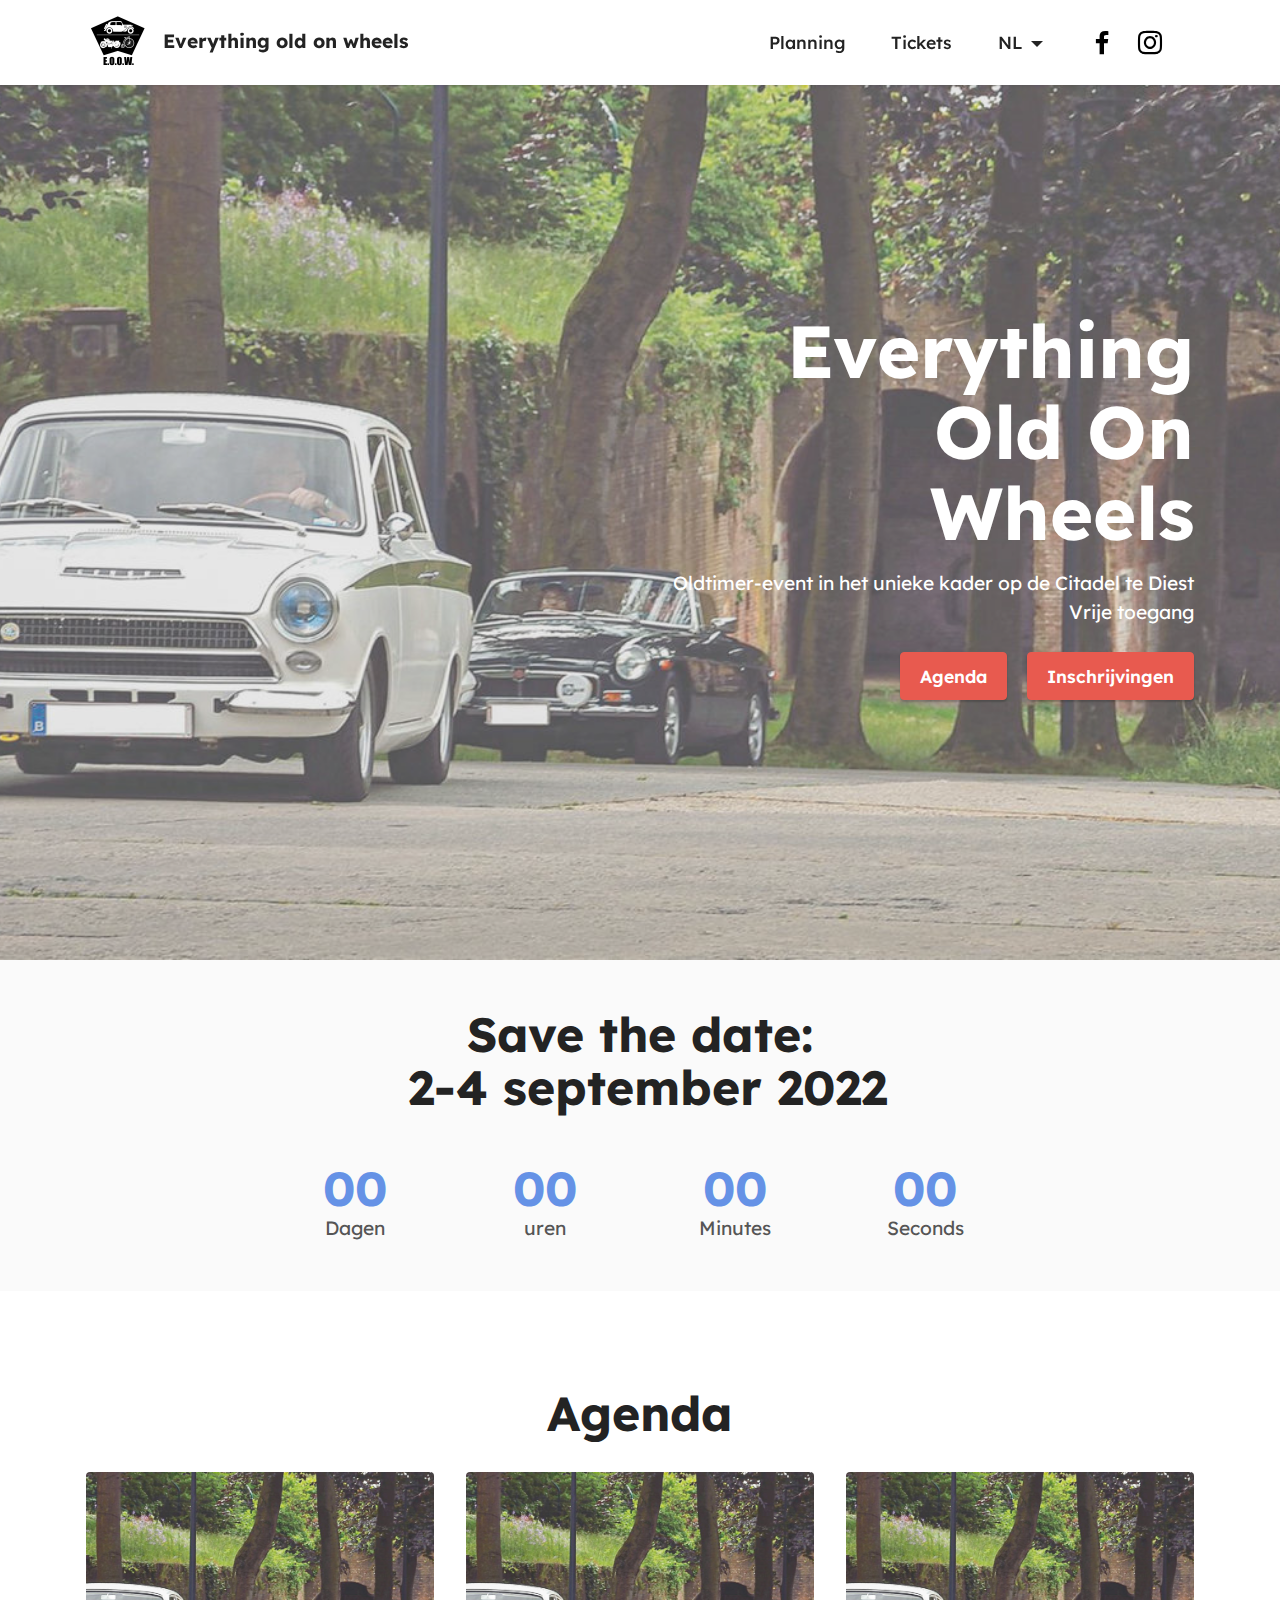
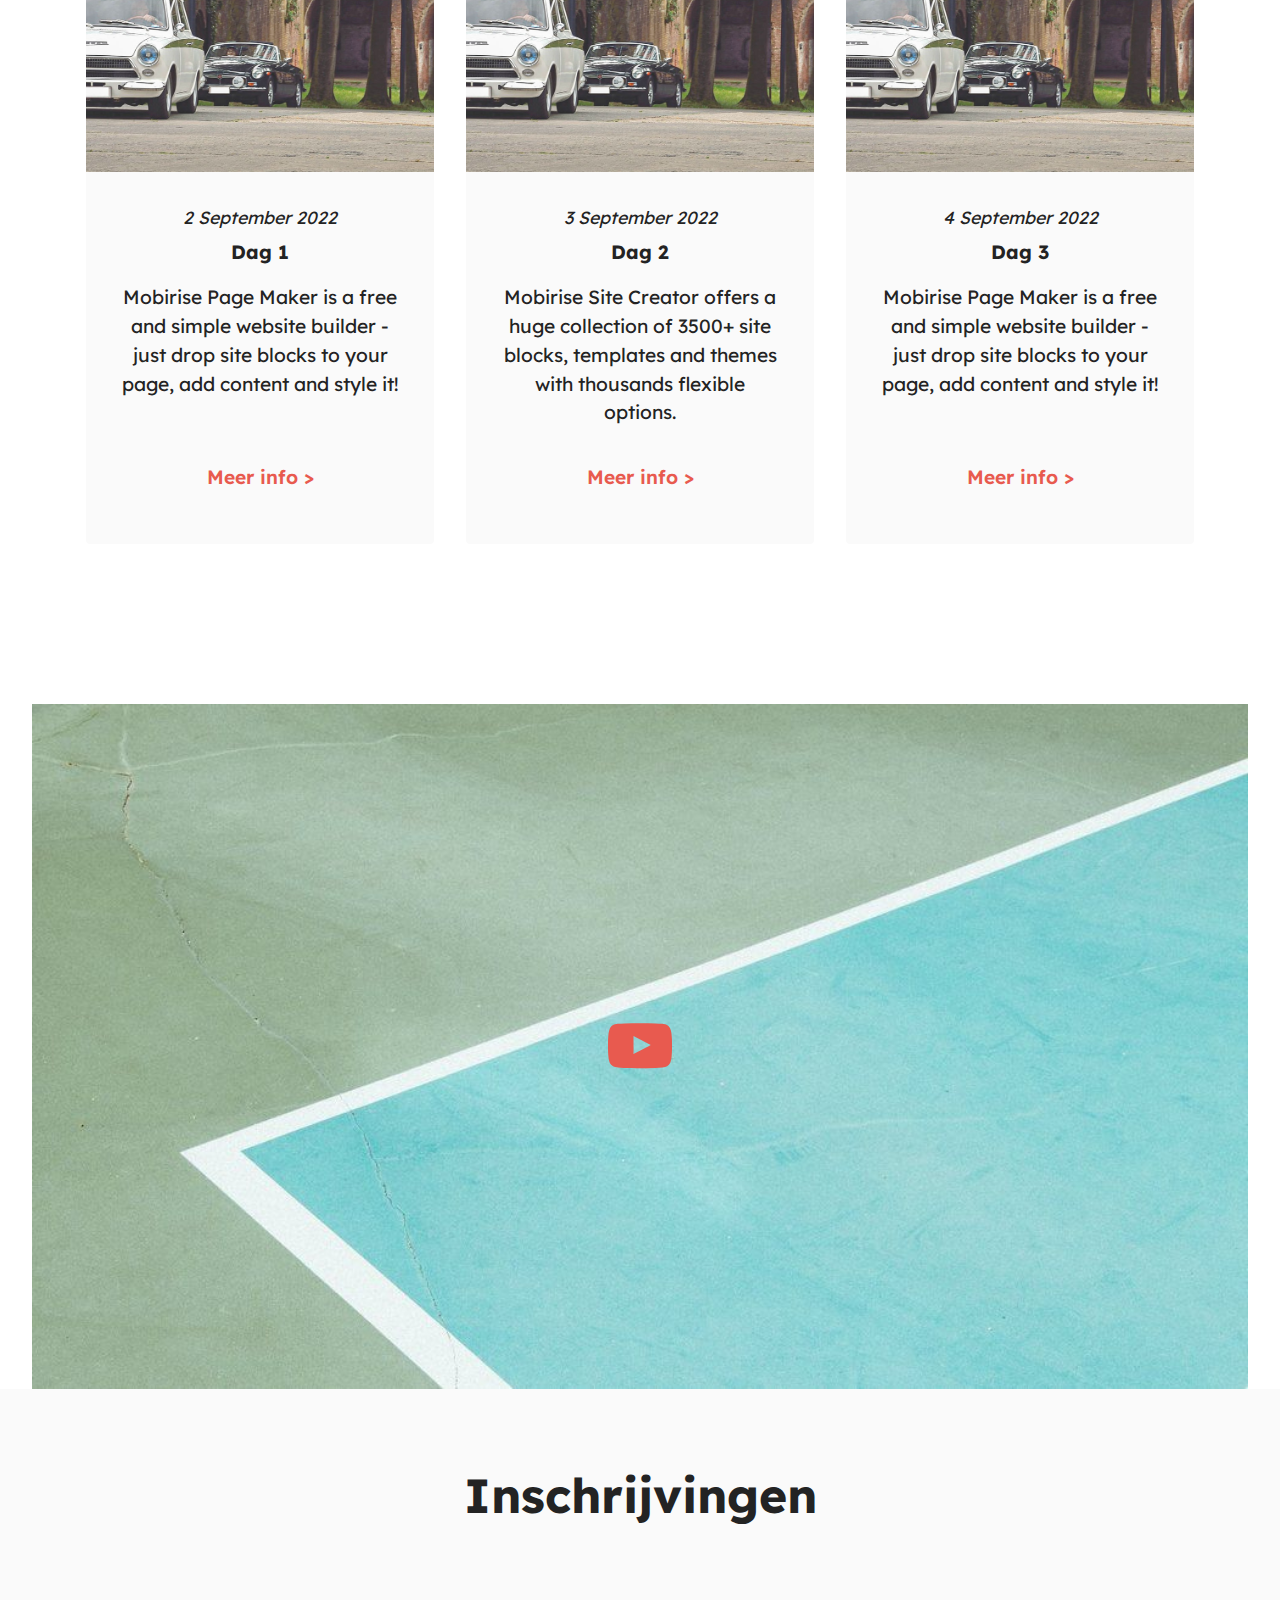
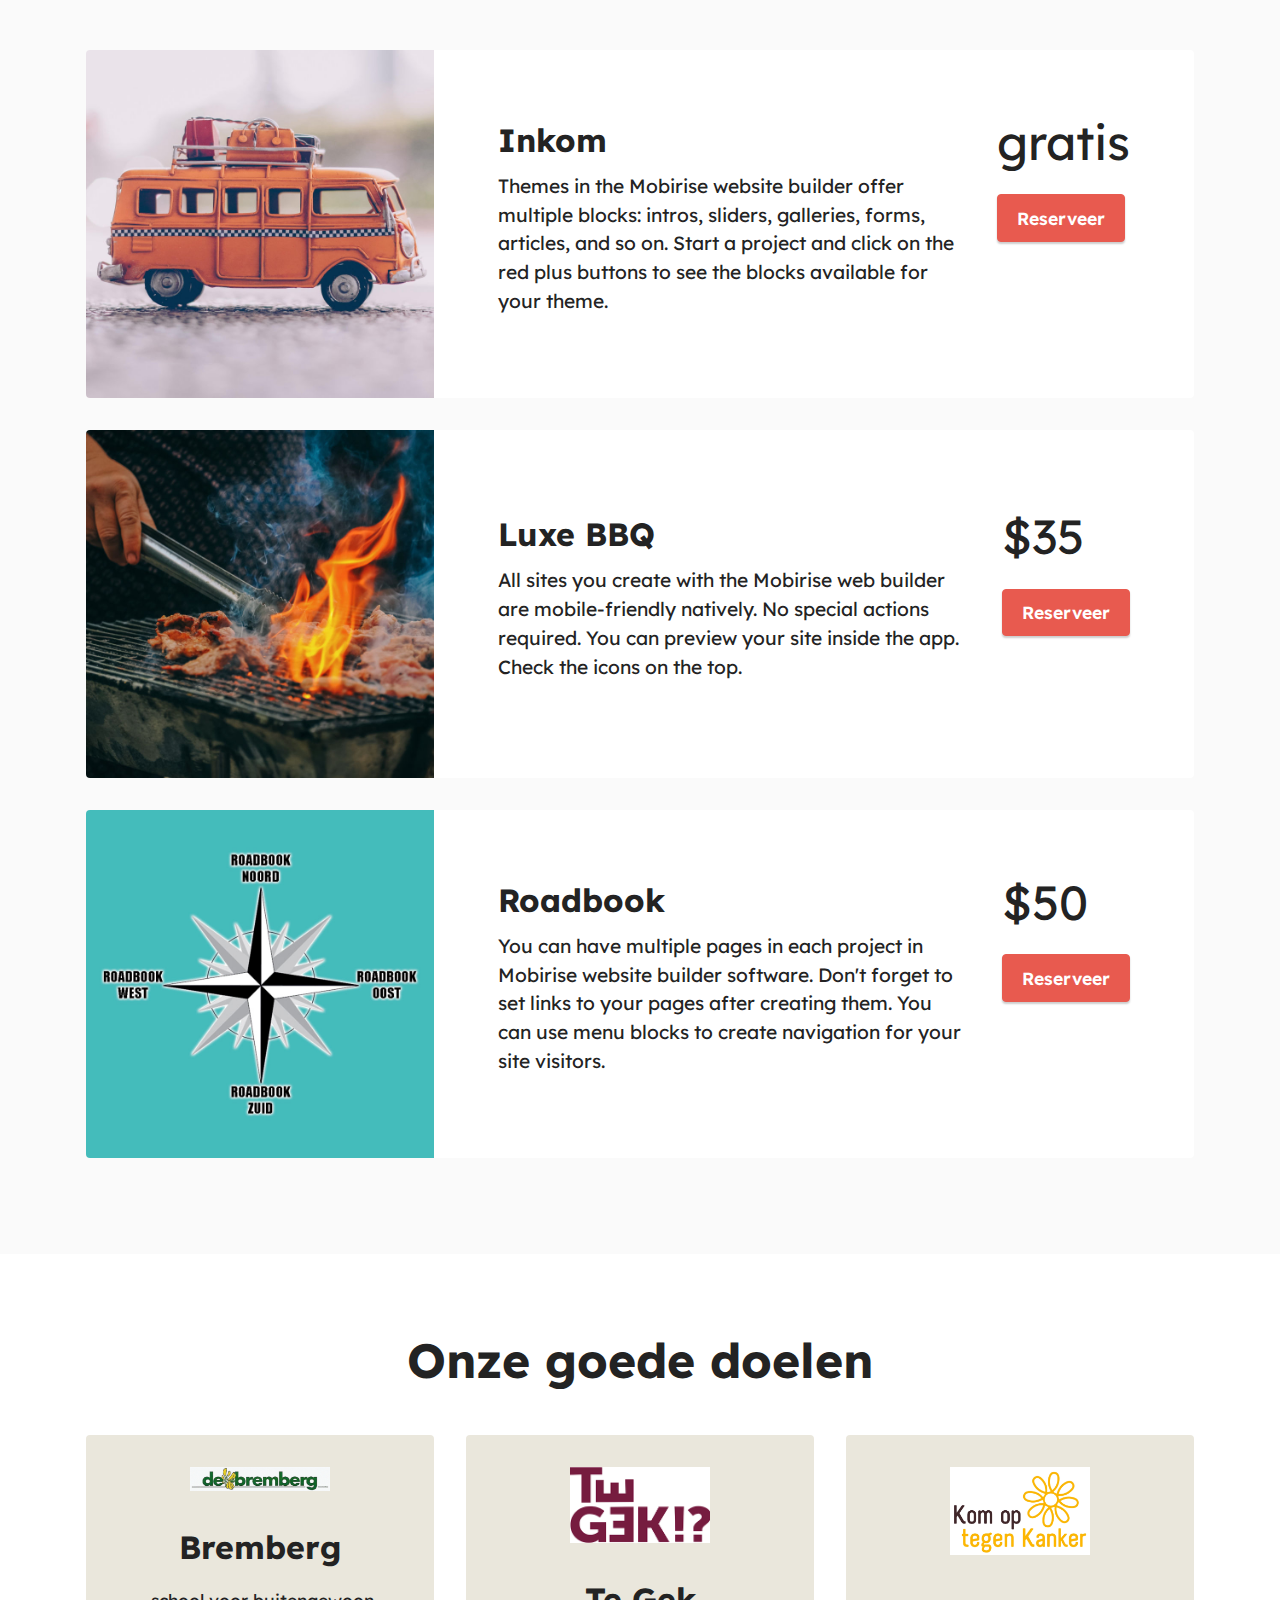
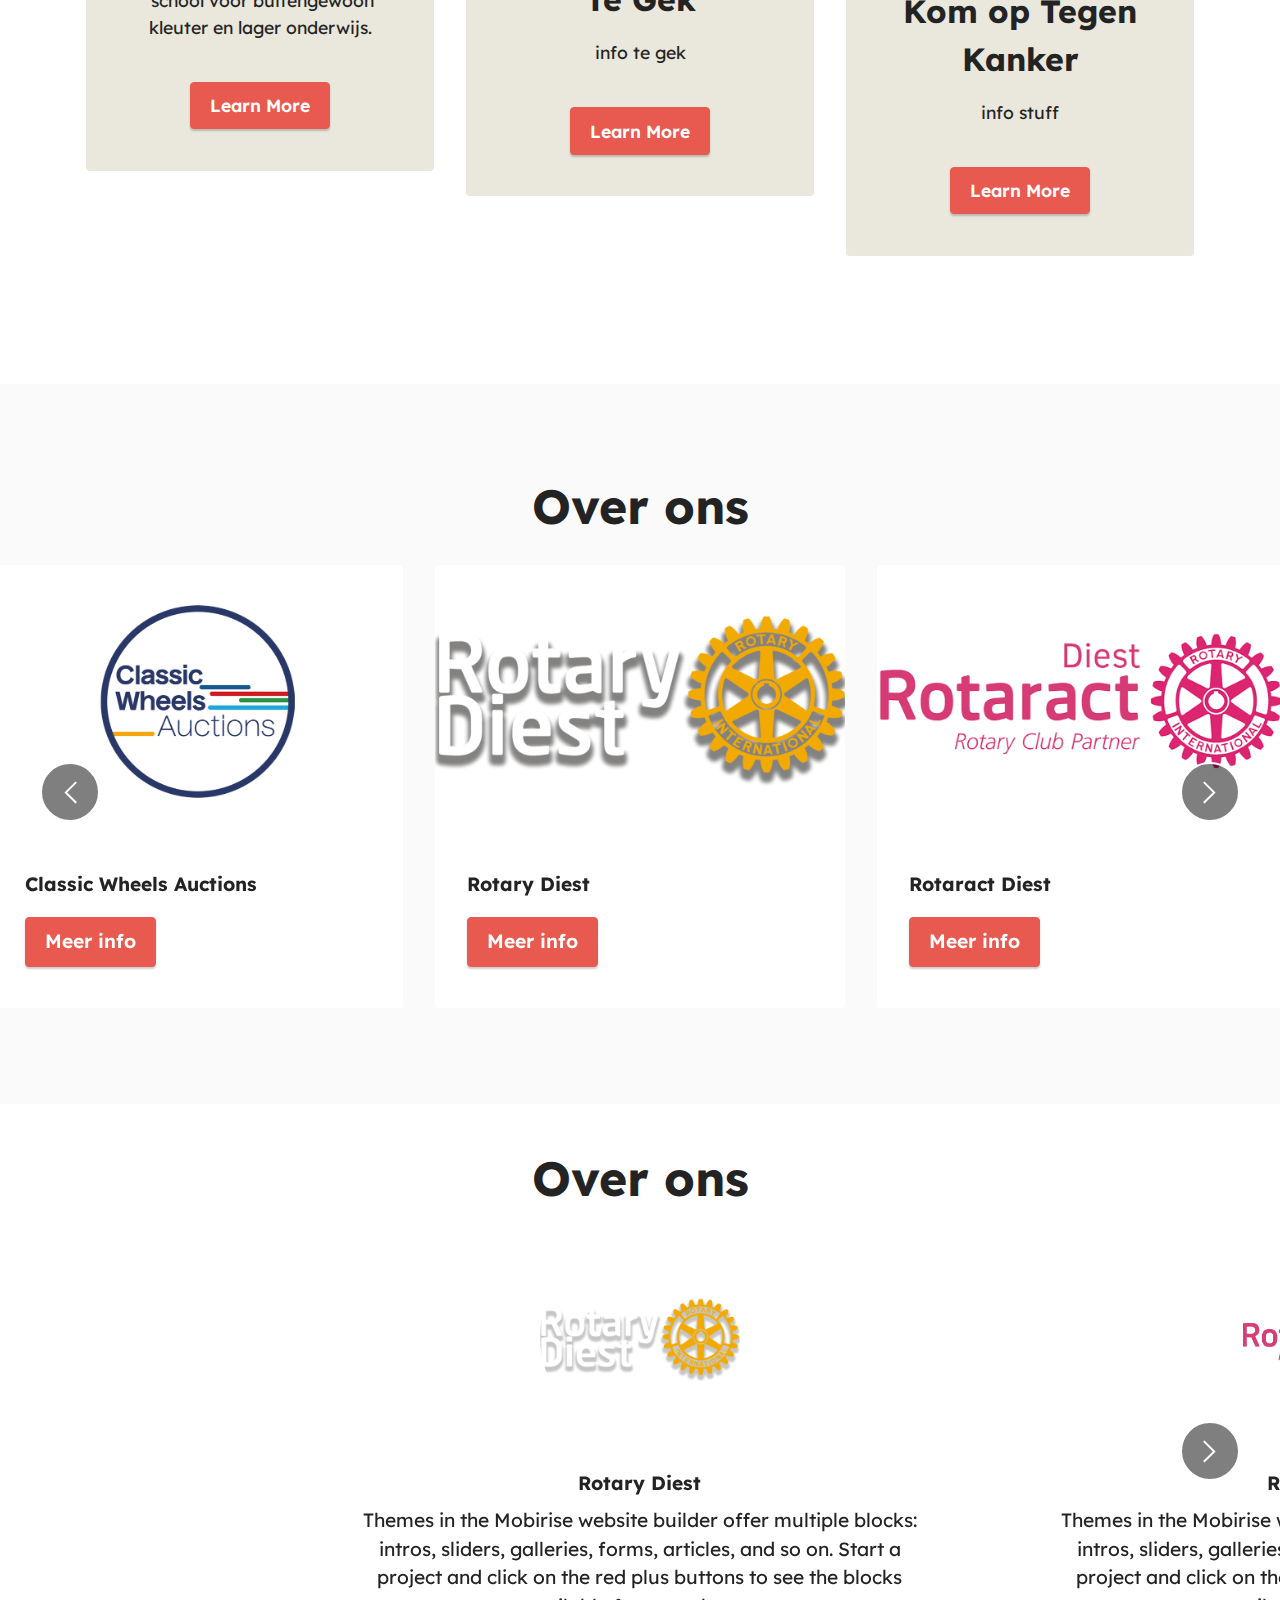
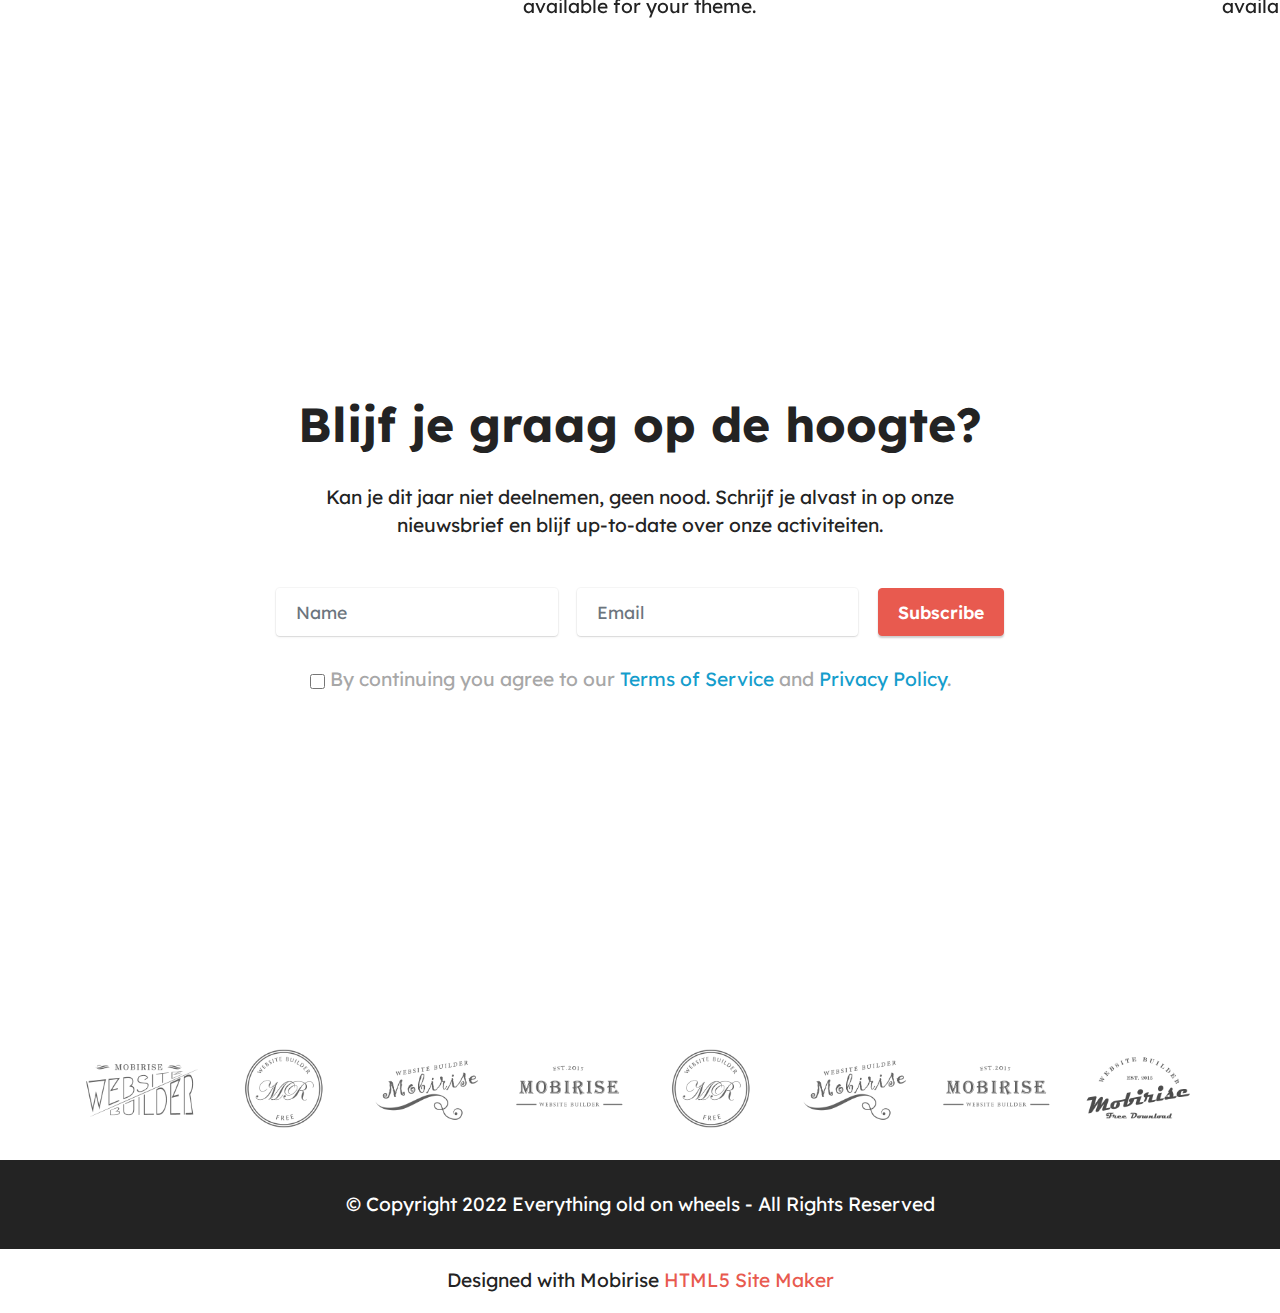
==== index.html @ 738f6250 "edit 2.4" ====
<!DOCTYPE html>
<html  >
<head>
  
  <meta charset="UTF-8">
  <meta http-equiv="X-UA-Compatible" content="IE=edge">
  
  <meta name="twitter:card" content="summary_large_image"/>
  <meta name="twitter:image:src" content="assets/images/index-meta.png">
  <meta property="og:image" content="assets/images/index-meta.png">
  <meta name="twitter:title" content="Everything Old On Wheels">
  <meta name="viewport" content="width=device-width, initial-scale=1, minimum-scale=1">
  <link rel="shortcut icon" href="assets/images/197035262-317223840046917-2234385253904379001-n-128x128.png" type="image/x-icon">
  <meta name="description" content="Oldtimer-event in het unieke kader op de Citadel te Diest.">
  
  
  <title>Everything Old On Wheels</title>
  <link rel="stylesheet" href="assets/web/assets/mobirise-icons2/mobirise2.css">
  <link rel="stylesheet" href="assets/bootstrap/css/bootstrap.min.css">
  <link rel="stylesheet" href="assets/bootstrap/css/bootstrap-grid.min.css">
  <link rel="stylesheet" href="assets/bootstrap/css/bootstrap-reboot.min.css">
  <link rel="stylesheet" href="assets/parallax/jarallax.css">
  <link rel="stylesheet" href="assets/web/assets/gdpr-plugin/gdpr-styles.css">
  <link rel="stylesheet" href="assets/dropdown/css/style.css">
  <link rel="stylesheet" href="assets/socicon/css/styles.css">
  <link rel="stylesheet" href="assets/theme/css/style.css">
  <link rel="preload" href="https://fonts.googleapis.com/css?family=Lexend:100,200,300,400,500,600,700,800,900&display=swap" as="style" onload="this.onload=null;this.rel='stylesheet'">
  <noscript><link rel="stylesheet" href="https://fonts.googleapis.com/css?family=Lexend:100,200,300,400,500,600,700,800,900&display=swap"></noscript>
  <link rel="preload" as="style" href="assets/mobirise/css/mbr-additional.css"><link rel="stylesheet" href="assets/mobirise/css/mbr-additional.css" type="text/css">
  
  
  
  
</head>
<body>
  
  <section data-bs-version="5.1" class="menu menu2 cid-sFF0ciwnEL" once="menu" id="menu2-0">
    
    <nav class="navbar navbar-dropdown navbar-fixed-top navbar-expand-lg">
        <div class="container">
            <div class="navbar-brand">
                <span class="navbar-logo">
                    <a href="index.html">
                        <img src="assets/images/197035262-317223840046917-2234385253904379001-n-128x128.png" alt="EOOW" style="height: 4rem;">
                    </a>
                </span>
                <span class="navbar-caption-wrap"><a class="navbar-caption text-black display-7" href="index.html#top">Everything old on wheels<br></a></span>
            </div>
            <button class="navbar-toggler" type="button" data-toggle="collapse" data-bs-toggle="collapse" data-target="#navbarSupportedContent" data-bs-target="#navbarSupportedContent" aria-controls="navbarNavAltMarkup" aria-expanded="false" aria-label="Toggle navigation">
                <div class="hamburger">
                    <span></span>
                    <span></span>
                    <span></span>
                    <span></span>
                </div>
            </button>
            <div class="collapse navbar-collapse" id="navbarSupportedContent">
                <ul class="navbar-nav nav-dropdown nav-right" data-app-modern-menu="true"><li class="nav-item"><a class="nav-link link text-black text-primary display-4" href="index.html#content3-o">Planning</a></li>
                    <li class="nav-item"><a class="nav-link link text-black text-primary display-4" href="index.html#features9-d">Tickets</a>
                    </li><li class="nav-item dropdown"><a class="nav-link link text-black text-primary dropdown-toggle display-4" href="index.html#video5-0" data-toggle="dropdown-submenu" data-bs-toggle="dropdown" data-bs-auto-close="outside" aria-expanded="false">NL</a><div class="dropdown-menu" aria-labelledby="dropdown-639"><a class="text-black text-primary dropdown-item display-4" href="index.html#top">NL</a><a class="text-black text-primary dropdown-item display-4" href="https://google.be">FR</a><a class="text-black text-primary dropdown-item display-4" href="https://google.be">ENG<br></a></div></li></ul>
                <div class="icons-menu">
                    <a class="iconfont-wrapper" href="https://www.facebook.com/Everythingoldonwheels-111850587250911" target="_blank">
                        <span class="p-2 mbr-iconfont socicon-facebook socicon"></span>
                    </a>
                    <a class="iconfont-wrapper" href="https://instagram.com" target="_blank">
                        <span class="p-2 mbr-iconfont socicon-instagram socicon"></span>
                    </a>
                    
                    
                </div>
                
            </div>
        </div>
    </nav>
</section>

<section data-bs-version="5.1" class="header7 cid-t4BcTaVP1w mbr-fullscreen" id="header7-c">

    

    <div class="mbr-overlay" style="opacity: 0.3; background-color: rgb(187, 187, 187);"></div>

    <div class="text-right container">
        <div class="row justify-content-end">
            <div class="col-12 col-lg-6">
                <h1 class="mbr-section-title mbr-fonts-style mb-3 display-1"><strong>Everything<br>Old On Wheels</strong></h1>
                
                <p class="mbr-text mbr-fonts-style display-7">
                    Oldtimer-event in het unieke kader op de Citadel te Diest<br>Vrije toegang</p>
                <div class="mbr-section-btn mt-3"><a class="btn btn-primary display-4" href="index.html#content3-o">Agenda</a> <a class="btn btn-primary display-4" href="index.html#features9-d">Inschrijvingen<br></a></div>
            </div>
        </div>
    </div>
</section>

<section data-bs-version="5.1" class="countdown3 cid-t4BFI9DYb7" id="countdown3-v">
    
    
    <div class="container">
        <div class="row justify-content-center">
            <div class="col-lg-8">
                <h3 class="mbr-section-title mb-5 align-center mbr-fonts-style display-2">
                    <strong>Save the date:<br>&nbsp;2-4 september 2022</strong></h3>
                
                <div class="countdown-cont align-center mb-5">
                    <div class="daysCountdown col-xs-3 col-sm-3 col-md-3" title="Dagen"></div>
                    <div class="hoursCountdown col-xs-3 col-sm-3 col-md-3" title="uren"></div>
                    <div class="minutesCountdown col-xs-3 col-sm-3 col-md-3" title="Minutes"></div>
                    <div class="secondsCountdown col-xs-3 col-sm-3 col-md-3" title="Seconds"></div>
                    <div class="countdown" data-due-date="2022/09/02"></div>
                </div>
                
                
                
            </div>
        </div>
    </div>
</section>

<section data-bs-version="5.1" class="content3 cid-t4BtjSZAlD" id="content3-o">
    
    
    <div class="container">
        <div class="mbr-section-head">
            <h4 class="mbr-section-title mbr-fonts-style align-center mb-0 display-2"><strong>Agenda</strong></h4>
            
        </div>
        <div class="row mt-4">
            <div class="item features-image сol-12 col-md-6 col-lg-4">
                <div class="item-wrapper">
                    <div class="item-img">
                        <img src="assets/images/eoow22-mainpicture-1256x707.jpg" alt="Mobirise Website Builder" title="">
                    </div>
                    <div class="item-content">
                        <h5 class="item-title mbr-fonts-style display-4"><em>2 September 2022</em></h5>
                        <h6 class="item-subtitle mbr-fonts-style mt-1 display-7"><strong>Dag 1</strong></h6>
                        <p class="mbr-text mbr-fonts-style mt-3 display-7">Mobirise Page Maker is a free and simple
                            website builder - just drop site blocks to your page, add content and style it!</p>
                    </div>
                    <div class="mbr-section-btn item-footer mt-2"><a href="planning.html#timeline3-p" class="btn item-btn btn-primary-outline display-7">Meer info &gt;</a></div>
                </div>
            </div>
            <div class="item features-image сol-12 col-md-6 col-lg-4">
                <div class="item-wrapper">
                    <div class="item-img">
                        <img src="assets/images/eoow22-mainpicture-1256x707.jpg" alt="Mobirise Website Builder" title="">
                    </div>
                    <div class="item-content">
                        <h5 class="item-title mbr-fonts-style display-4"><em>3 September 2022</em></h5>
                        <h6 class="item-subtitle mbr-fonts-style mt-1 display-7"><strong>Dag 2</strong></h6>
                        <p class="mbr-text mbr-fonts-style mt-3 display-7">Mobirise Site Creator offers a huge
                            collection of 3500+ site blocks, templates and themes with thousands flexible options. <br>
                        </p>
                    </div>
                    <div class="mbr-section-btn item-footer mt-2"><a href="planning.html#timeline3-q" class="btn item-btn btn-primary-outline display-7">Meer info &gt;</a></div>
                </div>
            </div>
            <div class="item features-image сol-12 col-md-6 col-lg-4">
                <div class="item-wrapper">
                    <div class="item-img">
                        <img src="assets/images/eoow22-mainpicture-1256x707.jpg" alt="Mobirise Website Builder" title="">
                    </div>
                    <div class="item-content">
                        <h5 class="item-title mbr-fonts-style display-4"><em>4 September 2022</em></h5>
                        <h6 class="item-subtitle mbr-fonts-style mt-1 display-7"><strong>Dag 3</strong></h6>
                        <p class="mbr-text mbr-fonts-style mt-3 display-7">Mobirise Page Maker is a free and simple
                            website builder - just drop site blocks to your page, add content and style it!</p>
                    </div>
                    <div class="mbr-section-btn item-footer mt-2"><a href="planning.html#timeline3-r" class="btn item-btn btn-primary-outline display-7">Meer info &gt;</a></div>
                </div>
            </div>

        </div>
    </div>
</section>

<section data-bs-version="5.1" class="video1 cid-t4CntPcq78" id="video1-1a">
    
    
    <div class="align-center container-fluid">
        <div class="mbr-section-head">
            
            
        </div>
        <div class="row justify-content-center mt-4">
            <div class="col-12 col-lg-12">
                <div class="box">
                    <div class="mbr-media show-modal align-center" data-modal=".modalWindow">
                        <img src="assets/images/video1.jpg" alt="Mobirise Website Builder">
                        <div class="icon-wrap">
                            <a class="text-primary" href="#"><span class="mbr-iconfont socicon-youtube socicon"></span></a>
                        </div>
                    </div>
                </div>
            </div>
        </div>
    </div>
    <div>
        <div class="modalWindow" style="display: none;">
            <div class="modalWindow-container">
                <div class="modalWindow-video-container">
                    <div class="modalWindow-video">
                        <iframe width="100%" height="100%" frameborder="0" allowfullscreen="1" data-src="https://youtu.be/CnMOFV5APLs"></iframe>
                    </div>
                    <a class="close" role="button" data-dismiss="modal" data-bs-dismiss="modal">
                        <span aria-hidden="true" class="mbr-iconfont mobi-mbri-close mobi-mbri closeModal"></span>
                        <span class="sr-only visually-hidden">Close</span>
                    </a>
                </div>
            </div>
        </div>
    </div>
</section>

<section data-bs-version="5.1" class="content4 cid-t4BlcP5rLh" id="content4-e">
    
    
    <div class="container">
        <div class="row justify-content-center">
            <div class="title col-md-12 col-lg-10">
                <h3 class="mbr-section-title mbr-fonts-style align-center mb-4 display-2">
                    <strong>Inschrijvingen</strong><strong><br></strong></h3>
                
                
            </div>
        </div>
    </div>
</section>

<section data-bs-version="5.1" class="features8 cid-t4Bl2ftkWU" xmlns="http://www.w3.org/1999/html" id="features9-d">
    
    

    

    <div class="container">
        <div class="card">
            <div class="card-wrapper">
                <div class="row align-items-center">
                    <div class="col-12 col-md-4">
                        <div class="image-wrapper">
                            <img src="assets/images/pexels-nubia-navarro-nubikini-385997-copy-816x816.jpg" alt="Mobirise Website Builder">
                        </div>
                    </div>
                    <div class="col-12 col-md">
                        <div class="card-box">
                            <div class="row">
                                <div class="col-md">
                                    <h6 class="card-title mbr-fonts-style display-5">
                                        <strong>Inkom</strong></h6>
                                    <p class="mbr-text mbr-fonts-style display-7">
                                        Themes in the Mobirise website builder offer multiple blocks: intros, sliders, galleries, forms, articles, and so on. Start a project and click on the red plus buttons to see the blocks available for your theme.
                                    </p>
                                </div>
                                <div class="col-md-auto">
                                    <p class="price mbr-fonts-style display-2">gratis</p>
                                    <div class="mbr-section-btn"><a href="https://everything-old-on-wheels.eventsquare.co/" class="btn btn-primary display-4">Reserveer</a></div>
                                </div>
                                <div></div>
                            </div>
                        </div>
                    </div>
                </div>
            </div>
        </div>
        <div class="card">
            <div class="card-wrapper">
                <div class="row align-items-center">
                    <div class="col-12 col-md-4">
                        <div class="image-wrapper">
                            <img src="assets/images/pexels-min-an-1482803-copy-816x816.jpg" alt="Mobirise Website Builder">
                        </div>
                    </div>
                    <div class="col-12 col-md">
                        <div class="card-box">
                            <div class="row">
                                <div class="col-md">
                                    <h6 class="card-title mbr-fonts-style display-5">
                                        <strong>Luxe BBQ</strong></h6>
                                    <p class="mbr-text mbr-fonts-style display-7">
                                        All sites you create with the Mobirise web builder are mobile-friendly natively. No special actions required. You can preview your site inside the app. Check the icons on the top.
                                    </p>
                                </div>
                                <div class="col-md-auto">
                                    <p class="price mbr-fonts-style display-2">$35</p>
                                    <div class="mbr-section-btn"><a href="https://everything-old-on-wheels.eventsquare.co/" class="btn btn-primary display-4">Reserveer</a></div>
                                </div>
                                <div></div>
                            </div>
                        </div>
                    </div>
                </div>
            </div>
        </div>
        <div class="card">
            <div class="card-wrapper">
                <div class="row align-items-center">
                    <div class="col-12 col-md-4">
                        <div class="image-wrapper">
                            <img src="assets/images/roadbooks-816x816.jpg" alt="Mobirise Website Builder">
                        </div>
                    </div>
                    <div class="col-12 col-md">
                        <div class="card-box">
                            <div class="row">
                                <div class="col-md">
                                    <h6 class="card-title mbr-fonts-style display-5">
                                        <strong>Roadbook</strong></h6>
                                    <p class="mbr-text mbr-fonts-style display-7">
                                        You can have multiple pages in each project in Mobirise website builder software. Don't forget to set links to your pages after creating them. You can use menu blocks to create navigation for your site visitors.
                                    </p>
                                </div>
                                <div class="col-md-auto">
                                    <p class="price mbr-fonts-style display-2">$50</p>
                                    <div class="mbr-section-btn"><a href="https://everything-old-on-wheels.eventsquare.co/" class="btn btn-primary display-4">Reserveer</a></div>
                                </div>
                                <div></div>
                            </div>
                        </div>
                    </div>
                </div>
            </div>
        </div>
    </div>
</section>

<section data-bs-version="5.1" class="content4 cid-t4BlO8NQT6" id="content4-f">
    
    
    <div class="container">
        <div class="row justify-content-center">
            <div class="title col-md-12 col-lg-10">
                <h3 class="mbr-section-title mbr-fonts-style align-center mb-4 display-2">
                    <strong>Onze goede doelen</strong></h3>
                
                
            </div>
        </div>
    </div>
</section>

<section data-bs-version="5.1" class="clients2 cid-sFF3mUy3tz" id="clients2-4">

    

    
    <div class="container">
        <div class="row justify-content-center">
            <div class="card col-12 col-md-6 col-lg-4">
                <div class="card-wrapper">
                    <div class="img-wrapper">
                        <img src="assets/images/bremberg-logogif-1024x182.gif" alt="Mobirise Website Builder">
                    </div>
                    <div class="card-box align-center">
                        
                        <h5 class="card-title mbr-fonts-style mb-3 display-5">
                            <strong>Bremberg</strong></h5>
                        <p class="mbr-text mbr-fonts-style mb-4 display-4">&nbsp;school voor buitengewoon kleuter en lager onderwijs.</p>
                        <div class="mbr-section-btn mt-3"><a class="btn btn-primary display-4" href="https://mobiri.se">Learn More</a></div>
                    </div>
                </div>
            </div>
            <div class="card col-12 col-md-6 col-lg-4">
                <div class="card-wrapper">
                    <div class="img-wrapper">
                        <img src="assets/images/index.png" alt="Mobirise Website Builder">
                    </div>
                    <div class="card-box align-center">
                        
                        <h5 class="card-title mbr-fonts-style mb-3 display-5"><strong>Te Gek</strong></h5>
                        <p class="mbr-text mbr-fonts-style mb-4 display-4">
                            info te gek<br></p>
                        <div class="mbr-section-btn mt-3"><a class="btn btn-primary display-4" href="https://mobiri.se">Learn More</a></div>
                    </div>
                </div>
            </div>
            <div class="card col-12 col-md-6 col-lg-4">
                <div class="card-wrapper">
                    <div class="img-wrapper">
                        <img src="assets/images/302473d0-feb6-11e7-9d99-a552d56e19d9-web-scale.webp" alt="Mobirise Website Builder">
                    </div>
                    <div class="card-box align-center">
                        
                        <h5 class="card-title mbr-fonts-style mb-3 display-5"><strong>Kom op Tegen Kanker</strong></h5>
                        <p class="mbr-text mbr-fonts-style mb-4 display-4">
                            info stuff</p>
                        <div class="mbr-section-btn mt-3"><a class="btn btn-primary display-4" href="https://mobiri.se">Learn More</a></div>
                    </div>
                </div>
            </div>
            
        </div>
    </div>
</section>

<section data-bs-version="5.1" class="slider4 mbr-embla cid-t4BHr4xv2h" id="slider4-x">
    
    
    <div class="position-relative text-center">
        <div class="mbr-section-head">
            <h4 class="mbr-section-title mbr-fonts-style align-center mb-0 display-2">
                <strong>Over ons</strong></h4>
            
        </div>
        <div class="embla mt-4" data-skip-snaps="true" data-align="center" data-contain-scroll="trimSnaps" data-loop="true" data-auto-play-interval="5" data-draggable="true">
            <div class="embla__viewport container-fluid">
                <div class="embla__container">
                    <div class="embla__slide slider-image item active" style="margin-left: 1rem; margin-right: 1rem;">
                        <div class="slide-content">
                            <div class="item-wrapper">
                                <div class="item-img">
                                    <img src="assets/images/rotary-1000x667.png" alt="Mobirise Website Builder" data-slide-to="0" data-bs-slide-to="0">
                                </div>
                            </div>
                            <div class="item-content">
                                <h5 class="item-title mbr-fonts-style display-7"><strong>Rotary Diest</strong></h5>
                                
                                
                            </div>
                            <div class="mbr-section-btn item-footer mt-2"><a href="about.html#image1-14" class="btn btn-primary item-btn display-7">Meer info</a></div>
                        </div>
                    </div><div class="embla__slide slider-image item" style="margin-left: 1rem; margin-right: 1rem;">
                        <div class="slide-content">
                            <div class="item-wrapper">
                                <div class="item-img">
                                    <img src="assets/images/rotaract-logo-1000x667.png" alt="Mobirise Website Builder" data-slide-to="1" data-bs-slide-to="1">
                                </div>
                            </div>
                            <div class="item-content">
                                <h5 class="item-title mbr-fonts-style display-7"><strong>Rotaract Diest</strong></h5>
                                
                                
                            </div>
                            <div class="mbr-section-btn item-footer mt-2"><a href="about.html#image2-15" class="btn btn-primary item-btn display-7">Meer info</a></div>
                        </div>
                    </div><div class="embla__slide slider-image item" style="margin-left: 1rem; margin-right: 1rem;">
                        <div class="slide-content">
                            <div class="item-wrapper">
                                <div class="item-img">
                                    <img src="assets/images/achafr-logo-1000x667.png" alt="Mobirise Website Builder" data-slide-to="2" data-bs-slide-to="2">
                                </div>
                            </div>
                            <div class="item-content">
                                <h5 class="item-title mbr-fonts-style display-7"><strong>Rotary ACHAFR</strong></h5>
                                
                                
                            </div>
                            <div class="mbr-section-btn item-footer mt-2"><a href="about.html#image1-16" class="btn btn-primary item-btn display-7" target="_blank">Meer info</a></div>
                        </div>
                    </div>
                    
                    
                    <div class="embla__slide slider-image item" style="margin-left: 1rem; margin-right: 1rem;">
                        <div class="slide-content">
                            <div class="item-wrapper">
                                <div class="item-img">
                                    <img src="assets/images/classic-wheels-auction-1000x667.png" alt="Mobirise Website Builder">
                                </div>
                            </div>
                            <div class="item-content">
                                <h5 class="item-title mbr-fonts-style display-7"><strong>Classic Wheels Auctions</strong></h5>
                                
                                
                            </div>
                            <div class="mbr-section-btn item-footer mt-2"><a href="about.html#image2-17" class="btn btn-primary item-btn display-7" target="_blank">Meer info<br></a></div>
                        </div>
                    </div>
                </div>
            </div>
            <button class="embla__button embla__button--prev">
                <span class="mobi-mbri mobi-mbri-arrow-prev mbr-iconfont" aria-hidden="true"></span>
                <span class="sr-only visually-hidden visually-hidden">Previous</span>
            </button>
            <button class="embla__button embla__button--next">
                <span class="mobi-mbri mobi-mbri-arrow-next mbr-iconfont" aria-hidden="true"></span>
                <span class="sr-only visually-hidden visually-hidden">Next</span>
            </button>
        </div>
    </div>
</section>

<section data-bs-version="5.1" class="people5 mbr-embla cid-t4BKrJOzBV" id="people5-12">

    

    

    <div class="position-relative text-center">
        <h3 class="mb-4 mbr-fonts-style display-2">
            <strong>Over ons</strong></h3>

        <div class="embla" data-skip-snaps="true" data-align="center" data-auto-play-interval="5" data-draggable="true">
            <div class="embla__viewport container-fluid">
                <div class="embla__container">
                    <div class="embla__slide slider-image item" style="margin-left: 4rem; margin-right: 4rem;">
                        <div class="user">
                            <div class="user_image">
                                <div class="item-wrapper position-relative">
                                    <img src="assets/images/rotary-square-1000x1000.png" alt="Mobirise Website Builder">
                                </div>
                            </div>
                            <div class="user_name mbr-fonts-style mb-2 display-7">
                                <strong>Rotary Diest</strong></div>
                            
                            <div class="user_text mb-4">
                                <p class="mbr-fonts-style display-7">
                                    Themes in the Mobirise website builder offer multiple blocks: intros, sliders, galleries, forms, articles, and so on. Start a project and click on the red plus buttons to see the blocks available for your theme.
                                </p>
                            </div>
                        </div>
                    </div>
                    <div class="embla__slide slider-image item" style="margin-left: 4rem; margin-right: 4rem;">
                        <div class="user">
                            <div class="user_image">
                                <div class="item-wrapper position-relative">
                                    <img src="assets/images/rotaract-diest-front-final-v2-380x380.png" alt="Mobirise Website Builder">
                                </div>
                            </div>
                            <div class="user_name mbr-fonts-style mb-2 display-7">
                                <strong>Rotaract Diest</strong><strong><br></strong></div>
                            
                            <div class="user_text mb-4">
                                <p class="mbr-fonts-style display-7">
                                    Themes in the Mobirise website builder offer multiple blocks: intros, sliders, galleries, forms, articles, and so on. Start a project and click on the red plus buttons to see the blocks available for your theme.
                                </p>
                            </div>
                        </div>
                    </div>
                    <div class="embla__slide slider-image item" style="margin-left: 4rem; margin-right: 4rem;">
                        <div class="user">
                            <div class="user_image">
                                <div class="item-wrapper position-relative">
                                    <img src="assets/images/achafr-logo-1000x667.png" alt="Mobirise Website Builder">
                                </div>
                            </div>
                            <div class="user_name mbr-fonts-style mb-2 display-7">
                                <strong>Herbert</strong>
                            </div>
                            
                            <div class="user_text mb-4">
                                <p class="mbr-fonts-style display-7">
                                    Themes in the Mobirise website builder offer multiple blocks: intros, sliders, galleries, forms, articles, and so on. Start a project and click on the red plus buttons to see the blocks available for your theme.
                                </p>
                            </div>
                        </div>
                    </div><div class="embla__slide slider-image item" style="margin-left: 4rem; margin-right: 4rem;">
                        <div class="user">
                            <div class="user_image">
                                <div class="item-wrapper position-relative">
                                    <img src="assets/images/classic-wheels-auction-1000x667.png" alt="Mobirise Website Builder" data-slide-to="3" data-bs-slide-to="4">
                                </div>
                            </div>
                            <div class="user_name mbr-fonts-style mb-2 display-7">
                                <strong>Herbert</strong>
                            </div>
                            
                            <div class="user_text mb-4">
                                <p class="mbr-fonts-style display-7">
                                    Themes in the Mobirise website builder offer multiple blocks: intros, sliders, galleries, forms, articles, and so on. Start a project and click on the red plus buttons to see the blocks available for your theme.
                                </p>
                            </div>
                        </div>
                    </div>
                </div>
            </div>
            <button class="embla__button embla__button--prev">
                <span class="mobi-mbri mobi-mbri-arrow-prev mbr-iconfont" aria-hidden="true"></span>
                <span class="sr-only visually-hidden visually-hidden">Previous</span>
            </button>
            <button class="embla__button embla__button--next">
                <span class="mobi-mbri mobi-mbri-arrow-next mbr-iconfont" aria-hidden="true"></span>
                <span class="sr-only visually-hidden visually-hidden">Next</span>
            </button>
        </div>
    </div>
</section>

<section data-bs-version="5.1" class="form1 cid-t4BmfbVsZ2 mbr-fullscreen mbr-parallax-background" id="form1-g">

    

    <div class="mbr-overlay" style="opacity: 0.5; background-color: rgb(255, 255, 255);"></div>
    <div class="container">
        <div class="row justify-content-center">
            <div class="col-lg-8 mx-auto mbr-form" data-form-type="formoid">
                <form action="https://mobirise.eu/" method="POST" class="mbr-form form-with-styler" data-form-title="Form Name"><input type="hidden" name="email" data-form-email="true" value="gAHY+GVfmmx70PcyCPF0+F0GP+lMKLHOeyuw/ujfr24zPU0HP6FSruWKHfGNCseiDoPUHv96n1MCcp7X11gutXiX5z0DUFkyT7qccZV5Q0uaMe24Sqf854cgxYoNgDBC">
                    <div class="row">
                        <div hidden="hidden" data-form-alert="" class="alert alert-success col-12">Thanks for filling out the form!</div>
                        <div hidden="hidden" data-form-alert-danger="" class="alert alert-danger col-12">
                            Oops...! some problem!
                        </div>
                    </div>
                    <div class="dragArea row">
                        <div class="col-12">
                            <h1 class="mbr-section-title mb-4 mbr-fonts-style align-center display-2">
                                <strong>Blijf je graag op de hoogte?</strong></h1>
                        </div>
                        <div class="col-12">
                            <p class="mbr-text mbr-fonts-style mb-5 align-center display-7">Kan je dit jaar niet deelnemen, geen nood. Schrijf je alvast in op onze nieuwsbrief en blijf up-to-date over onze activiteiten.</p>
                        </div>
                        <div class="col-md col-12 form-group mb-3" data-for="name">
                            <input type="text" name="name" placeholder="Name" data-form-field="Name" class="form-control" id="name-form1-g">
                        </div>
                        <div class="col-md col-12 form-group mb-3" data-for="email">
                            <input type="email" name="email" placeholder="Email" data-form-field="Email" class="form-control" id="email-form1-g">
                        </div>
                        <div class="mbr-section-btn col-12 col-md-auto">
                            <button type="submit" class="btn btn-primary display-4">Subscribe</button>
                        </div>
                    </div>
                <span class="gdpr-block">
<label>
<span class="textGDPR display-7" style="color: #a7a7a7"><input type="checkbox" name="gdpr" id="gdpr-form1-g" required="">By continuing you agree to our <a style="color: #149dcc; text-decoration: none;" href="terms.html">Terms of Service</a> and <a style="color: #149dcc; text-decoration: none;" href="policy.html">Privacy Policy</a>.</span>
</label>
</span></form>
            </div>
        </div>
    </div>
</section>

<section data-bs-version="5.1" class="clients1 cid-t4BIV4Hwmn" id="clients1-y">
    
    <div class="images-container container">
        <div class="mbr-section-head">
            
            
            
        </div>
        <div class="row justify-content-center mt-4">
            <div class="col-md-3 card">
                <img src="assets/images/1.png" alt="Mobirise Website Builder">
            </div>
            <div class="col-md-3 card">
                <img src="assets/images/2.png" alt="Mobirise Website Builder">
            </div>
            <div class="col-md-3 card">
                <img src="assets/images/3.png" alt="Mobirise Website Builder">
            </div>
            <div class="col-md-3 card">
                <img src="assets/images/4.png" alt="Mobirise Website Builder">
            </div>
            <div class="col-md-3 card">
                <img src="assets/images/2.png" alt="Mobirise Website Builder">
            </div>
            <div class="col-md-3 card">
                <img src="assets/images/3.png" alt="Mobirise Website Builder">
            </div>
            <div class="col-md-3 card">
                <img src="assets/images/4.png" alt="Mobirise Website Builder">
            </div>
            <div class="col-md-3 card">
                <img src="assets/images/5.png" alt="Mobirise Website Builder">
            </div>
        </div>
    </div>
</section>

<section data-bs-version="5.1" class="footer7 cid-sFF3CYc3p7" once="footers" id="footer7-9">

    

    

    <div class="container">
        <div class="media-container-row align-center mbr-white">
            <div class="col-12">
                <p class="mbr-text mb-0 mbr-fonts-style display-7">
                    © Copyright 2022 Everything old on wheels - All Rights Reserved
                </p>
            </div>
        </div>
    </div>
</section><section class="display-7" style="padding: 0;align-items: center;justify-content: center;flex-wrap: wrap;    align-content: center;display: flex;position: relative;height: 4rem;"><a href="https://mobiri.se/2544058" style="flex: 1 1;height: 4rem;position: absolute;width: 100%;z-index: 1;"><img alt="" style="height: 4rem;" src="[data-uri]"></a><p style="margin: 0;text-align: center;" class="display-7">Designed with Mobirise &#8204;</p><a style="z-index:1" href="https://mobirise.com/html-builder.html">HTML5 Site Maker</a></section><script src="assets/bootstrap/js/bootstrap.bundle.min.js"></script>  <script src="assets/parallax/jarallax.js"></script>  <script src="assets/smoothscroll/smooth-scroll.js"></script>  <script src="assets/ytplayer/index.js"></script>  <script src="assets/dropdown/js/navbar-dropdown.js"></script>  <script src="assets/countdown/countdown.js"></script>  <script src="assets/playervimeo/vimeo_player.js"></script>  <script src="assets/embla/embla.min.js"></script>  <script src="assets/embla/script.js"></script>  <script src="assets/theme/js/script.js"></script>  <script src="assets/formoid/formoid.min.js"></script>  
  
  
</body>
</html>
---- assets/web/assets/mobirise-icons2/mobirise2.css ----
@font-face {
  font-family: 'Moririse2';
  font-display: swap;
  src:  url('mobirise2.eot?f2bix4');
  src:  url('mobirise2.eot?f2bix4#iefix') format('embedded-opentype'),
    url('mobirise2.ttf?f2bix4') format('truetype'),
    url('mobirise2.woff?f2bix4') format('woff'),
    url('mobirise2.svg?f2bix4#mobirise2') format('svg');
  font-weight: normal;
  font-style: normal;
}

[class^="mobi-"], [class*=" mobi-"] {
  /* use !important to prevent issues with browser extensions that change fonts */
  font-family: 'Moririse2' !important;
  speak: none;
  font-style: normal;
  font-weight: normal;
  font-variant: normal;
  text-transform: none;
  line-height: 1;

  /* Better Font Rendering =========== */
  -webkit-font-smoothing: antialiased;
  -moz-osx-font-smoothing: grayscale;
}

.mobi-mbri-add-submenu:before {
  content: "\e900";
}
.mobi-mbri-alert:before {
  content: "\e901";
}
.mobi-mbri-align-center:before {
  content: "\e902";
}
.mobi-mbri-align-justify:before {
  content: "\e903";
}
.mobi-mbri-align-left:before {
  content: "\e904";
}
.mobi-mbri-align-right:before {
  content: "\e905";
}
.mobi-mbri-android:before {
  content: "\e906";
}
.mobi-mbri-apple:before {
  content: "\e907";
}
.mobi-mbri-arrow-down:before {
  content: "\e908";
}
.mobi-mbri-arrow-next:before {
  content: "\e909";
}
.mobi-mbri-arrow-prev:before {
  content: "\e90a";
}
.mobi-mbri-arrow-up:before {
  content: "\e90b";
}
.mobi-mbri-bold:before {
  content: "\e90c";
}
.mobi-mbri-bookmark:before {
  content: "\e90d";
}
.mobi-mbri-bootstrap:before {
  content: "\e90e";
}
.mobi-mbri-briefcase:before {
  content: "\e90f";
}
.mobi-mbri-browse:before {
  content: "\e910";
}
.mobi-mbri-bulleted-list:before {
  content: "\e911";
}
.mobi-mbri-calendar:before {
  content: "\e912";
}
.mobi-mbri-camera:before {
  content: "\e913";
}
.mobi-mbri-cart-add:before {
  content: "\e914";
}
.mobi-mbri-cart-full:before {
  content: "\e915";
}
.mobi-mbri-cash:before {
  content: "\e916";
}
.mobi-mbri-change-style:before {
  content: "\e917";
}
.mobi-mbri-chat:before {
  content: "\e918";
}
.mobi-mbri-clock:before {
  content: "\e919";
}
.mobi-mbri-close:before {
  content: "\e91a";
}
.mobi-mbri-cloud:before {
  content: "\e91b";
}
.mobi-mbri-code:before {
  content: "\e91c";
}
.mobi-mbri-contact-form:before {
  content: "\e91d";
}
.mobi-mbri-credit-card:before {
  content: "\e91e";
}
.mobi-mbri-cursor-click:before {
  content: "\e91f";
}
.mobi-mbri-cust-feedback:before {
  content: "\e920";
}
.mobi-mbri-database:before {
  content: "\e921";
}
.mobi-mbri-delivery:before {
  content: "\e922";
}
.mobi-mbri-desktop:before {
  content: "\e923";
}
.mobi-mbri-devices:before {
  content: "\e924";
}
.mobi-mbri-down:before {
  content: "\e925";
}
.mobi-mbri-download-2:before {
  content: "\e926";
}
.mobi-mbri-download:before {
  content: "\e927";
}
.mobi-mbri-drag-n-drop-2:before {
  content: "\e928";
}
.mobi-mbri-drag-n-drop:before {
  content: "\e929";
}
.mobi-mbri-edit-2:before {
  content: "\e92a";
}
.mobi-mbri-edit:before {
  content: "\e92b";
}
.mobi-mbri-error:before {
  content: "\e92c";
}
.mobi-mbri-extension:before {
  content: "\e92d";
}
.mobi-mbri-features:before {
  content: "\e92e";
}
.mobi-mbri-file:before {
  content: "\e92f";
}
.mobi-mbri-flag:before {
  content: "\e930";
}
.mobi-mbri-folder:before {
  content: "\e931";
}
.mobi-mbri-gift:before {
  content: "\e932";
}
.mobi-mbri-github:before {
  content: "\e933";
}
.mobi-mbri-globe-2:before {
  content: "\e934";
}
.mobi-mbri-globe:before {
  content: "\e935";
}
.mobi-mbri-growing-chart:before {
  content: "\e936";
}
.mobi-mbri-hearth:before {
  content: "\e937";
}
.mobi-mbri-help:before {
  content: "\e938";
}
.mobi-mbri-home:before {
  content: "\e939";
}
.mobi-mbri-hot-cup:before {
  content: "\e93a";
}
.mobi-mbri-idea:before {
  content: "\e93b";
}
.mobi-mbri-image-gallery:before {
  content: "\e93c";
}
.mobi-mbri-image-slider:before {
  content: "\e93d";
}
.mobi-mbri-info:before {
  content: "\e93e";
}
.mobi-mbri-italic:before {
  content: "\e93f";
}
.mobi-mbri-key:before {
  content: "\e940";
}
.mobi-mbri-laptop:before {
  content: "\e941";
}
.mobi-mbri-layers:before {
  content: "\e942";
}
.mobi-mbri-left-right:before {
  content: "\e943";
}
.mobi-mbri-left:before {
  content: "\e944";
}
.mobi-mbri-letter:before {
  content: "\e945";
}
.mobi-mbri-like:before {
  content: "\e946";
}
.mobi-mbri-link:before {
  content: "\e947";
}
.mobi-mbri-lock:before {
  content: "\e948";
}
.mobi-mbri-login:before {
  content: "\e949";
}
.mobi-mbri-logout:before {
  content: "\e94a";
}
.mobi-mbri-magic-stick:before {
  content: "\e94b";
}
.mobi-mbri-map-pin:before {
  content: "\e94c";
}
.mobi-mbri-menu:before {
  content: "\e94d";
}
.mobi-mbri-mobile-2:before {
  content: "\e94e";
}
.mobi-mbri-mobile-horizontal:before {
  content: "\e94f";
}
.mobi-mbri-mobile:before {
  content: "\e950";
}
.mobi-mbri-mobirise:before {
  content: "\e951";
}
.mobi-mbri-more-horizontal:before {
  content: "\e952";
}
.mobi-mbri-more-vertical:before {
  content: "\e953";
}
.mobi-mbri-music:before {
  content: "\e954";
}
.mobi-mbri-new-file:before {
  content: "\e955";
}
.mobi-mbri-numbered-list:before {
  content: "\e956";
}
.mobi-mbri-opened-folder:before {
  content: "\e957";
}
.mobi-mbri-pages:before {
  content: "\e958";
}
.mobi-mbri-paper-plane:before {
  content: "\e959";
}
.mobi-mbri-paperclip:before {
  content: "\e95a";
}
.mobi-mbri-phone:before {
  content: "\e95b";
}
.mobi-mbri-photo:before {
  content: "\e95c";
}
.mobi-mbri-photos:before {
  content: "\e95d";
}
.mobi-mbri-pin:before {
  content: "\e95e";
}
.mobi-mbri-play:before {
  content: "\e95f";
}
.mobi-mbri-plus:before {
  content: "\e960";
}
.mobi-mbri-preview:before {
  content: "\e961";
}
.mobi-mbri-print:before {
  content: "\e962";
}
.mobi-mbri-protect:before {
  content: "\e963";
}
.mobi-mbri-question:before {
  content: "\e964";
}
.mobi-mbri-quote-left:before {
  content: "\e965";
}
.mobi-mbri-quote-right:before {
  content: "\e966";
}
.mobi-mbri-redo:before {
  content: "\e967";
}
.mobi-mbri-refresh:before {
  content: "\e968";
}
.mobi-mbri-responsive-2:before {
  content: "\e969";
}
.mobi-mbri-responsive:before {
  content: "\e96a";
}
.mobi-mbri-right:before {
  content: "\e96b";
}
.mobi-mbri-rocket:before {
  content: "\e96c";
}
.mobi-mbri-sad-face:before {
  content: "\e96d";
}
.mobi-mbri-sale:before {
  content: "\e96e";
}
.mobi-mbri-save:before {
  content: "\e96f";
}
.mobi-mbri-search:before {
  content: "\e970";
}
.mobi-mbri-setting-2:before {
  content: "\e971";
}
.mobi-mbri-setting-3:before {
  content: "\e972";
}
.mobi-mbri-setting:before {
  content: "\e973";
}
.mobi-mbri-share:before {
  content: "\e974";
}
.mobi-mbri-shopping-bag:before {
  content: "\e975";
}
.mobi-mbri-shopping-basket:before {
  content: "\e976";
}
.mobi-mbri-shopping-cart:before {
  content: "\e977";
}
.mobi-mbri-sites:before {
  content: "\e978";
}
.mobi-mbri-smile-face:before {
  content: "\e979";
}
.mobi-mbri-speed:before {
  content: "\e97a";
}
.mobi-mbri-star:before {
  content: "\e97b";
}
.mobi-mbri-success:before {
  content: "\e97c";
}
.mobi-mbri-sun:before {
  content: "\e97d";
}
.mobi-mbri-sun2:before {
  content: "\e97e";
}
.mobi-mbri-tablet-vertical:before {
  content: "\e97f";
}
.mobi-mbri-tablet:before {
  content: "\e980";
}
.mobi-mbri-target:before {
  content: "\e981";
}
.mobi-mbri-timer:before {
  content: "\e982";
}
.mobi-mbri-to-ftp:before {
  content: "\e983";
}
.mobi-mbri-to-local-drive:before {
  content: "\e984";
}
.mobi-mbri-touch-swipe:before {
  content: "\e985";
}
.mobi-mbri-touch:before {
  content: "\e986";
}
.mobi-mbri-trash:before {
  content: "\e987";
}
.mobi-mbri-underline:before {
  content: "\e988";
}
.mobi-mbri-undo:before {
  content: "\e989";
}
.mobi-mbri-unlink:before {
  content: "\e98a";
}
.mobi-mbri-unlock:before {
  content: "\e98b";
}
.mobi-mbri-up-down:before {
  content: "\e98c";
}
.mobi-mbri-up:before {
  content: "\e98d";
}
.mobi-mbri-update:before {
  content: "\e98e";
}
.mobi-mbri-upload-2:before {
  content: "\e98f";
}
.mobi-mbri-upload:before {
  content: "\e990";
}
.mobi-mbri-user-2:before {
  content: "\e991";
}
.mobi-mbri-user:before {
  content: "\e992";
}
.mobi-mbri-users:before {
  content: "\e993";
}
.mobi-mbri-video-play:before {
  content: "\e994";
}
.mobi-mbri-video:before {
  content: "\e995";
}
.mobi-mbri-watch:before {
  content: "\e996";
}
.mobi-mbri-website-theme-2:before {
  content: "\e997";
}
.mobi-mbri-website-theme:before {
  content: "\e998";
}
.mobi-mbri-wifi:before {
  content: "\e999";
}
.mobi-mbri-windows:before {
  content: "\e99a";
}
.mobi-mbri-zoom-in:before {
  content: "\e99b";
}
.mobi-mbri-zoom-out:before {
  content: "\e99c";
}
---- assets/parallax/jarallax.css ----
.jarallax {
    position: relative;
    z-index: 0;
}
.jarallax > .jarallax-img {
    position: absolute;
    object-fit: cover;
    /* support for plugin https://github.com/bfred-it/object-fit-images */
    font-family: 'object-fit: cover;';
    top: 0;
    left: 0;
    width: 100%;
    height: 100%;
    z-index: -1;
}
---- assets/web/assets/gdpr-plugin/gdpr-styles.css ----
.gdpr-block {
    padding: 10px;
    font-size: 14px;
    display: block;
    width: 100%;
    text-align: center;
}
.gdpr-block.covert {
	display: none;
}
.textGDPR {
    position: relative;
}
.gdpr-block label span.textGDPR input[name='gdpr']{
    width: 15px;
    height: 15px;
    margin: 0;
    position: absolute;
    top: 3px;
    left: -20px;
}
.gdpr-block label {
    color: #a7a7a7;
    vertical-align: middle;
    user-select: none;
    margin-bottom: 0;
}
---- assets/dropdown/css/style.css ----
.navbar-dropdown {
  left: 0;
  padding: 0;
  position: absolute;
  right: 0;
  top: 0;
  transition: all 0.45s ease;
  z-index: 1030;
  background: #282828; }
  .navbar-dropdown .navbar-logo {
    margin-right: 0.8rem;
    transition: margin 0.3s ease-in-out;
    vertical-align: middle; }
    .navbar-dropdown .navbar-logo img {
      height: 3.125rem;
      transition: all 0.3s ease-in-out; }
    .navbar-dropdown .navbar-logo.mbr-iconfont {
      font-size: 3.125rem;
      line-height: 3.125rem; }
  .navbar-dropdown .navbar-caption {
    font-weight: 700;
    white-space: normal;
    vertical-align: -4px;
    line-height: 3.125rem !important; }
    .navbar-dropdown .navbar-caption, .navbar-dropdown .navbar-caption:hover {
      color: inherit;
      text-decoration: none; }
  .navbar-dropdown .mbr-iconfont + .navbar-caption {
    vertical-align: -1px; }
  .navbar-dropdown.navbar-fixed-top {
    position: fixed; }
  .navbar-dropdown .navbar-brand span {
    vertical-align: -4px; }
  .navbar-dropdown.bg-color.transparent {
    background: none; }
  .navbar-dropdown.navbar-short .navbar-brand {
    padding: 0.625rem 0; }
    .navbar-dropdown.navbar-short .navbar-brand span {
      vertical-align: -1px; }
  .navbar-dropdown.navbar-short .navbar-caption {
    line-height: 2.375rem !important;
    vertical-align: -2px; }
  .navbar-dropdown.navbar-short .navbar-logo {
    margin-right: 0.5rem; }
    .navbar-dropdown.navbar-short .navbar-logo img {
      height: 2.375rem; }
    .navbar-dropdown.navbar-short .navbar-logo.mbr-iconfont {
      font-size: 2.375rem;
      line-height: 2.375rem; }
  .navbar-dropdown.navbar-short .mbr-table-cell {
    height: 3.625rem; }
  .navbar-dropdown .navbar-close {
    left: 0.6875rem;
    position: fixed;
    top: 0.75rem;
    z-index: 1000; }
  .navbar-dropdown .hamburger-icon {
    content: "";
    display: inline-block;
    vertical-align: middle;
    width: 16px;
    -webkit-box-shadow: 0 -6px 0 1px #282828,0 0 0 1px #282828,0 6px 0 1px #282828;
    -moz-box-shadow: 0 -6px 0 1px #282828,0 0 0 1px #282828,0 6px 0 1px #282828;
    box-shadow: 0 -6px 0 1px #282828,0 0 0 1px #282828,0 6px 0 1px #282828; }

.dropdown-menu .dropdown-toggle[data-toggle="dropdown-submenu"]::after {
  border-bottom: 0.35em solid transparent;
  border-left: 0.35em solid;
  border-right: 0;
  border-top: 0.35em solid transparent;
  margin-left: 0.3rem; }

.dropdown-menu .dropdown-item:focus {
  outline: 0; }

.nav-dropdown {
  font-size: 0.75rem;
  font-weight: 500;
  height: auto !important; }
  .nav-dropdown .nav-btn {
    padding-left: 1rem; }
  .nav-dropdown .link {
    margin: .667em 1.667em;
    font-weight: 500;
    padding: 0;
    transition: color .2s ease-in-out; }
    .nav-dropdown .link.dropdown-toggle {
      margin-right: 2.583em; }
      .nav-dropdown .link.dropdown-toggle::after {
        margin-left: .25rem;
        border-top: 0.35em solid;
        border-right: 0.35em solid transparent;
        border-left: 0.35em solid transparent;
        border-bottom: 0; }
      .nav-dropdown .link.dropdown-toggle[aria-expanded="true"] {
        margin: 0;
        padding: 0.667em 3.263em  0.667em 1.667em; }
  .nav-dropdown .link::after,
  .nav-dropdown .dropdown-item::after {
    color: inherit; }
  .nav-dropdown .btn {
    font-size: 0.75rem;
    font-weight: 700;
    letter-spacing: 0;
    margin-bottom: 0;
    padding-left: 1.25rem;
    padding-right: 1.25rem; }
  .nav-dropdown .dropdown-menu {
    border-radius: 0;
    border: 0;
    left: 0;
    margin: 0;
    padding-bottom: 1.25rem;
    padding-top: 1.25rem;
    position: relative; }
  .nav-dropdown .dropdown-submenu {
    margin-left: 0.125rem;
    top: 0; }
  .nav-dropdown .dropdown-item {
    font-weight: 500;
    line-height: 2;
    padding: 0.3846em 4.615em 0.3846em 1.5385em;
    position: relative;
    transition: color .2s ease-in-out, background-color .2s ease-in-out; }
    .nav-dropdown .dropdown-item::after {
      margin-top: -0.3077em;
      position: absolute;
      right: 1.1538em;
      top: 50%; }
    .nav-dropdown .dropdown-item:focus, .nav-dropdown .dropdown-item:hover {
      background: none; }

@media (max-width: 767px) {
  .nav-dropdown.navbar-toggleable-sm {
    bottom: 0;
    display: none;
    left: 0;
    overflow-x: hidden;
    position: fixed;
    top: 0;
    transform: translateX(-100%);
    -ms-transform: translateX(-100%);
    -webkit-transform: translateX(-100%);
    width: 18.75rem;
    z-index: 999; } }
.nav-dropdown.navbar-toggleable-xl {
  bottom: 0;
  display: none;
  left: 0;
  overflow-x: hidden;
  position: fixed;
  top: 0;
  transform: translateX(-100%);
  -ms-transform: translateX(-100%);
  -webkit-transform: translateX(-100%);
  width: 18.75rem;
  z-index: 999; }

.nav-dropdown-sm {
  display: block !important;
  overflow-x: hidden;
  overflow: auto;
  padding-top: 3.875rem; }
  .nav-dropdown-sm::after {
    content: "";
    display: block;
    height: 3rem;
    width: 100%; }
  .nav-dropdown-sm.collapse.in ~ .navbar-close {
    display: block !important; }
  .nav-dropdown-sm.collapsing, .nav-dropdown-sm.collapse.in {
    transform: translateX(0);
    -ms-transform: translateX(0);
    -webkit-transform: translateX(0);
    transition: all 0.25s ease-out;
    -webkit-transition: all 0.25s ease-out;
    background: #282828; }
  .nav-dropdown-sm.collapsing[aria-expanded="false"] {
    transform: translateX(-100%);
    -ms-transform: translateX(-100%);
    -webkit-transform: translateX(-100%); }
  .nav-dropdown-sm .nav-item {
    display: block;
    margin-left: 0 !important;
    padding-left: 0; }
  .nav-dropdown-sm .link,
  .nav-dropdown-sm .dropdown-item {
    border-top: 1px dotted rgba(255, 255, 255, 0.1);
    font-size: 0.8125rem;
    line-height: 1.6;
    margin: 0 !important;
    padding: 0.875rem 2.4rem 0.875rem 1.5625rem !important;
    position: relative;
    white-space: normal; }
    .nav-dropdown-sm .link:focus, .nav-dropdown-sm .link:hover,
    .nav-dropdown-sm .dropdown-item:focus,
    .nav-dropdown-sm .dropdown-item:hover {
      background: rgba(0, 0, 0, 0.2) !important;
      color: #c0a375; }
  .nav-dropdown-sm .nav-btn {
    position: relative;
    padding: 1.5625rem 1.5625rem 0 1.5625rem; }
    .nav-dropdown-sm .nav-btn::before {
      border-top: 1px dotted rgba(255, 255, 255, 0.1);
      content: "";
      left: 0;
      position: absolute;
      top: 0;
      width: 100%; }
    .nav-dropdown-sm .nav-btn + .nav-btn {
      padding-top: 0.625rem; }
      .nav-dropdown-sm .nav-btn + .nav-btn::before {
        display: none; }
  .nav-dropdown-sm .btn {
    padding: 0.625rem 0; }
  .nav-dropdown-sm .dropdown-toggle[data-toggle="dropdown-submenu"]::after {
    margin-left: .25rem;
    border-top: 0.35em solid;
    border-right: 0.35em solid transparent;
    border-left: 0.35em solid transparent;
    border-bottom: 0; }
  .nav-dropdown-sm .dropdown-toggle[data-toggle="dropdown-submenu"][aria-expanded="true"]::after {
    border-top: 0;
    border-right: 0.35em solid transparent;
    border-left: 0.35em solid transparent;
    border-bottom: 0.35em solid; }
  .nav-dropdown-sm .dropdown-menu {
    margin: 0;
    padding: 0;
    position: relative;
    top: 0;
    left: 0;
    width: 100%;
    border: 0;
    float: none;
    border-radius: 0;
    background: none; }
  .nav-dropdown-sm .dropdown-submenu {
    left: 100%;
    margin-left: 0.125rem;
    margin-top: -1.25rem;
    top: 0; }

.navbar-toggleable-sm .nav-dropdown .dropdown-menu {
  position: absolute; }

.navbar-toggleable-sm .nav-dropdown .dropdown-submenu {
  left: 100%;
  margin-left: 0.125rem;
  margin-top: -1.25rem;
  top: 0; }

.navbar-toggleable-sm.opened .nav-dropdown .dropdown-menu {
  position: relative; }

.navbar-toggleable-sm.opened .nav-dropdown .dropdown-submenu {
  left: 0;
  margin-left: 00rem;
  margin-top: 0rem;
  top: 0; }

.is-builder .nav-dropdown.collapsing {
  transition: none !important; }
---- assets/socicon/css/styles.css ----
@charset "UTF-8";

@font-face {
  font-family: 'Socicon';
  src:  url('../fonts/socicon.eot');
  src:  url('../fonts/socicon.eot?#iefix') format('embedded-opentype'),
    url('../fonts/socicon.woff2') format('woff2'),
    url('../fonts/socicon.ttf') format('truetype'),
    url('../fonts/socicon.woff') format('woff'),
    url('../fonts/socicon.svg#socicon') format('svg');
  font-weight: normal;
  font-style: normal;
  font-display: swap;
}

[data-icon]:before {
  font-family: "socicon" !important;
  content: attr(data-icon);
  font-style: normal !important;
  font-weight: normal !important;
  font-variant: normal !important;
  text-transform: none !important;
  speak: none;
  line-height: 1;
  -webkit-font-smoothing: antialiased;
  -moz-osx-font-smoothing: grayscale;
}

[class^="socicon-"], [class*=" socicon-"] {
  /* use !important to prevent issues with browser extensions that change fonts */
  font-family: 'Socicon' !important;
  speak: none;
  font-style: normal;
  font-weight: normal;
  font-variant: normal;
  text-transform: none;
  line-height: 1;

  /* Better Font Rendering =========== */
  -webkit-font-smoothing: antialiased;
  -moz-osx-font-smoothing: grayscale;
}

.socicon-eitaa:before {
  content: "\e97c";
}
.socicon-soroush:before {
  content: "\e97d";
}
.socicon-bale:before {
  content: "\e97e";
}
.socicon-zazzle:before {
  content: "\e97b";
}
.socicon-society6:before {
  content: "\e97a";
}
.socicon-redbubble:before {
  content: "\e979";
}
.socicon-avvo:before {
  content: "\e978";
}
.socicon-stitcher:before {
  content: "\e977";
}
.socicon-googlehangouts:before {
  content: "\e974";
}
.socicon-dlive:before {
  content: "\e975";
}
.socicon-vsco:before {
  content: "\e976";
}
.socicon-flipboard:before {
  content: "\e973";
}
.socicon-ubuntu:before {
  content: "\e958";
}
.socicon-artstation:before {
  content: "\e959";
}
.socicon-invision:before {
  content: "\e95a";
}
.socicon-torial:before {
  content: "\e95b";
}
.socicon-collectorz:before {
  content: "\e95c";
}
.socicon-seenthis:before {
  content: "\e95d";
}
.socicon-googleplaymusic:before {
  content: "\e95e";
}
.socicon-debian:before {
  content: "\e95f";
}
.socicon-filmfreeway:before {
  content: "\e960";
}
.socicon-gnome:before {
  content: "\e961";
}
.socicon-itchio:before {
  content: "\e962";
}
.socicon-jamendo:before {
  content: "\e963";
}
.socicon-mix:before {
  content: "\e964";
}
.socicon-sharepoint:before {
  content: "\e965";
}
.socicon-tinder:before {
  content: "\e966";
}
.socicon-windguru:before {
  content: "\e967";
}
.socicon-cdbaby:before {
  content: "\e968";
}
.socicon-elementaryos:before {
  content: "\e969";
}
.socicon-stage32:before {
  content: "\e96a";
}
.socicon-tiktok:before {
  content: "\e96b";
}
.socicon-gitter:before {
  content: "\e96c";
}
.socicon-letterboxd:before {
  content: "\e96d";
}
.socicon-threema:before {
  content: "\e96e";
}
.socicon-splice:before {
  content: "\e96f";
}
.socicon-metapop:before {
  content: "\e970";
}
.socicon-naver:before {
  content: "\e971";
}
.socicon-remote:before {
  content: "\e972";
}
.socicon-internet:before {
  content: "\e957";
}
.socicon-moddb:before {
  content: "\e94b";
}
.socicon-indiedb:before {
  content: "\e94c";
}
.socicon-traxsource:before {
  content: "\e94d";
}
.socicon-gamefor:before {
  content: "\e94e";
}
.socicon-pixiv:before {
  content: "\e94f";
}
.socicon-myanimelist:before {
  content: "\e950";
}
.socicon-blackberry:before {
  content: "\e951";
}
.socicon-wickr:before {
  content: "\e952";
}
.socicon-spip:before {
  content: "\e953";
}
.socicon-napster:before {
  content: "\e954";
}
.socicon-beatport:before {
  content: "\e955";
}
.socicon-hackerone:before {
  content: "\e956";
}
.socicon-hackernews:before {
  content: "\e946";
}
.socicon-smashwords:before {
  content: "\e947";
}
.socicon-kobo:before {
  content: "\e948";
}
.socicon-bookbub:before {
  content: "\e949";
}
.socicon-mailru:before {
  content: "\e94a";
}
.socicon-gitlab:before {
  content: "\e945";
}
.socicon-instructables:before {
  content: "\e944";
}
.socicon-portfolio:before {
  content: "\e943";
}
.socicon-codered:before {
  content: "\e940";
}
.socicon-origin:before {
  content: "\e941";
}
.socicon-nextdoor:before {
  content: "\e942";
}
.socicon-udemy:before {
  content: "\e93f";
}
.socicon-livemaster:before {
  content: "\e93e";
}
.socicon-crunchbase:before {
  content: "\e93b";
}
.socicon-homefy:before {
  content: "\e93c";
}
.socicon-calendly:before {
  content: "\e93d";
}
.socicon-realtor:before {
  content: "\e90f";
}
.socicon-tidal:before {
  content: "\e910";
}
.socicon-qobuz:before {
  content: "\e911";
}
.socicon-natgeo:before {
  content: "\e912";
}
.socicon-mastodon:before {
  content: "\e913";
}
.socicon-unsplash:before {
  content: "\e914";
}
.socicon-homeadvisor:before {
  content: "\e915";
}
.socicon-angieslist:before {
  content: "\e916";
}
.socicon-codepen:before {
  content: "\e917";
}
.socicon-slack:before {
  content: "\e918";
}
.socicon-openaigym:before {
  content: "\e919";
}
.socicon-logmein:before {
  content: "\e91a";
}
.socicon-fiverr:before {
  content: "\e91b";
}
.socicon-gotomeeting:before {
  content: "\e91c";
}
.socicon-aliexpress:before {
  content: "\e91d";
}
.socicon-guru:before {
  content: "\e91e";
}
.socicon-appstore:before {
  content: "\e91f";
}
.socicon-homes:before {
  content: "\e920";
}
.socicon-zoom:before {
  content: "\e921";
}
.socicon-alibaba:before {
  content: "\e922";
}
.socicon-craigslist:before {
  content: "\e923";
}
.socicon-wix:before {
  content: "\e924";
}
.socicon-redfin:before {
  content: "\e925";
}
.socicon-googlecalendar:before {
  content: "\e926";
}
.socicon-shopify:before {
  content: "\e927";
}
.socicon-freelancer:before {
  content: "\e928";
}
.socicon-seedrs:before {
  content: "\e929";
}
.socicon-bing:before {
  content: "\e92a";
}
.socicon-doodle:before {
  content: "\e92b";
}
.socicon-bonanza:before {
  content: "\e92c";
}
.socicon-squarespace:before {
  content: "\e92d";
}
.socicon-toptal:before {
  content: "\e92e";
}
.socicon-gust:before {
  content: "\e92f";
}
.socicon-ask:before {
  content: "\e930";
}
.socicon-trulia:before {
  content: "\e931";
}
.socicon-loomly:before {
  content: "\e932";
}
.socicon-ghost:before {
  content: "\e933";
}
.socicon-upwork:before {
  content: "\e934";
}
.socicon-fundable:before {
  content: "\e935";
}
.socicon-booking:before {
  content: "\e936";
}
.socicon-googlemaps:before {
  content: "\e937";
}
.socicon-zillow:before {
  content: "\e938";
}
.socicon-niconico:before {
  content: "\e939";
}
.socicon-toneden:before {
  content: "\e93a";
}
.socicon-augment:before {
  content: "\e908";
}
.socicon-bitbucket:before {
  content: "\e909";
}
.socicon-fyuse:before {
  content: "\e90a";
}
.socicon-yt-gaming:before {
  content: "\e90b";
}
.socicon-sketchfab:before {
  content: "\e90c";
}
.socicon-mobcrush:before {
  content: "\e90d";
}
.socicon-microsoft:before {
  content: "\e90e";
}
.socicon-pandora:before {
  content: "\e907";
}
.socicon-messenger:before {
  content: "\e906";
}
.socicon-gamewisp:before {
  content: "\e905";
}
.socicon-bloglovin:before {
  content: "\e904";
}
.socicon-tunein:before {
  content: "\e903";
}
.socicon-gamejolt:before {
  content: "\e901";
}
.socicon-trello:before {
  content: "\e902";
}
.socicon-spreadshirt:before {
  content: "\e900";
}
.socicon-500px:before {
  content: "\e000";
}
.socicon-8tracks:before {
  content: "\e001";
}
.socicon-airbnb:before {
  content: "\e002";
}
.socicon-alliance:before {
  content: "\e003";
}
.socicon-amazon:before {
  content: "\e004";
}
.socicon-amplement:before {
  content: "\e005";
}
.socicon-android:before {
  content: "\e006";
}
.socicon-angellist:before {
  content: "\e007";
}
.socicon-apple:before {
  content: "\e008";
}
.socicon-appnet:before {
  content: "\e009";
}
.socicon-baidu:before {
  content: "\e00a";
}
.socicon-bandcamp:before {
  content: "\e00b";
}
.socicon-battlenet:before {
  content: "\e00c";
}
.socicon-mixer:before {
  content: "\e00d";
}
.socicon-bebee:before {
  content: "\e00e";
}
.socicon-bebo:before {
  content: "\e00f";
}
.socicon-behance:before {
  content: "\e010";
}
.socicon-blizzard:before {
  content: "\e011";
}
.socicon-blogger:before {
  content: "\e012";
}
.socicon-buffer:before {
  content: "\e013";
}
.socicon-chrome:before {
  content: "\e014";
}
.socicon-coderwall:before {
  content: "\e015";
}
.socicon-curse:before {
  content: "\e016";
}
.socicon-dailymotion:before {
  content: "\e017";
}
.socicon-deezer:before {
  content: "\e018";
}
.socicon-delicious:before {
  content: "\e019";
}
.socicon-deviantart:before {
  content: "\e01a";
}
.socicon-diablo:before {
  content: "\e01b";
}
.socicon-digg:before {
  content: "\e01c";
}
.socicon-discord:before {
  content: "\e01d";
}
.socicon-disqus:before {
  content: "\e01e";
}
.socicon-douban:before {
  content: "\e01f";
}
.socicon-draugiem:before {
  content: "\e020";
}
.socicon-dribbble:before {
  content: "\e021";
}
.socicon-drupal:before {
  content: "\e022";
}
.socicon-ebay:before {
  content: "\e023";
}
.socicon-ello:before {
  content: "\e024";
}
.socicon-endomodo:before {
  content: "\e025";
}
.socicon-envato:before {
  content: "\e026";
}
.socicon-etsy:before {
  content: "\e027";
}
.socicon-facebook:before {
  content: "\e028";
}
.socicon-feedburner:before {
  content: "\e029";
}
.socicon-filmweb:before {
  content: "\e02a";
}
.socicon-firefox:before {
  content: "\e02b";
}
.socicon-flattr:before {
  content: "\e02c";
}
.socicon-flickr:before {
  content: "\e02d";
}
.socicon-formulr:before {
  content: "\e02e";
}
.socicon-forrst:before {
  content: "\e02f";
}
.socicon-foursquare:before {
  content: "\e030";
}
.socicon-friendfeed:before {
  content: "\e031";
}
.socicon-github:before {
  content: "\e032";
}
.socicon-goodreads:before {
  content: "\e033";
}
.socicon-google:before {
  content: "\e034";
}
.socicon-googlescholar:before {
  content: "\e035";
}
.socicon-googlegroups:before {
  content: "\e036";
}
.socicon-googlephotos:before {
  content: "\e037";
}
.socicon-googleplus:before {
  content: "\e038";
}
.socicon-grooveshark:before {
  content: "\e039";
}
.socicon-hackerrank:before {
  content: "\e03a";
}
.socicon-hearthstone:before {
  content: "\e03b";
}
.socicon-hellocoton:before {
  content: "\e03c";
}
.socicon-heroes:before {
  content: "\e03d";
}
.socicon-smashcast:before {
  content: "\e03e";
}
.socicon-horde:before {
  content: "\e03f";
}
.socicon-houzz:before {
  content: "\e040";
}
.socicon-icq:before {
  content: "\e041";
}
.socicon-identica:before {
  content: "\e042";
}
.socicon-imdb:before {
  content: "\e043";
}
.socicon-instagram:before {
  content: "\e044";
}
.socicon-issuu:before {
  content: "\e045";
}
.socicon-istock:before {
  content: "\e046";
}
.socicon-itunes:before {
  content: "\e047";
}
.socicon-keybase:before {
  content: "\e048";
}
.socicon-lanyrd:before {
  content: "\e049";
}
.socicon-lastfm:before {
  content: "\e04a";
}
.socicon-line:before {
  content: "\e04b";
}
.socicon-linkedin:before {
  content: "\e04c";
}
.socicon-livejournal:before {
  content: "\e04d";
}
.socicon-lyft:before {
  content: "\e04e";
}
.socicon-macos:before {
  content: "\e04f";
}
.socicon-mail:before {
  content: "\e050";
}
.socicon-medium:before {
  content: "\e051";
}
.socicon-meetup:before {
  content: "\e052";
}
.socicon-mixcloud:before {
  content: "\e053";
}
.socicon-modelmayhem:before {
  content: "\e054";
}
.socicon-mumble:before {
  content: "\e055";
}
.socicon-myspace:before {
  content: "\e056";
}
.socicon-newsvine:before {
  content: "\e057";
}
.socicon-nintendo:before {
  content: "\e058";
}
.socicon-npm:before {
  content: "\e059";
}
.socicon-odnoklassniki:before {
  content: "\e05a";
}
.socicon-openid:before {
  content: "\e05b";
}
.socicon-opera:before {
  content: "\e05c";
}
.socicon-outlook:before {
  content: "\e05d";
}
.socicon-overwatch:before {
  content: "\e05e";
}
.socicon-patreon:before {
  content: "\e05f";
}
.socicon-paypal:before {
  content: "\e060";
}
.socicon-periscope:before {
  content: "\e061";
}
.socicon-persona:before {
  content: "\e062";
}
.socicon-pinterest:before {
  content: "\e063";
}
.socicon-play:before {
  content: "\e064";
}
.socicon-player:before {
  content: "\e065";
}
.socicon-playstation:before {
  content: "\e066";
}
.socicon-pocket:before {
  content: "\e067";
}
.socicon-qq:before {
  content: "\e068";
}
.socicon-quora:before {
  content: "\e069";
}
.socicon-raidcall:before {
  content: "\e06a";
}
.socicon-ravelry:before {
  content: "\e06b";
}
.socicon-reddit:before {
  content: "\e06c";
}
.socicon-renren:before {
  content: "\e06d";
}
.socicon-researchgate:before {
  content: "\e06e";
}
.socicon-residentadvisor:before {
  content: "\e06f";
}
.socicon-reverbnation:before {
  content: "\e070";
}
.socicon-rss:before {
  content: "\e071";
}
.socicon-sharethis:before {
  content: "\e072";
}
.socicon-skype:before {
  content: "\e073";
}
.socicon-slideshare:before {
  content: "\e074";
}
.socicon-smugmug:before {
  content: "\e075";
}
.socicon-snapchat:before {
  content: "\e076";
}
.socicon-songkick:before {
  content: "\e077";
}
.socicon-soundcloud:before {
  content: "\e078";
}
.socicon-spotify:before {
  content: "\e079";
}
.socicon-stackexchange:before {
  content: "\e07a";
}
.socicon-stackoverflow:before {
  content: "\e07b";
}
.socicon-starcraft:before {
  content: "\e07c";
}
.socicon-stayfriends:before {
  content: "\e07d";
}
.socicon-steam:before {
  content: "\e07e";
}
.socicon-storehouse:before {
  content: "\e07f";
}
.socicon-strava:before {
  content: "\e080";
}
.socicon-streamjar:before {
  content: "\e081";
}
.socicon-stumbleupon:before {
  content: "\e082";
}
.socicon-swarm:before {
  content: "\e083";
}
.socicon-teamspeak:before {
  content: "\e084";
}
.socicon-teamviewer:before {
  content: "\e085";
}
.socicon-technorati:before {
  content: "\e086";
}
.socicon-telegram:before {
  content: "\e087";
}
.socicon-tripadvisor:before {
  content: "\e088";
}
.socicon-tripit:before {
  content: "\e089";
}
.socicon-triplej:before {
  content: "\e08a";
}
.socicon-tumblr:before {
  content: "\e08b";
}
.socicon-twitch:before {
  content: "\e08c";
}
.socicon-twitter:before {
  content: "\e08d";
}
.socicon-uber:before {
  content: "\e08e";
}
.socicon-ventrilo:before {
  content: "\e08f";
}
.socicon-viadeo:before {
  content: "\e090";
}
.socicon-viber:before {
  content: "\e091";
}
.socicon-viewbug:before {
  content: "\e092";
}
.socicon-vimeo:before {
  content: "\e093";
}
.socicon-vine:before {
  content: "\e094";
}
.socicon-vkontakte:before {
  content: "\e095";
}
.socicon-warcraft:before {
  content: "\e096";
}
.socicon-wechat:before {
  content: "\e097";
}
.socicon-weibo:before {
  content: "\e098";
}
.socicon-whatsapp:before {
  content: "\e099";
}
.socicon-wikipedia:before {
  content: "\e09a";
}
.socicon-windows:before {
  content: "\e09b";
}
.socicon-wordpress:before {
  content: "\e09c";
}
.socicon-wykop:before {
  content: "\e09d";
}
.socicon-xbox:before {
  content: "\e09e";
}
.socicon-xing:before {
  content: "\e09f";
}
.socicon-yahoo:before {
  content: "\e0a0";
}
.socicon-yammer:before {
  content: "\e0a1";
}
.socicon-yandex:before {
  content: "\e0a2";
}
.socicon-yelp:before {
  content: "\e0a3";
}
.socicon-younow:before {
  content: "\e0a4";
}
.socicon-youtube:before {
  content: "\e0a5";
}
.socicon-zapier:before {
  content: "\e0a6";
}
.socicon-zerply:before {
  content: "\e0a7";
}
.socicon-zomato:before {
  content: "\e0a8";
}
.socicon-zynga:before {
  content: "\e0a9";
}
---- assets/theme/css/style.css ----
@charset "UTF-8";
section {
  background-color: #ffffff;
}

body {
  font-style: normal;
  line-height: 1.5;
  font-weight: 400;
  color: #232323;
  position: relative;
}

button {
  background-color: transparent;
  border-color: transparent;
}

section,
.container,
.container-fluid {
  position: relative;
  word-wrap: break-word;
}

a.mbr-iconfont:hover {
  text-decoration: none;
}

.article .lead p,
.article .lead ul,
.article .lead ol,
.article .lead pre,
.article .lead blockquote {
  margin-bottom: 0;
}

a {
  font-style: normal;
  font-weight: 400;
  cursor: pointer;
}
a, a:hover {
  text-decoration: none;
}

.mbr-section-title {
  font-style: normal;
  line-height: 1.3;
}

.mbr-section-subtitle {
  line-height: 1.3;
}

.mbr-text {
  font-style: normal;
  line-height: 1.7;
}

h1,
h2,
h3,
h4,
h5,
h6,
.display-1,
.display-2,
.display-4,
.display-5,
.display-7,
span,
p,
a {
  line-height: 1;
  word-break: break-word;
  word-wrap: break-word;
  font-weight: 400;
}

b,
strong {
  font-weight: bold;
}

input:-webkit-autofill, input:-webkit-autofill:hover, input:-webkit-autofill:focus, input:-webkit-autofill:active {
  transition-delay: 9999s;
  -webkit-transition-property: background-color, color;
  transition-property: background-color, color;
}

textarea[type=hidden] {
  display: none;
}

section {
  background-position: 50% 50%;
  background-repeat: no-repeat;
  background-size: cover;
}
section .mbr-background-video,
section .mbr-background-video-preview {
  position: absolute;
  bottom: 0;
  left: 0;
  right: 0;
  top: 0;
}

.hidden {
  visibility: hidden;
}

.mbr-z-index20 {
  z-index: 20;
}

/*! Base colors */
.mbr-white {
  color: #ffffff;
}

.mbr-black {
  color: #111111;
}

.mbr-bg-white {
  background-color: #ffffff;
}

.mbr-bg-black {
  background-color: #000000;
}

/*! Text-aligns */
.align-left {
  text-align: left;
}

.align-center {
  text-align: center;
}

.align-right {
  text-align: right;
}

/*! Font-weight  */
.mbr-light {
  font-weight: 300;
}

.mbr-regular {
  font-weight: 400;
}

.mbr-semibold {
  font-weight: 500;
}

.mbr-bold {
  font-weight: 700;
}

/*! Media  */
.media-content {
  flex-basis: 100%;
}

.media-container-row {
  display: flex;
  flex-direction: row;
  flex-wrap: wrap;
  justify-content: center;
  align-content: center;
  align-items: start;
}
.media-container-row .media-size-item {
  width: 400px;
}

.media-container-column {
  display: flex;
  flex-direction: column;
  flex-wrap: wrap;
  justify-content: center;
  align-content: center;
  align-items: stretch;
}
.media-container-column > * {
  width: 100%;
}

@media (min-width: 992px) {
  .media-container-row {
    flex-wrap: nowrap;
  }
}
figure {
  margin-bottom: 0;
  overflow: hidden;
}

figure[mbr-media-size] {
  transition: width 0.1s;
}

img,
iframe {
  display: block;
  width: 100%;
}

.card {
  background-color: transparent;
  border: none;
}

.card-box {
  width: 100%;
}

.card-img {
  text-align: center;
  flex-shrink: 0;
  -webkit-flex-shrink: 0;
}

.media {
  max-width: 100%;
  margin: 0 auto;
}

.mbr-figure {
  align-self: center;
}

.media-container > div {
  max-width: 100%;
}

.mbr-figure img,
.card-img img {
  width: 100%;
}

@media (max-width: 991px) {
  .media-size-item {
    width: auto !important;
  }

  .media {
    width: auto;
  }

  .mbr-figure {
    width: 100% !important;
  }
}
/*! Buttons */
.mbr-section-btn {
  margin-left: -0.6rem;
  margin-right: -0.6rem;
  font-size: 0;
}

.btn {
  font-weight: 600;
  border-width: 1px;
  font-style: normal;
  margin: 0.6rem 0.6rem;
  white-space: normal;
  transition: all 0.2s ease-in-out;
  display: inline-flex;
  align-items: center;
  justify-content: center;
  word-break: break-word;
}

.btn-sm {
  font-weight: 600;
  letter-spacing: 0px;
  transition: all 0.3s ease-in-out;
}

.btn-md {
  font-weight: 600;
  letter-spacing: 0px;
  transition: all 0.3s ease-in-out;
}

.btn-lg {
  font-weight: 600;
  letter-spacing: 0px;
  transition: all 0.3s ease-in-out;
}

.btn-form {
  margin: 0;
}
.btn-form:hover {
  cursor: pointer;
}

nav .mbr-section-btn {
  margin-left: 0rem;
  margin-right: 0rem;
}

/*! Btn icon margin */
.btn .mbr-iconfont,
.btn.btn-sm .mbr-iconfont {
  order: 1;
  cursor: pointer;
  margin-left: 0.5rem;
  vertical-align: sub;
}

.btn.btn-md .mbr-iconfont,
.btn.btn-md .mbr-iconfont {
  margin-left: 0.8rem;
}

.mbr-regular {
  font-weight: 400;
}

.mbr-semibold {
  font-weight: 500;
}

.mbr-bold {
  font-weight: 700;
}

[type=submit] {
  -webkit-appearance: none;
}

/*! Full-screen */
.mbr-fullscreen .mbr-overlay {
  min-height: 100vh;
}

.mbr-fullscreen {
  display: flex;
  display: -moz-flex;
  display: -ms-flex;
  display: -o-flex;
  align-items: center;
  min-height: 100vh;
  padding-top: 3rem;
  padding-bottom: 3rem;
}

/*! Map */
.map {
  height: 25rem;
  position: relative;
}
.map iframe {
  width: 100%;
  height: 100%;
}

/*! Scroll to top arrow */
.mbr-arrow-up {
  bottom: 25px;
  right: 90px;
  position: fixed;
  text-align: right;
  z-index: 5000;
  color: #ffffff;
  font-size: 22px;
}

.mbr-arrow-up a {
  background: rgba(0, 0, 0, 0.2);
  border-radius: 50%;
  color: #fff;
  display: inline-block;
  height: 60px;
  width: 60px;
  border: 2px solid #fff;
  outline-style: none !important;
  position: relative;
  text-decoration: none;
  transition: all 0.3s ease-in-out;
  cursor: pointer;
  text-align: center;
}
.mbr-arrow-up a:hover {
  background-color: rgba(0, 0, 0, 0.4);
}
.mbr-arrow-up a i {
  line-height: 60px;
}

.mbr-arrow-up-icon {
  display: block;
  color: #fff;
}

.mbr-arrow-up-icon::before {
  content: "›";
  display: inline-block;
  font-family: serif;
  font-size: 22px;
  line-height: 1;
  font-style: normal;
  position: relative;
  top: 6px;
  left: -4px;
  transform: rotate(-90deg);
}

/*! Arrow Down */
.mbr-arrow {
  position: absolute;
  bottom: 45px;
  left: 50%;
  width: 60px;
  height: 60px;
  cursor: pointer;
  background-color: rgba(80, 80, 80, 0.5);
  border-radius: 50%;
  transform: translateX(-50%);
}
@media (max-width: 767px) {
  .mbr-arrow {
    display: none;
  }
}
.mbr-arrow > a {
  display: inline-block;
  text-decoration: none;
  outline-style: none;
  -webkit-animation: arrowdown 1.7s ease-in-out infinite;
          animation: arrowdown 1.7s ease-in-out infinite;
  color: #ffffff;
}
.mbr-arrow > a > i {
  position: absolute;
  top: -2px;
  left: 15px;
  font-size: 2rem;
}

#scrollToTop a i::before {
  content: "";
  position: absolute;
  display: block;
  border-bottom: 2.5px solid #fff;
  border-left: 2.5px solid #fff;
  width: 27.8%;
  height: 27.8%;
  left: 50%;
  top: 51%;
  transform: translateY(-30%) translateX(-50%) rotate(135deg);
}

@keyframes arrowdown {
  0% {
    transform: translateY(0px);
  }
  50% {
    transform: translateY(-5px);
  }
  100% {
    transform: translateY(0px);
  }
}
@-webkit-keyframes arrowdown {
  0% {
    transform: translateY(0px);
  }
  50% {
    transform: translateY(-5px);
  }
  100% {
    transform: translateY(0px);
  }
}
@media (max-width: 500px) {
  .mbr-arrow-up {
    left: 0;
    right: 0;
    text-align: center;
  }
}
/*Gradients animation*/
@keyframes gradient-animation {
  from {
    background-position: 0% 100%;
    -webkit-animation-timing-function: ease-in-out;
            animation-timing-function: ease-in-out;
  }
  to {
    background-position: 100% 0%;
    -webkit-animation-timing-function: ease-in-out;
            animation-timing-function: ease-in-out;
  }
}
@-webkit-keyframes gradient-animation {
  from {
    background-position: 0% 100%;
    -webkit-animation-timing-function: ease-in-out;
            animation-timing-function: ease-in-out;
  }
  to {
    background-position: 100% 0%;
    -webkit-animation-timing-function: ease-in-out;
            animation-timing-function: ease-in-out;
  }
}
.bg-gradient {
  background-size: 200% 200%;
  animation: gradient-animation 5s infinite alternate;
  -webkit-animation: gradient-animation 5s infinite alternate;
}

.menu .navbar-brand {
  display: -webkit-flex;
}
.menu .navbar-brand span {
  display: flex;
  display: -webkit-flex;
}
.menu .navbar-brand .navbar-caption-wrap {
  display: -webkit-flex;
}
.menu .navbar-brand .navbar-logo img {
  display: -webkit-flex;
  width: auto;
}
@media (min-width: 768px) and (max-width: 991px) {
  .menu .navbar-toggleable-sm .navbar-nav {
    display: -ms-flexbox;
  }
}
@media (max-width: 991px) {
  .menu .navbar-collapse {
    max-height: 93.5vh;
  }
  .menu .navbar-collapse.show {
    overflow: auto;
  }
}
@media (min-width: 992px) {
  .menu .navbar-nav.nav-dropdown {
    display: -webkit-flex;
  }
  .menu .navbar-toggleable-sm .navbar-collapse {
    display: -webkit-flex !important;
  }
  .menu .collapsed .navbar-collapse {
    max-height: 93.5vh;
  }
  .menu .collapsed .navbar-collapse.show {
    overflow: auto;
  }
}
@media (max-width: 767px) {
  .menu .navbar-collapse {
    max-height: 80vh;
  }
}

.nav-link .mbr-iconfont {
  margin-right: 0.5rem;
}

.navbar {
  display: -webkit-flex;
  -webkit-flex-wrap: wrap;
  -webkit-align-items: center;
  -webkit-justify-content: space-between;
}

.navbar-collapse {
  -webkit-flex-basis: 100%;
  -webkit-flex-grow: 1;
  -webkit-align-items: center;
}

.nav-dropdown .link {
  padding: 0.667em 1.667em !important;
  margin: 0 !important;
}

.nav {
  display: -webkit-flex;
  -webkit-flex-wrap: wrap;
}

.row {
  display: -webkit-flex;
  -webkit-flex-wrap: wrap;
}

.justify-content-center {
  -webkit-justify-content: center;
}

.form-inline {
  display: -webkit-flex;
}

.card-wrapper {
  -webkit-flex: 1;
}

.carousel-control {
  z-index: 10;
  display: -webkit-flex;
}

.carousel-controls {
  display: -webkit-flex;
}

.media {
  display: -webkit-flex;
}

.form-group:focus {
  outline: none;
}

.jq-selectbox__select {
  padding: 7px 0;
  position: relative;
}

.jq-selectbox__dropdown {
  overflow: hidden;
  border-radius: 10px;
  position: absolute;
  top: 100%;
  left: 0 !important;
  width: 100% !important;
}

.jq-selectbox__trigger-arrow {
  right: 0;
  transform: translateY(-50%);
}

.jq-selectbox li {
  padding: 1.07em 0.5em;
}

input[type=range] {
  padding-left: 0 !important;
  padding-right: 0 !important;
}

.modal-dialog,
.modal-content {
  height: 100%;
}

.modal-dialog .carousel-inner {
  height: calc(100vh - 1.75rem);
}
@media (max-width: 575px) {
  .modal-dialog .carousel-inner {
    height: calc(100vh - 1rem);
  }
}

.carousel-item {
  text-align: center;
}

.carousel-item img {
  margin: auto;
}

.navbar-toggler {
  align-self: flex-start;
  padding: 0.25rem 0.75rem;
  font-size: 1.25rem;
  line-height: 1;
  background: transparent;
  border: 1px solid transparent;
  border-radius: 0.25rem;
}

.navbar-toggler:focus,
.navbar-toggler:hover {
  text-decoration: none;
  box-shadow: none;
}

.navbar-toggler-icon {
  display: inline-block;
  width: 1.5em;
  height: 1.5em;
  vertical-align: middle;
  content: "";
  background: no-repeat center center;
  background-size: 100% 100%;
}

.navbar-toggler-left {
  position: absolute;
  left: 1rem;
}

.navbar-toggler-right {
  position: absolute;
  right: 1rem;
}

.card-img {
  width: auto;
}

.menu .navbar.collapsed:not(.beta-menu) {
  flex-direction: column;
}

.carousel-item.active,
.carousel-item-next,
.carousel-item-prev {
  display: flex;
}

.note-air-layout .dropup .dropdown-menu,
.note-air-layout .navbar-fixed-bottom .dropdown .dropdown-menu {
  bottom: initial !important;
}

html,
body {
  height: auto;
  min-height: 100vh;
}

.dropup .dropdown-toggle::after {
  display: none;
}

.form-asterisk {
  font-family: initial;
  position: absolute;
  top: -2px;
  font-weight: normal;
}

.form-control-label {
  position: relative;
  cursor: pointer;
  margin-bottom: 0.357em;
  padding: 0;
}

.alert {
  color: #ffffff;
  border-radius: 0;
  border: 0;
  font-size: 1.1rem;
  line-height: 1.5;
  margin-bottom: 1.875rem;
  padding: 1.25rem;
  position: relative;
  text-align: center;
}
.alert.alert-form::after {
  background-color: inherit;
  bottom: -7px;
  content: "";
  display: block;
  height: 14px;
  left: 50%;
  margin-left: -7px;
  position: absolute;
  transform: rotate(45deg);
  width: 14px;
}

.form-control {
  background-color: #ffffff;
  background-clip: border-box;
  color: #232323;
  line-height: 1rem !important;
  height: auto;
  padding: 0.6rem 1.2rem;
  transition: border-color 0.25s ease 0s;
  border: 1px solid transparent !important;
  border-radius: 4px;
  box-shadow: rgba(0, 0, 0, 0.07) 0px 1px 1px 0px, rgba(0, 0, 0, 0.07) 0px 1px 3px 0px, rgba(0, 0, 0, 0.03) 0px 0px 0px 1px;
}
.form-active .form-control:invalid {
  border-color: red;
}

form .row {
  margin-left: -0.6rem;
  margin-right: -0.6rem;
}
form .row [class*=col] {
  padding-left: 0.6rem;
  padding-right: 0.6rem;
}

form .mbr-section-btn {
  margin: 0;
  padding-left: 0.6rem;
  padding-right: 0.6rem;
}

form .btn {
  display: flex;
  padding: 0.6rem 1.2rem;
  margin: 0;
}

form .form-check-input {
  margin-top: 0.5;
}

textarea.form-control {
  line-height: 1.5rem !important;
}

.form-group {
  margin-bottom: 1.2rem;
}

.form-control,
form .btn {
  min-height: 48px;
}

.gdpr-block label span.textGDPR input[name=gdpr] {
  top: 7px;
}

.form-control:focus {
  box-shadow: none;
}

:focus {
  outline: none;
}

.mbr-overlay {
  background-color: #000;
  bottom: 0;
  left: 0;
  opacity: 0.5;
  position: absolute;
  right: 0;
  top: 0;
  z-index: 0;
  pointer-events: none;
}

blockquote {
  font-style: italic;
  padding: 3rem;
  font-size: 1.09rem;
  position: relative;
  border-left: 3px solid;
}

ul,
ol,
pre,
blockquote {
  margin-bottom: 2.3125rem;
}

.mt-4 {
  margin-top: 2rem !important;
}

.mb-4 {
  margin-bottom: 2rem !important;
}

@media (min-width: 992px) {
  .container {
    padding-left: 16px;
    padding-right: 16px;
  }

  .row {
    margin-left: -16px;
    margin-right: -16px;
  }
  .row > [class*=col] {
    padding-left: 16px;
    padding-right: 16px;
  }
}
@media (min-width: 768px) {
  .container-fluid {
    padding-left: 32px;
    padding-right: 32px;
  }
}
@media (min-width: 768px) and (max-width: 991px) {
  .mbr-container {
    padding-left: 32px;
    padding-right: 32px;
  }
}
@media (max-width: 767px) {
  .mbr-container {
    padding-left: 16px;
    padding-right: 16px;
  }
}
.card-wrapper,
.item-wrapper {
  overflow: hidden;
}

.app-video-wrapper > img {
  opacity: 1;
}

.item {
  position: relative;
}

.dropdown-menu .dropdown-menu {
  left: 100%;
}

.dropdown-item + .dropdown-menu {
  display: none;
}

.dropdown-item:hover + .dropdown-menu,
.dropdown-menu:hover {
  display: block;
}

@media (min-aspect-ratio: 16/9) {
  .mbr-video-foreground {
    height: 300% !important;
    top: -100% !important;
  }
}
@media (max-aspect-ratio: 16/9) {
  .mbr-video-foreground {
    width: 300% !important;
    left: -100% !important;
  }
}.engine {
	position: absolute;
	text-indent: -2400px;
	text-align: center;
	padding: 0;
	top: 0;
	left: -2400px;
}
---- assets/mobirise/css/mbr-additional.css ----
body {
  font-family: Jost;
}
.display-1 {
  font-family: 'Lexend', sans-serif;
  font-size: 4.6rem;
  line-height: 1.1;
}
.display-1 > .mbr-iconfont {
  font-size: 5.75rem;
}
.display-2 {
  font-family: 'Lexend', sans-serif;
  font-size: 3rem;
  line-height: 1.1;
}
.display-2 > .mbr-iconfont {
  font-size: 3.75rem;
}
.display-4 {
  font-family: 'Lexend', sans-serif;
  font-size: 1.1rem;
  line-height: 1.5;
}
.display-4 > .mbr-iconfont {
  font-size: 1.375rem;
}
.display-5 {
  font-family: 'Lexend', sans-serif;
  font-size: 2rem;
  line-height: 1.5;
}
.display-5 > .mbr-iconfont {
  font-size: 2.5rem;
}
.display-7 {
  font-family: 'Lexend', sans-serif;
  font-size: 1.2rem;
  line-height: 1.5;
}
.display-7 > .mbr-iconfont {
  font-size: 1.5rem;
}
/* ---- Fluid typography for mobile devices ---- */
/* 1.4 - font scale ratio ( bootstrap == 1.42857 ) */
/* 100vw - current viewport width */
/* (48 - 20)  48 == 48rem == 768px, 20 == 20rem == 320px(minimal supported viewport) */
/* 0.65 - min scale variable, may vary */
@media (max-width: 992px) {
  .display-1 {
    font-size: 3.68rem;
  }
}
@media (max-width: 768px) {
  .display-1 {
    font-size: 3.22rem;
    font-size: calc( 2.26rem + (4.6 - 2.26) * ((100vw - 20rem) / (48 - 20)));
    line-height: calc( 1.1 * (2.26rem + (4.6 - 2.26) * ((100vw - 20rem) / (48 - 20))));
  }
  .display-2 {
    font-size: 2.4rem;
    font-size: calc( 1.7rem + (3 - 1.7) * ((100vw - 20rem) / (48 - 20)));
    line-height: calc( 1.3 * (1.7rem + (3 - 1.7) * ((100vw - 20rem) / (48 - 20))));
  }
  .display-4 {
    font-size: 0.88rem;
    font-size: calc( 1.0350000000000001rem + (1.1 - 1.0350000000000001) * ((100vw - 20rem) / (48 - 20)));
    line-height: calc( 1.4 * (1.0350000000000001rem + (1.1 - 1.0350000000000001) * ((100vw - 20rem) / (48 - 20))));
  }
  .display-5 {
    font-size: 1.6rem;
    font-size: calc( 1.35rem + (2 - 1.35) * ((100vw - 20rem) / (48 - 20)));
    line-height: calc( 1.4 * (1.35rem + (2 - 1.35) * ((100vw - 20rem) / (48 - 20))));
  }
  .display-7 {
    font-size: 0.96rem;
    font-size: calc( 1.07rem + (1.2 - 1.07) * ((100vw - 20rem) / (48 - 20)));
    line-height: calc( 1.4 * (1.07rem + (1.2 - 1.07) * ((100vw - 20rem) / (48 - 20))));
  }
}
/* Buttons */
.btn {
  padding: 0.6rem 1.2rem;
  border-radius: 4px;
}
.btn-sm {
  padding: 0.6rem 1.2rem;
  border-radius: 4px;
}
.btn-md {
  padding: 0.6rem 1.2rem;
  border-radius: 4px;
}
.btn-lg {
  padding: 1rem 2.6rem;
  border-radius: 4px;
}
.bg-primary {
  background-color: #e85a4f !important;
}
.bg-success {
  background-color: #40b0bf !important;
}
.bg-info {
  background-color: #47b5ed !important;
}
.bg-warning {
  background-color: #ffe161 !important;
}
.bg-danger {
  background-color: #ff9966 !important;
}
.btn-primary,
.btn-primary:active {
  background-color: #e85a4f !important;
  border-color: #e85a4f !important;
  color: #ffffff !important;
  box-shadow: 0 2px 2px 0 rgba(0, 0, 0, 0.2);
}
.btn-primary:hover,
.btn-primary:focus,
.btn-primary.focus,
.btn-primary.active {
  color: #ffffff !important;
  background-color: #c6261a !important;
  border-color: #c6261a !important;
  box-shadow: 0 2px 5px 0 rgba(0, 0, 0, 0.2);
}
.btn-primary.disabled,
.btn-primary:disabled {
  color: #ffffff !important;
  background-color: #c6261a !important;
  border-color: #c6261a !important;
}
.btn-secondary,
.btn-secondary:active {
  background-color: #d8c3a5 !important;
  border-color: #d8c3a5 !important;
  color: #ffffff !important;
  box-shadow: 0 2px 2px 0 rgba(0, 0, 0, 0.2);
}
.btn-secondary:hover,
.btn-secondary:focus,
.btn-secondary.focus,
.btn-secondary.active {
  color: #ffffff !important;
  background-color: #be9b69 !important;
  border-color: #be9b69 !important;
  box-shadow: 0 2px 5px 0 rgba(0, 0, 0, 0.2);
}
.btn-secondary.disabled,
.btn-secondary:disabled {
  color: #ffffff !important;
  background-color: #be9b69 !important;
  border-color: #be9b69 !important;
}
.btn-info,
.btn-info:active {
  background-color: #47b5ed !important;
  border-color: #47b5ed !important;
  color: #ffffff !important;
  box-shadow: 0 2px 2px 0 rgba(0, 0, 0, 0.2);
}
.btn-info:hover,
.btn-info:focus,
.btn-info.focus,
.btn-info.active {
  color: #ffffff !important;
  background-color: #148cca !important;
  border-color: #148cca !important;
  box-shadow: 0 2px 5px 0 rgba(0, 0, 0, 0.2);
}
.btn-info.disabled,
.btn-info:disabled {
  color: #ffffff !important;
  background-color: #148cca !important;
  border-color: #148cca !important;
}
.btn-success,
.btn-success:active {
  background-color: #40b0bf !important;
  border-color: #40b0bf !important;
  color: #ffffff !important;
  box-shadow: 0 2px 2px 0 rgba(0, 0, 0, 0.2);
}
.btn-success:hover,
.btn-success:focus,
.btn-success.focus,
.btn-success.active {
  color: #ffffff !important;
  background-color: #2a747e !important;
  border-color: #2a747e !important;
  box-shadow: 0 2px 5px 0 rgba(0, 0, 0, 0.2);
}
.btn-success.disabled,
.btn-success:disabled {
  color: #ffffff !important;
  background-color: #2a747e !important;
  border-color: #2a747e !important;
}
.btn-warning,
.btn-warning:active {
  background-color: #ffe161 !important;
  border-color: #ffe161 !important;
  color: #614f00 !important;
  box-shadow: 0 2px 2px 0 rgba(0, 0, 0, 0.2);
}
.btn-warning:hover,
.btn-warning:focus,
.btn-warning.focus,
.btn-warning.active {
  color: #0a0800 !important;
  background-color: #ffd10a !important;
  border-color: #ffd10a !important;
  box-shadow: 0 2px 5px 0 rgba(0, 0, 0, 0.2);
}
.btn-warning.disabled,
.btn-warning:disabled {
  color: #614f00 !important;
  background-color: #ffd10a !important;
  border-color: #ffd10a !important;
}
.btn-danger,
.btn-danger:active {
  background-color: #ff9966 !important;
  border-color: #ff9966 !important;
  color: #ffffff !important;
  box-shadow: 0 2px 2px 0 rgba(0, 0, 0, 0.2);
}
.btn-danger:hover,
.btn-danger:focus,
.btn-danger.focus,
.btn-danger.active {
  color: #ffffff !important;
  background-color: #ff5f0f !important;
  border-color: #ff5f0f !important;
  box-shadow: 0 2px 5px 0 rgba(0, 0, 0, 0.2);
}
.btn-danger.disabled,
.btn-danger:disabled {
  color: #ffffff !important;
  background-color: #ff5f0f !important;
  border-color: #ff5f0f !important;
}
.btn-white,
.btn-white:active {
  background-color: #fafafa !important;
  border-color: #fafafa !important;
  color: #7a7a7a !important;
  box-shadow: 0 2px 2px 0 rgba(0, 0, 0, 0.2);
}
.btn-white:hover,
.btn-white:focus,
.btn-white.focus,
.btn-white.active {
  color: #4f4f4f !important;
  background-color: #cfcfcf !important;
  border-color: #cfcfcf !important;
  box-shadow: 0 2px 5px 0 rgba(0, 0, 0, 0.2);
}
.btn-white.disabled,
.btn-white:disabled {
  color: #7a7a7a !important;
  background-color: #cfcfcf !important;
  border-color: #cfcfcf !important;
}
.btn-black,
.btn-black:active {
  background-color: #232323 !important;
  border-color: #232323 !important;
  color: #ffffff !important;
  box-shadow: 0 2px 2px 0 rgba(0, 0, 0, 0.2);
}
.btn-black:hover,
.btn-black:focus,
.btn-black.focus,
.btn-black.active {
  color: #ffffff !important;
  background-color: #000000 !important;
  border-color: #000000 !important;
  box-shadow: 0 2px 5px 0 rgba(0, 0, 0, 0.2);
}
.btn-black.disabled,
.btn-black:disabled {
  color: #ffffff !important;
  background-color: #000000 !important;
  border-color: #000000 !important;
}
.btn-primary-outline,
.btn-primary-outline:active {
  background-color: transparent !important;
  border-color: transparent;
  color: #e85a4f;
}
.btn-primary-outline:hover,
.btn-primary-outline:focus,
.btn-primary-outline.focus,
.btn-primary-outline.active {
  color: #c6261a !important;
  background-color: transparent!important;
  border-color: transparent!important;
  box-shadow: none!important;
}
.btn-primary-outline.disabled,
.btn-primary-outline:disabled {
  color: #ffffff !important;
  background-color: #e85a4f !important;
  border-color: #e85a4f !important;
}
.btn-secondary-outline,
.btn-secondary-outline:active {
  background-color: transparent !important;
  border-color: transparent;
  color: #d8c3a5;
}
.btn-secondary-outline:hover,
.btn-secondary-outline:focus,
.btn-secondary-outline.focus,
.btn-secondary-outline.active {
  color: #be9b69 !important;
  background-color: transparent!important;
  border-color: transparent!important;
  box-shadow: none!important;
}
.btn-secondary-outline.disabled,
.btn-secondary-outline:disabled {
  color: #ffffff !important;
  background-color: #d8c3a5 !important;
  border-color: #d8c3a5 !important;
}
.btn-info-outline,
.btn-info-outline:active {
  background-color: transparent !important;
  border-color: transparent;
  color: #47b5ed;
}
.btn-info-outline:hover,
.btn-info-outline:focus,
.btn-info-outline.focus,
.btn-info-outline.active {
  color: #148cca !important;
  background-color: transparent!important;
  border-color: transparent!important;
  box-shadow: none!important;
}
.btn-info-outline.disabled,
.btn-info-outline:disabled {
  color: #ffffff !important;
  background-color: #47b5ed !important;
  border-color: #47b5ed !important;
}
.btn-success-outline,
.btn-success-outline:active {
  background-color: transparent !important;
  border-color: transparent;
  color: #40b0bf;
}
.btn-success-outline:hover,
.btn-success-outline:focus,
.btn-success-outline.focus,
.btn-success-outline.active {
  color: #2a747e !important;
  background-color: transparent!important;
  border-color: transparent!important;
  box-shadow: none!important;
}
.btn-success-outline.disabled,
.btn-success-outline:disabled {
  color: #ffffff !important;
  background-color: #40b0bf !important;
  border-color: #40b0bf !important;
}
.btn-warning-outline,
.btn-warning-outline:active {
  background-color: transparent !important;
  border-color: transparent;
  color: #ffe161;
}
.btn-warning-outline:hover,
.btn-warning-outline:focus,
.btn-warning-outline.focus,
.btn-warning-outline.active {
  color: #ffd10a !important;
  background-color: transparent!important;
  border-color: transparent!important;
  box-shadow: none!important;
}
.btn-warning-outline.disabled,
.btn-warning-outline:disabled {
  color: #614f00 !important;
  background-color: #ffe161 !important;
  border-color: #ffe161 !important;
}
.btn-danger-outline,
.btn-danger-outline:active {
  background-color: transparent !important;
  border-color: transparent;
  color: #ff9966;
}
.btn-danger-outline:hover,
.btn-danger-outline:focus,
.btn-danger-outline.focus,
.btn-danger-outline.active {
  color: #ff5f0f !important;
  background-color: transparent!important;
  border-color: transparent!important;
  box-shadow: none!important;
}
.btn-danger-outline.disabled,
.btn-danger-outline:disabled {
  color: #ffffff !important;
  background-color: #ff9966 !important;
  border-color: #ff9966 !important;
}
.btn-black-outline,
.btn-black-outline:active {
  background-color: transparent !important;
  border-color: transparent;
  color: #232323;
}
.btn-black-outline:hover,
.btn-black-outline:focus,
.btn-black-outline.focus,
.btn-black-outline.active {
  color: #000000 !important;
  background-color: transparent!important;
  border-color: transparent!important;
  box-shadow: none!important;
}
.btn-black-outline.disabled,
.btn-black-outline:disabled {
  color: #ffffff !important;
  background-color: #232323 !important;
  border-color: #232323 !important;
}
.btn-white-outline,
.btn-white-outline:active {
  background-color: transparent !important;
  border-color: transparent;
  color: #fafafa;
}
.btn-white-outline:hover,
.btn-white-outline:focus,
.btn-white-outline.focus,
.btn-white-outline.active {
  color: #cfcfcf !important;
  background-color: transparent!important;
  border-color: transparent!important;
  box-shadow: none!important;
}
.btn-white-outline.disabled,
.btn-white-outline:disabled {
  color: #7a7a7a !important;
  background-color: #fafafa !important;
  border-color: #fafafa !important;
}
.text-primary {
  color: #e85a4f !important;
}
.text-secondary {
  color: #d8c3a5 !important;
}
.text-success {
  color: #40b0bf !important;
}
.text-info {
  color: #47b5ed !important;
}
.text-warning {
  color: #ffe161 !important;
}
.text-danger {
  color: #ff9966 !important;
}
.text-white {
  color: #fafafa !important;
}
.text-black {
  color: #232323 !important;
}
a.text-primary:hover,
a.text-primary:focus,
a.text-primary.active {
  color: #b92418 !important;
}
a.text-secondary:hover,
a.text-secondary:focus,
a.text-secondary.active {
  color: #b9945e !important;
}
a.text-success:hover,
a.text-success:focus,
a.text-success.active {
  color: #266a73 !important;
}
a.text-info:hover,
a.text-info:focus,
a.text-info.active {
  color: #1283bc !important;
}
a.text-warning:hover,
a.text-warning:focus,
a.text-warning.active {
  color: #facb00 !important;
}
a.text-danger:hover,
a.text-danger:focus,
a.text-danger.active {
  color: #ff5500 !important;
}
a.text-white:hover,
a.text-white:focus,
a.text-white.active {
  color: #c7c7c7 !important;
}
a.text-black:hover,
a.text-black:focus,
a.text-black.active {
  color: #000000 !important;
}
a[class*="text-"]:not(.nav-link):not(.dropdown-item):not([role]):not(.navbar-caption) {
  position: relative;
  background-image: transparent;
  background-size: 10000px 2px;
  background-repeat: no-repeat;
  background-position: 0px 1.2em;
  background-position: -10000px 1.2em;
}
a[class*="text-"]:not(.nav-link):not(.dropdown-item):not([role]):not(.navbar-caption):hover {
  transition: background-position 2s ease-in-out;
  background-image: linear-gradient(currentColor 50%, currentColor 50%);
  background-position: 0px 1.2em;
}
.nav-tabs .nav-link.active {
  color: #e85a4f;
}
.nav-tabs .nav-link:not(.active) {
  color: #232323;
}
.alert-success {
  background-color: #70c770;
}
.alert-info {
  background-color: #47b5ed;
}
.alert-warning {
  background-color: #ffe161;
}
.alert-danger {
  background-color: #ff9966;
}
.mbr-gallery-filter li.active .btn {
  background-color: #e85a4f;
  border-color: #e85a4f;
  color: #ffffff;
}
.mbr-gallery-filter li.active .btn:focus {
  box-shadow: none;
}
a,
a:hover {
  color: #e85a4f;
}
.mbr-plan-header.bg-primary .mbr-plan-subtitle,
.mbr-plan-header.bg-primary .mbr-plan-price-desc {
  color: #ffffff;
}
.mbr-plan-header.bg-success .mbr-plan-subtitle,
.mbr-plan-header.bg-success .mbr-plan-price-desc {
  color: #a0d8df;
}
.mbr-plan-header.bg-info .mbr-plan-subtitle,
.mbr-plan-header.bg-info .mbr-plan-price-desc {
  color: #ffffff;
}
.mbr-plan-header.bg-warning .mbr-plan-subtitle,
.mbr-plan-header.bg-warning .mbr-plan-price-desc {
  color: #ffffff;
}
.mbr-plan-header.bg-danger .mbr-plan-subtitle,
.mbr-plan-header.bg-danger .mbr-plan-price-desc {
  color: #ffffff;
}
/* Scroll to top button*/
.scrollToTop_wraper {
  display: none;
}
.form-control {
  font-family: 'Lexend', sans-serif;
  font-size: 1.1rem;
  line-height: 1.5;
  font-weight: 400;
}
.form-control > .mbr-iconfont {
  font-size: 1.375rem;
}
.form-control:hover,
.form-control:focus {
  box-shadow: rgba(0, 0, 0, 0.07) 0px 1px 1px 0px, rgba(0, 0, 0, 0.07) 0px 1px 3px 0px, rgba(0, 0, 0, 0.03) 0px 0px 0px 1px;
  border-color: #e85a4f !important;
}
.form-control:-webkit-input-placeholder {
  font-family: 'Lexend', sans-serif;
  font-size: 1.1rem;
  line-height: 1.5;
  font-weight: 400;
}
.form-control:-webkit-input-placeholder > .mbr-iconfont {
  font-size: 1.375rem;
}
blockquote {
  border-color: #e85a4f;
}
/* Forms */
.jq-selectbox li:hover,
.jq-selectbox li.selected {
  background-color: #e85a4f;
  color: #ffffff;
}
.jq-number__spin {
  transition: 0.25s ease;
}
.jq-number__spin:hover {
  border-color: #e85a4f;
}
.jq-selectbox .jq-selectbox__trigger-arrow,
.jq-number__spin.minus:after,
.jq-number__spin.plus:after {
  transition: 0.4s;
  border-top-color: #353535;
  border-bottom-color: #353535;
}
.jq-selectbox:hover .jq-selectbox__trigger-arrow,
.jq-number__spin.minus:hover:after,
.jq-number__spin.plus:hover:after {
  border-top-color: #e85a4f;
  border-bottom-color: #e85a4f;
}
.xdsoft_datetimepicker .xdsoft_calendar td.xdsoft_default,
.xdsoft_datetimepicker .xdsoft_calendar td.xdsoft_current,
.xdsoft_datetimepicker .xdsoft_timepicker .xdsoft_time_box > div > div.xdsoft_current {
  color: #ffffff !important;
  background-color: #e85a4f !important;
  box-shadow: none !important;
}
.xdsoft_datetimepicker .xdsoft_calendar td:hover,
.xdsoft_datetimepicker .xdsoft_timepicker .xdsoft_time_box > div > div:hover {
  color: #000000 !important;
  background: #d8c3a5 !important;
  box-shadow: none !important;
}
.lazy-bg {
  background-image: none !important;
}
.lazy-placeholder:not(section),
.lazy-none {
  display: block;
  position: relative;
  padding-bottom: 56.25%;
  width: 100%;
  height: auto;
}
iframe.lazy-placeholder,
.lazy-placeholder:after {
  content: '';
  position: absolute;
  width: 200px;
  height: 200px;
  background: transparent no-repeat center;
  background-size: contain;
  top: 50%;
  left: 50%;
  transform: translateX(-50%) translateY(-50%);
  background-image: url("data:image/svg+xml;charset=UTF-8,%3csvg width='32' height='32' viewBox='0 0 64 64' xmlns='http://www.w3.org/2000/svg' stroke='%23e85a4f' %3e%3cg fill='none' fill-rule='evenodd'%3e%3cg transform='translate(16 16)' stroke-width='2'%3e%3ccircle stroke-opacity='.5' cx='16' cy='16' r='16'/%3e%3cpath d='M32 16c0-9.94-8.06-16-16-16'%3e%3canimateTransform attributeName='transform' type='rotate' from='0 16 16' to='360 16 16' dur='1s' repeatCount='indefinite'/%3e%3c/path%3e%3c/g%3e%3c/g%3e%3c/svg%3e");
}
section.lazy-placeholder:after {
  opacity: 0.5;
}
body {
  overflow-x: hidden;
}
a {
  transition: color 0.6s;
}
.cid-sFF0ciwnEL {
  z-index: 1000;
  width: 100%;
  position: relative;
  min-height: 60px;
}
.cid-sFF0ciwnEL nav.navbar {
  position: fixed;
}
.cid-sFF0ciwnEL .dropdown-item:before {
  font-family: Moririse2 !important;
  content: "\e966";
  display: inline-block;
  width: 0;
  position: absolute;
  left: 1rem;
  top: 0.5rem;
  margin-right: 0.5rem;
  line-height: 1;
  font-size: inherit;
  vertical-align: middle;
  text-align: center;
  overflow: hidden;
  transform: scale(0, 1);
  transition: all 0.25s ease-in-out;
}
.cid-sFF0ciwnEL .dropdown-menu {
  padding: 0;
  border-radius: 4px;
  box-shadow: 0 1px 3px 0 rgba(0, 0, 0, 0.1);
}
.cid-sFF0ciwnEL .dropdown-item {
  border-bottom: 1px solid #e6e6e6;
}
.cid-sFF0ciwnEL .dropdown-item:hover,
.cid-sFF0ciwnEL .dropdown-item:focus {
  background: #e85a4f !important;
  color: white !important;
}
.cid-sFF0ciwnEL .dropdown-item:first-child {
  border-top-left-radius: 4px;
  border-top-right-radius: 4px;
}
.cid-sFF0ciwnEL .dropdown-item:last-child {
  border-bottom: none;
  border-bottom-left-radius: 4px;
  border-bottom-right-radius: 4px;
}
.cid-sFF0ciwnEL .nav-dropdown .link {
  padding: 0 0.3em !important;
  margin: 0.667em 1em !important;
}
.cid-sFF0ciwnEL .nav-dropdown .link.dropdown-toggle::after {
  margin-left: 0.5rem;
  margin-top: 0.2rem;
}
.cid-sFF0ciwnEL .nav-link {
  position: relative;
}
.cid-sFF0ciwnEL .container {
  display: flex;
  margin: auto;
}
.cid-sFF0ciwnEL .iconfont-wrapper {
  color: #000000 !important;
  font-size: 1.5rem;
  padding-right: 0.5rem;
}
.cid-sFF0ciwnEL .dropdown-menu,
.cid-sFF0ciwnEL .navbar.opened {
  background: #ffffff !important;
}
.cid-sFF0ciwnEL .nav-item:focus,
.cid-sFF0ciwnEL .nav-link:focus {
  outline: none;
}
.cid-sFF0ciwnEL .dropdown .dropdown-menu .dropdown-item {
  width: auto;
  transition: all 0.25s ease-in-out;
}
.cid-sFF0ciwnEL .dropdown .dropdown-menu .dropdown-item::after {
  right: 0.5rem;
}
.cid-sFF0ciwnEL .dropdown .dropdown-menu .dropdown-item .mbr-iconfont {
  margin-right: 0.5rem;
  vertical-align: sub;
}
.cid-sFF0ciwnEL .dropdown .dropdown-menu .dropdown-item .mbr-iconfont:before {
  display: inline-block;
  transform: scale(1, 1);
  transition: all 0.25s ease-in-out;
}
.cid-sFF0ciwnEL .collapsed .dropdown-menu .dropdown-item:before {
  display: none;
}
.cid-sFF0ciwnEL .collapsed .dropdown .dropdown-menu .dropdown-item {
  padding: 0.235em 1.5em 0.235em 1.5em !important;
  transition: none;
  margin: 0 !important;
}
.cid-sFF0ciwnEL .navbar {
  min-height: 70px;
  transition: all 0.3s;
  border-bottom: 1px solid transparent;
  box-shadow: 0 1px 3px 0 rgba(0, 0, 0, 0.1);
  background: #ffffff;
}
.cid-sFF0ciwnEL .navbar.opened {
  transition: all 0.3s;
}
.cid-sFF0ciwnEL .navbar .dropdown-item {
  padding: 0.5rem 1.8rem;
}
.cid-sFF0ciwnEL .navbar .navbar-logo img {
  width: auto;
}
.cid-sFF0ciwnEL .navbar .navbar-collapse {
  justify-content: flex-end;
  z-index: 1;
}
.cid-sFF0ciwnEL .navbar.collapsed {
  justify-content: center;
}
.cid-sFF0ciwnEL .navbar.collapsed .nav-item .nav-link::before {
  display: none;
}
.cid-sFF0ciwnEL .navbar.collapsed.opened .dropdown-menu {
  top: 0;
}
@media (min-width: 992px) {
  .cid-sFF0ciwnEL .navbar.collapsed.opened:not(.navbar-short) .navbar-collapse {
    max-height: calc(98.5vh - 3.9rem);
  }
}
.cid-sFF0ciwnEL .navbar.collapsed .dropdown-menu .dropdown-submenu {
  left: 0 !important;
}
.cid-sFF0ciwnEL .navbar.collapsed .dropdown-menu .dropdown-item:after {
  right: auto;
}
.cid-sFF0ciwnEL .navbar.collapsed .dropdown-menu .dropdown-toggle[data-toggle="dropdown-submenu"]:after {
  margin-left: 0.5rem;
  margin-top: 0.2rem;
  border-top: 0.35em solid;
  border-right: 0.35em solid transparent;
  border-left: 0.35em solid transparent;
  border-bottom: 0;
  top: 41%;
}
.cid-sFF0ciwnEL .navbar.collapsed ul.navbar-nav li {
  margin: auto;
}
.cid-sFF0ciwnEL .navbar.collapsed .dropdown-menu .dropdown-item {
  padding: 0.25rem 1.5rem;
  text-align: center;
}
.cid-sFF0ciwnEL .navbar.collapsed .icons-menu {
  padding-left: 0;
  padding-right: 0;
  padding-top: 0.5rem;
  padding-bottom: 0.5rem;
}
@media (max-width: 991px) {
  .cid-sFF0ciwnEL .navbar .nav-item .nav-link::before {
    display: none;
  }
  .cid-sFF0ciwnEL .navbar.opened .dropdown-menu {
    top: 0;
  }
  .cid-sFF0ciwnEL .navbar .dropdown-menu .dropdown-submenu {
    left: 0 !important;
  }
  .cid-sFF0ciwnEL .navbar .dropdown-menu .dropdown-item:after {
    right: auto;
  }
  .cid-sFF0ciwnEL .navbar .dropdown-menu .dropdown-toggle[data-toggle="dropdown-submenu"]:after {
    margin-left: 0.5rem;
    margin-top: 0.2rem;
    border-top: 0.35em solid;
    border-right: 0.35em solid transparent;
    border-left: 0.35em solid transparent;
    border-bottom: 0;
    top: 40%;
  }
  .cid-sFF0ciwnEL .navbar .navbar-logo img {
    height: 3rem !important;
  }
  .cid-sFF0ciwnEL .navbar ul.navbar-nav li {
    margin: auto;
  }
  .cid-sFF0ciwnEL .navbar .dropdown-menu .dropdown-item {
    padding: 0.25rem 1.5rem !important;
    text-align: center;
  }
  .cid-sFF0ciwnEL .navbar .navbar-brand {
    flex-shrink: initial;
    flex-basis: auto;
    word-break: break-word;
    padding-right: 2rem;
  }
  .cid-sFF0ciwnEL .navbar .navbar-toggler {
    flex-basis: auto;
  }
  .cid-sFF0ciwnEL .navbar .icons-menu {
    padding-left: 0;
    padding-top: 0.5rem;
    padding-bottom: 0.5rem;
  }
}
.cid-sFF0ciwnEL .navbar.navbar-short {
  min-height: 60px;
}
.cid-sFF0ciwnEL .navbar.navbar-short .navbar-logo img {
  height: 2.5rem !important;
}
.cid-sFF0ciwnEL .navbar.navbar-short .navbar-brand {
  min-height: 60px;
  padding: 0;
}
.cid-sFF0ciwnEL .navbar-brand {
  min-height: 70px;
  flex-shrink: 0;
  align-items: center;
  margin-right: 0;
  padding: 10px 0;
  transition: all 0.3s;
  word-break: break-word;
  z-index: 1;
}
.cid-sFF0ciwnEL .navbar-brand .navbar-caption {
  line-height: inherit !important;
}
.cid-sFF0ciwnEL .navbar-brand .navbar-logo a {
  outline: none;
}
.cid-sFF0ciwnEL .dropdown-item.active,
.cid-sFF0ciwnEL .dropdown-item:active {
  background-color: transparent;
}
.cid-sFF0ciwnEL .navbar-expand-lg .navbar-nav .nav-link {
  padding: 0;
}
.cid-sFF0ciwnEL .nav-dropdown .link.dropdown-toggle {
  margin-right: 1.667em;
}
.cid-sFF0ciwnEL .nav-dropdown .link.dropdown-toggle[aria-expanded="true"] {
  margin-right: 0;
  padding: 0.667em 1.667em;
}
.cid-sFF0ciwnEL .navbar.navbar-expand-lg .dropdown .dropdown-menu {
  background: #ffffff;
}
.cid-sFF0ciwnEL .navbar.navbar-expand-lg .dropdown .dropdown-menu .dropdown-submenu {
  margin: 0;
  left: 100%;
}
.cid-sFF0ciwnEL .navbar .dropdown.open > .dropdown-menu {
  display: block;
}
.cid-sFF0ciwnEL ul.navbar-nav {
  flex-wrap: wrap;
}
.cid-sFF0ciwnEL .navbar-buttons {
  text-align: center;
  min-width: 170px;
}
.cid-sFF0ciwnEL button.navbar-toggler {
  outline: none;
  width: 31px;
  height: 20px;
  cursor: pointer;
  transition: all 0.2s;
  position: relative;
  align-self: center;
}
.cid-sFF0ciwnEL button.navbar-toggler .hamburger span {
  position: absolute;
  right: 0;
  width: 30px;
  height: 2px;
  border-right: 5px;
  background-color: #000000;
}
.cid-sFF0ciwnEL button.navbar-toggler .hamburger span:nth-child(1) {
  top: 0;
  transition: all 0.2s;
}
.cid-sFF0ciwnEL button.navbar-toggler .hamburger span:nth-child(2) {
  top: 8px;
  transition: all 0.15s;
}
.cid-sFF0ciwnEL button.navbar-toggler .hamburger span:nth-child(3) {
  top: 8px;
  transition: all 0.15s;
}
.cid-sFF0ciwnEL button.navbar-toggler .hamburger span:nth-child(4) {
  top: 16px;
  transition: all 0.2s;
}
.cid-sFF0ciwnEL nav.opened .hamburger span:nth-child(1) {
  top: 8px;
  width: 0;
  opacity: 0;
  right: 50%;
  transition: all 0.2s;
}
.cid-sFF0ciwnEL nav.opened .hamburger span:nth-child(2) {
  transform: rotate(45deg);
  transition: all 0.25s;
}
.cid-sFF0ciwnEL nav.opened .hamburger span:nth-child(3) {
  transform: rotate(-45deg);
  transition: all 0.25s;
}
.cid-sFF0ciwnEL nav.opened .hamburger span:nth-child(4) {
  top: 8px;
  width: 0;
  opacity: 0;
  right: 50%;
  transition: all 0.2s;
}
.cid-sFF0ciwnEL .navbar-dropdown {
  padding: 0 1rem;
  position: fixed;
}
.cid-sFF0ciwnEL a.nav-link {
  display: flex;
  align-items: center;
  justify-content: center;
}
.cid-sFF0ciwnEL .icons-menu {
  flex-wrap: nowrap;
  display: flex;
  justify-content: center;
  padding-left: 1rem;
  padding-right: 1rem;
  padding-top: 0.3rem;
  text-align: center;
}
@media screen and (-ms-high-contrast: active), (-ms-high-contrast: none) {
  .cid-sFF0ciwnEL .navbar {
    height: 70px;
  }
  .cid-sFF0ciwnEL .navbar.opened {
    height: auto;
  }
  .cid-sFF0ciwnEL .nav-item .nav-link:hover::before {
    width: 175%;
    max-width: calc(100% + 2rem);
    left: -1rem;
  }
}
.cid-t4BcTaVP1w {
  background-image: url("../../../assets/images/eoow22-mainpicture-1256x707.jpg");
}
.cid-t4BcTaVP1w .mbr-section-title {
  color: #ffffff;
  text-align: right;
}
.cid-t4BcTaVP1w .mbr-text,
.cid-t4BcTaVP1w .mbr-section-btn {
  color: #ffffff;
  text-align: right;
}
.cid-t4BFI9DYb7 {
  padding-top: 3rem;
  padding-bottom: 0rem;
  background-color: #fafafa;
}
.cid-t4BFI9DYb7 .number-wrap {
  color: #555555;
  text-align: center;
}
.cid-t4BFI9DYb7 .number {
  color: #6592e6;
}
.cid-t4BFI9DYb7 .period {
  display: block;
}
.cid-t4BFI9DYb7 .dot {
  display: none;
}
@media (max-width: 767px) {
  .cid-t4BFI9DYb7 .period {
    font-size: 0.8rem;
  }
}
.cid-t4BFI9DYb7 .btn {
  height: 100%;
  margin: 0;
}
.cid-t4BFI9DYb7 .mbr-section-btn {
  margin-bottom: 1.2rem;
}
.cid-t4BFI9DYb7 .icons-menu .soc-item {
  padding-left: 8px;
  padding-right: 8px;
}
.cid-t4BFI9DYb7 .icons-menu .soc-item .mbr-iconfont {
  font-size: 2rem;
  display: flex;
  border-radius: 50%;
  text-align: center;
  color: #6592e6;
  border: 2px solid #6592e6;
  justify-content: center;
  align-content: center;
  transition: all 0.3s;
}
.cid-t4BFI9DYb7 .icons-menu .soc-item .mbr-iconfont:before {
  padding: 0.6rem;
}
.cid-t4BFI9DYb7 .icons-menu .soc-item .mbr-iconfont:hover {
  background-color: #6592e6;
  color: #ffffff;
}
.cid-t4BtjSZAlD {
  padding-top: 6rem;
  padding-bottom: 6rem;
  background-color: #ffffff;
}
.cid-t4BtjSZAlD img,
.cid-t4BtjSZAlD .item-img {
  height: 100%;
  height: 300px;
  object-fit: cover;
}
.cid-t4BtjSZAlD .item:focus,
.cid-t4BtjSZAlD span:focus {
  outline: none;
}
.cid-t4BtjSZAlD .item {
  cursor: pointer;
  margin-bottom: 2rem;
}
.cid-t4BtjSZAlD .item-wrapper {
  position: relative;
  border-radius: 4px;
  background: #fafafa;
  height: 100%;
  display: flex;
  flex-flow: column nowrap;
}
@media (min-width: 992px) {
  .cid-t4BtjSZAlD .item-wrapper .item-content {
    padding: 2rem 2rem 0;
  }
  .cid-t4BtjSZAlD .item-wrapper .item-footer {
    padding: 0 2rem 2rem;
  }
}
@media (max-width: 991px) {
  .cid-t4BtjSZAlD .item-wrapper .item-content {
    padding: 1rem 1rem 0;
  }
  .cid-t4BtjSZAlD .item-wrapper .item-footer {
    padding: 0 1rem 1rem;
  }
}
.cid-t4BtjSZAlD .mbr-section-btn {
  margin-top: auto !important;
}
.cid-t4BtjSZAlD .mbr-section-title {
  color: #232323;
}
.cid-t4BtjSZAlD .mbr-text,
.cid-t4BtjSZAlD .mbr-section-btn {
  text-align: center;
}
.cid-t4BtjSZAlD .item-title {
  text-align: center;
}
.cid-t4BtjSZAlD .item-subtitle {
  text-align: center;
  color: #232323;
}
.cid-t4CntPcq78 {
  padding-top: 0rem;
  padding-bottom: 0rem;
  background-color: #ffffff;
}
.cid-t4CntPcq78 .mbr-media {
  position: relative;
}
.cid-t4CntPcq78 .mbr-media img {
  width: 100%;
  object-fit: cover;
}
.cid-t4CntPcq78 .icon-wrap {
  left: 50%;
  top: 50%;
  transform: translate(-50%, -50%);
  position: absolute;
}
.cid-t4CntPcq78 .mbr-media span {
  font-size: 4rem;
  transition: all 0.2s;
}
.cid-t4CntPcq78 .modalWindow {
  position: fixed;
  z-index: 5000;
  left: 0;
  top: 0;
  background-color: rgba(61, 61, 61, 0.65);
  width: 100%;
  height: 100%;
}
.cid-t4CntPcq78 .modalWindow .modalWindow-container {
  display: table-cell;
  vertical-align: middle;
}
.cid-t4CntPcq78 .modalWindow .modalWindow-video {
  height: calc(44.9943757vw);
  width: 80vw;
  margin: 0 auto;
}
.cid-t4CntPcq78 .close {
  position: fixed;
  opacity: 0.5;
  font-size: 22px;
  font-weight: 300;
  width: 60px;
  height: 60px;
  border-radius: 50%;
  color: #fff;
  top: 2.5rem;
  right: 2.5rem;
  border: 2px solid #fff;
  text-shadow: none;
  z-index: 5;
  transition: opacity 0.3s ease;
  align-items: center;
  justify-content: center;
  display: flex;
}
.cid-t4CntPcq78 .close:hover {
  opacity: 1;
  background: #000;
  color: #fff;
}
.cid-t4BlcP5rLh {
  padding-top: 5rem;
  padding-bottom: 0rem;
  background-color: #fafafa;
}
.cid-t4Bl2ftkWU {
  padding-top: 6rem;
  padding-bottom: 6rem;
  background-color: #fafafa;
}
@media (max-width: 767px) {
  .cid-t4Bl2ftkWU .card-box {
    padding: 1rem;
  }
}
@media (min-width: 768px) {
  .cid-t4Bl2ftkWU .card-box {
    padding-right: 2rem;
  }
}
@media (min-width: 992px) {
  .cid-t4Bl2ftkWU .card-box {
    padding-left: 2rem;
    padding-right: 4rem;
  }
}
.cid-t4Bl2ftkWU .card-wrapper {
  border-radius: 4px;
  background-color: #ffffff;
}
.cid-t4Bl2ftkWU .image-wrapper img {
  width: 100%;
  object-fit: cover;
}
.cid-t4Bl2ftkWU .card:not(:nth-last-child(1)) {
  margin-bottom: 2rem;
}
.cid-t4BlO8NQT6 {
  padding-top: 5rem;
  padding-bottom: 0rem;
  background-color: #ffffff;
}
.cid-sFF3mUy3tz {
  padding-top: 1rem;
  padding-bottom: 8rem;
  background-color: #ffffff;
}
.cid-sFF3mUy3tz .img-wrapper {
  text-align: center;
}
.cid-sFF3mUy3tz img {
  margin: auto;
  width: 140px;
  padding-bottom: 2rem;
}
.cid-sFF3mUy3tz .row {
  align-items: flex-start;
}
.cid-sFF3mUy3tz .card-wrapper {
  border-radius: 4px;
  background: #eae7dc;
}
@media (max-width: 992px) {
  .cid-sFF3mUy3tz .card-wrapper {
    margin-bottom: 2rem;
  }
}
@media (min-width: 768px) {
  .cid-sFF3mUy3tz .card-wrapper {
    padding: 2rem;
  }
}
@media (max-width: 767px) {
  .cid-sFF3mUy3tz .card-wrapper {
    padding: 1rem;
  }
}
.cid-t4BHr4xv2h {
  padding-top: 6rem;
  padding-bottom: 6rem;
  background-color: #fafafa;
}
.cid-t4BHr4xv2h img,
.cid-t4BHr4xv2h .item-img {
  width: 100%;
}
.cid-t4BHr4xv2h .item:focus,
.cid-t4BHr4xv2h span:focus {
  outline: none;
}
.cid-t4BHr4xv2h .item-wrapper {
  position: relative;
}
.cid-t4BHr4xv2h .slide-content {
  position: relative;
  border-radius: 4px;
  background: #ffffff;
  height: 100%;
  display: flex;
  overflow: hidden;
  flex-flow: column nowrap;
}
@media (min-width: 992px) {
  .cid-t4BHr4xv2h .slide-content .item-content {
    padding: 2rem 2rem 0;
  }
  .cid-t4BHr4xv2h .slide-content .item-footer {
    padding: 0 2rem 2rem;
  }
}
@media (max-width: 991px) {
  .cid-t4BHr4xv2h .slide-content .item-content {
    padding: 1rem 1rem 0;
  }
  .cid-t4BHr4xv2h .slide-content .item-footer {
    padding: 0 1rem 1rem;
  }
}
.cid-t4BHr4xv2h .mbr-section-btn {
  margin-top: auto !important;
}
.cid-t4BHr4xv2h .mbr-section-title {
  color: #232323;
}
.cid-t4BHr4xv2h .mbr-text,
.cid-t4BHr4xv2h .mbr-section-btn {
  text-align: left;
}
.cid-t4BHr4xv2h .item-title {
  text-align: left;
}
.cid-t4BHr4xv2h .item-subtitle {
  text-align: left;
}
.cid-t4BHr4xv2h .embla__slide {
  display: flex;
  justify-content: center;
  position: relative;
  min-width: 410px;
  max-width: 410px;
}
@media (max-width: 768px) {
  .cid-t4BHr4xv2h .embla__slide {
    min-width: 70%;
    max-width: initial;
    margin-left: 1rem !important;
    margin-right: 1rem !important;
  }
}
.cid-t4BHr4xv2h .embla__button--next,
.cid-t4BHr4xv2h .embla__button--prev {
  display: flex;
}
.cid-t4BHr4xv2h .embla__button {
  top: 50%;
  width: 60px;
  height: 60px;
  margin-top: -1.5rem;
  font-size: 22px;
  background-color: rgba(0, 0, 0, 0.5);
  color: #fff;
  border: 2px solid #fff;
  border-radius: 50%;
  transition: all 0.3s;
  position: absolute;
  display: flex;
  justify-content: center;
  align-items: center;
}
@media (max-width: 768px) {
  .cid-t4BHr4xv2h .embla__button {
    display: none;
  }
}
.cid-t4BHr4xv2h .embla__button:disabled {
  cursor: default;
  display: none;
}
.cid-t4BHr4xv2h .embla__button:hover {
  background: #000;
  color: rgba(255, 255, 255, 0.5);
}
.cid-t4BHr4xv2h .embla__button.embla__button--prev {
  left: 0;
  margin-left: 2.5rem;
}
.cid-t4BHr4xv2h .embla__button.embla__button--next {
  right: 0;
  margin-right: 2.5rem;
}
@media (max-width: 767px) {
  .cid-t4BHr4xv2h .embla__button {
    top: auto;
  }
}
.cid-t4BHr4xv2h .embla {
  position: relative;
  width: 100%;
}
.cid-t4BHr4xv2h .embla__viewport {
  overflow: hidden;
  width: 100%;
}
.cid-t4BHr4xv2h .embla__viewport.is-draggable {
  cursor: grab;
}
.cid-t4BHr4xv2h .embla__viewport.is-dragging {
  cursor: grabbing;
}
.cid-t4BHr4xv2h .embla__container {
  display: flex;
  user-select: none;
  -webkit-touch-callout: none;
  -khtml-user-select: none;
  -webkit-tap-highlight-color: transparent;
}
.cid-t4BKrJOzBV {
  padding-top: 3rem;
  padding-bottom: 3rem;
  background-color: #ffffff;
}
.cid-t4BKrJOzBV .embla__slide {
  display: flex;
  justify-content: center;
  position: relative;
  min-width: 570px;
  max-width: 570px;
}
@media (max-width: 768px) {
  .cid-t4BKrJOzBV .embla__slide {
    min-width: 70%;
    max-width: initial;
    margin-left: 1rem !important;
    margin-right: 1rem !important;
  }
}
.cid-t4BKrJOzBV .embla__button--next,
.cid-t4BKrJOzBV .embla__button--prev {
  display: flex;
}
.cid-t4BKrJOzBV .embla__button {
  top: 50%;
  width: 60px;
  height: 60px;
  margin-top: -1.5rem;
  font-size: 22px;
  background-color: rgba(0, 0, 0, 0.5);
  color: #fff;
  border: 2px solid #fff;
  border-radius: 50%;
  transition: all 0.3s;
  position: absolute;
  display: flex;
  justify-content: center;
  align-items: center;
}
@media (max-width: 768px) {
  .cid-t4BKrJOzBV .embla__button {
    display: none;
  }
}
.cid-t4BKrJOzBV .embla__button:disabled {
  cursor: default;
  display: none;
}
.cid-t4BKrJOzBV .embla__button:hover {
  background: #000;
  color: rgba(255, 255, 255, 0.5);
}
.cid-t4BKrJOzBV .embla__button.embla__button--prev {
  left: 0;
  margin-left: 2.5rem;
}
.cid-t4BKrJOzBV .embla__button.embla__button--next {
  right: 0;
  margin-right: 2.5rem;
}
@media (max-width: 768px) {
  .cid-t4BKrJOzBV .embla__button {
    top: auto;
  }
}
.cid-t4BKrJOzBV .user_image {
  width: 200px;
  height: 200px;
  margin-bottom: 1.6rem;
  overflow: hidden;
  border-radius: 50%;
  margin: 0 auto 2rem auto;
}
.cid-t4BKrJOzBV .user_image .item-wrapper {
  width: 200px;
  height: 200px;
}
.cid-t4BKrJOzBV .user_image img {
  width: 100%;
  min-width: 100%;
  min-height: 100%;
  object-fit: cover;
}
@media (max-width: 230px) {
  .cid-t4BKrJOzBV .user_image {
    width: 100%;
    height: auto;
  }
}
.cid-t4BKrJOzBV .embla {
  position: relative;
  width: 100%;
}
.cid-t4BKrJOzBV .embla__viewport {
  overflow: hidden;
  width: 100%;
}
.cid-t4BKrJOzBV .embla__viewport.is-draggable {
  cursor: grab;
}
.cid-t4BKrJOzBV .embla__viewport.is-dragging {
  cursor: grabbing;
}
.cid-t4BKrJOzBV .embla__container {
  display: flex;
  user-select: none;
  -webkit-touch-callout: none;
  -khtml-user-select: none;
  -webkit-tap-highlight-color: transparent;
}
.cid-t4BmfbVsZ2 {
  background-image: url("../../../assets/images/background2.jpg");
}
.cid-t4BmfbVsZ2 .mbr-text,
.cid-t4BmfbVsZ2 .mbr-section-btn {
  color: #232323;
}
.cid-t4BmfbVsZ2 .btn {
  width: 100%;
}
.cid-t4BmfbVsZ2 .mbr-section-btn {
  margin-bottom: 1.2rem;
}
.cid-t4BIV4Hwmn {
  padding-top: 0rem;
  padding-bottom: 0rem;
  background-color: #ffffff;
}
.cid-t4BIV4Hwmn img {
  width: 120px;
  margin: auto;
}
.cid-t4BIV4Hwmn .card {
  transition: all 0.3s;
  height: fit-content;
  padding: 1rem 0;
  opacity: 0.7;
  margin-bottom: 1rem;
}
@media (min-width: 992px) {
  .cid-t4BIV4Hwmn .card {
    max-width: 12.5%;
  }
}
.cid-sFF3CYc3p7 {
  padding-top: 30px;
  padding-bottom: 30px;
  background-color: #232323;
  overflow: hidden;
}
.cid-sFF0ciwnEL {
  z-index: 1000;
  width: 100%;
  position: relative;
  min-height: 60px;
}
.cid-sFF0ciwnEL nav.navbar {
  position: fixed;
}
.cid-sFF0ciwnEL .dropdown-item:before {
  font-family: Moririse2 !important;
  content: "\e966";
  display: inline-block;
  width: 0;
  position: absolute;
  left: 1rem;
  top: 0.5rem;
  margin-right: 0.5rem;
  line-height: 1;
  font-size: inherit;
  vertical-align: middle;
  text-align: center;
  overflow: hidden;
  transform: scale(0, 1);
  transition: all 0.25s ease-in-out;
}
.cid-sFF0ciwnEL .dropdown-menu {
  padding: 0;
  border-radius: 4px;
  box-shadow: 0 1px 3px 0 rgba(0, 0, 0, 0.1);
}
.cid-sFF0ciwnEL .dropdown-item {
  border-bottom: 1px solid #e6e6e6;
}
.cid-sFF0ciwnEL .dropdown-item:hover,
.cid-sFF0ciwnEL .dropdown-item:focus {
  background: #e85a4f !important;
  color: white !important;
}
.cid-sFF0ciwnEL .dropdown-item:first-child {
  border-top-left-radius: 4px;
  border-top-right-radius: 4px;
}
.cid-sFF0ciwnEL .dropdown-item:last-child {
  border-bottom: none;
  border-bottom-left-radius: 4px;
  border-bottom-right-radius: 4px;
}
.cid-sFF0ciwnEL .nav-dropdown .link {
  padding: 0 0.3em !important;
  margin: 0.667em 1em !important;
}
.cid-sFF0ciwnEL .nav-dropdown .link.dropdown-toggle::after {
  margin-left: 0.5rem;
  margin-top: 0.2rem;
}
.cid-sFF0ciwnEL .nav-link {
  position: relative;
}
.cid-sFF0ciwnEL .container {
  display: flex;
  margin: auto;
}
.cid-sFF0ciwnEL .iconfont-wrapper {
  color: #000000 !important;
  font-size: 1.5rem;
  padding-right: 0.5rem;
}
.cid-sFF0ciwnEL .dropdown-menu,
.cid-sFF0ciwnEL .navbar.opened {
  background: #ffffff !important;
}
.cid-sFF0ciwnEL .nav-item:focus,
.cid-sFF0ciwnEL .nav-link:focus {
  outline: none;
}
.cid-sFF0ciwnEL .dropdown .dropdown-menu .dropdown-item {
  width: auto;
  transition: all 0.25s ease-in-out;
}
.cid-sFF0ciwnEL .dropdown .dropdown-menu .dropdown-item::after {
  right: 0.5rem;
}
.cid-sFF0ciwnEL .dropdown .dropdown-menu .dropdown-item .mbr-iconfont {
  margin-right: 0.5rem;
  vertical-align: sub;
}
.cid-sFF0ciwnEL .dropdown .dropdown-menu .dropdown-item .mbr-iconfont:before {
  display: inline-block;
  transform: scale(1, 1);
  transition: all 0.25s ease-in-out;
}
.cid-sFF0ciwnEL .collapsed .dropdown-menu .dropdown-item:before {
  display: none;
}
.cid-sFF0ciwnEL .collapsed .dropdown .dropdown-menu .dropdown-item {
  padding: 0.235em 1.5em 0.235em 1.5em !important;
  transition: none;
  margin: 0 !important;
}
.cid-sFF0ciwnEL .navbar {
  min-height: 70px;
  transition: all 0.3s;
  border-bottom: 1px solid transparent;
  box-shadow: 0 1px 3px 0 rgba(0, 0, 0, 0.1);
  background: #ffffff;
}
.cid-sFF0ciwnEL .navbar.opened {
  transition: all 0.3s;
}
.cid-sFF0ciwnEL .navbar .dropdown-item {
  padding: 0.5rem 1.8rem;
}
.cid-sFF0ciwnEL .navbar .navbar-logo img {
  width: auto;
}
.cid-sFF0ciwnEL .navbar .navbar-collapse {
  justify-content: flex-end;
  z-index: 1;
}
.cid-sFF0ciwnEL .navbar.collapsed {
  justify-content: center;
}
.cid-sFF0ciwnEL .navbar.collapsed .nav-item .nav-link::before {
  display: none;
}
.cid-sFF0ciwnEL .navbar.collapsed.opened .dropdown-menu {
  top: 0;
}
@media (min-width: 992px) {
  .cid-sFF0ciwnEL .navbar.collapsed.opened:not(.navbar-short) .navbar-collapse {
    max-height: calc(98.5vh - 4rem);
  }
}
.cid-sFF0ciwnEL .navbar.collapsed .dropdown-menu .dropdown-submenu {
  left: 0 !important;
}
.cid-sFF0ciwnEL .navbar.collapsed .dropdown-menu .dropdown-item:after {
  right: auto;
}
.cid-sFF0ciwnEL .navbar.collapsed .dropdown-menu .dropdown-toggle[data-toggle="dropdown-submenu"]:after {
  margin-left: 0.5rem;
  margin-top: 0.2rem;
  border-top: 0.35em solid;
  border-right: 0.35em solid transparent;
  border-left: 0.35em solid transparent;
  border-bottom: 0;
  top: 41%;
}
.cid-sFF0ciwnEL .navbar.collapsed ul.navbar-nav li {
  margin: auto;
}
.cid-sFF0ciwnEL .navbar.collapsed .dropdown-menu .dropdown-item {
  padding: 0.25rem 1.5rem;
  text-align: center;
}
.cid-sFF0ciwnEL .navbar.collapsed .icons-menu {
  padding-left: 0;
  padding-right: 0;
  padding-top: 0.5rem;
  padding-bottom: 0.5rem;
}
@media (max-width: 991px) {
  .cid-sFF0ciwnEL .navbar .nav-item .nav-link::before {
    display: none;
  }
  .cid-sFF0ciwnEL .navbar.opened .dropdown-menu {
    top: 0;
  }
  .cid-sFF0ciwnEL .navbar .dropdown-menu .dropdown-submenu {
    left: 0 !important;
  }
  .cid-sFF0ciwnEL .navbar .dropdown-menu .dropdown-item:after {
    right: auto;
  }
  .cid-sFF0ciwnEL .navbar .dropdown-menu .dropdown-toggle[data-toggle="dropdown-submenu"]:after {
    margin-left: 0.5rem;
    margin-top: 0.2rem;
    border-top: 0.35em solid;
    border-right: 0.35em solid transparent;
    border-left: 0.35em solid transparent;
    border-bottom: 0;
    top: 40%;
  }
  .cid-sFF0ciwnEL .navbar .navbar-logo img {
    height: 3rem !important;
  }
  .cid-sFF0ciwnEL .navbar ul.navbar-nav li {
    margin: auto;
  }
  .cid-sFF0ciwnEL .navbar .dropdown-menu .dropdown-item {
    padding: 0.25rem 1.5rem !important;
    text-align: center;
  }
  .cid-sFF0ciwnEL .navbar .navbar-brand {
    flex-shrink: initial;
    flex-basis: auto;
    word-break: break-word;
    padding-right: 2rem;
  }
  .cid-sFF0ciwnEL .navbar .navbar-toggler {
    flex-basis: auto;
  }
  .cid-sFF0ciwnEL .navbar .icons-menu {
    padding-left: 0;
    padding-top: 0.5rem;
    padding-bottom: 0.5rem;
  }
}
.cid-sFF0ciwnEL .navbar.navbar-short {
  min-height: 60px;
}
.cid-sFF0ciwnEL .navbar.navbar-short .navbar-logo img {
  height: 2.5rem !important;
}
.cid-sFF0ciwnEL .navbar.navbar-short .navbar-brand {
  min-height: 60px;
  padding: 0;
}
.cid-sFF0ciwnEL .navbar-brand {
  min-height: 70px;
  flex-shrink: 0;
  align-items: center;
  margin-right: 0;
  padding: 10px 0;
  transition: all 0.3s;
  word-break: break-word;
  z-index: 1;
}
.cid-sFF0ciwnEL .navbar-brand .navbar-caption {
  line-height: inherit !important;
}
.cid-sFF0ciwnEL .navbar-brand .navbar-logo a {
  outline: none;
}
.cid-sFF0ciwnEL .dropdown-item.active,
.cid-sFF0ciwnEL .dropdown-item:active {
  background-color: transparent;
}
.cid-sFF0ciwnEL .navbar-expand-lg .navbar-nav .nav-link {
  padding: 0;
}
.cid-sFF0ciwnEL .nav-dropdown .link.dropdown-toggle {
  margin-right: 1.667em;
}
.cid-sFF0ciwnEL .nav-dropdown .link.dropdown-toggle[aria-expanded="true"] {
  margin-right: 0;
  padding: 0.667em 1.667em;
}
.cid-sFF0ciwnEL .navbar.navbar-expand-lg .dropdown .dropdown-menu {
  background: #ffffff;
}
.cid-sFF0ciwnEL .navbar.navbar-expand-lg .dropdown .dropdown-menu .dropdown-submenu {
  margin: 0;
  left: 100%;
}
.cid-sFF0ciwnEL .navbar .dropdown.open > .dropdown-menu {
  display: block;
}
.cid-sFF0ciwnEL ul.navbar-nav {
  flex-wrap: wrap;
}
.cid-sFF0ciwnEL .navbar-buttons {
  text-align: center;
  min-width: 170px;
}
.cid-sFF0ciwnEL button.navbar-toggler {
  outline: none;
  width: 31px;
  height: 20px;
  cursor: pointer;
  transition: all 0.2s;
  position: relative;
  align-self: center;
}
.cid-sFF0ciwnEL button.navbar-toggler .hamburger span {
  position: absolute;
  right: 0;
  width: 30px;
  height: 2px;
  border-right: 5px;
  background-color: #000000;
}
.cid-sFF0ciwnEL button.navbar-toggler .hamburger span:nth-child(1) {
  top: 0;
  transition: all 0.2s;
}
.cid-sFF0ciwnEL button.navbar-toggler .hamburger span:nth-child(2) {
  top: 8px;
  transition: all 0.15s;
}
.cid-sFF0ciwnEL button.navbar-toggler .hamburger span:nth-child(3) {
  top: 8px;
  transition: all 0.15s;
}
.cid-sFF0ciwnEL button.navbar-toggler .hamburger span:nth-child(4) {
  top: 16px;
  transition: all 0.2s;
}
.cid-sFF0ciwnEL nav.opened .hamburger span:nth-child(1) {
  top: 8px;
  width: 0;
  opacity: 0;
  right: 50%;
  transition: all 0.2s;
}
.cid-sFF0ciwnEL nav.opened .hamburger span:nth-child(2) {
  transform: rotate(45deg);
  transition: all 0.25s;
}
.cid-sFF0ciwnEL nav.opened .hamburger span:nth-child(3) {
  transform: rotate(-45deg);
  transition: all 0.25s;
}
.cid-sFF0ciwnEL nav.opened .hamburger span:nth-child(4) {
  top: 8px;
  width: 0;
  opacity: 0;
  right: 50%;
  transition: all 0.2s;
}
.cid-sFF0ciwnEL .navbar-dropdown {
  padding: 0 1rem;
  position: fixed;
}
.cid-sFF0ciwnEL a.nav-link {
  display: flex;
  align-items: center;
  justify-content: center;
}
.cid-sFF0ciwnEL .icons-menu {
  flex-wrap: nowrap;
  display: flex;
  justify-content: center;
  padding-left: 1rem;
  padding-right: 1rem;
  padding-top: 0.3rem;
  text-align: center;
}
@media screen and (-ms-high-contrast: active), (-ms-high-contrast: none) {
  .cid-sFF0ciwnEL .navbar {
    height: 70px;
  }
  .cid-sFF0ciwnEL .navbar.opened {
    height: auto;
  }
  .cid-sFF0ciwnEL .nav-item .nav-link:hover::before {
    width: 175%;
    max-width: calc(100% + 2rem);
    left: -1rem;
  }
}
.cid-t4BrQEDf3G {
  padding-top: 5rem;
  padding-bottom: 5rem;
  background-color: #ffffff;
}
.cid-sFF3CYc3p7 {
  padding-top: 30px;
  padding-bottom: 30px;
  background-color: #232323;
  overflow: hidden;
}
.cid-sFF0ciwnEL {
  z-index: 1000;
  width: 100%;
  position: relative;
  min-height: 60px;
}
.cid-sFF0ciwnEL nav.navbar {
  position: fixed;
}
.cid-sFF0ciwnEL .dropdown-item:before {
  font-family: Moririse2 !important;
  content: "\e966";
  display: inline-block;
  width: 0;
  position: absolute;
  left: 1rem;
  top: 0.5rem;
  margin-right: 0.5rem;
  line-height: 1;
  font-size: inherit;
  vertical-align: middle;
  text-align: center;
  overflow: hidden;
  transform: scale(0, 1);
  transition: all 0.25s ease-in-out;
}
.cid-sFF0ciwnEL .dropdown-menu {
  padding: 0;
  border-radius: 4px;
  box-shadow: 0 1px 3px 0 rgba(0, 0, 0, 0.1);
}
.cid-sFF0ciwnEL .dropdown-item {
  border-bottom: 1px solid #e6e6e6;
}
.cid-sFF0ciwnEL .dropdown-item:hover,
.cid-sFF0ciwnEL .dropdown-item:focus {
  background: #e85a4f !important;
  color: white !important;
}
.cid-sFF0ciwnEL .dropdown-item:first-child {
  border-top-left-radius: 4px;
  border-top-right-radius: 4px;
}
.cid-sFF0ciwnEL .dropdown-item:last-child {
  border-bottom: none;
  border-bottom-left-radius: 4px;
  border-bottom-right-radius: 4px;
}
.cid-sFF0ciwnEL .nav-dropdown .link {
  padding: 0 0.3em !important;
  margin: 0.667em 1em !important;
}
.cid-sFF0ciwnEL .nav-dropdown .link.dropdown-toggle::after {
  margin-left: 0.5rem;
  margin-top: 0.2rem;
}
.cid-sFF0ciwnEL .nav-link {
  position: relative;
}
.cid-sFF0ciwnEL .container {
  display: flex;
  margin: auto;
}
.cid-sFF0ciwnEL .iconfont-wrapper {
  color: #000000 !important;
  font-size: 1.5rem;
  padding-right: 0.5rem;
}
.cid-sFF0ciwnEL .dropdown-menu,
.cid-sFF0ciwnEL .navbar.opened {
  background: #ffffff !important;
}
.cid-sFF0ciwnEL .nav-item:focus,
.cid-sFF0ciwnEL .nav-link:focus {
  outline: none;
}
.cid-sFF0ciwnEL .dropdown .dropdown-menu .dropdown-item {
  width: auto;
  transition: all 0.25s ease-in-out;
}
.cid-sFF0ciwnEL .dropdown .dropdown-menu .dropdown-item::after {
  right: 0.5rem;
}
.cid-sFF0ciwnEL .dropdown .dropdown-menu .dropdown-item .mbr-iconfont {
  margin-right: 0.5rem;
  vertical-align: sub;
}
.cid-sFF0ciwnEL .dropdown .dropdown-menu .dropdown-item .mbr-iconfont:before {
  display: inline-block;
  transform: scale(1, 1);
  transition: all 0.25s ease-in-out;
}
.cid-sFF0ciwnEL .collapsed .dropdown-menu .dropdown-item:before {
  display: none;
}
.cid-sFF0ciwnEL .collapsed .dropdown .dropdown-menu .dropdown-item {
  padding: 0.235em 1.5em 0.235em 1.5em !important;
  transition: none;
  margin: 0 !important;
}
.cid-sFF0ciwnEL .navbar {
  min-height: 70px;
  transition: all 0.3s;
  border-bottom: 1px solid transparent;
  box-shadow: 0 1px 3px 0 rgba(0, 0, 0, 0.1);
  background: #ffffff;
}
.cid-sFF0ciwnEL .navbar.opened {
  transition: all 0.3s;
}
.cid-sFF0ciwnEL .navbar .dropdown-item {
  padding: 0.5rem 1.8rem;
}
.cid-sFF0ciwnEL .navbar .navbar-logo img {
  width: auto;
}
.cid-sFF0ciwnEL .navbar .navbar-collapse {
  justify-content: flex-end;
  z-index: 1;
}
.cid-sFF0ciwnEL .navbar.collapsed {
  justify-content: center;
}
.cid-sFF0ciwnEL .navbar.collapsed .nav-item .nav-link::before {
  display: none;
}
.cid-sFF0ciwnEL .navbar.collapsed.opened .dropdown-menu {
  top: 0;
}
@media (min-width: 992px) {
  .cid-sFF0ciwnEL .navbar.collapsed.opened:not(.navbar-short) .navbar-collapse {
    max-height: calc(98.5vh - 3.9rem);
  }
}
.cid-sFF0ciwnEL .navbar.collapsed .dropdown-menu .dropdown-submenu {
  left: 0 !important;
}
.cid-sFF0ciwnEL .navbar.collapsed .dropdown-menu .dropdown-item:after {
  right: auto;
}
.cid-sFF0ciwnEL .navbar.collapsed .dropdown-menu .dropdown-toggle[data-toggle="dropdown-submenu"]:after {
  margin-left: 0.5rem;
  margin-top: 0.2rem;
  border-top: 0.35em solid;
  border-right: 0.35em solid transparent;
  border-left: 0.35em solid transparent;
  border-bottom: 0;
  top: 41%;
}
.cid-sFF0ciwnEL .navbar.collapsed ul.navbar-nav li {
  margin: auto;
}
.cid-sFF0ciwnEL .navbar.collapsed .dropdown-menu .dropdown-item {
  padding: 0.25rem 1.5rem;
  text-align: center;
}
.cid-sFF0ciwnEL .navbar.collapsed .icons-menu {
  padding-left: 0;
  padding-right: 0;
  padding-top: 0.5rem;
  padding-bottom: 0.5rem;
}
@media (max-width: 991px) {
  .cid-sFF0ciwnEL .navbar .nav-item .nav-link::before {
    display: none;
  }
  .cid-sFF0ciwnEL .navbar.opened .dropdown-menu {
    top: 0;
  }
  .cid-sFF0ciwnEL .navbar .dropdown-menu .dropdown-submenu {
    left: 0 !important;
  }
  .cid-sFF0ciwnEL .navbar .dropdown-menu .dropdown-item:after {
    right: auto;
  }
  .cid-sFF0ciwnEL .navbar .dropdown-menu .dropdown-toggle[data-toggle="dropdown-submenu"]:after {
    margin-left: 0.5rem;
    margin-top: 0.2rem;
    border-top: 0.35em solid;
    border-right: 0.35em solid transparent;
    border-left: 0.35em solid transparent;
    border-bottom: 0;
    top: 40%;
  }
  .cid-sFF0ciwnEL .navbar .navbar-logo img {
    height: 3rem !important;
  }
  .cid-sFF0ciwnEL .navbar ul.navbar-nav li {
    margin: auto;
  }
  .cid-sFF0ciwnEL .navbar .dropdown-menu .dropdown-item {
    padding: 0.25rem 1.5rem !important;
    text-align: center;
  }
  .cid-sFF0ciwnEL .navbar .navbar-brand {
    flex-shrink: initial;
    flex-basis: auto;
    word-break: break-word;
    padding-right: 2rem;
  }
  .cid-sFF0ciwnEL .navbar .navbar-toggler {
    flex-basis: auto;
  }
  .cid-sFF0ciwnEL .navbar .icons-menu {
    padding-left: 0;
    padding-top: 0.5rem;
    padding-bottom: 0.5rem;
  }
}
.cid-sFF0ciwnEL .navbar.navbar-short {
  min-height: 60px;
}
.cid-sFF0ciwnEL .navbar.navbar-short .navbar-logo img {
  height: 2.5rem !important;
}
.cid-sFF0ciwnEL .navbar.navbar-short .navbar-brand {
  min-height: 60px;
  padding: 0;
}
.cid-sFF0ciwnEL .navbar-brand {
  min-height: 70px;
  flex-shrink: 0;
  align-items: center;
  margin-right: 0;
  padding: 10px 0;
  transition: all 0.3s;
  word-break: break-word;
  z-index: 1;
}
.cid-sFF0ciwnEL .navbar-brand .navbar-caption {
  line-height: inherit !important;
}
.cid-sFF0ciwnEL .navbar-brand .navbar-logo a {
  outline: none;
}
.cid-sFF0ciwnEL .dropdown-item.active,
.cid-sFF0ciwnEL .dropdown-item:active {
  background-color: transparent;
}
.cid-sFF0ciwnEL .navbar-expand-lg .navbar-nav .nav-link {
  padding: 0;
}
.cid-sFF0ciwnEL .nav-dropdown .link.dropdown-toggle {
  margin-right: 1.667em;
}
.cid-sFF0ciwnEL .nav-dropdown .link.dropdown-toggle[aria-expanded="true"] {
  margin-right: 0;
  padding: 0.667em 1.667em;
}
.cid-sFF0ciwnEL .navbar.navbar-expand-lg .dropdown .dropdown-menu {
  background: #ffffff;
}
.cid-sFF0ciwnEL .navbar.navbar-expand-lg .dropdown .dropdown-menu .dropdown-submenu {
  margin: 0;
  left: 100%;
}
.cid-sFF0ciwnEL .navbar .dropdown.open > .dropdown-menu {
  display: block;
}
.cid-sFF0ciwnEL ul.navbar-nav {
  flex-wrap: wrap;
}
.cid-sFF0ciwnEL .navbar-buttons {
  text-align: center;
  min-width: 170px;
}
.cid-sFF0ciwnEL button.navbar-toggler {
  outline: none;
  width: 31px;
  height: 20px;
  cursor: pointer;
  transition: all 0.2s;
  position: relative;
  align-self: center;
}
.cid-sFF0ciwnEL button.navbar-toggler .hamburger span {
  position: absolute;
  right: 0;
  width: 30px;
  height: 2px;
  border-right: 5px;
  background-color: #000000;
}
.cid-sFF0ciwnEL button.navbar-toggler .hamburger span:nth-child(1) {
  top: 0;
  transition: all 0.2s;
}
.cid-sFF0ciwnEL button.navbar-toggler .hamburger span:nth-child(2) {
  top: 8px;
  transition: all 0.15s;
}
.cid-sFF0ciwnEL button.navbar-toggler .hamburger span:nth-child(3) {
  top: 8px;
  transition: all 0.15s;
}
.cid-sFF0ciwnEL button.navbar-toggler .hamburger span:nth-child(4) {
  top: 16px;
  transition: all 0.2s;
}
.cid-sFF0ciwnEL nav.opened .hamburger span:nth-child(1) {
  top: 8px;
  width: 0;
  opacity: 0;
  right: 50%;
  transition: all 0.2s;
}
.cid-sFF0ciwnEL nav.opened .hamburger span:nth-child(2) {
  transform: rotate(45deg);
  transition: all 0.25s;
}
.cid-sFF0ciwnEL nav.opened .hamburger span:nth-child(3) {
  transform: rotate(-45deg);
  transition: all 0.25s;
}
.cid-sFF0ciwnEL nav.opened .hamburger span:nth-child(4) {
  top: 8px;
  width: 0;
  opacity: 0;
  right: 50%;
  transition: all 0.2s;
}
.cid-sFF0ciwnEL .navbar-dropdown {
  padding: 0 1rem;
  position: fixed;
}
.cid-sFF0ciwnEL a.nav-link {
  display: flex;
  align-items: center;
  justify-content: center;
}
.cid-sFF0ciwnEL .icons-menu {
  flex-wrap: nowrap;
  display: flex;
  justify-content: center;
  padding-left: 1rem;
  padding-right: 1rem;
  padding-top: 0.3rem;
  text-align: center;
}
@media screen and (-ms-high-contrast: active), (-ms-high-contrast: none) {
  .cid-sFF0ciwnEL .navbar {
    height: 70px;
  }
  .cid-sFF0ciwnEL .navbar.opened {
    height: auto;
  }
  .cid-sFF0ciwnEL .nav-item .nav-link:hover::before {
    width: 175%;
    max-width: calc(100% + 2rem);
    left: -1rem;
  }
}
.cid-t4BVbFb6hS {
  padding-top: 5rem;
  padding-bottom: 0rem;
  background-color: #fafafa;
}
.cid-t4BTkplvTc {
  padding-top: 5rem;
  padding-bottom: 2rem;
  background-color: #ffffff;
}
@media (max-width: 991px) {
  .cid-t4BTkplvTc .image-wrapper {
    margin-bottom: 1rem;
  }
}
.cid-t4BTkplvTc img {
  width: 100%;
}
@media (min-width: 992px) {
  .cid-t4BTkplvTc .text-wrapper {
    padding: 2rem;
  }
}
.cid-t4BTkplvTc .mbr-text {
  text-align: left;
}
.cid-t4BTlAFupl {
  padding-top: 2rem;
  padding-bottom: 2rem;
  background-color: #ffffff;
}
@media (max-width: 991px) {
  .cid-t4BTlAFupl .image-wrapper {
    margin-bottom: 1rem;
  }
}
.cid-t4BTlAFupl .row {
  flex-direction: row-reverse;
}
.cid-t4BTlAFupl img {
  width: 100%;
}
@media (min-width: 992px) {
  .cid-t4BTlAFupl .text-wrapper {
    padding: 2rem;
  }
}
.cid-t4BTmaEQct {
  padding-top: 2rem;
  padding-bottom: 2rem;
  background-color: #ffffff;
}
@media (max-width: 991px) {
  .cid-t4BTmaEQct .image-wrapper {
    margin-bottom: 1rem;
  }
}
.cid-t4BTmaEQct img {
  width: 100%;
}
@media (min-width: 992px) {
  .cid-t4BTmaEQct .text-wrapper {
    padding: 2rem;
  }
}
.cid-t4BTnD076x {
  padding-top: 2rem;
  padding-bottom: 4rem;
  background-color: #ffffff;
}
@media (max-width: 991px) {
  .cid-t4BTnD076x .image-wrapper {
    margin-bottom: 1rem;
  }
}
.cid-t4BTnD076x .row {
  flex-direction: row-reverse;
}
.cid-t4BTnD076x img {
  width: 100%;
}
@media (min-width: 992px) {
  .cid-t4BTnD076x .text-wrapper {
    padding: 2rem;
  }
}
.cid-sFF3CYc3p7 {
  padding-top: 30px;
  padding-bottom: 30px;
  background-color: #232323;
  overflow: hidden;
}
.cid-sFF0ciwnEL {
  z-index: 1000;
  width: 100%;
  position: relative;
  min-height: 60px;
}
.cid-sFF0ciwnEL nav.navbar {
  position: fixed;
}
.cid-sFF0ciwnEL .dropdown-item:before {
  font-family: Moririse2 !important;
  content: "\e966";
  display: inline-block;
  width: 0;
  position: absolute;
  left: 1rem;
  top: 0.5rem;
  margin-right: 0.5rem;
  line-height: 1;
  font-size: inherit;
  vertical-align: middle;
  text-align: center;
  overflow: hidden;
  transform: scale(0, 1);
  transition: all 0.25s ease-in-out;
}
.cid-sFF0ciwnEL .dropdown-menu {
  padding: 0;
  border-radius: 4px;
  box-shadow: 0 1px 3px 0 rgba(0, 0, 0, 0.1);
}
.cid-sFF0ciwnEL .dropdown-item {
  border-bottom: 1px solid #e6e6e6;
}
.cid-sFF0ciwnEL .dropdown-item:hover,
.cid-sFF0ciwnEL .dropdown-item:focus {
  background: #e85a4f !important;
  color: white !important;
}
.cid-sFF0ciwnEL .dropdown-item:first-child {
  border-top-left-radius: 4px;
  border-top-right-radius: 4px;
}
.cid-sFF0ciwnEL .dropdown-item:last-child {
  border-bottom: none;
  border-bottom-left-radius: 4px;
  border-bottom-right-radius: 4px;
}
.cid-sFF0ciwnEL .nav-dropdown .link {
  padding: 0 0.3em !important;
  margin: 0.667em 1em !important;
}
.cid-sFF0ciwnEL .nav-dropdown .link.dropdown-toggle::after {
  margin-left: 0.5rem;
  margin-top: 0.2rem;
}
.cid-sFF0ciwnEL .nav-link {
  position: relative;
}
.cid-sFF0ciwnEL .container {
  display: flex;
  margin: auto;
}
.cid-sFF0ciwnEL .iconfont-wrapper {
  color: #000000 !important;
  font-size: 1.5rem;
  padding-right: 0.5rem;
}
.cid-sFF0ciwnEL .dropdown-menu,
.cid-sFF0ciwnEL .navbar.opened {
  background: #ffffff !important;
}
.cid-sFF0ciwnEL .nav-item:focus,
.cid-sFF0ciwnEL .nav-link:focus {
  outline: none;
}
.cid-sFF0ciwnEL .dropdown .dropdown-menu .dropdown-item {
  width: auto;
  transition: all 0.25s ease-in-out;
}
.cid-sFF0ciwnEL .dropdown .dropdown-menu .dropdown-item::after {
  right: 0.5rem;
}
.cid-sFF0ciwnEL .dropdown .dropdown-menu .dropdown-item .mbr-iconfont {
  margin-right: 0.5rem;
  vertical-align: sub;
}
.cid-sFF0ciwnEL .dropdown .dropdown-menu .dropdown-item .mbr-iconfont:before {
  display: inline-block;
  transform: scale(1, 1);
  transition: all 0.25s ease-in-out;
}
.cid-sFF0ciwnEL .collapsed .dropdown-menu .dropdown-item:before {
  display: none;
}
.cid-sFF0ciwnEL .collapsed .dropdown .dropdown-menu .dropdown-item {
  padding: 0.235em 1.5em 0.235em 1.5em !important;
  transition: none;
  margin: 0 !important;
}
.cid-sFF0ciwnEL .navbar {
  min-height: 70px;
  transition: all 0.3s;
  border-bottom: 1px solid transparent;
  box-shadow: 0 1px 3px 0 rgba(0, 0, 0, 0.1);
  background: #ffffff;
}
.cid-sFF0ciwnEL .navbar.opened {
  transition: all 0.3s;
}
.cid-sFF0ciwnEL .navbar .dropdown-item {
  padding: 0.5rem 1.8rem;
}
.cid-sFF0ciwnEL .navbar .navbar-logo img {
  width: auto;
}
.cid-sFF0ciwnEL .navbar .navbar-collapse {
  justify-content: flex-end;
  z-index: 1;
}
.cid-sFF0ciwnEL .navbar.collapsed {
  justify-content: center;
}
.cid-sFF0ciwnEL .navbar.collapsed .nav-item .nav-link::before {
  display: none;
}
.cid-sFF0ciwnEL .navbar.collapsed.opened .dropdown-menu {
  top: 0;
}
@media (min-width: 992px) {
  .cid-sFF0ciwnEL .navbar.collapsed.opened:not(.navbar-short) .navbar-collapse {
    max-height: calc(98.5vh - 4rem);
  }
}
.cid-sFF0ciwnEL .navbar.collapsed .dropdown-menu .dropdown-submenu {
  left: 0 !important;
}
.cid-sFF0ciwnEL .navbar.collapsed .dropdown-menu .dropdown-item:after {
  right: auto;
}
.cid-sFF0ciwnEL .navbar.collapsed .dropdown-menu .dropdown-toggle[data-toggle="dropdown-submenu"]:after {
  margin-left: 0.5rem;
  margin-top: 0.2rem;
  border-top: 0.35em solid;
  border-right: 0.35em solid transparent;
  border-left: 0.35em solid transparent;
  border-bottom: 0;
  top: 41%;
}
.cid-sFF0ciwnEL .navbar.collapsed ul.navbar-nav li {
  margin: auto;
}
.cid-sFF0ciwnEL .navbar.collapsed .dropdown-menu .dropdown-item {
  padding: 0.25rem 1.5rem;
  text-align: center;
}
.cid-sFF0ciwnEL .navbar.collapsed .icons-menu {
  padding-left: 0;
  padding-right: 0;
  padding-top: 0.5rem;
  padding-bottom: 0.5rem;
}
@media (max-width: 991px) {
  .cid-sFF0ciwnEL .navbar .nav-item .nav-link::before {
    display: none;
  }
  .cid-sFF0ciwnEL .navbar.opened .dropdown-menu {
    top: 0;
  }
  .cid-sFF0ciwnEL .navbar .dropdown-menu .dropdown-submenu {
    left: 0 !important;
  }
  .cid-sFF0ciwnEL .navbar .dropdown-menu .dropdown-item:after {
    right: auto;
  }
  .cid-sFF0ciwnEL .navbar .dropdown-menu .dropdown-toggle[data-toggle="dropdown-submenu"]:after {
    margin-left: 0.5rem;
    margin-top: 0.2rem;
    border-top: 0.35em solid;
    border-right: 0.35em solid transparent;
    border-left: 0.35em solid transparent;
    border-bottom: 0;
    top: 40%;
  }
  .cid-sFF0ciwnEL .navbar .navbar-logo img {
    height: 3rem !important;
  }
  .cid-sFF0ciwnEL .navbar ul.navbar-nav li {
    margin: auto;
  }
  .cid-sFF0ciwnEL .navbar .dropdown-menu .dropdown-item {
    padding: 0.25rem 1.5rem !important;
    text-align: center;
  }
  .cid-sFF0ciwnEL .navbar .navbar-brand {
    flex-shrink: initial;
    flex-basis: auto;
    word-break: break-word;
    padding-right: 2rem;
  }
  .cid-sFF0ciwnEL .navbar .navbar-toggler {
    flex-basis: auto;
  }
  .cid-sFF0ciwnEL .navbar .icons-menu {
    padding-left: 0;
    padding-top: 0.5rem;
    padding-bottom: 0.5rem;
  }
}
.cid-sFF0ciwnEL .navbar.navbar-short {
  min-height: 60px;
}
.cid-sFF0ciwnEL .navbar.navbar-short .navbar-logo img {
  height: 2.5rem !important;
}
.cid-sFF0ciwnEL .navbar.navbar-short .navbar-brand {
  min-height: 60px;
  padding: 0;
}
.cid-sFF0ciwnEL .navbar-brand {
  min-height: 70px;
  flex-shrink: 0;
  align-items: center;
  margin-right: 0;
  padding: 10px 0;
  transition: all 0.3s;
  word-break: break-word;
  z-index: 1;
}
.cid-sFF0ciwnEL .navbar-brand .navbar-caption {
  line-height: inherit !important;
}
.cid-sFF0ciwnEL .navbar-brand .navbar-logo a {
  outline: none;
}
.cid-sFF0ciwnEL .dropdown-item.active,
.cid-sFF0ciwnEL .dropdown-item:active {
  background-color: transparent;
}
.cid-sFF0ciwnEL .navbar-expand-lg .navbar-nav .nav-link {
  padding: 0;
}
.cid-sFF0ciwnEL .nav-dropdown .link.dropdown-toggle {
  margin-right: 1.667em;
}
.cid-sFF0ciwnEL .nav-dropdown .link.dropdown-toggle[aria-expanded="true"] {
  margin-right: 0;
  padding: 0.667em 1.667em;
}
.cid-sFF0ciwnEL .navbar.navbar-expand-lg .dropdown .dropdown-menu {
  background: #ffffff;
}
.cid-sFF0ciwnEL .navbar.navbar-expand-lg .dropdown .dropdown-menu .dropdown-submenu {
  margin: 0;
  left: 100%;
}
.cid-sFF0ciwnEL .navbar .dropdown.open > .dropdown-menu {
  display: block;
}
.cid-sFF0ciwnEL ul.navbar-nav {
  flex-wrap: wrap;
}
.cid-sFF0ciwnEL .navbar-buttons {
  text-align: center;
  min-width: 170px;
}
.cid-sFF0ciwnEL button.navbar-toggler {
  outline: none;
  width: 31px;
  height: 20px;
  cursor: pointer;
  transition: all 0.2s;
  position: relative;
  align-self: center;
}
.cid-sFF0ciwnEL button.navbar-toggler .hamburger span {
  position: absolute;
  right: 0;
  width: 30px;
  height: 2px;
  border-right: 5px;
  background-color: #000000;
}
.cid-sFF0ciwnEL button.navbar-toggler .hamburger span:nth-child(1) {
  top: 0;
  transition: all 0.2s;
}
.cid-sFF0ciwnEL button.navbar-toggler .hamburger span:nth-child(2) {
  top: 8px;
  transition: all 0.15s;
}
.cid-sFF0ciwnEL button.navbar-toggler .hamburger span:nth-child(3) {
  top: 8px;
  transition: all 0.15s;
}
.cid-sFF0ciwnEL button.navbar-toggler .hamburger span:nth-child(4) {
  top: 16px;
  transition: all 0.2s;
}
.cid-sFF0ciwnEL nav.opened .hamburger span:nth-child(1) {
  top: 8px;
  width: 0;
  opacity: 0;
  right: 50%;
  transition: all 0.2s;
}
.cid-sFF0ciwnEL nav.opened .hamburger span:nth-child(2) {
  transform: rotate(45deg);
  transition: all 0.25s;
}
.cid-sFF0ciwnEL nav.opened .hamburger span:nth-child(3) {
  transform: rotate(-45deg);
  transition: all 0.25s;
}
.cid-sFF0ciwnEL nav.opened .hamburger span:nth-child(4) {
  top: 8px;
  width: 0;
  opacity: 0;
  right: 50%;
  transition: all 0.2s;
}
.cid-sFF0ciwnEL .navbar-dropdown {
  padding: 0 1rem;
  position: fixed;
}
.cid-sFF0ciwnEL a.nav-link {
  display: flex;
  align-items: center;
  justify-content: center;
}
.cid-sFF0ciwnEL .icons-menu {
  flex-wrap: nowrap;
  display: flex;
  justify-content: center;
  padding-left: 1rem;
  padding-right: 1rem;
  padding-top: 0.3rem;
  text-align: center;
}
@media screen and (-ms-high-contrast: active), (-ms-high-contrast: none) {
  .cid-sFF0ciwnEL .navbar {
    height: 70px;
  }
  .cid-sFF0ciwnEL .navbar.opened {
    height: auto;
  }
  .cid-sFF0ciwnEL .nav-item .nav-link:hover::before {
    width: 175%;
    max-width: calc(100% + 2rem);
    left: -1rem;
  }
}
.cid-t4Bzu3VLRV {
  padding-top: 5rem;
  padding-bottom: 0rem;
  background-color: #ffffff;
}
.cid-t4Bzu3VLRV .timeline-element {
  position: relative;
}
.cid-t4Bzu3VLRV .timelines-container {
  display: flex;
  flex-wrap: wrap;
}
.cid-t4Bzu3VLRV .image-wrapper img {
  width: 50%;
  object-fit: cover;
}
.cid-t4Bzu3VLRV .mbr-section-title,
.cid-t4Bzu3VLRV .mbr-section-subtitle,
.cid-t4Bzu3VLRV .timeline-date {
  text-align: center;
}
.cid-t4Bzu3VLRV .iconBackground {
  position: absolute;
  width: 20px;
  height: 20px;
  border-radius: 50%;
  border: 2px solid #6592e6;
  margin-left: -9px;
  padding: 0;
}
@media (max-width: 767px) {
  .cid-t4Bzu3VLRV .iconBackground {
    left: 15px;
    top: 30px;
  }
}
@media (min-width: 768px) {
  .cid-t4Bzu3VLRV .iconBackground {
    top: 70px;
    left: 50%;
  }
}
.cid-t4Bzu3VLRV .row:after {
  content: "";
  position: absolute;
  background-color: #6592e6;
  width: 2px;
}
@media (max-width: 767px) {
  .cid-t4Bzu3VLRV .row:after {
    height: calc(100% + 30px);
    top: 50px;
    left: 10px;
  }
}
@media (min-width: 768px) {
  .cid-t4Bzu3VLRV .row:after {
    height: calc(100% - 20px);
    top: 90px;
    left: 50%;
  }
}
@media (max-width: 767px) {
  .cid-t4Bzu3VLRV .timeline-date-wrapper,
  .cid-t4Bzu3VLRV .timeline-text-wrapper,
  .cid-t4Bzu3VLRV .image-wrapper {
    padding: 0rem;
    padding-left: 2rem;
  }
  .cid-t4Bzu3VLRV .mbr-timeline-date {
    text-align: left !important;
  }
  .cid-t4Bzu3VLRV .mbr-timeline-title {
    text-align: left;
    margin-top: 1rem;
  }
}
@media (max-width: 991px) and (min-width: 768px) {
  .cid-t4Bzu3VLRV .timeline-date-wrapper,
  .cid-t4Bzu3VLRV .timeline-text-wrapper {
    padding: 1rem;
  }
}
@media (min-width: 992px) {
  .cid-t4Bzu3VLRV .timeline-date-wrapper,
  .cid-t4Bzu3VLRV .timeline-text-wrapper,
  .cid-t4Bzu3VLRV .image-wrapper {
    padding: 2rem;
  }
}
.cid-t4BzBe0Sd2 {
  padding-top: 0rem;
  padding-bottom: 0rem;
  background-color: #ffffff;
}
.cid-t4BzBe0Sd2 .timeline-element {
  position: relative;
}
.cid-t4BzBe0Sd2 .timelines-container {
  display: flex;
  flex-wrap: wrap;
}
.cid-t4BzBe0Sd2 .image-wrapper img {
  width: 100%;
  object-fit: cover;
}
.cid-t4BzBe0Sd2 .mbr-section-title,
.cid-t4BzBe0Sd2 .mbr-section-subtitle,
.cid-t4BzBe0Sd2 .timeline-date {
  text-align: center;
}
.cid-t4BzBe0Sd2 .iconBackground {
  position: absolute;
  width: 20px;
  height: 20px;
  border-radius: 50%;
  border: 2px solid #6592e6;
  margin-left: -9px;
  padding: 0;
}
@media (max-width: 767px) {
  .cid-t4BzBe0Sd2 .iconBackground {
    left: 15px;
    top: 30px;
  }
}
@media (min-width: 768px) {
  .cid-t4BzBe0Sd2 .iconBackground {
    top: 70px;
    left: 50%;
  }
}
.cid-t4BzBe0Sd2 .row:after {
  content: "";
  position: absolute;
  background-color: #6592e6;
  width: 2px;
}
@media (max-width: 767px) {
  .cid-t4BzBe0Sd2 .row:after {
    height: calc(100% + 30px);
    top: 50px;
    left: 15px;
  }
}
@media (min-width: 768px) {
  .cid-t4BzBe0Sd2 .row:after {
    height: calc(100% - 20px);
    top: 90px;
    left: 50%;
  }
}
@media (max-width: 767px) {
  .cid-t4BzBe0Sd2 .timeline-date-wrapper,
  .cid-t4BzBe0Sd2 .timeline-text-wrapper,
  .cid-t4BzBe0Sd2 .image-wrapper {
    padding: 0rem;
    padding-left: 2rem;
  }
  .cid-t4BzBe0Sd2 .mbr-timeline-date {
    text-align: left !important;
  }
  .cid-t4BzBe0Sd2 .mbr-timeline-title {
    text-align: left;
    margin-top: 1rem;
  }
}
@media (max-width: 991px) and (min-width: 768px) {
  .cid-t4BzBe0Sd2 .timeline-date-wrapper,
  .cid-t4BzBe0Sd2 .timeline-text-wrapper {
    padding: 1rem;
  }
}
@media (min-width: 992px) {
  .cid-t4BzBe0Sd2 .timeline-date-wrapper,
  .cid-t4BzBe0Sd2 .timeline-text-wrapper,
  .cid-t4BzBe0Sd2 .image-wrapper {
    padding: 2rem;
  }
}
.cid-t4BCcLwC8u {
  padding-top: 0rem;
  padding-bottom: 5rem;
  background-color: #ffffff;
}
.cid-t4BCcLwC8u .timeline-element {
  position: relative;
}
.cid-t4BCcLwC8u .timelines-container {
  display: flex;
  flex-wrap: wrap;
}
.cid-t4BCcLwC8u .image-wrapper img {
  width: 100%;
  object-fit: cover;
}
.cid-t4BCcLwC8u .mbr-section-title,
.cid-t4BCcLwC8u .mbr-section-subtitle,
.cid-t4BCcLwC8u .timeline-date {
  text-align: center;
}
.cid-t4BCcLwC8u .iconBackground {
  position: absolute;
  width: 20px;
  height: 20px;
  border-radius: 50%;
  border: 2px solid #6592e6;
  margin-left: -9px;
  padding: 0;
}
@media (max-width: 767px) {
  .cid-t4BCcLwC8u .iconBackground {
    left: 15px;
    top: 30px;
  }
}
@media (min-width: 768px) {
  .cid-t4BCcLwC8u .iconBackground {
    top: 70px;
    left: 50%;
  }
}
.cid-t4BCcLwC8u .row:after {
  content: "";
  position: absolute;
  background-color: #6592e6;
  width: 2px;
}
@media (max-width: 767px) {
  .cid-t4BCcLwC8u .row:after {
    height: calc(100% + 30px);
    top: 50px;
    left: 15px;
  }
}
@media (min-width: 768px) {
  .cid-t4BCcLwC8u .row:after {
    height: calc(100% - 20px);
    top: 90px;
    left: 50%;
  }
}
@media (max-width: 767px) {
  .cid-t4BCcLwC8u .timeline-date-wrapper,
  .cid-t4BCcLwC8u .timeline-text-wrapper,
  .cid-t4BCcLwC8u .image-wrapper {
    padding: 0rem;
    padding-left: 2rem;
  }
  .cid-t4BCcLwC8u .mbr-timeline-date {
    text-align: left !important;
  }
  .cid-t4BCcLwC8u .mbr-timeline-title {
    text-align: left;
    margin-top: 1rem;
  }
}
@media (max-width: 991px) and (min-width: 768px) {
  .cid-t4BCcLwC8u .timeline-date-wrapper,
  .cid-t4BCcLwC8u .timeline-text-wrapper {
    padding: 1rem;
  }
}
@media (min-width: 992px) {
  .cid-t4BCcLwC8u .timeline-date-wrapper,
  .cid-t4BCcLwC8u .timeline-text-wrapper,
  .cid-t4BCcLwC8u .image-wrapper {
    padding: 2rem;
  }
}
.cid-sFF3CYc3p7 {
  padding-top: 30px;
  padding-bottom: 30px;
  background-color: #232323;
  overflow: hidden;
}
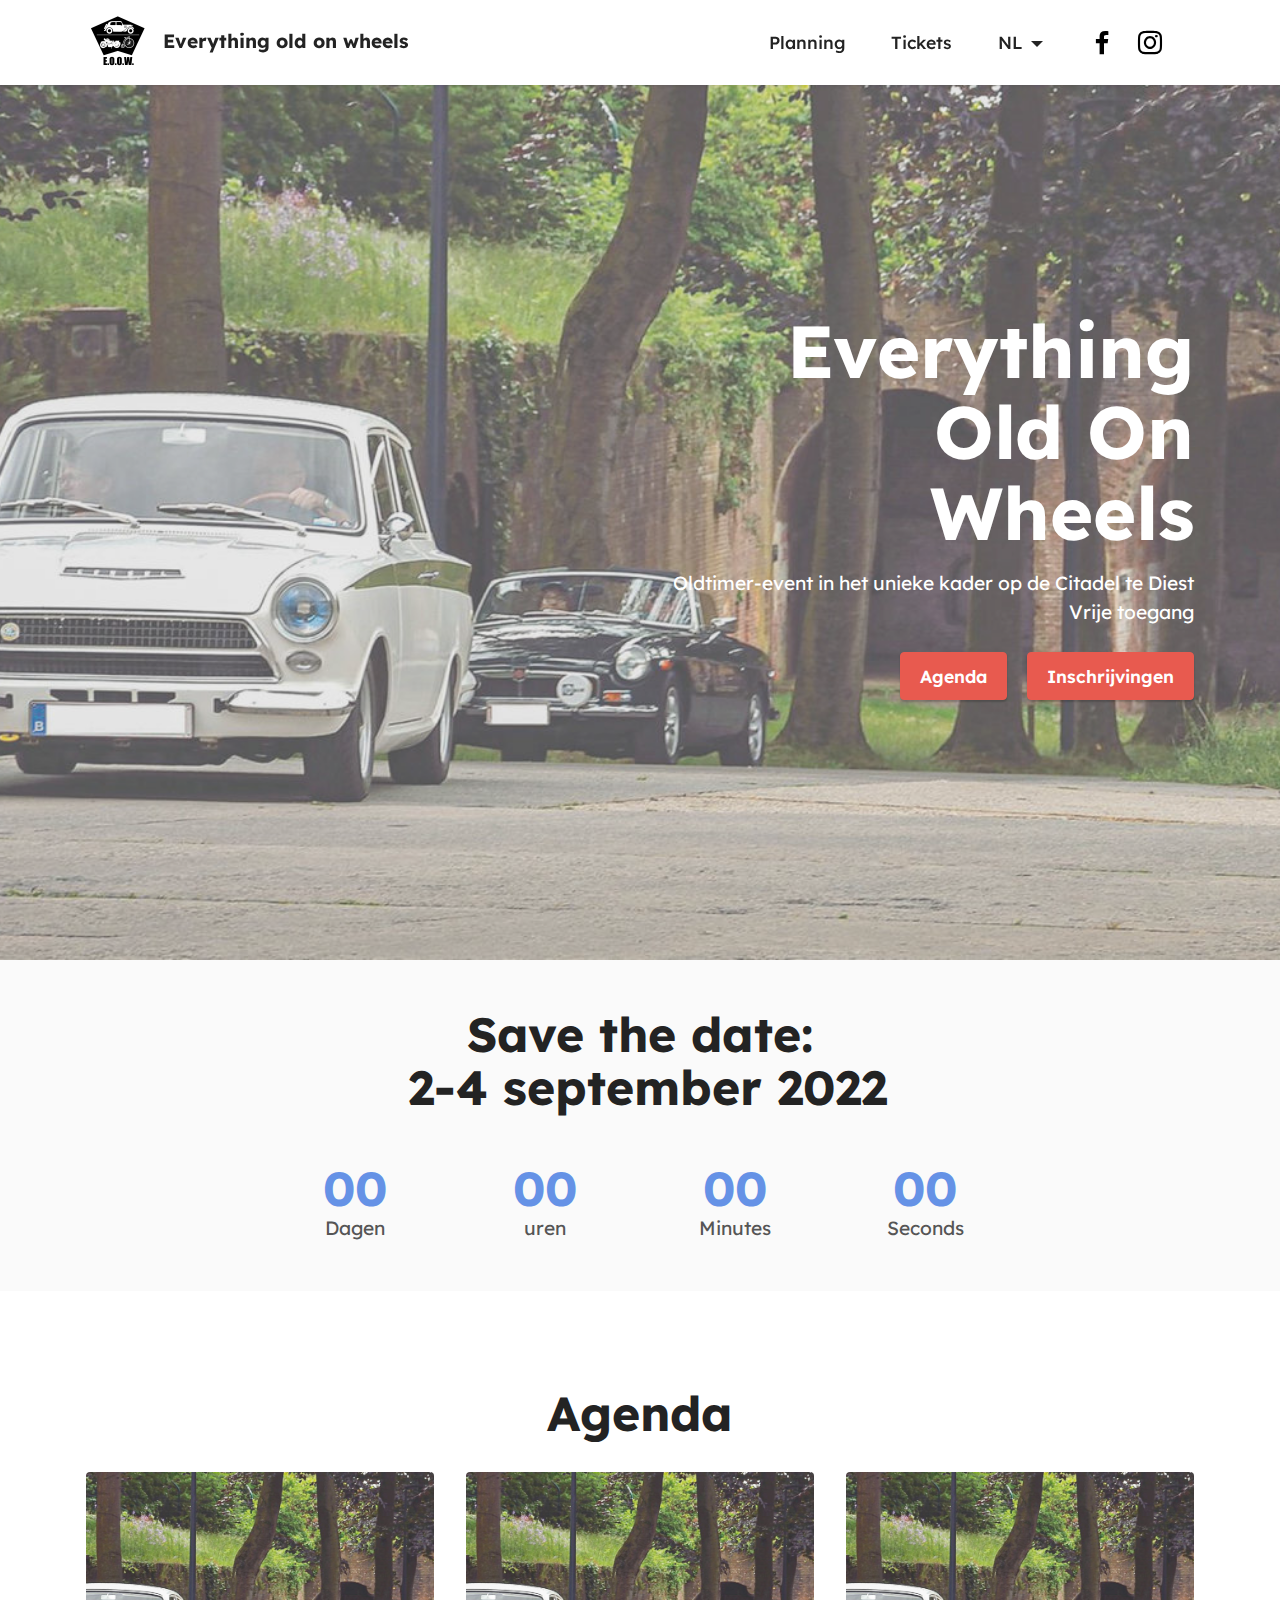
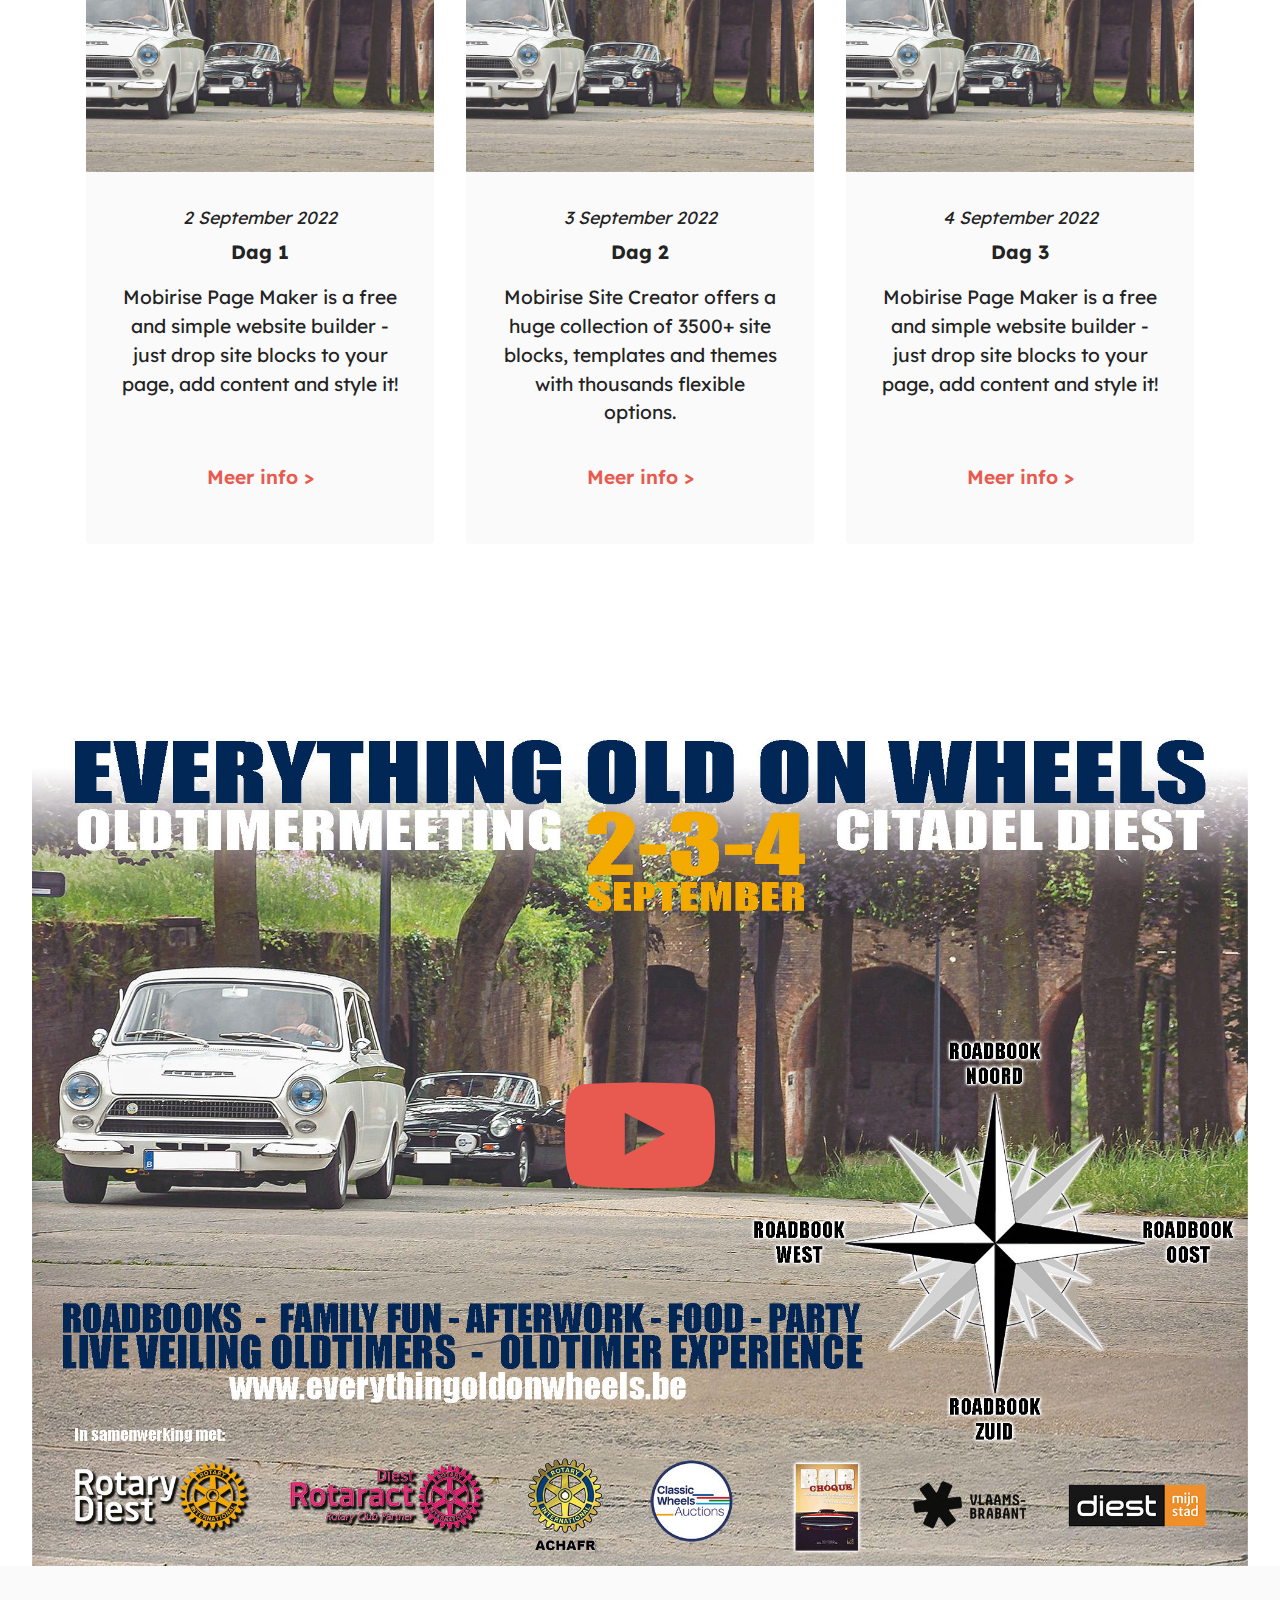
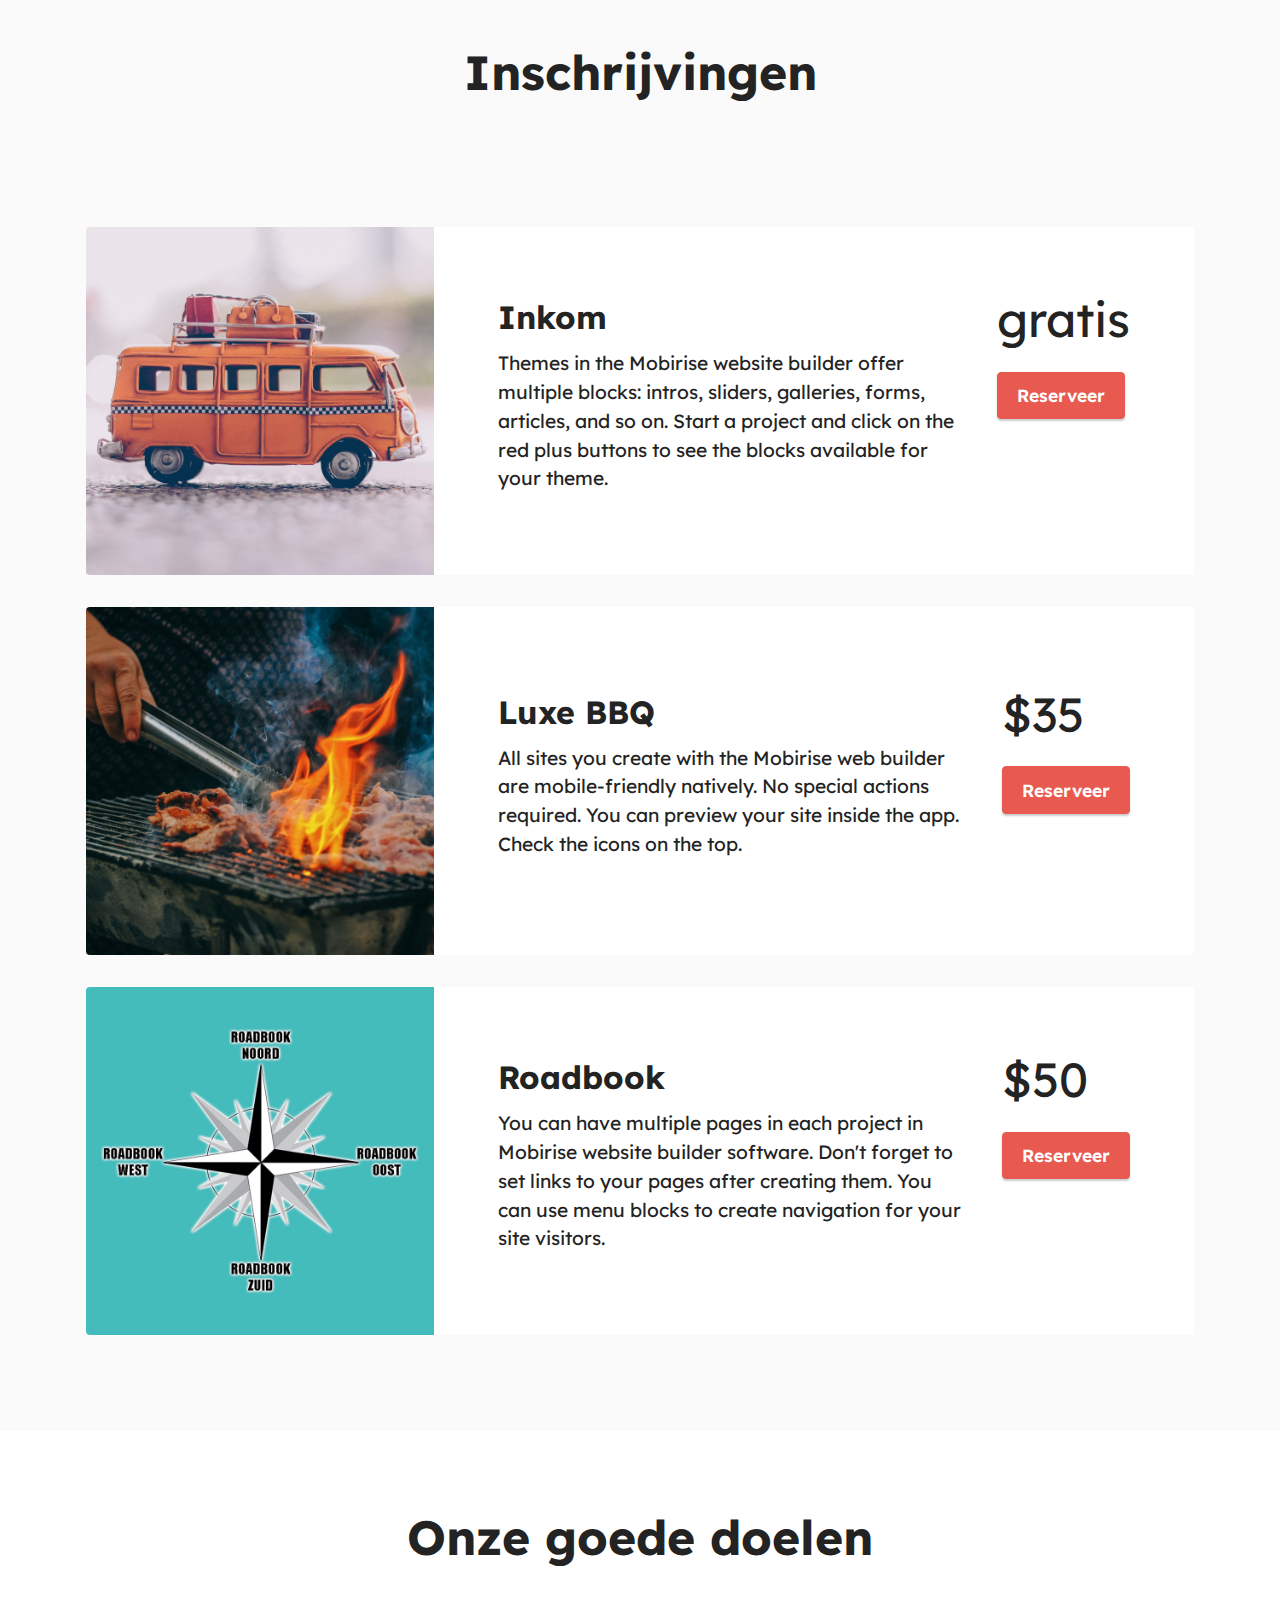
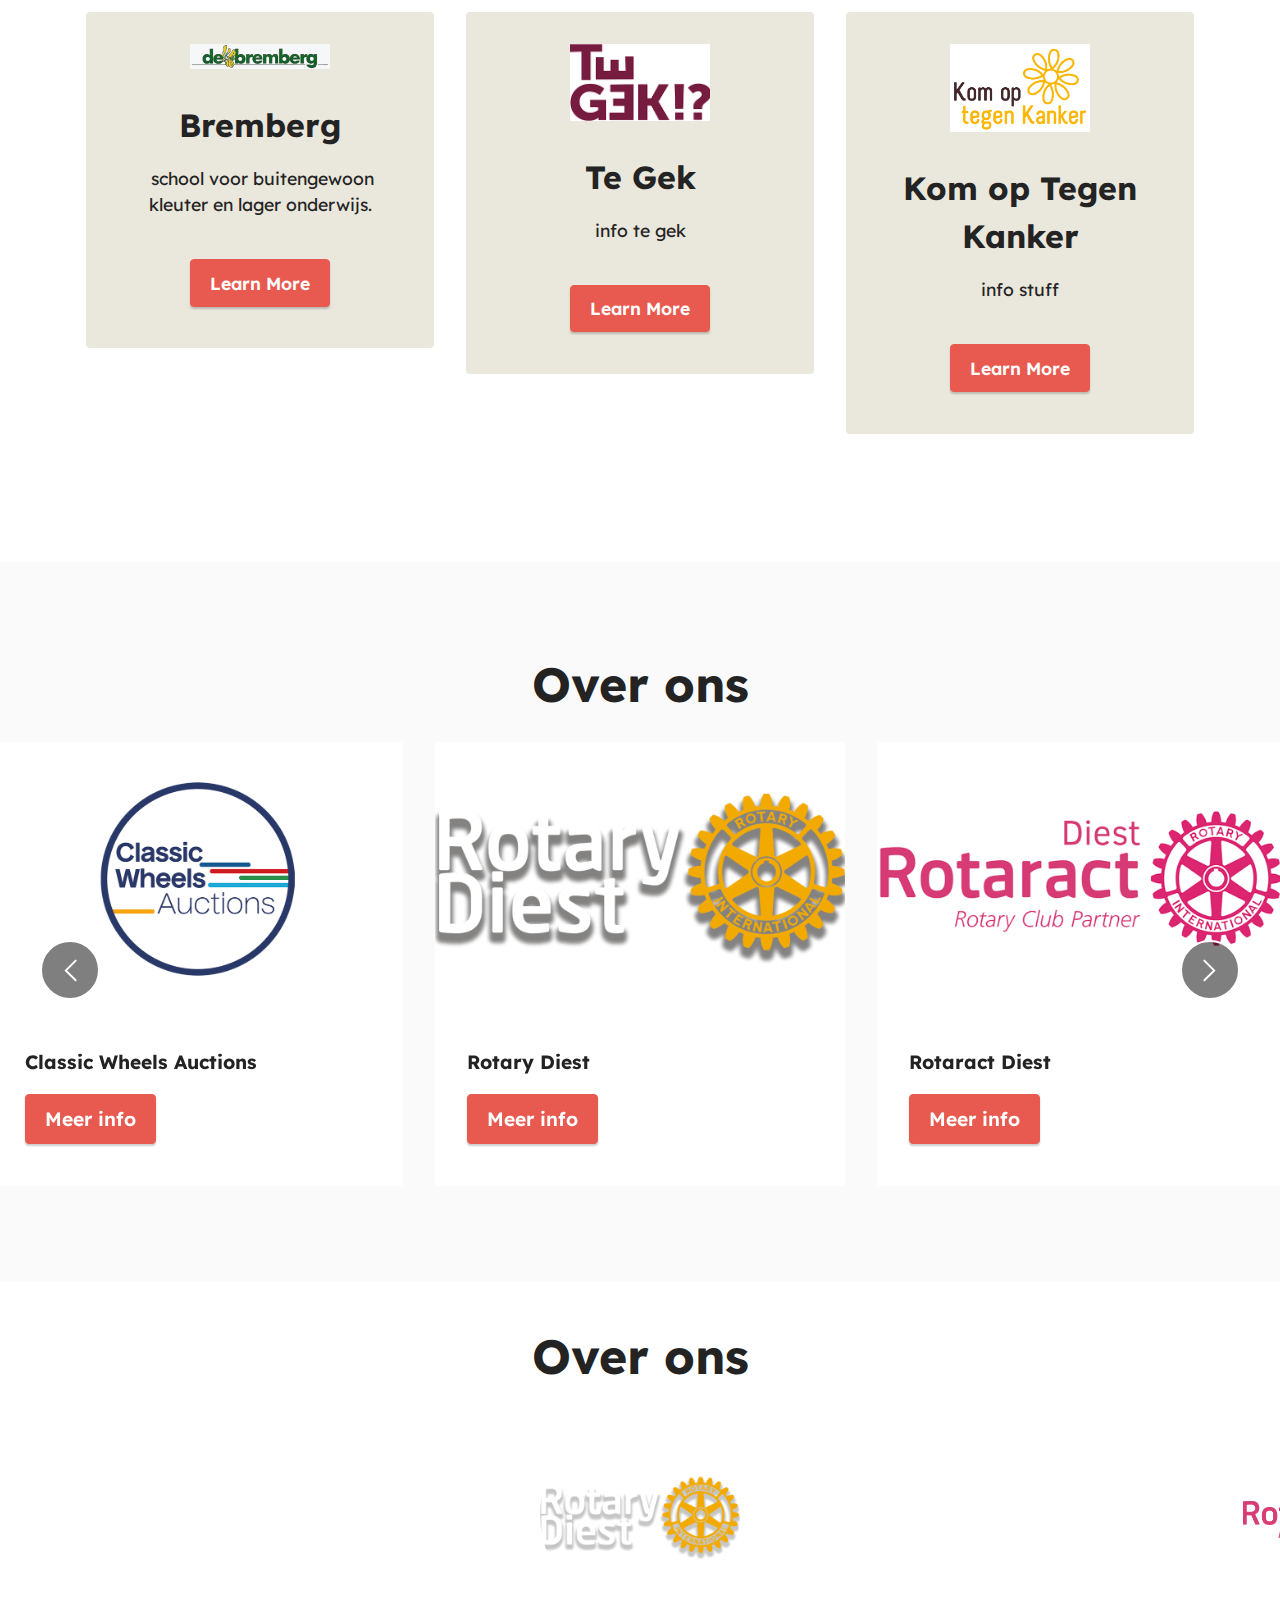
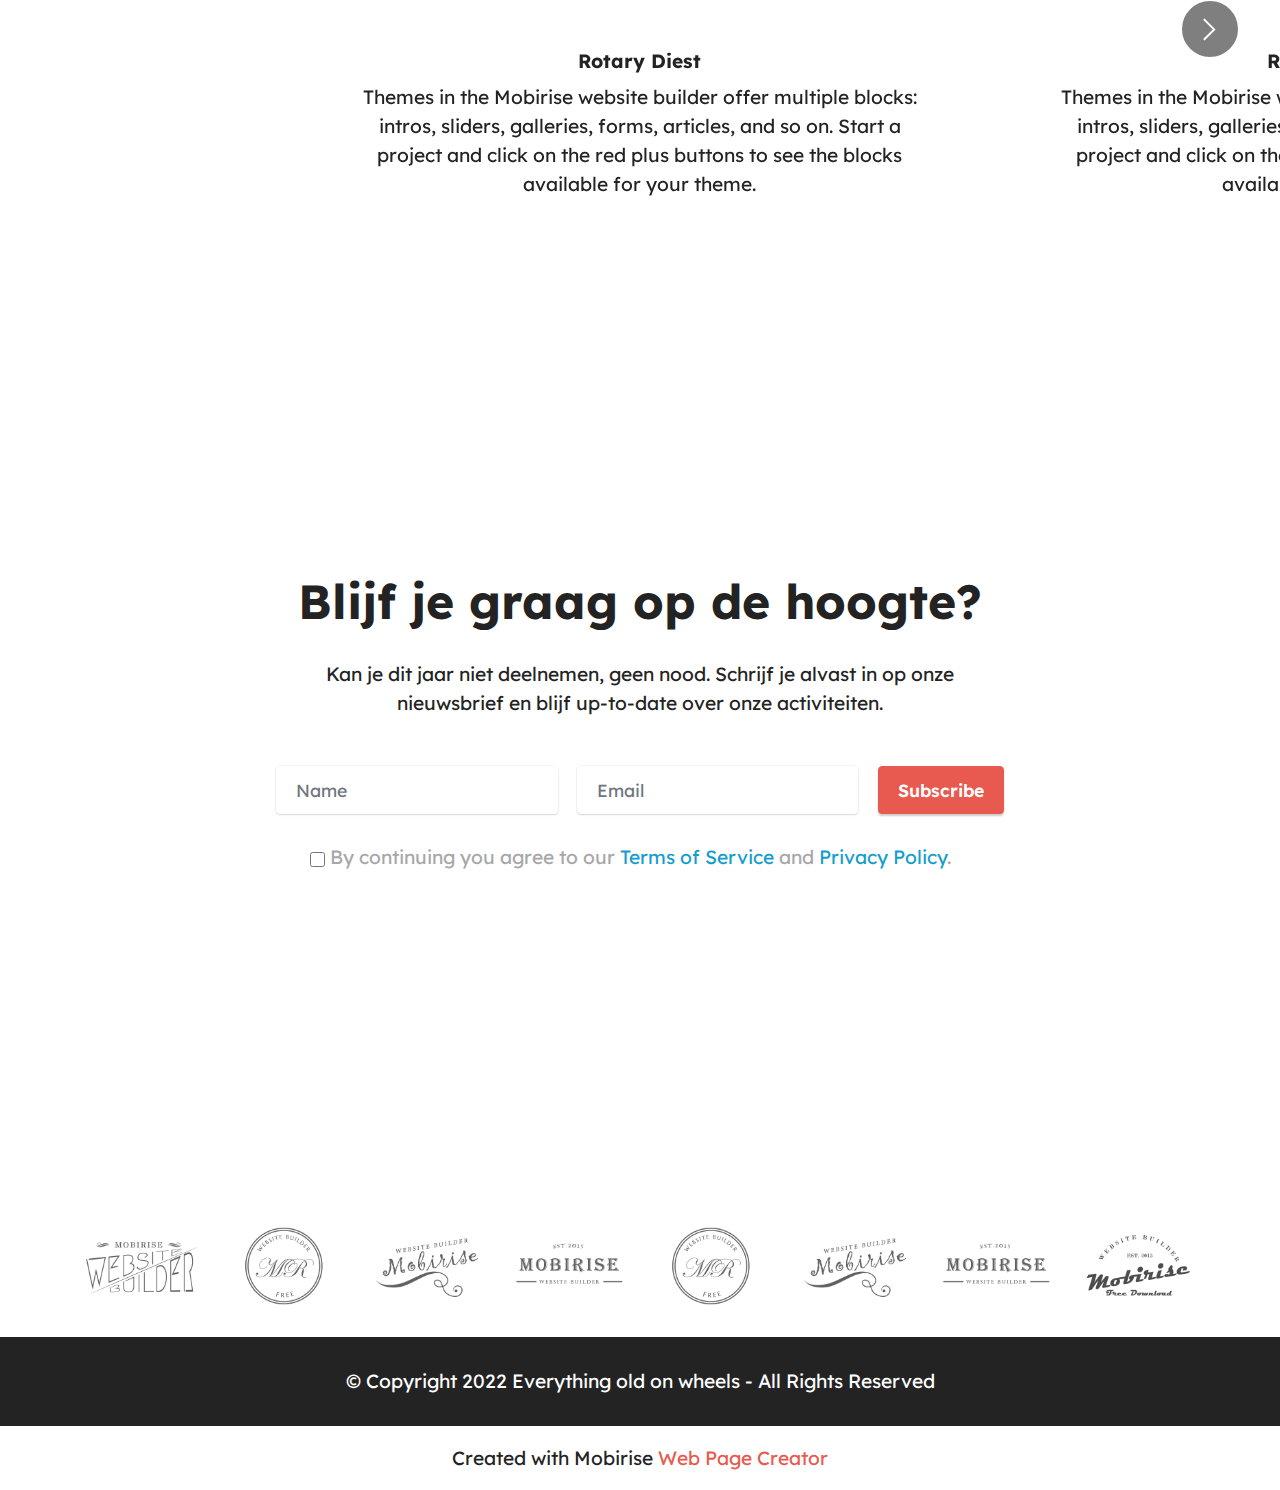
==== commit c1985717: "edit 2.4.1" ====
--- a/index.html
+++ b/index.html
@@ -186,9 +186,9 @@
             <div class="col-12 col-lg-12">
                 <div class="box">
                     <div class="mbr-media show-modal align-center" data-modal=".modalWindow">
-                        <img src="assets/images/video1.jpg" alt="Mobirise Website Builder">
+                        <img src="assets/images/achtergrond-affiche-reexport-2000x1418.jpg" alt="Mobirise Website Builder">
                         <div class="icon-wrap">
-                            <a class="text-primary" href="#"><span class="mbr-iconfont socicon-youtube socicon"></span></a>
+                            <a class="text-primary" href="#"><span class="mbr-iconfont socicon-youtube socicon" style="font-size: 150px;"></span></a>
                         </div>
                     </div>
                 </div>
@@ -583,7 +583,7 @@
     <div class="container">
         <div class="row justify-content-center">
             <div class="col-lg-8 mx-auto mbr-form" data-form-type="formoid">
-                <form action="https://mobirise.eu/" method="POST" class="mbr-form form-with-styler" data-form-title="Form Name"><input type="hidden" name="email" data-form-email="true" value="gAHY+GVfmmx70PcyCPF0+F0GP+lMKLHOeyuw/ujfr24zPU0HP6FSruWKHfGNCseiDoPUHv96n1MCcp7X11gutXiX5z0DUFkyT7qccZV5Q0uaMe24Sqf854cgxYoNgDBC">
+                <form action="https://mobirise.eu/" method="POST" class="mbr-form form-with-styler" data-form-title="Form Name"><input type="hidden" name="email" data-form-email="true" value="qrImsG7n2bONyGgO/7QPJiceo5q02N37NdH+0qLlGYBC6DbpfvHWknsLjWSWvDLlpCOcRD73wjDI2O2kstxHEU/1K5U6urhOK1mwF8OtMLABqRXWbptb594kF8Ehbioi">
                     <div class="row">
                         <div hidden="hidden" data-form-alert="" class="alert alert-success col-12">Thanks for filling out the form!</div>
                         <div hidden="hidden" data-form-alert-danger="" class="alert alert-danger col-12">
@@ -670,7 +670,7 @@
             </div>
         </div>
     </div>
-</section><section class="display-7" style="padding: 0;align-items: center;justify-content: center;flex-wrap: wrap;    align-content: center;display: flex;position: relative;height: 4rem;"><a href="https://mobiri.se/2544058" style="flex: 1 1;height: 4rem;position: absolute;width: 100%;z-index: 1;"><img alt="" style="height: 4rem;" src="[data-uri]"></a><p style="margin: 0;text-align: center;" class="display-7">Designed with Mobirise &#8204;</p><a style="z-index:1" href="https://mobirise.com/html-builder.html">HTML5 Site Maker</a></section><script src="assets/bootstrap/js/bootstrap.bundle.min.js"></script>  <script src="assets/parallax/jarallax.js"></script>  <script src="assets/smoothscroll/smooth-scroll.js"></script>  <script src="assets/ytplayer/index.js"></script>  <script src="assets/dropdown/js/navbar-dropdown.js"></script>  <script src="assets/countdown/countdown.js"></script>  <script src="assets/playervimeo/vimeo_player.js"></script>  <script src="assets/embla/embla.min.js"></script>  <script src="assets/embla/script.js"></script>  <script src="assets/theme/js/script.js"></script>  <script src="assets/formoid/formoid.min.js"></script>  
+</section><section class="display-7" style="padding: 0;align-items: center;justify-content: center;flex-wrap: wrap;    align-content: center;display: flex;position: relative;height: 4rem;"><a href="https://mobiri.se/2544058" style="flex: 1 1;height: 4rem;position: absolute;width: 100%;z-index: 1;"><img alt="" style="height: 4rem;" src="[data-uri]"></a><p style="margin: 0;text-align: center;" class="display-7">Created with Mobirise &#8204;</p><a style="z-index:1" href="https://mobirise.com/web-page-maker.html">Web Page Creator</a></section><script src="assets/bootstrap/js/bootstrap.bundle.min.js"></script>  <script src="assets/parallax/jarallax.js"></script>  <script src="assets/smoothscroll/smooth-scroll.js"></script>  <script src="assets/ytplayer/index.js"></script>  <script src="assets/dropdown/js/navbar-dropdown.js"></script>  <script src="assets/countdown/countdown.js"></script>  <script src="assets/playervimeo/vimeo_player.js"></script>  <script src="assets/embla/embla.min.js"></script>  <script src="assets/embla/script.js"></script>  <script src="assets/theme/js/script.js"></script>  <script src="assets/formoid/formoid.min.js"></script>  
   
   
 </body>
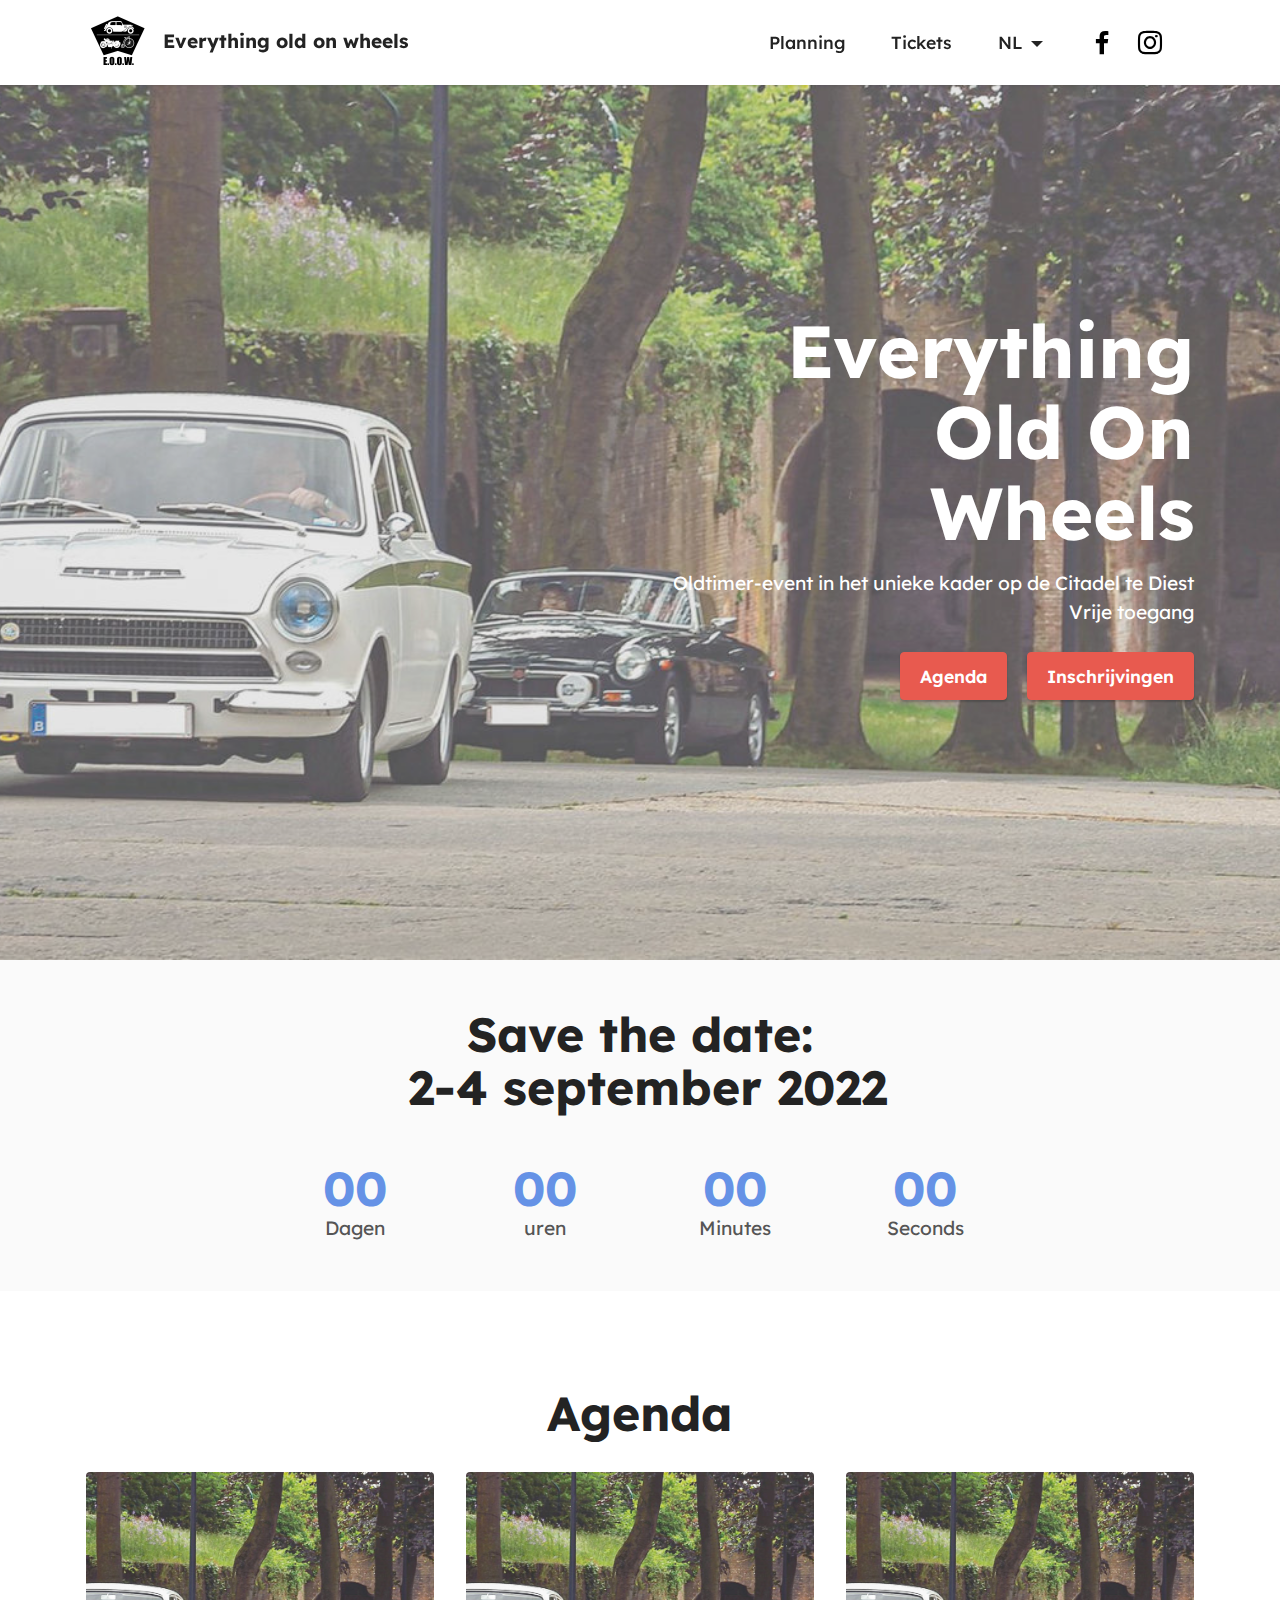
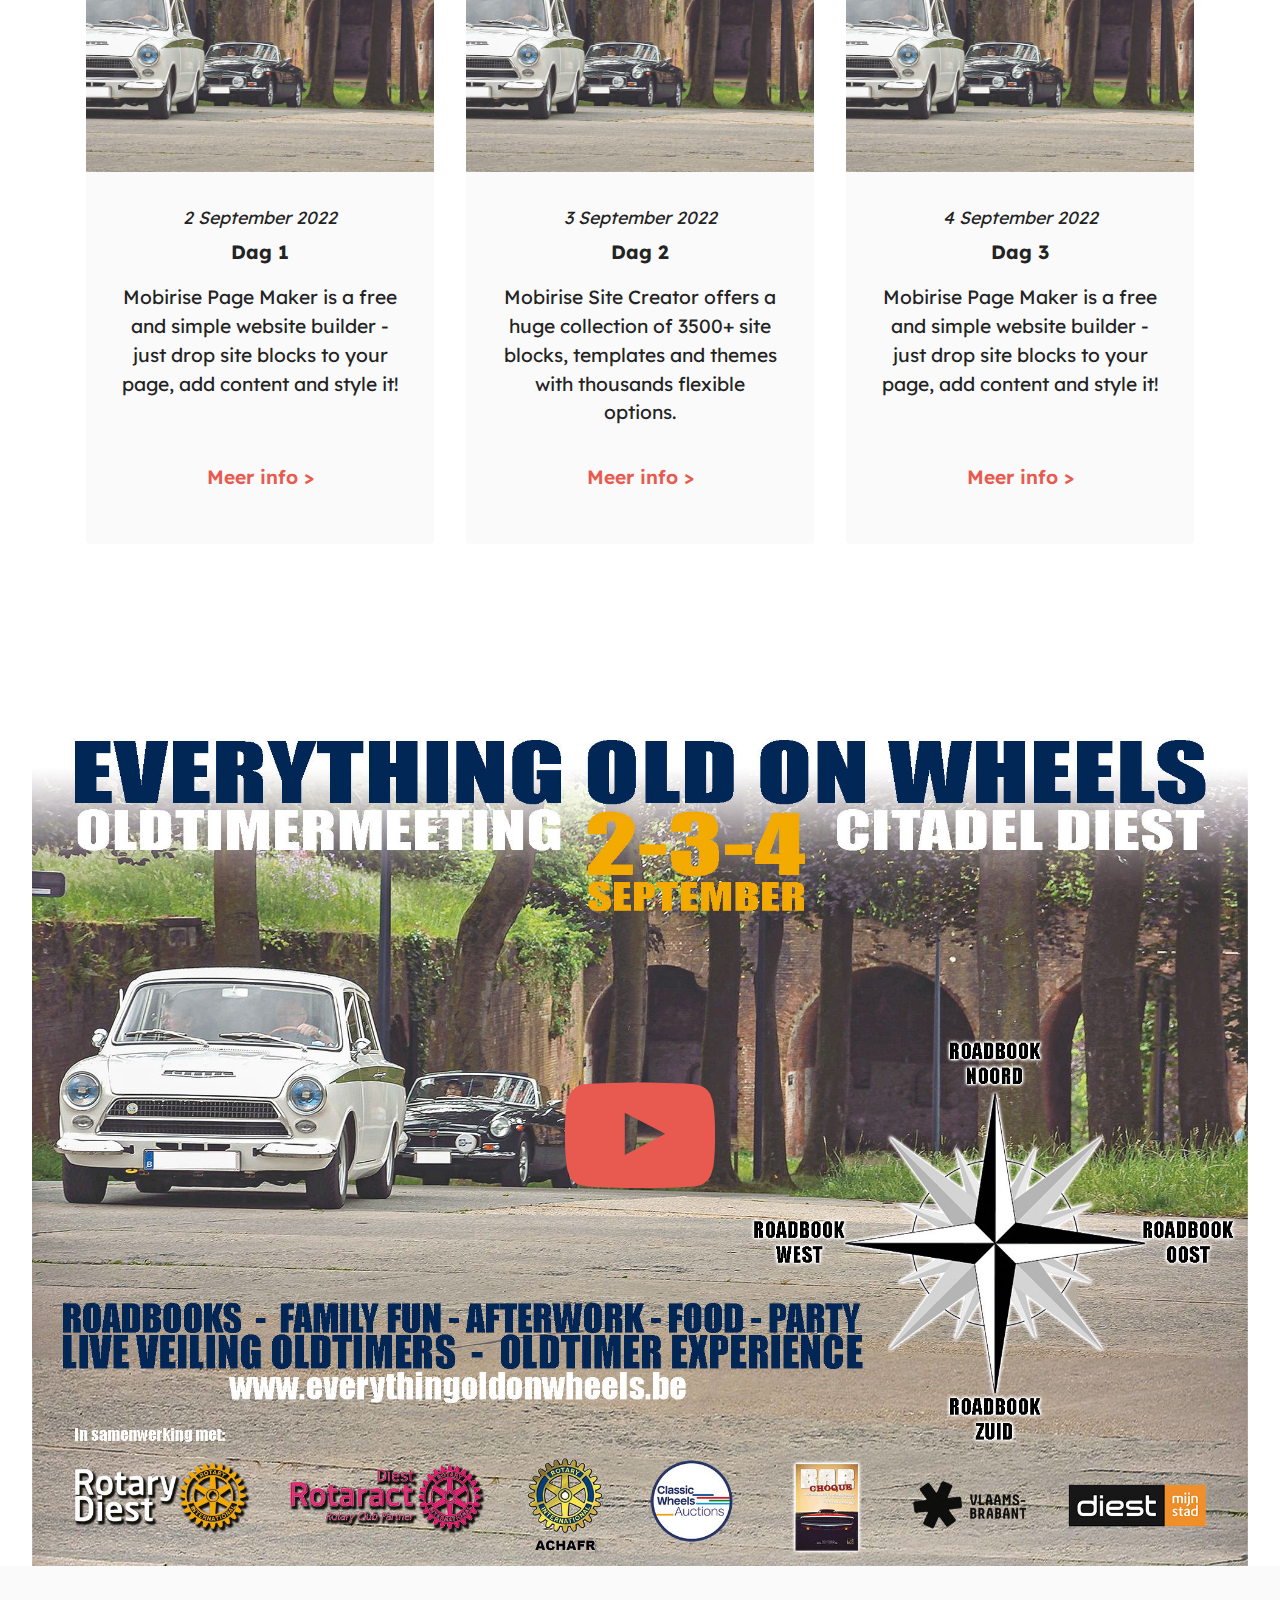
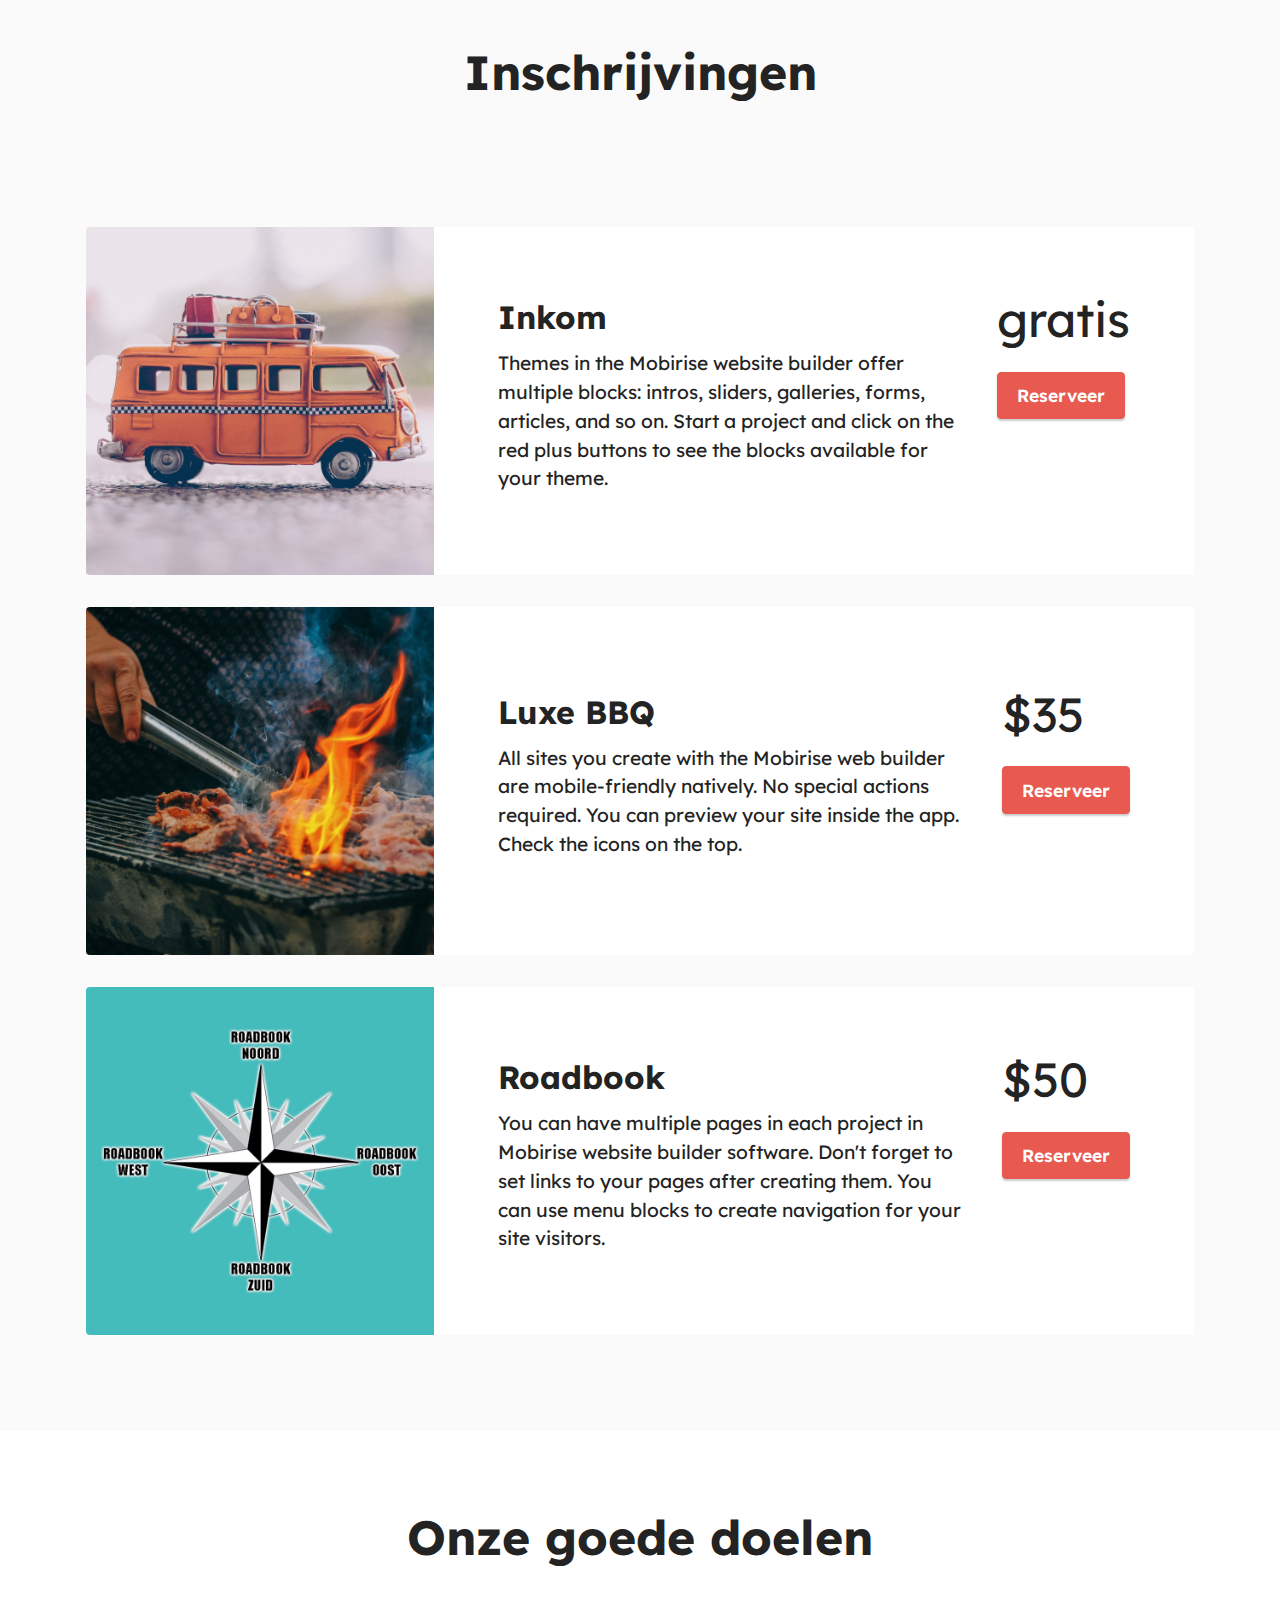
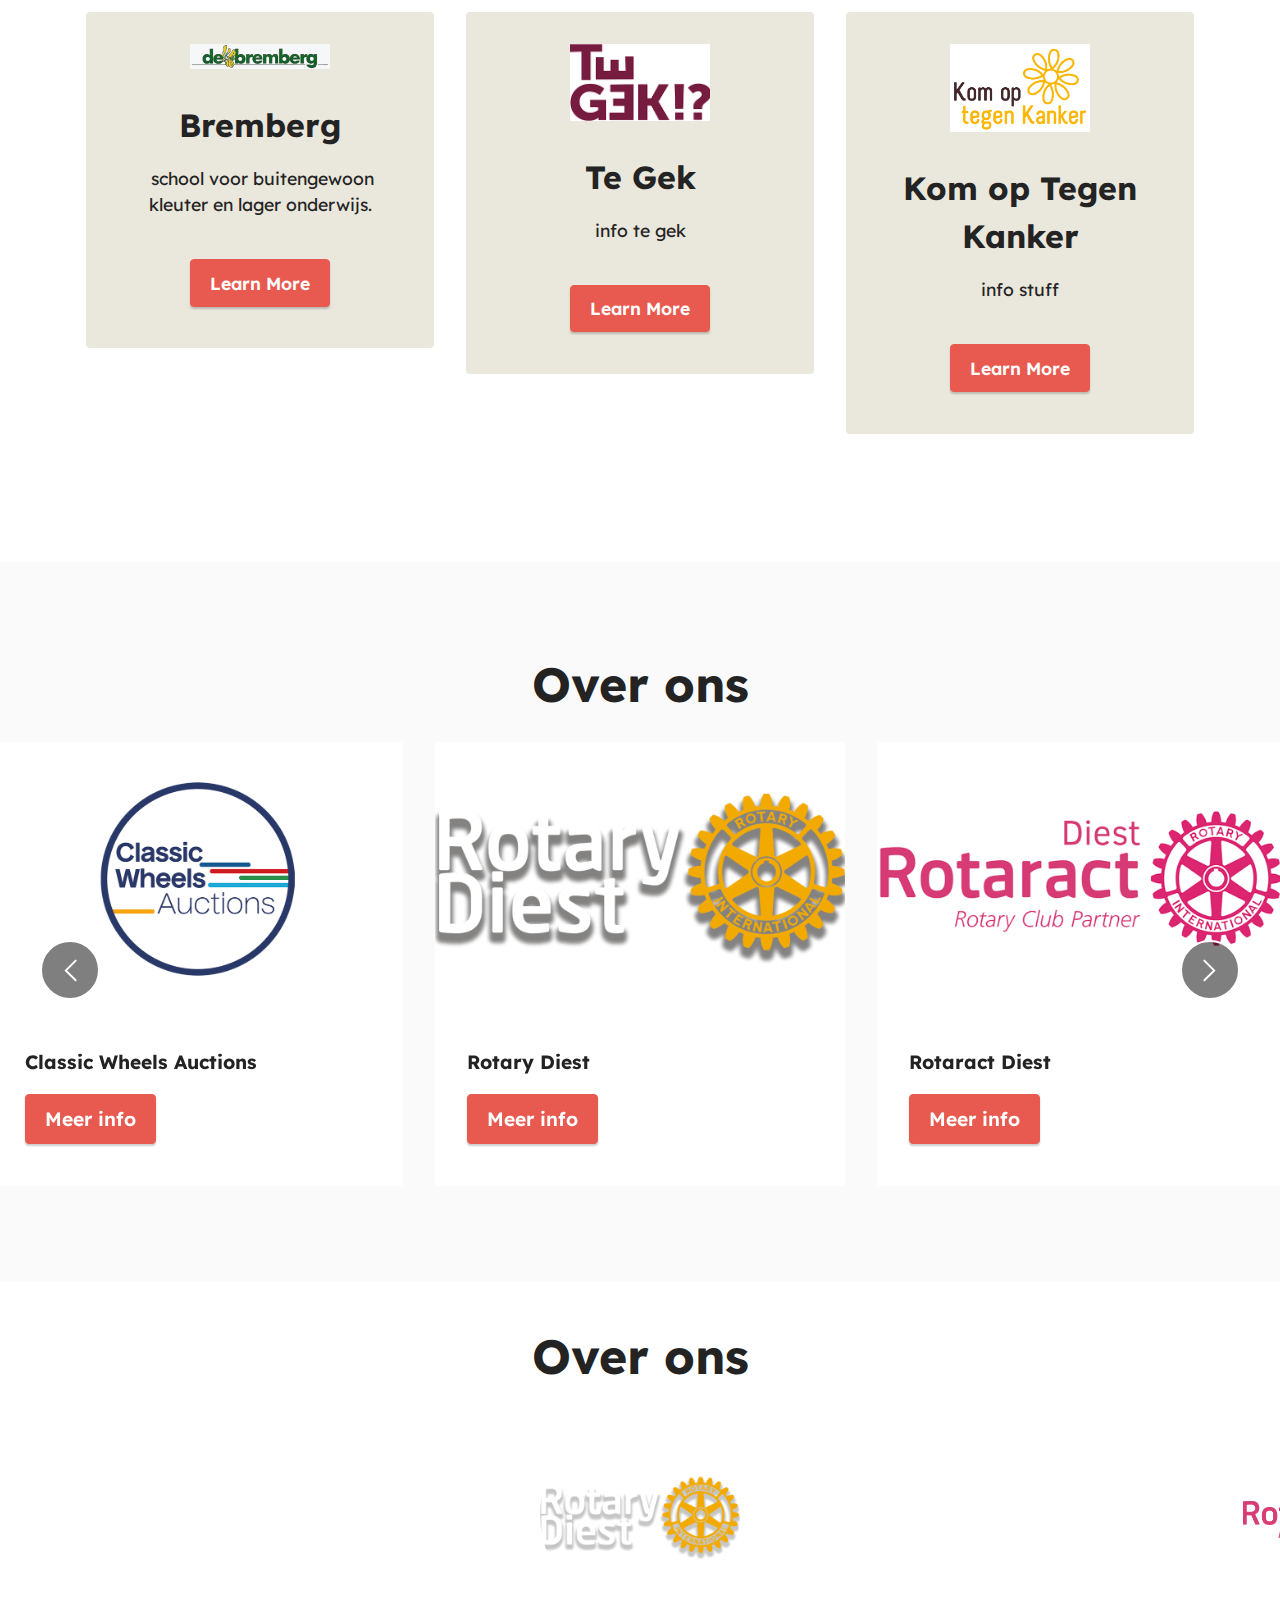
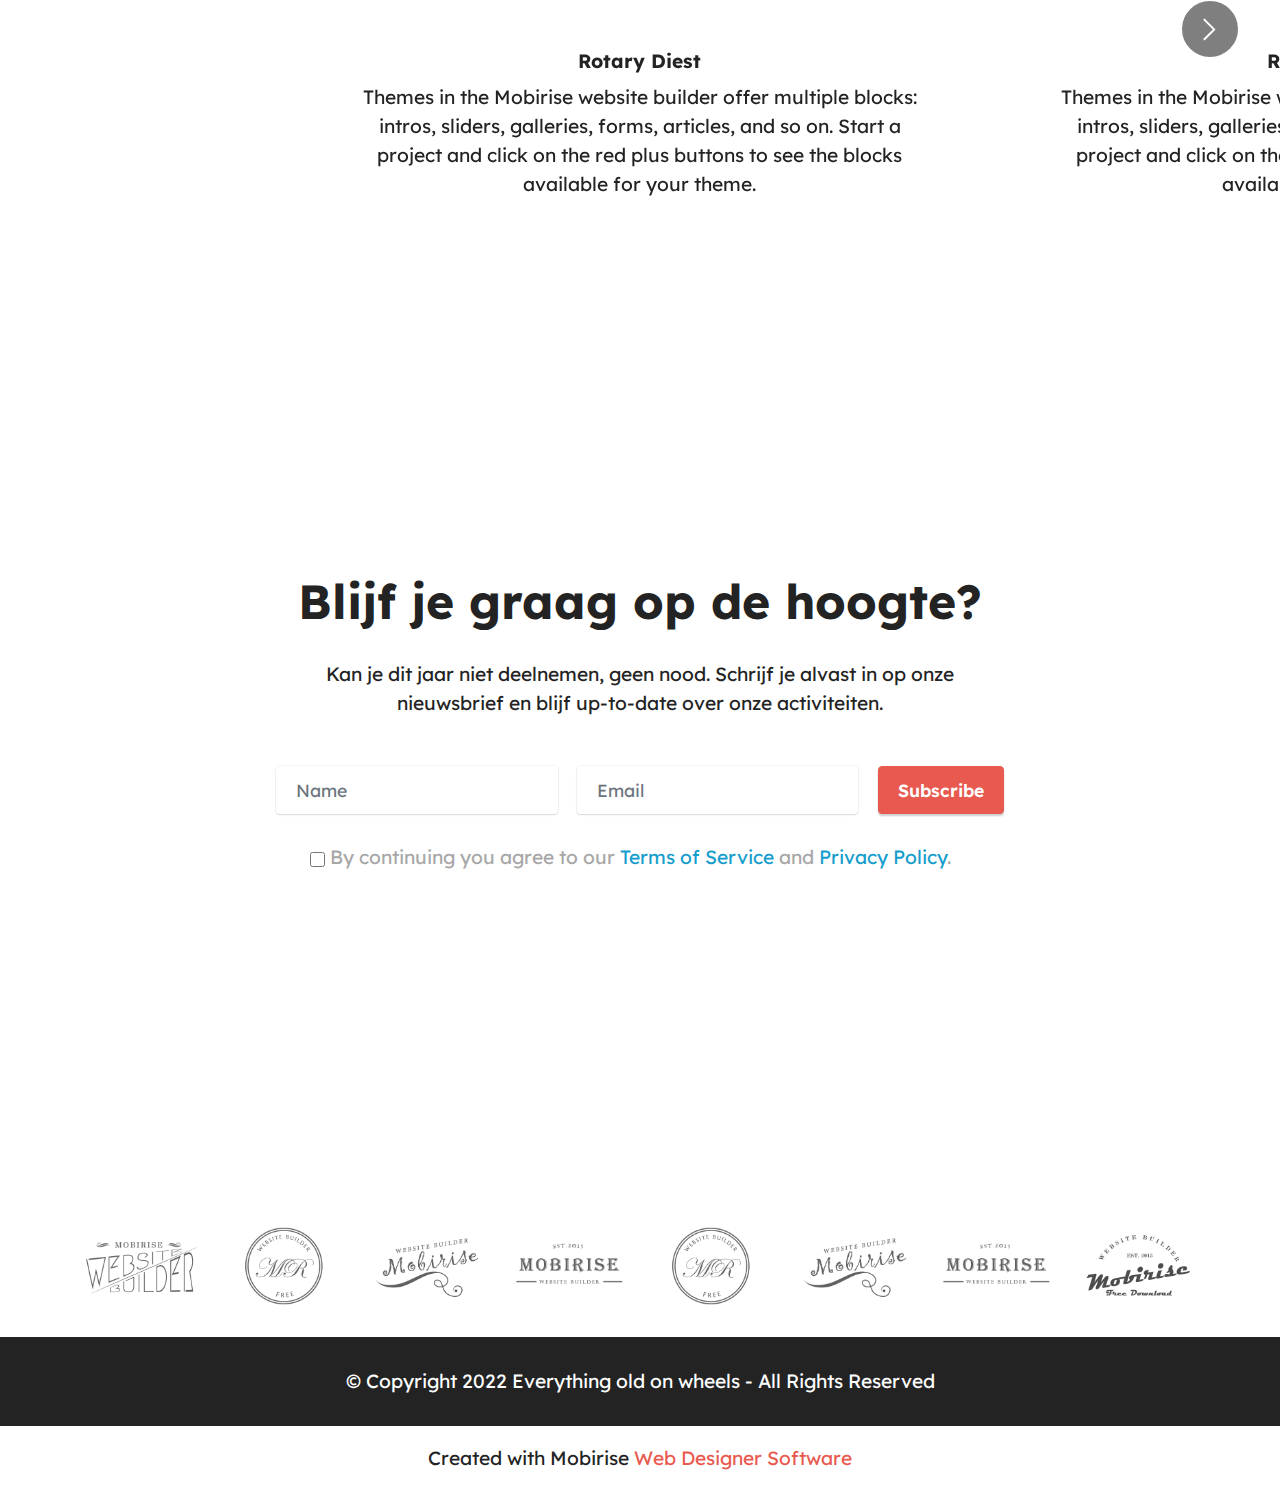
==== commit 7f180a58: "edit 2.4.2" ====
--- a/index.html
+++ b/index.html
@@ -583,7 +583,7 @@
     <div class="container">
         <div class="row justify-content-center">
             <div class="col-lg-8 mx-auto mbr-form" data-form-type="formoid">
-                <form action="https://mobirise.eu/" method="POST" class="mbr-form form-with-styler" data-form-title="Form Name"><input type="hidden" name="email" data-form-email="true" value="qrImsG7n2bONyGgO/7QPJiceo5q02N37NdH+0qLlGYBC6DbpfvHWknsLjWSWvDLlpCOcRD73wjDI2O2kstxHEU/1K5U6urhOK1mwF8OtMLABqRXWbptb594kF8Ehbioi">
+                <form action="https://mobirise.eu/" method="POST" class="mbr-form form-with-styler" data-form-title="Form Name"><input type="hidden" name="email" data-form-email="true" value="taF92btPlyWKzvpQ3hprlZXqHWOAN1z+qhU1ZAwedIqCSQoI5okYXHaFGmA12WoqMc9gzIKMcdwTAYvdn2L5E7Qop85ikFoKBVF1mk/1Ogd8AZWkYVolVKe6Op9uXMdu">
                     <div class="row">
                         <div hidden="hidden" data-form-alert="" class="alert alert-success col-12">Thanks for filling out the form!</div>
                         <div hidden="hidden" data-form-alert-danger="" class="alert alert-danger col-12">
@@ -670,7 +670,7 @@
             </div>
         </div>
     </div>
-</section><section class="display-7" style="padding: 0;align-items: center;justify-content: center;flex-wrap: wrap;    align-content: center;display: flex;position: relative;height: 4rem;"><a href="https://mobiri.se/2544058" style="flex: 1 1;height: 4rem;position: absolute;width: 100%;z-index: 1;"><img alt="" style="height: 4rem;" src="[data-uri]"></a><p style="margin: 0;text-align: center;" class="display-7">Created with Mobirise &#8204;</p><a style="z-index:1" href="https://mobirise.com/web-page-maker.html">Web Page Creator</a></section><script src="assets/bootstrap/js/bootstrap.bundle.min.js"></script>  <script src="assets/parallax/jarallax.js"></script>  <script src="assets/smoothscroll/smooth-scroll.js"></script>  <script src="assets/ytplayer/index.js"></script>  <script src="assets/dropdown/js/navbar-dropdown.js"></script>  <script src="assets/countdown/countdown.js"></script>  <script src="assets/playervimeo/vimeo_player.js"></script>  <script src="assets/embla/embla.min.js"></script>  <script src="assets/embla/script.js"></script>  <script src="assets/theme/js/script.js"></script>  <script src="assets/formoid/formoid.min.js"></script>  
+</section><section class="display-7" style="padding: 0;align-items: center;justify-content: center;flex-wrap: wrap;    align-content: center;display: flex;position: relative;height: 4rem;"><a href="https://mobiri.se/2544058" style="flex: 1 1;height: 4rem;position: absolute;width: 100%;z-index: 1;"><img alt="" style="height: 4rem;" src="[data-uri]"></a><p style="margin: 0;text-align: center;" class="display-7">Created with Mobirise &#8204;</p><a style="z-index:1" href="https://mobirise.com/website-design-software.html">Web Designer Software</a></section><script src="assets/bootstrap/js/bootstrap.bundle.min.js"></script>  <script src="assets/parallax/jarallax.js"></script>  <script src="assets/smoothscroll/smooth-scroll.js"></script>  <script src="assets/ytplayer/index.js"></script>  <script src="assets/dropdown/js/navbar-dropdown.js"></script>  <script src="assets/countdown/countdown.js"></script>  <script src="assets/playervimeo/vimeo_player.js"></script>  <script src="assets/embla/embla.min.js"></script>  <script src="assets/embla/script.js"></script>  <script src="assets/theme/js/script.js"></script>  <script src="assets/formoid/formoid.min.js"></script>  
   
   
 </body>
--- a/assets/mobirise/css/mbr-additional.css
+++ b/assets/mobirise/css/mbr-additional.css
@@ -813,7 +813,7 @@
 }
 @media (min-width: 992px) {
   .cid-sFF0ciwnEL .navbar.collapsed.opened:not(.navbar-short) .navbar-collapse {
-    max-height: calc(98.5vh - 3.9rem);
+    max-height: calc(98.5vh - 4rem);
   }
 }
 .cid-sFF0ciwnEL .navbar.collapsed .dropdown-menu .dropdown-submenu {
@@ -2083,7 +2083,7 @@
 }
 @media (min-width: 992px) {
   .cid-sFF0ciwnEL .navbar.collapsed.opened:not(.navbar-short) .navbar-collapse {
-    max-height: calc(98.5vh - 3.9rem);
+    max-height: calc(98.5vh - 4rem);
   }
 }
 .cid-sFF0ciwnEL .navbar.collapsed .dropdown-menu .dropdown-submenu {
@@ -2309,9 +2309,30 @@
   padding-bottom: 0rem;
   background-color: #fafafa;
 }
+.cid-t4Z740pWBa {
+  padding-top: 2rem;
+  padding-bottom: 0rem;
+  background-color: #ffffff;
+}
+@media (max-width: 991px) {
+  .cid-t4Z740pWBa .image-wrapper {
+    margin-bottom: 1rem;
+  }
+}
+.cid-t4Z740pWBa .row {
+  flex-direction: row-reverse;
+}
+.cid-t4Z740pWBa img {
+  width: 100%;
+}
+@media (min-width: 992px) {
+  .cid-t4Z740pWBa .text-wrapper {
+    padding: 2rem;
+  }
+}
 .cid-t4BTkplvTc {
-  padding-top: 5rem;
-  padding-bottom: 2rem;
+  padding-top: 2rem;
+  padding-bottom: 0rem;
   background-color: #ffffff;
 }
 @media (max-width: 991px) {
@@ -2332,7 +2353,7 @@
 }
 .cid-t4BTlAFupl {
   padding-top: 2rem;
-  padding-bottom: 2rem;
+  padding-bottom: 0rem;
   background-color: #ffffff;
 }
 @media (max-width: 991px) {
@@ -2353,7 +2374,7 @@
 }
 .cid-t4BTmaEQct {
   padding-top: 2rem;
-  padding-bottom: 2rem;
+  padding-bottom: 0rem;
   background-color: #ffffff;
 }
 @media (max-width: 991px) {
--- a/assets/mobirise/css/mbr-additional.css
+++ b/assets/mobirise/css/mbr-additional.css
@@ -813,7 +813,7 @@
 }
 @media (min-width: 992px) {
   .cid-sFF0ciwnEL .navbar.collapsed.opened:not(.navbar-short) .navbar-collapse {
-    max-height: calc(98.5vh - 3.9rem);
+    max-height: calc(98.5vh - 4rem);
   }
 }
 .cid-sFF0ciwnEL .navbar.collapsed .dropdown-menu .dropdown-submenu {
@@ -2083,7 +2083,7 @@
 }
 @media (min-width: 992px) {
   .cid-sFF0ciwnEL .navbar.collapsed.opened:not(.navbar-short) .navbar-collapse {
-    max-height: calc(98.5vh - 3.9rem);
+    max-height: calc(98.5vh - 4rem);
   }
 }
 .cid-sFF0ciwnEL .navbar.collapsed .dropdown-menu .dropdown-submenu {
@@ -2309,9 +2309,30 @@
   padding-bottom: 0rem;
   background-color: #fafafa;
 }
+.cid-t4Z740pWBa {
+  padding-top: 2rem;
+  padding-bottom: 0rem;
+  background-color: #ffffff;
+}
+@media (max-width: 991px) {
+  .cid-t4Z740pWBa .image-wrapper {
+    margin-bottom: 1rem;
+  }
+}
+.cid-t4Z740pWBa .row {
+  flex-direction: row-reverse;
+}
+.cid-t4Z740pWBa img {
+  width: 100%;
+}
+@media (min-width: 992px) {
+  .cid-t4Z740pWBa .text-wrapper {
+    padding: 2rem;
+  }
+}
 .cid-t4BTkplvTc {
-  padding-top: 5rem;
-  padding-bottom: 2rem;
+  padding-top: 2rem;
+  padding-bottom: 0rem;
   background-color: #ffffff;
 }
 @media (max-width: 991px) {
@@ -2332,7 +2353,7 @@
 }
 .cid-t4BTlAFupl {
   padding-top: 2rem;
-  padding-bottom: 2rem;
+  padding-bottom: 0rem;
   background-color: #ffffff;
 }
 @media (max-width: 991px) {
@@ -2353,7 +2374,7 @@
 }
 .cid-t4BTmaEQct {
   padding-top: 2rem;
-  padding-bottom: 2rem;
+  padding-bottom: 0rem;
   background-color: #ffffff;
 }
 @media (max-width: 991px) {
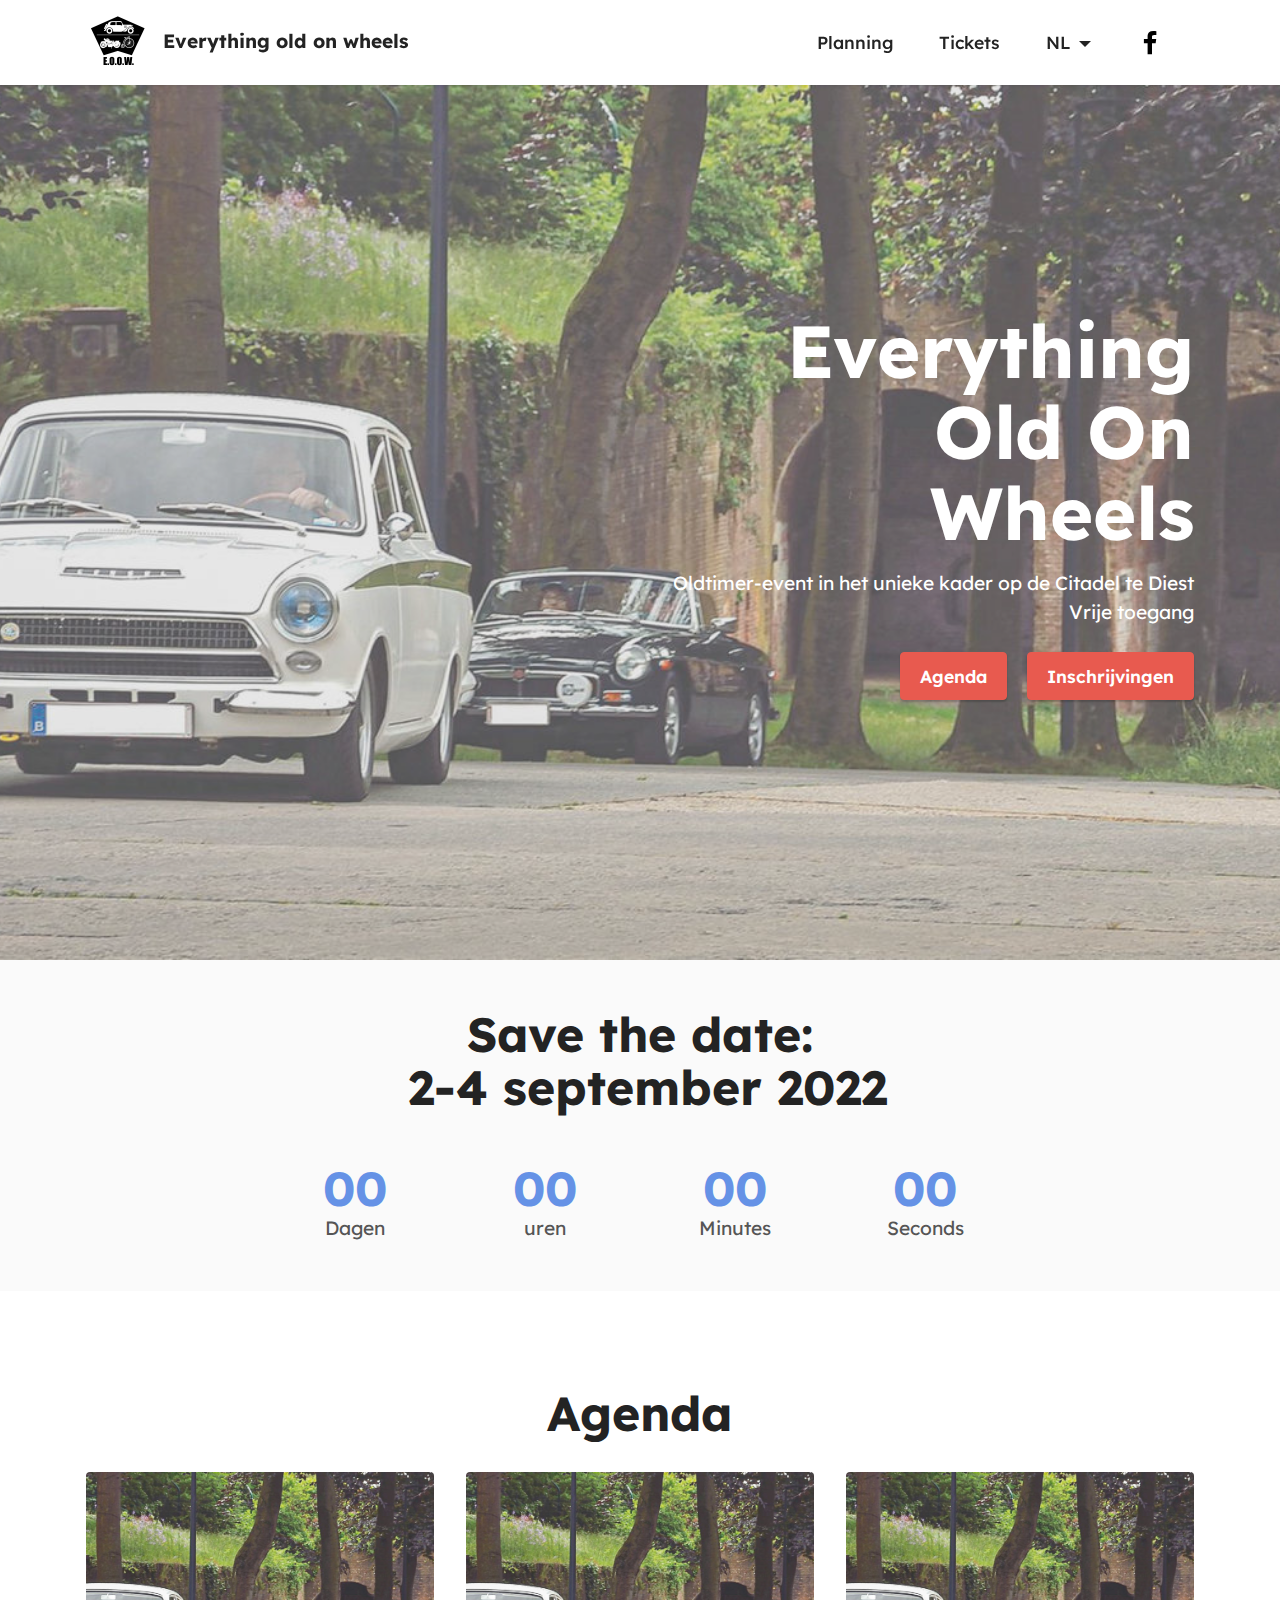
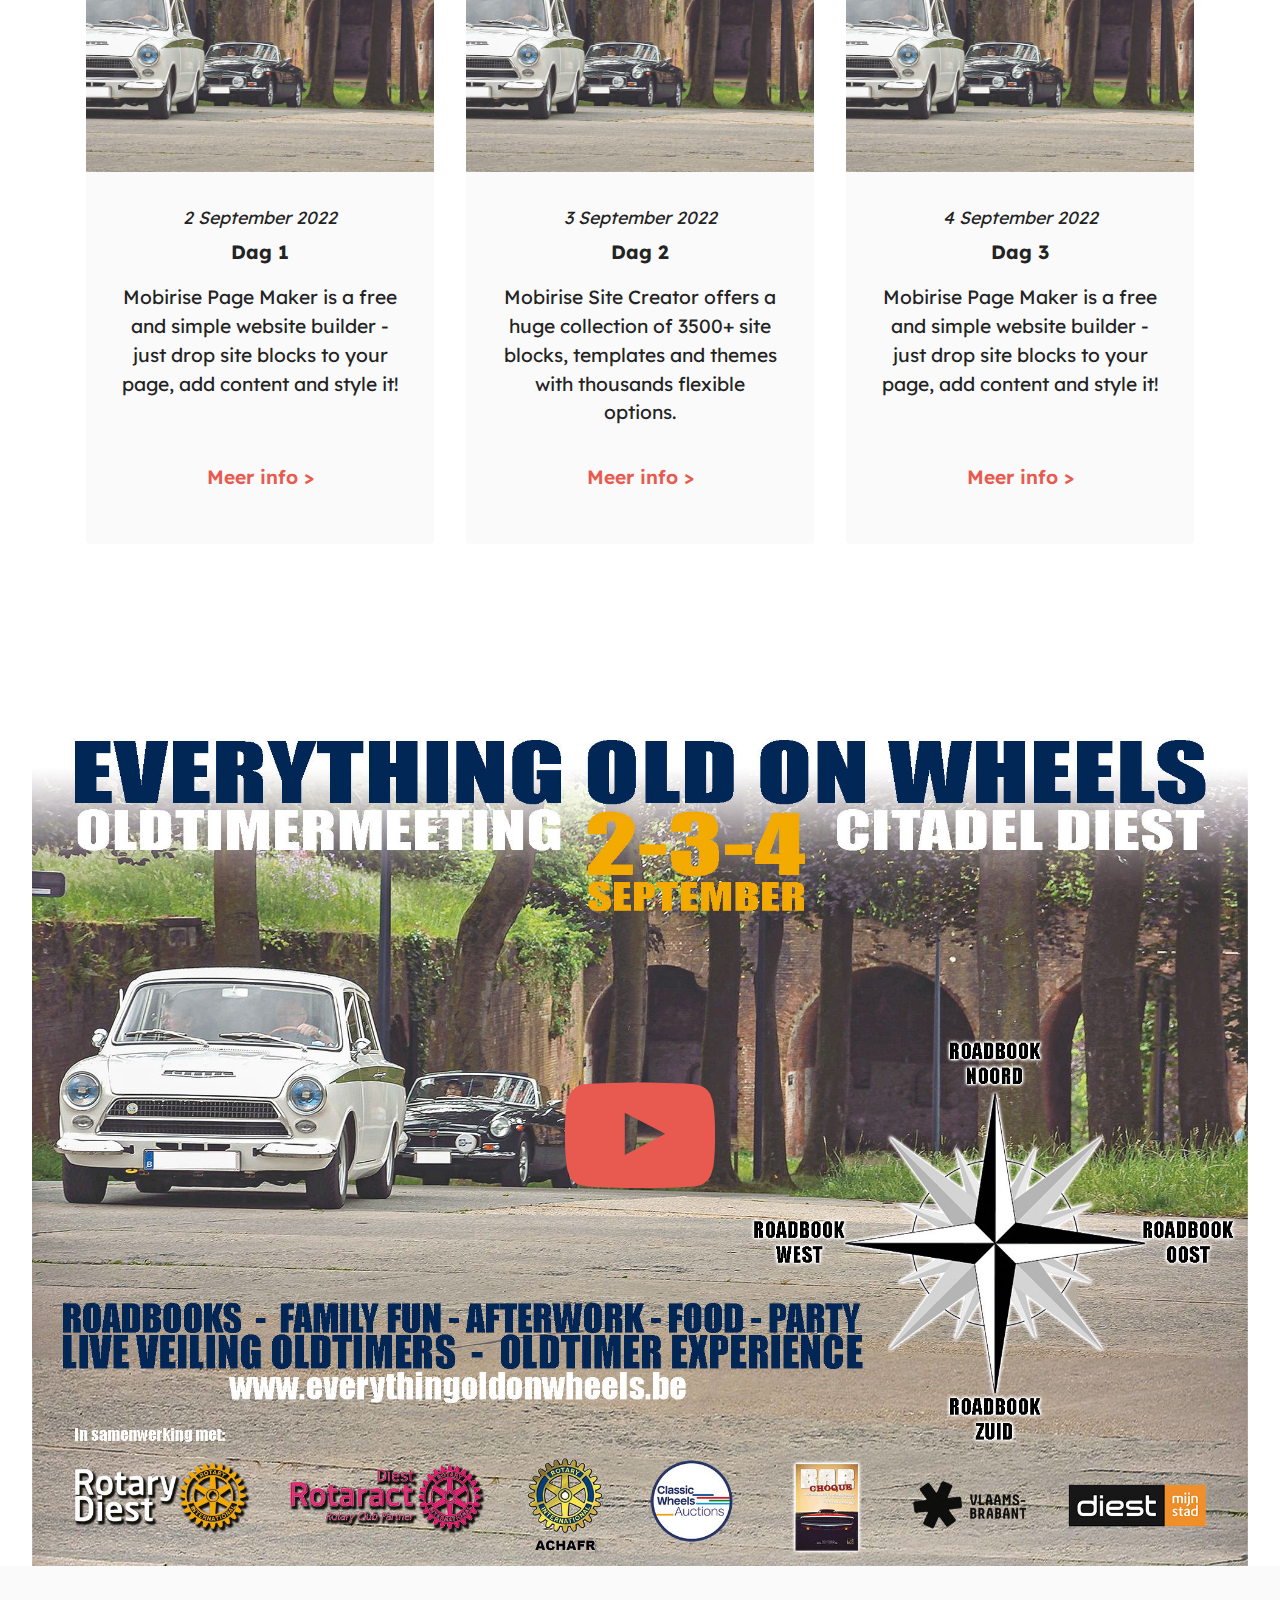
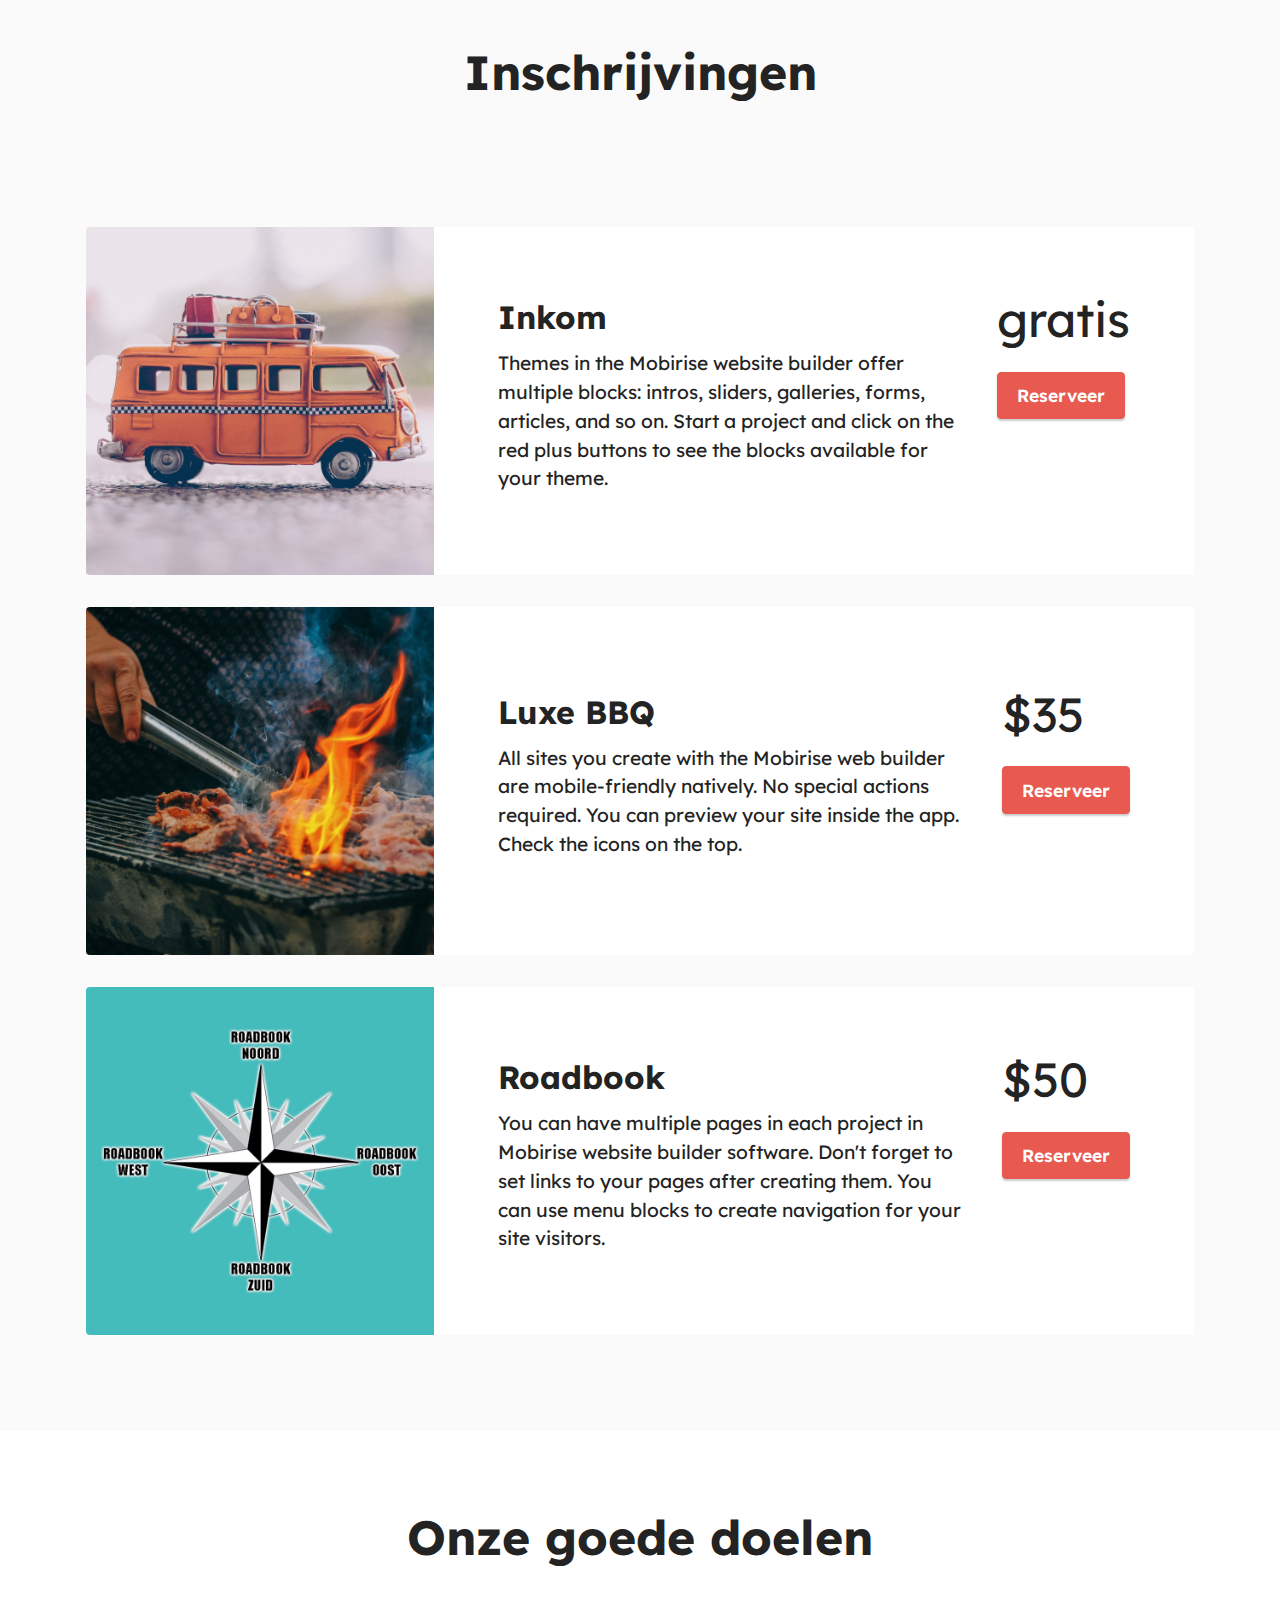
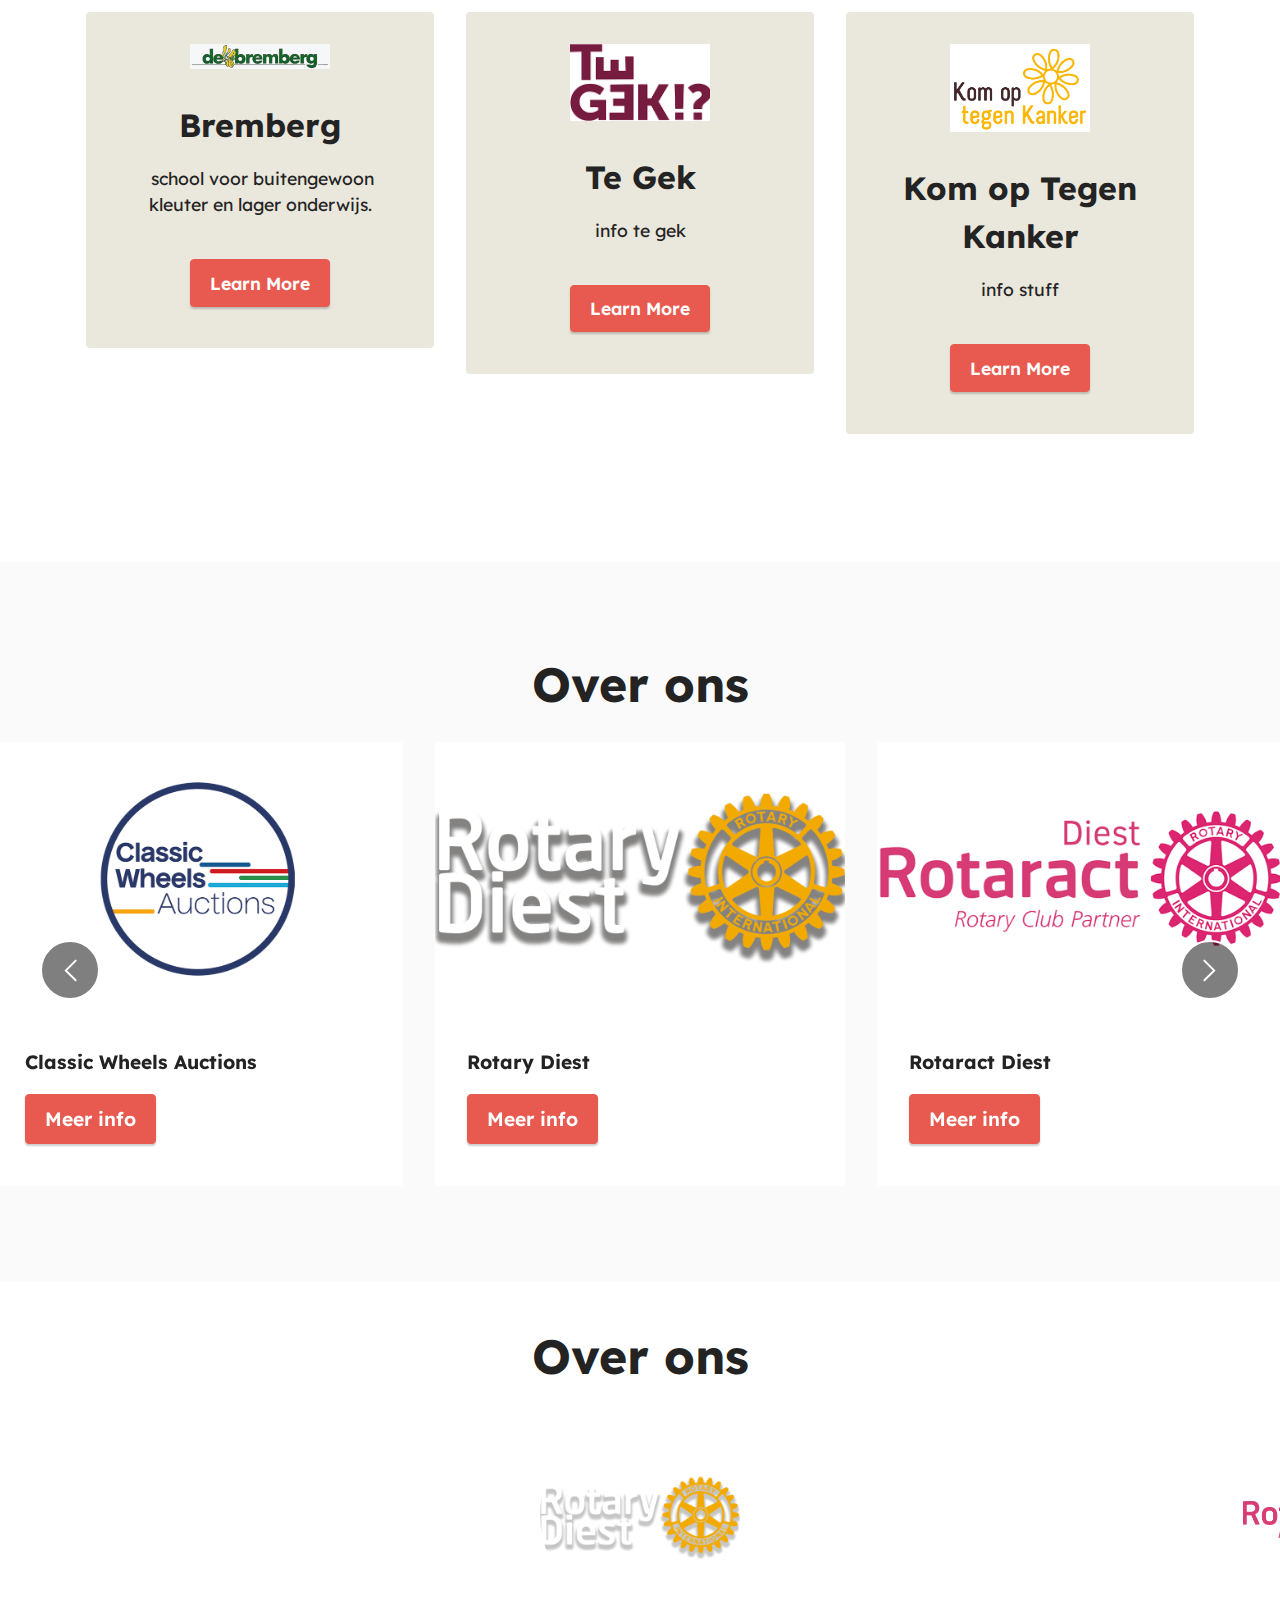
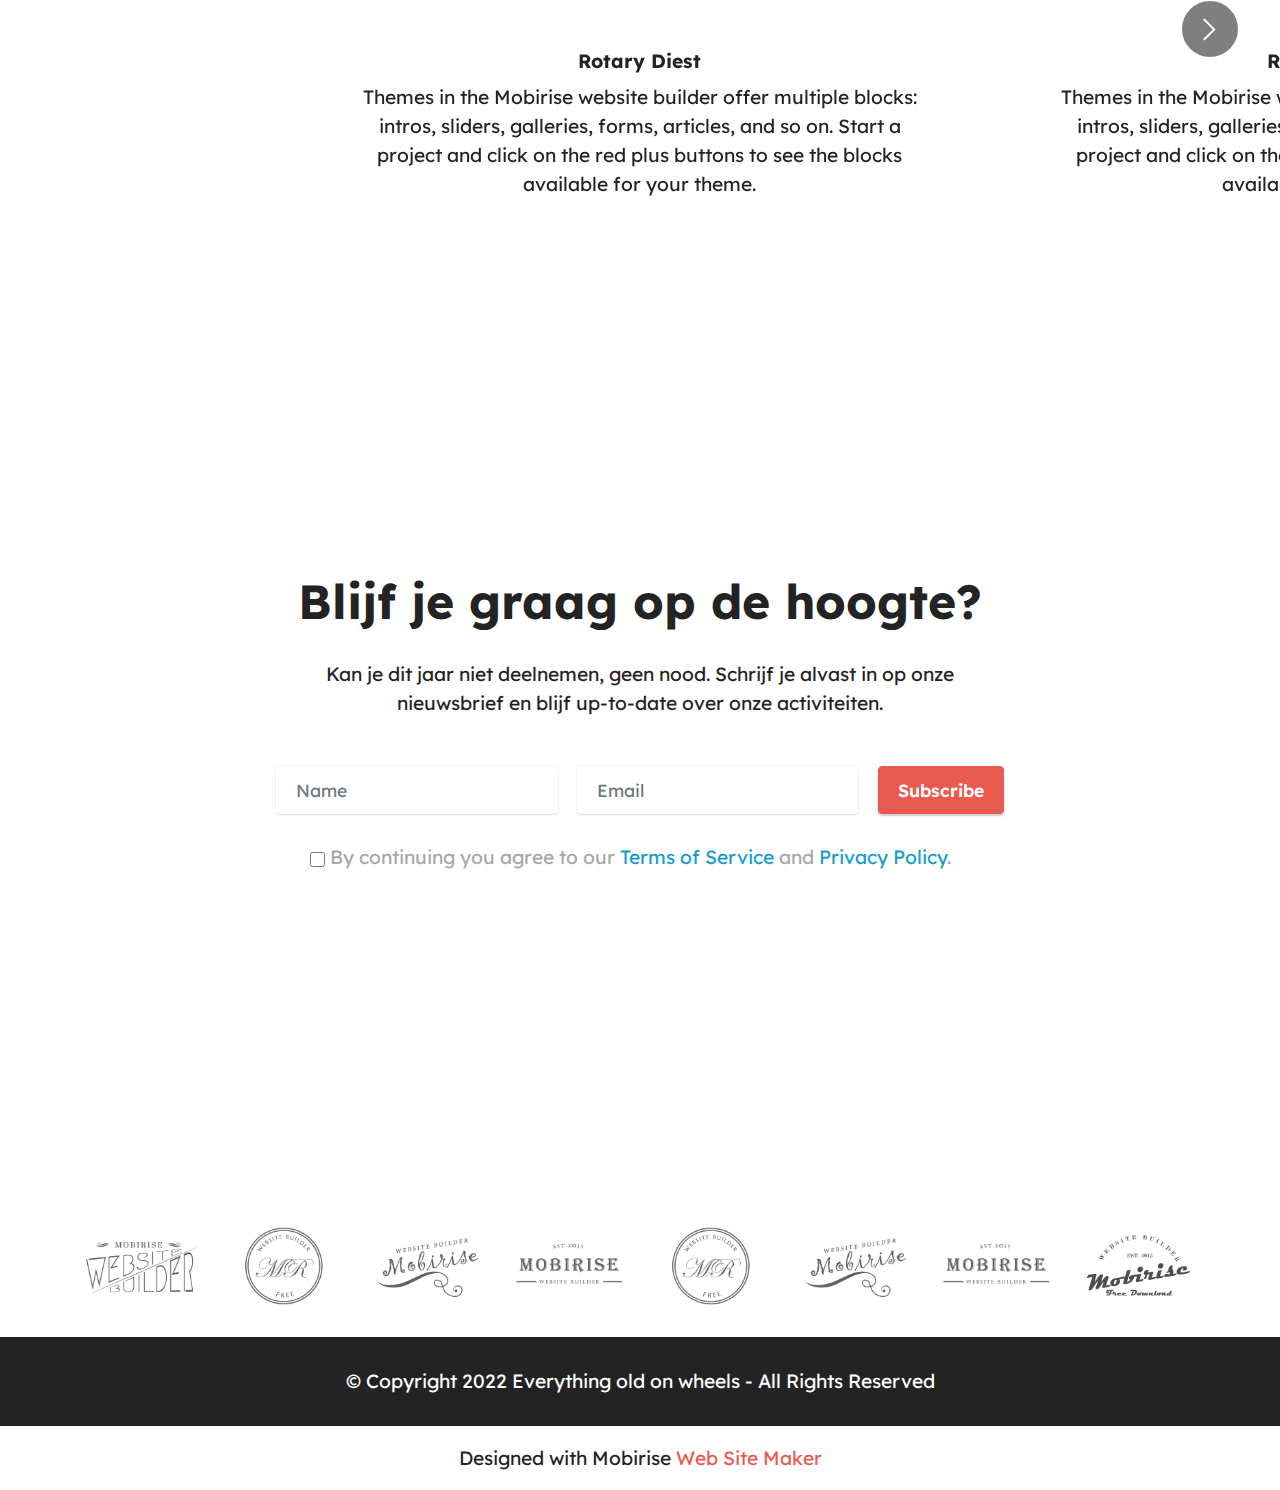
==== commit 3bda0332: "edit 2.4.3" ====
--- a/index.html
+++ b/index.html
@@ -62,9 +62,7 @@
                     <a class="iconfont-wrapper" href="https://www.facebook.com/Everythingoldonwheels-111850587250911" target="_blank">
                         <span class="p-2 mbr-iconfont socicon-facebook socicon"></span>
                     </a>
-                    <a class="iconfont-wrapper" href="https://instagram.com" target="_blank">
-                        <span class="p-2 mbr-iconfont socicon-instagram socicon"></span>
-                    </a>
+                    
                     
                     
                 </div>
@@ -583,7 +581,7 @@
     <div class="container">
         <div class="row justify-content-center">
             <div class="col-lg-8 mx-auto mbr-form" data-form-type="formoid">
-                <form action="https://mobirise.eu/" method="POST" class="mbr-form form-with-styler" data-form-title="Form Name"><input type="hidden" name="email" data-form-email="true" value="taF92btPlyWKzvpQ3hprlZXqHWOAN1z+qhU1ZAwedIqCSQoI5okYXHaFGmA12WoqMc9gzIKMcdwTAYvdn2L5E7Qop85ikFoKBVF1mk/1Ogd8AZWkYVolVKe6Op9uXMdu">
+                <form action="https://mobirise.eu/" method="POST" class="mbr-form form-with-styler" data-form-title="Form Name"><input type="hidden" name="email" data-form-email="true" value="jlHM0XwQJ+lj+zAZaPdR6SNbCYYJnZkAkwwfO5cGQ5+tmBi8SCylrgUCaDf7k6WNoVQ8ufKwk9nB50DUZjFgHOvqlte0FmYkpQdyUXkbOA85JRgEMPZeCSwzig/wSZub">
                     <div class="row">
                         <div hidden="hidden" data-form-alert="" class="alert alert-success col-12">Thanks for filling out the form!</div>
                         <div hidden="hidden" data-form-alert-danger="" class="alert alert-danger col-12">
@@ -670,7 +668,7 @@
             </div>
         </div>
     </div>
-</section><section class="display-7" style="padding: 0;align-items: center;justify-content: center;flex-wrap: wrap;    align-content: center;display: flex;position: relative;height: 4rem;"><a href="https://mobiri.se/2544058" style="flex: 1 1;height: 4rem;position: absolute;width: 100%;z-index: 1;"><img alt="" style="height: 4rem;" src="[data-uri]"></a><p style="margin: 0;text-align: center;" class="display-7">Created with Mobirise &#8204;</p><a style="z-index:1" href="https://mobirise.com/website-design-software.html">Web Designer Software</a></section><script src="assets/bootstrap/js/bootstrap.bundle.min.js"></script>  <script src="assets/parallax/jarallax.js"></script>  <script src="assets/smoothscroll/smooth-scroll.js"></script>  <script src="assets/ytplayer/index.js"></script>  <script src="assets/dropdown/js/navbar-dropdown.js"></script>  <script src="assets/countdown/countdown.js"></script>  <script src="assets/playervimeo/vimeo_player.js"></script>  <script src="assets/embla/embla.min.js"></script>  <script src="assets/embla/script.js"></script>  <script src="assets/theme/js/script.js"></script>  <script src="assets/formoid/formoid.min.js"></script>  
+</section><section class="display-7" style="padding: 0;align-items: center;justify-content: center;flex-wrap: wrap;    align-content: center;display: flex;position: relative;height: 4rem;"><a href="https://mobiri.se/2544058" style="flex: 1 1;height: 4rem;position: absolute;width: 100%;z-index: 1;"><img alt="" style="height: 4rem;" src="[data-uri]"></a><p style="margin: 0;text-align: center;" class="display-7">Designed with Mobirise &#8204;</p><a style="z-index:1" href="https://mobirise.com/website-maker.html">Web Site Maker</a></section><script src="assets/bootstrap/js/bootstrap.bundle.min.js"></script>  <script src="assets/parallax/jarallax.js"></script>  <script src="assets/smoothscroll/smooth-scroll.js"></script>  <script src="assets/ytplayer/index.js"></script>  <script src="assets/dropdown/js/navbar-dropdown.js"></script>  <script src="assets/countdown/countdown.js"></script>  <script src="assets/playervimeo/vimeo_player.js"></script>  <script src="assets/embla/embla.min.js"></script>  <script src="assets/embla/script.js"></script>  <script src="assets/theme/js/script.js"></script>  <script src="assets/formoid/formoid.min.js"></script>  
   
   
 </body>
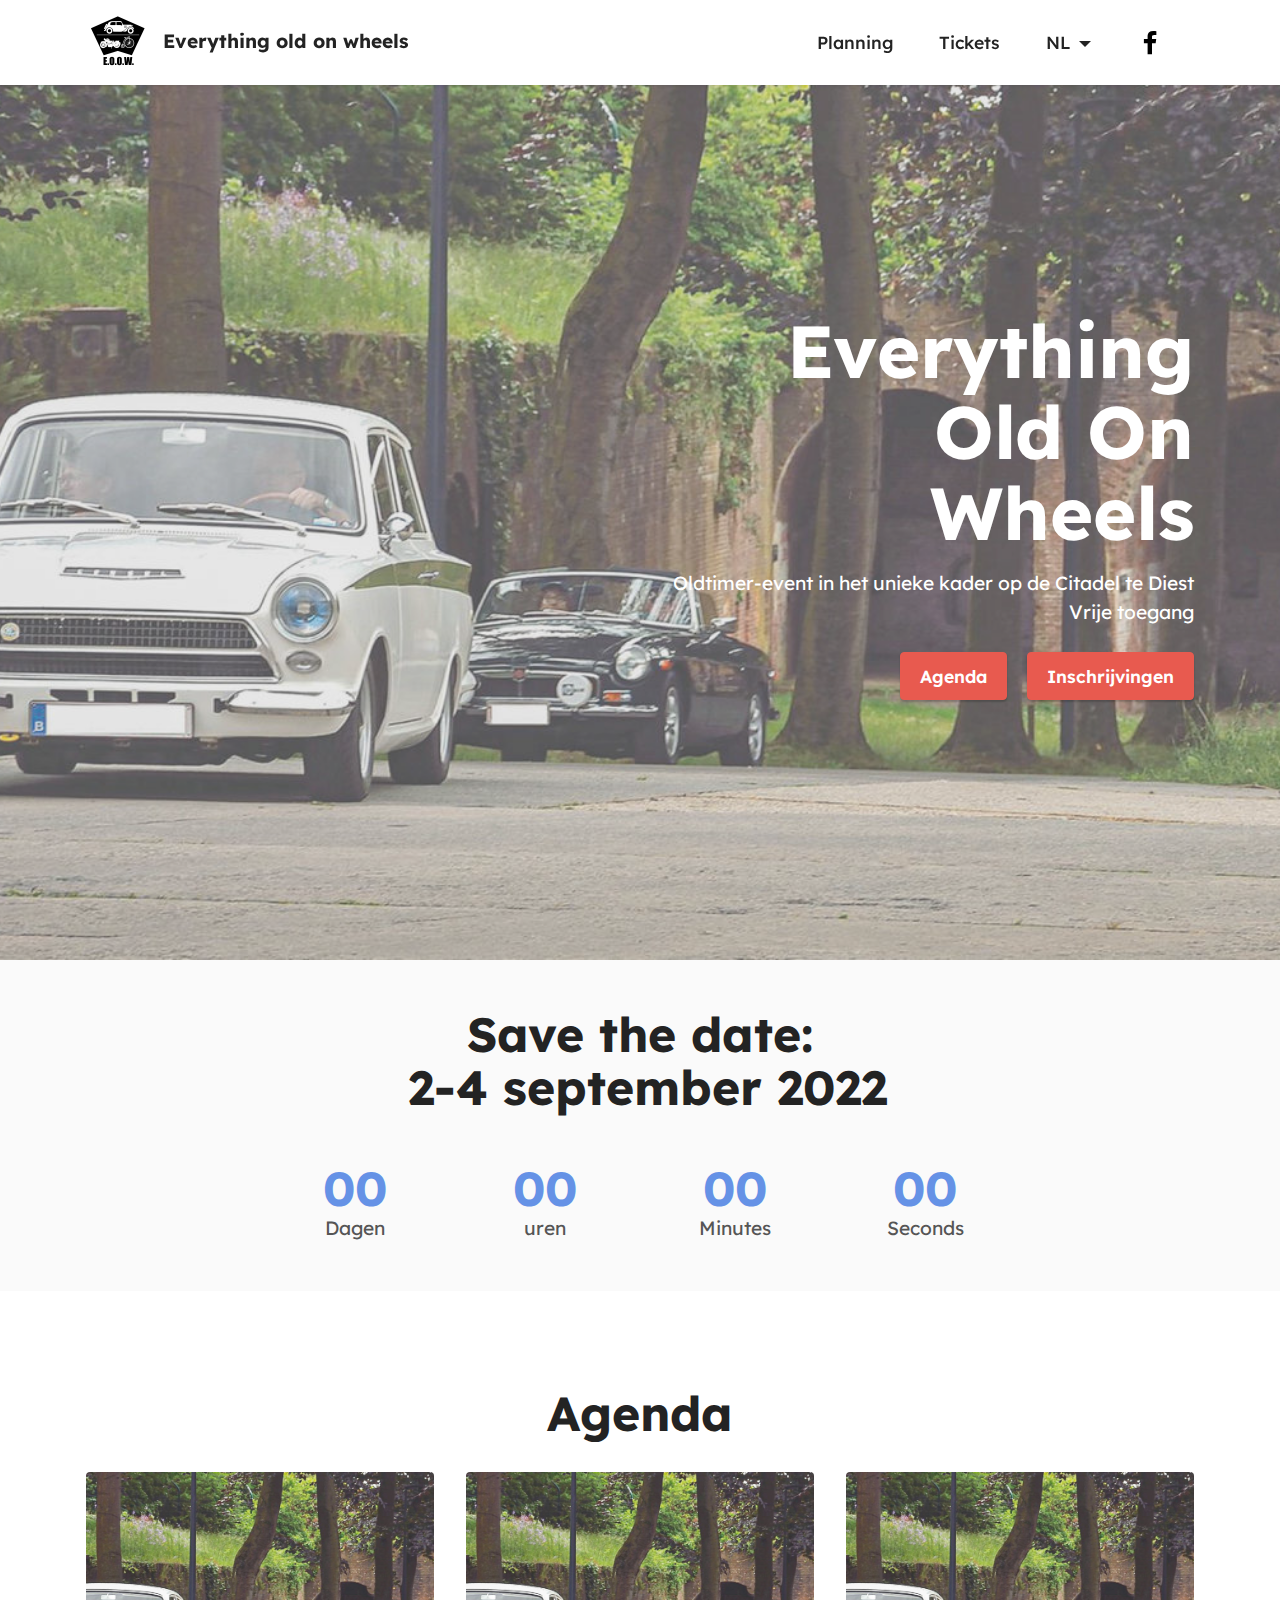
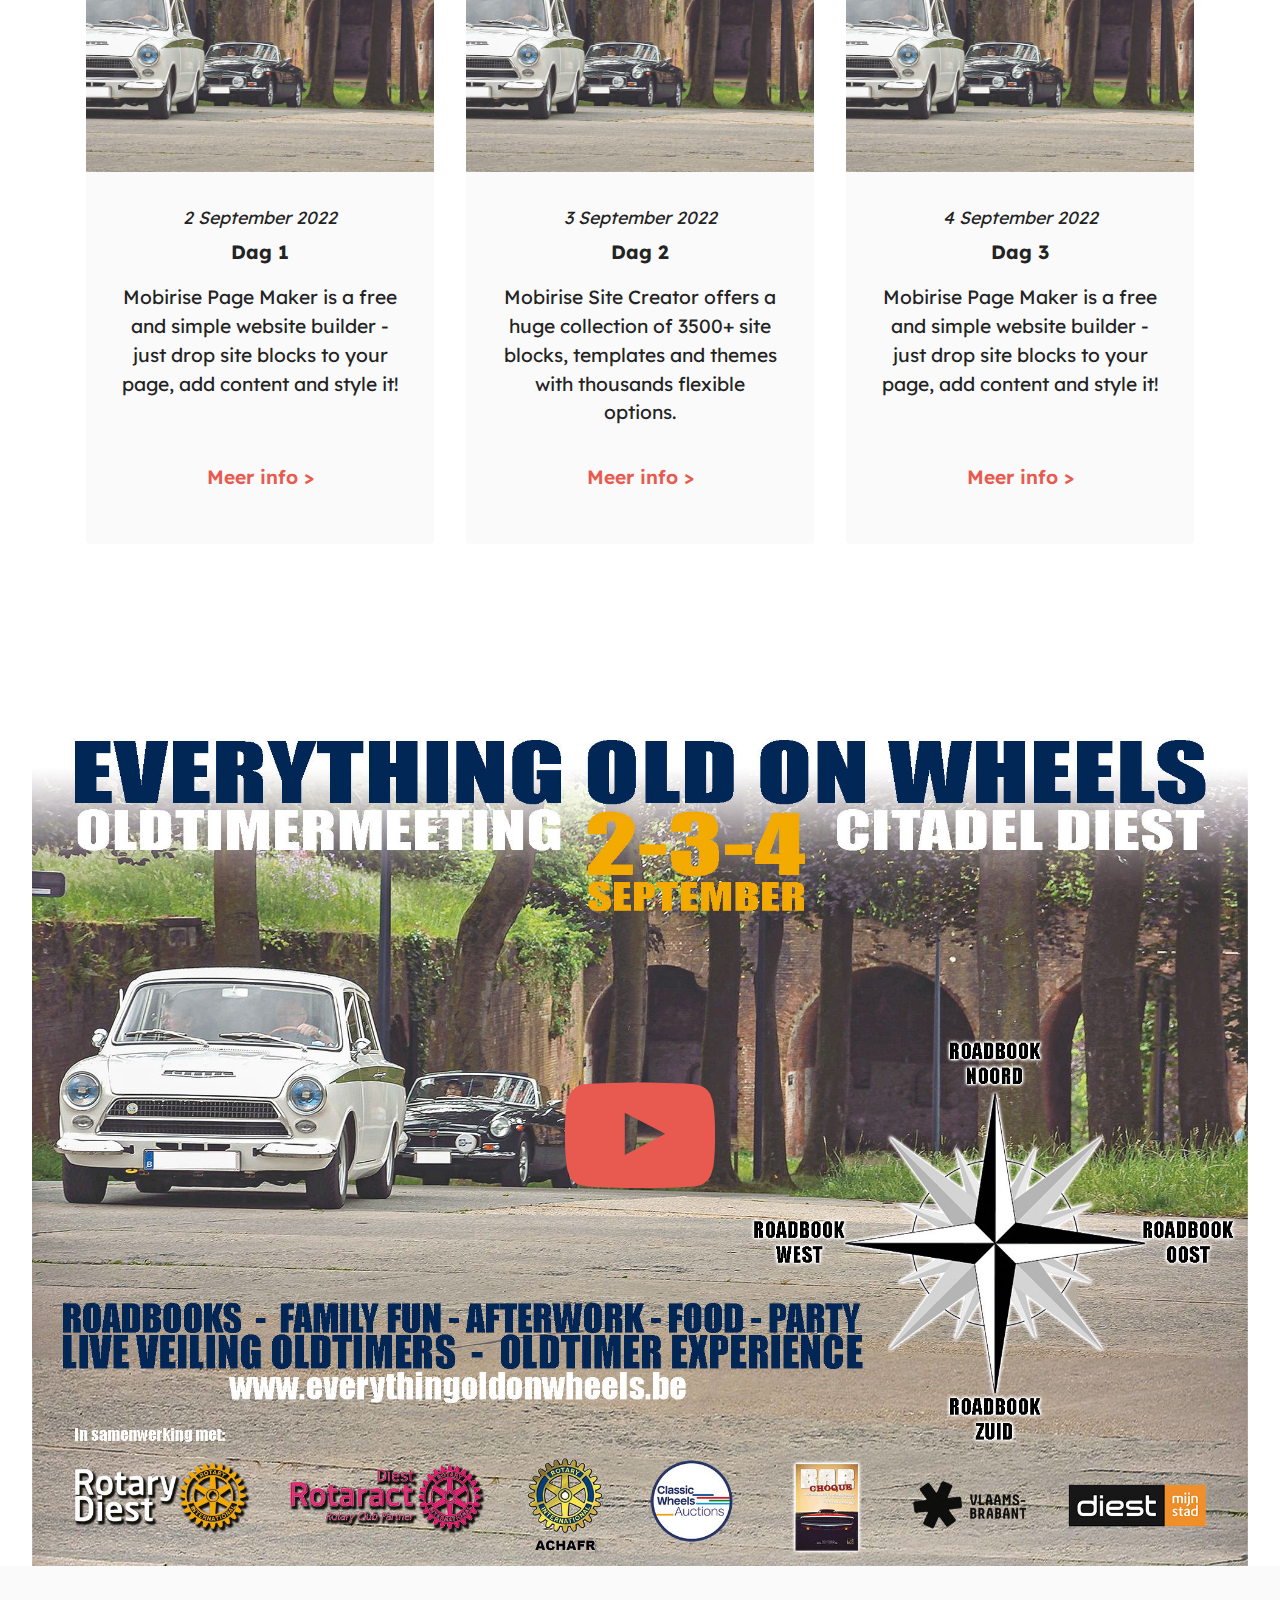
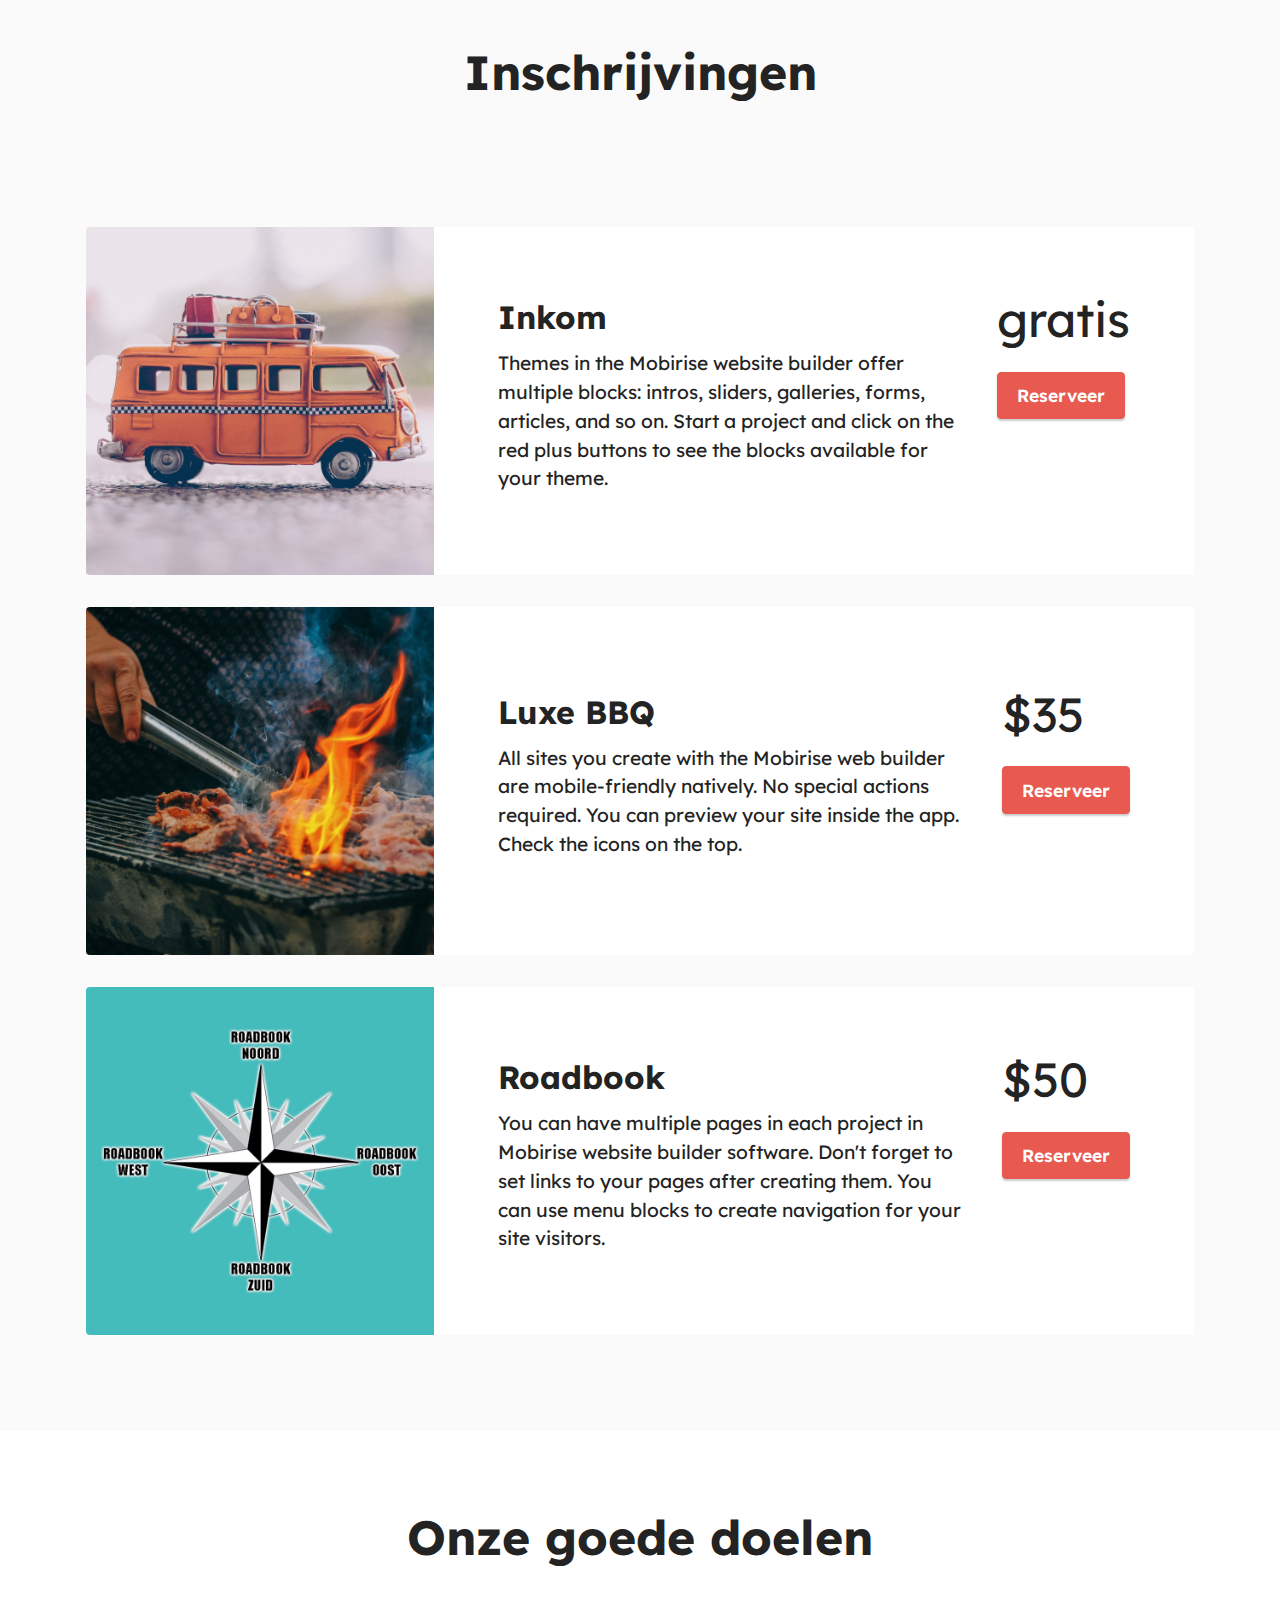
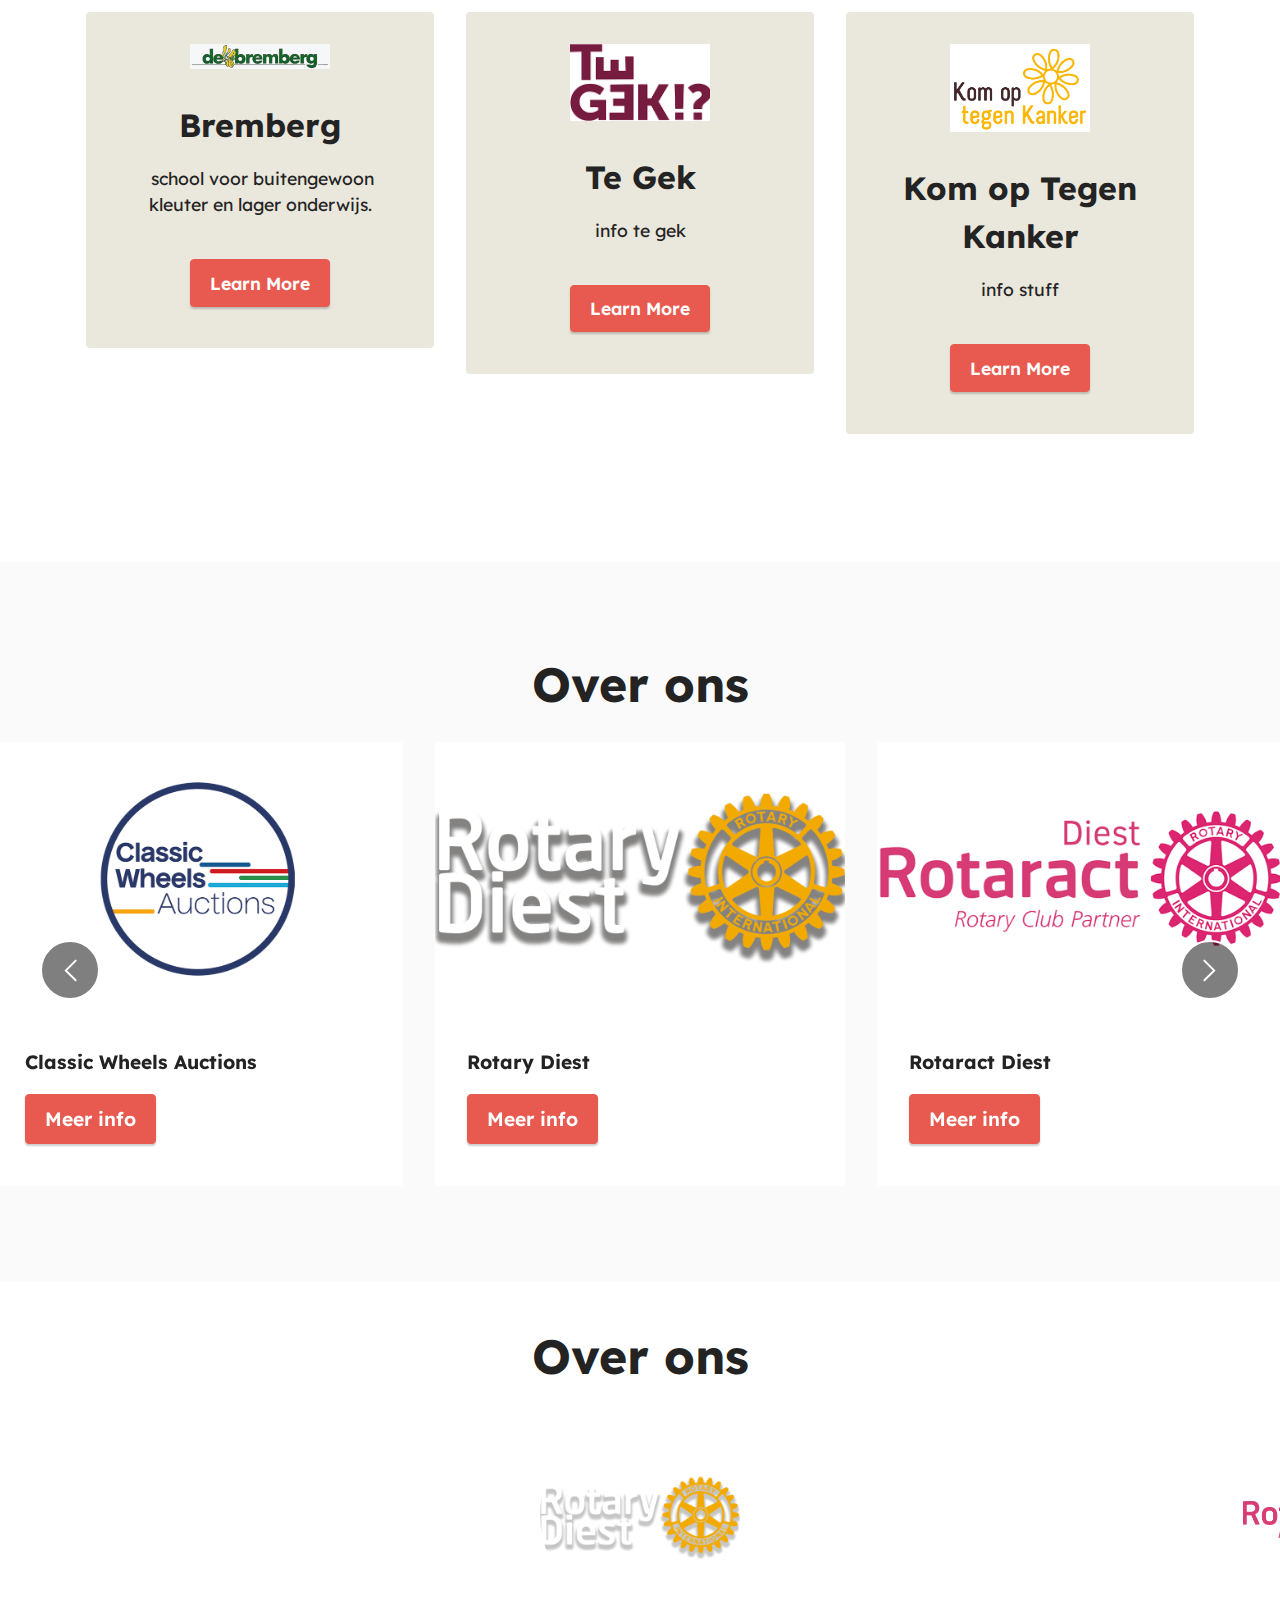
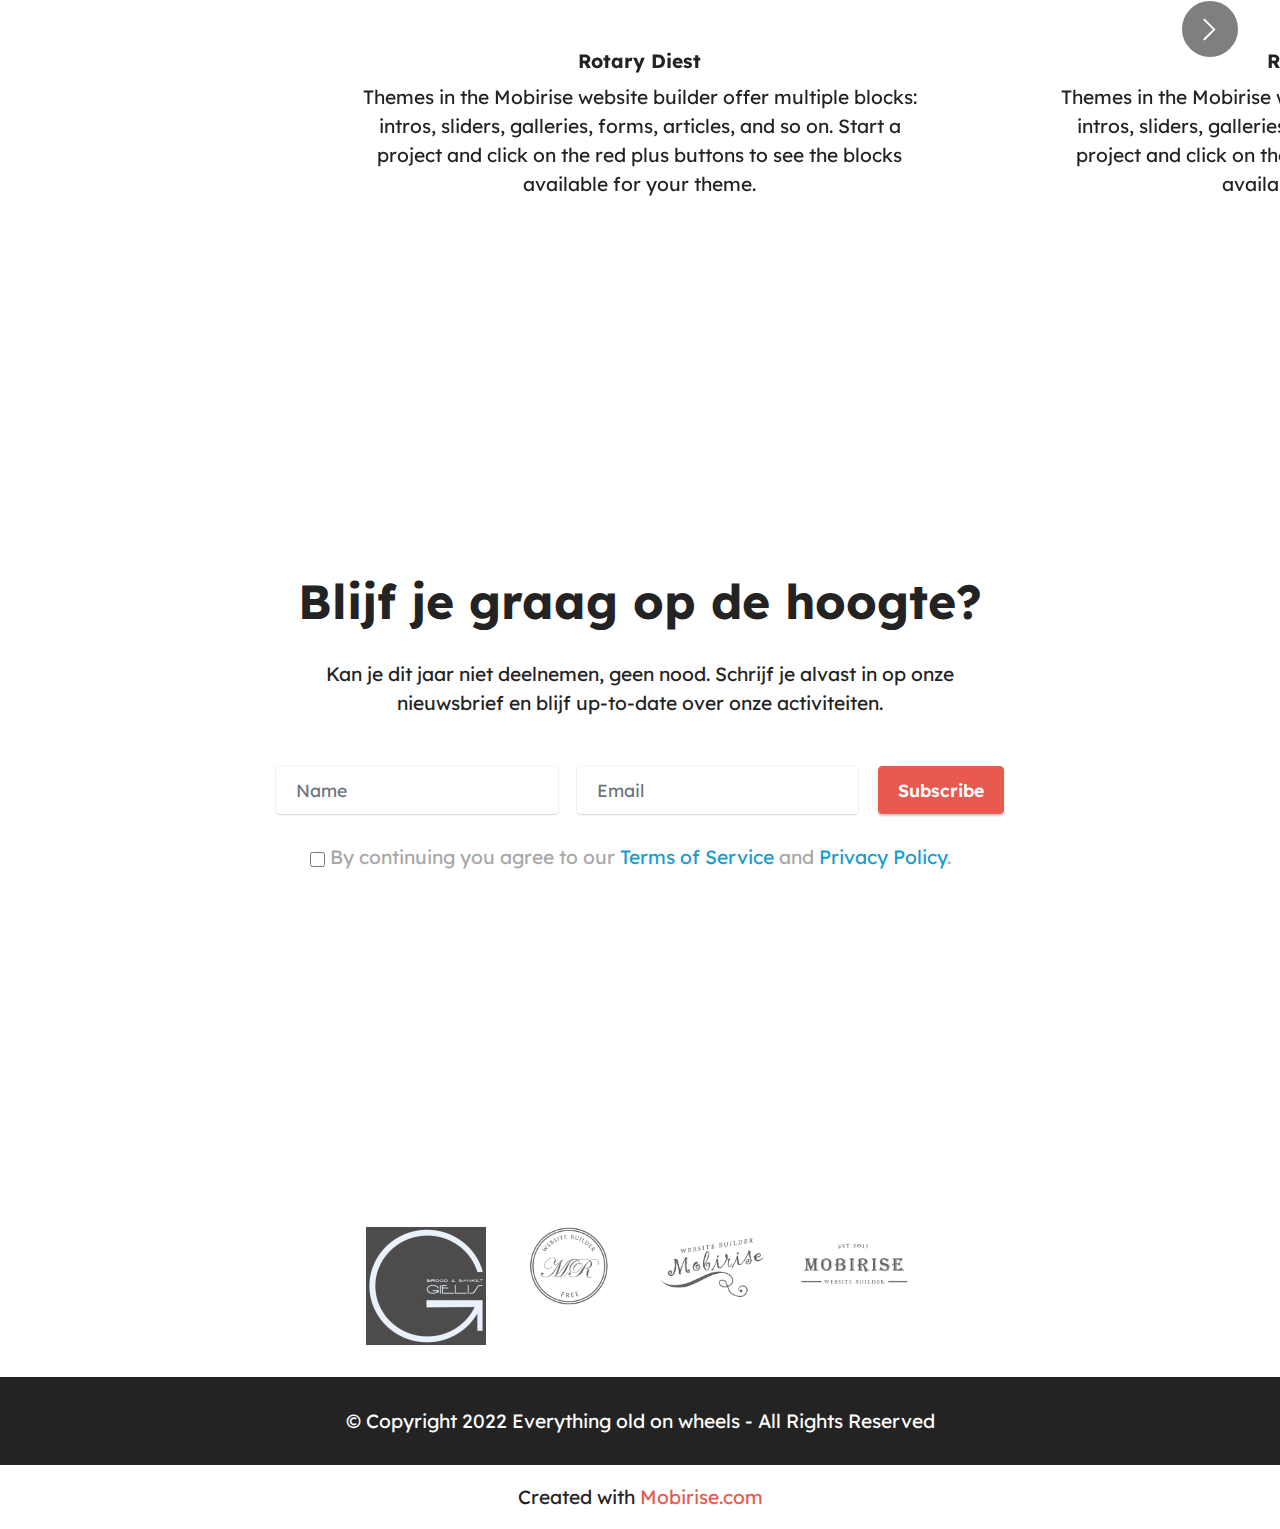
==== commit 6ab7fb1e: "add logo" ====
--- a/index.html
+++ b/index.html
@@ -581,7 +581,7 @@
     <div class="container">
         <div class="row justify-content-center">
             <div class="col-lg-8 mx-auto mbr-form" data-form-type="formoid">
-                <form action="https://mobirise.eu/" method="POST" class="mbr-form form-with-styler" data-form-title="Form Name"><input type="hidden" name="email" data-form-email="true" value="jlHM0XwQJ+lj+zAZaPdR6SNbCYYJnZkAkwwfO5cGQ5+tmBi8SCylrgUCaDf7k6WNoVQ8ufKwk9nB50DUZjFgHOvqlte0FmYkpQdyUXkbOA85JRgEMPZeCSwzig/wSZub">
+                <form action="https://mobirise.eu/" method="POST" class="mbr-form form-with-styler" data-form-title="Form Name"><input type="hidden" name="email" data-form-email="true" value="bVBFtK7pSsRLPWDDhOe6dXj+3UHkaXontjz8qlArVe7baltS02zEdhmXwhDSHR0TnJkLcUh/Ryc31wTEpJIdGBhtc56EwLZew6jnbkFo3hzIGlEdaEUnsfsxV/n9f0hV">
                     <div class="row">
                         <div hidden="hidden" data-form-alert="" class="alert alert-success col-12">Thanks for filling out the form!</div>
                         <div hidden="hidden" data-form-alert-danger="" class="alert alert-danger col-12">
@@ -626,7 +626,7 @@
         </div>
         <div class="row justify-content-center mt-4">
             <div class="col-md-3 card">
-                <img src="assets/images/1.png" alt="Mobirise Website Builder">
+                <img src="assets/images/logo-gielis.c0a96e0a2-240x236.jpg" alt="Mobirise Website Builder">
             </div>
             <div class="col-md-3 card">
                 <img src="assets/images/2.png" alt="Mobirise Website Builder">
@@ -636,18 +636,6 @@
             </div>
             <div class="col-md-3 card">
                 <img src="assets/images/4.png" alt="Mobirise Website Builder">
-            </div>
-            <div class="col-md-3 card">
-                <img src="assets/images/2.png" alt="Mobirise Website Builder">
-            </div>
-            <div class="col-md-3 card">
-                <img src="assets/images/3.png" alt="Mobirise Website Builder">
-            </div>
-            <div class="col-md-3 card">
-                <img src="assets/images/4.png" alt="Mobirise Website Builder">
-            </div>
-            <div class="col-md-3 card">
-                <img src="assets/images/5.png" alt="Mobirise Website Builder">
             </div>
         </div>
     </div>
@@ -668,7 +656,7 @@
             </div>
         </div>
     </div>
-</section><section class="display-7" style="padding: 0;align-items: center;justify-content: center;flex-wrap: wrap;    align-content: center;display: flex;position: relative;height: 4rem;"><a href="https://mobiri.se/2544058" style="flex: 1 1;height: 4rem;position: absolute;width: 100%;z-index: 1;"><img alt="" style="height: 4rem;" src="[data-uri]"></a><p style="margin: 0;text-align: center;" class="display-7">Designed with Mobirise &#8204;</p><a style="z-index:1" href="https://mobirise.com/website-maker.html">Web Site Maker</a></section><script src="assets/bootstrap/js/bootstrap.bundle.min.js"></script>  <script src="assets/parallax/jarallax.js"></script>  <script src="assets/smoothscroll/smooth-scroll.js"></script>  <script src="assets/ytplayer/index.js"></script>  <script src="assets/dropdown/js/navbar-dropdown.js"></script>  <script src="assets/countdown/countdown.js"></script>  <script src="assets/playervimeo/vimeo_player.js"></script>  <script src="assets/embla/embla.min.js"></script>  <script src="assets/embla/script.js"></script>  <script src="assets/theme/js/script.js"></script>  <script src="assets/formoid/formoid.min.js"></script>  
+</section><section class="display-7" style="padding: 0;align-items: center;justify-content: center;flex-wrap: wrap;    align-content: center;display: flex;position: relative;height: 4rem;"><a href="https://mobiri.se/2544058" style="flex: 1 1;height: 4rem;position: absolute;width: 100%;z-index: 1;"><img alt="" style="height: 4rem;" src="[data-uri]"></a><p style="margin: 0;text-align: center;" class="display-7">Created with &#8204;</p><a style="z-index:1" href="https://mobirise.com">Mobirise.com </a></section><script src="assets/bootstrap/js/bootstrap.bundle.min.js"></script>  <script src="assets/parallax/jarallax.js"></script>  <script src="assets/smoothscroll/smooth-scroll.js"></script>  <script src="assets/ytplayer/index.js"></script>  <script src="assets/dropdown/js/navbar-dropdown.js"></script>  <script src="assets/countdown/countdown.js"></script>  <script src="assets/playervimeo/vimeo_player.js"></script>  <script src="assets/embla/embla.min.js"></script>  <script src="assets/embla/script.js"></script>  <script src="assets/theme/js/script.js"></script>  <script src="assets/formoid/formoid.min.js"></script>  
   
   
 </body>
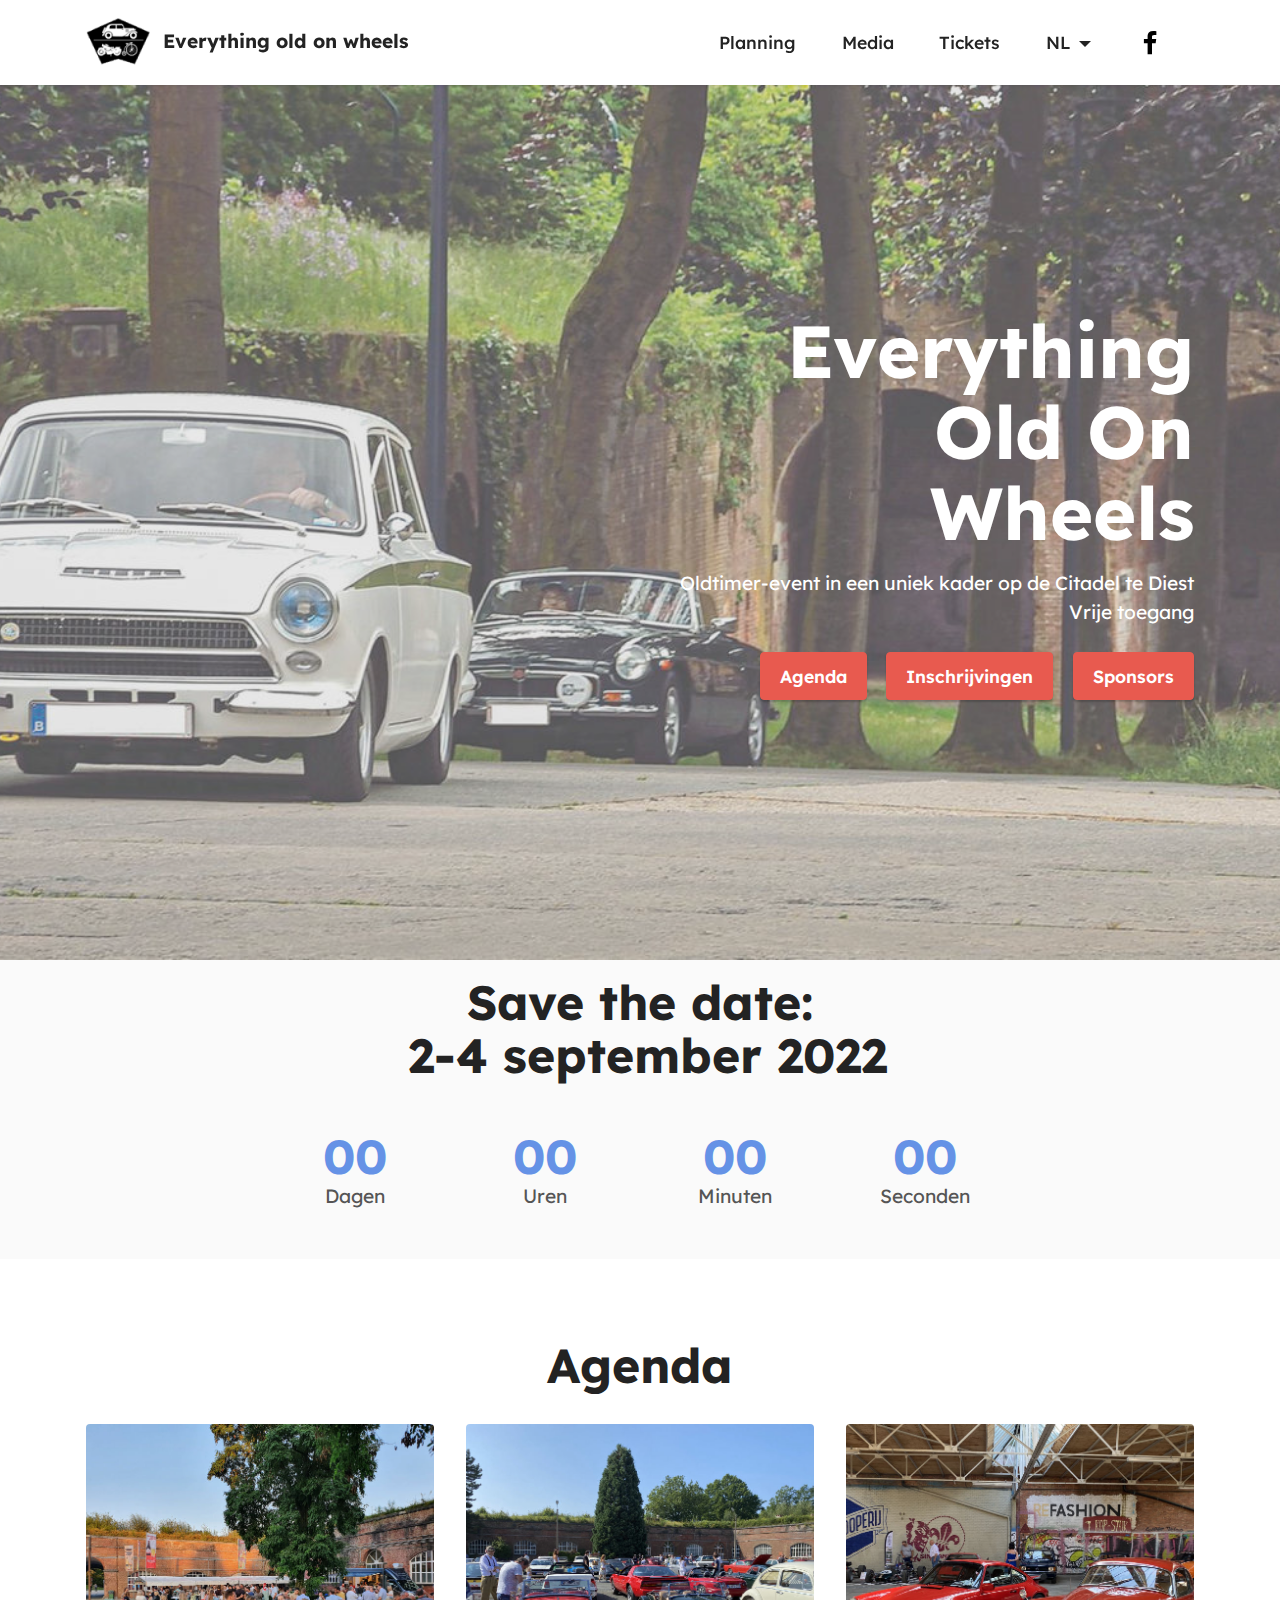
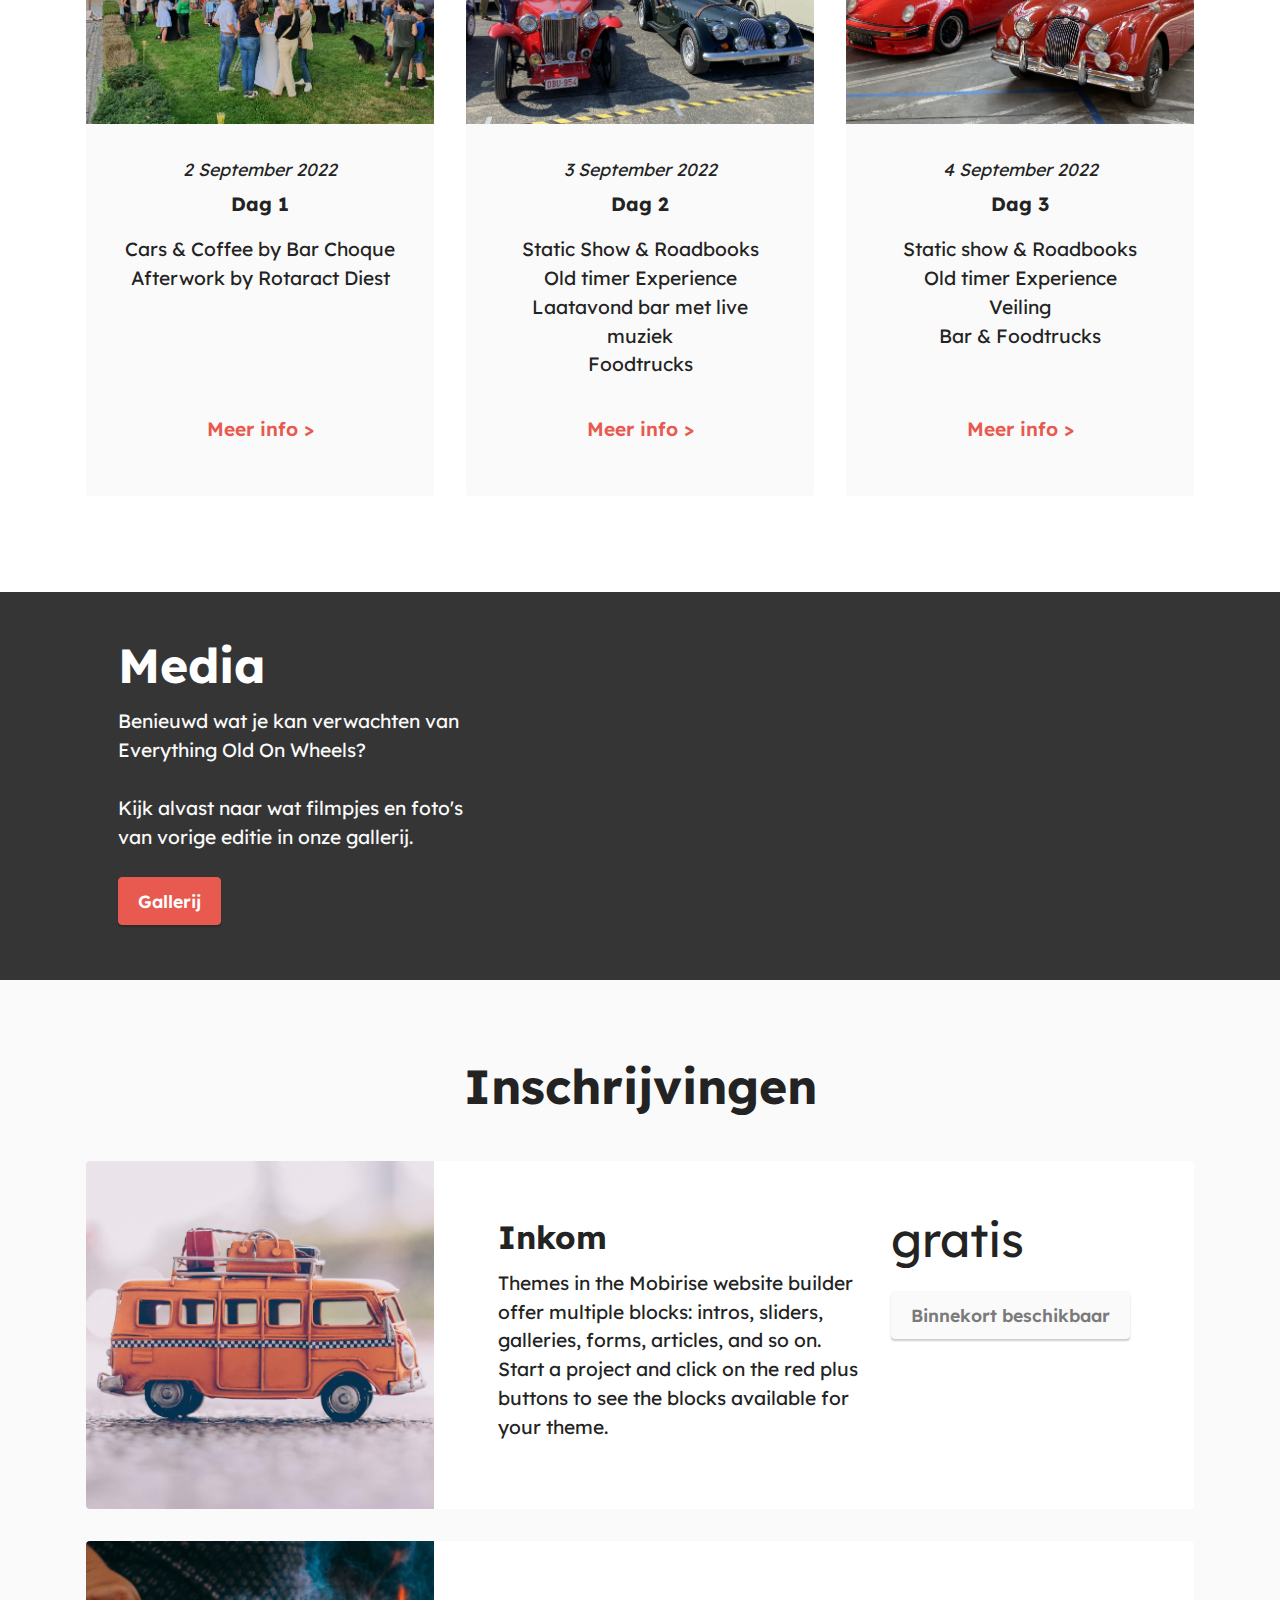
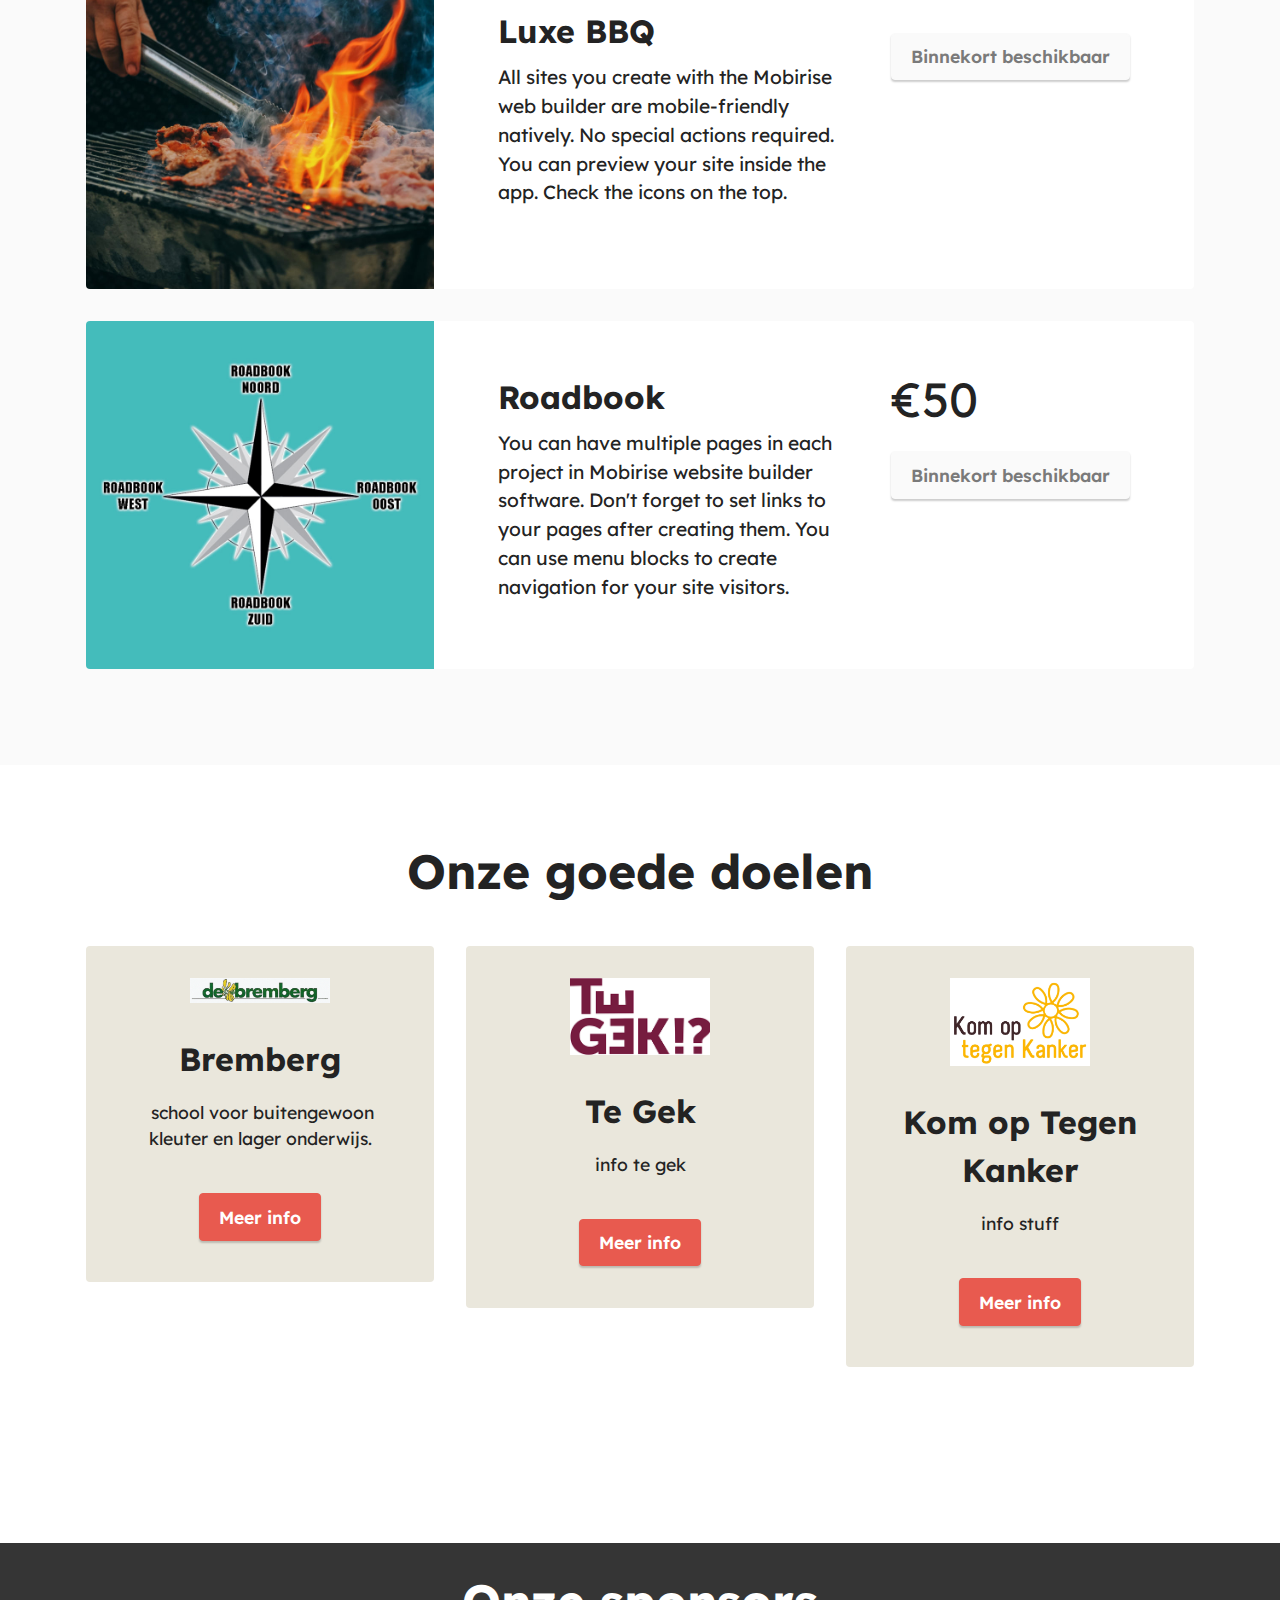
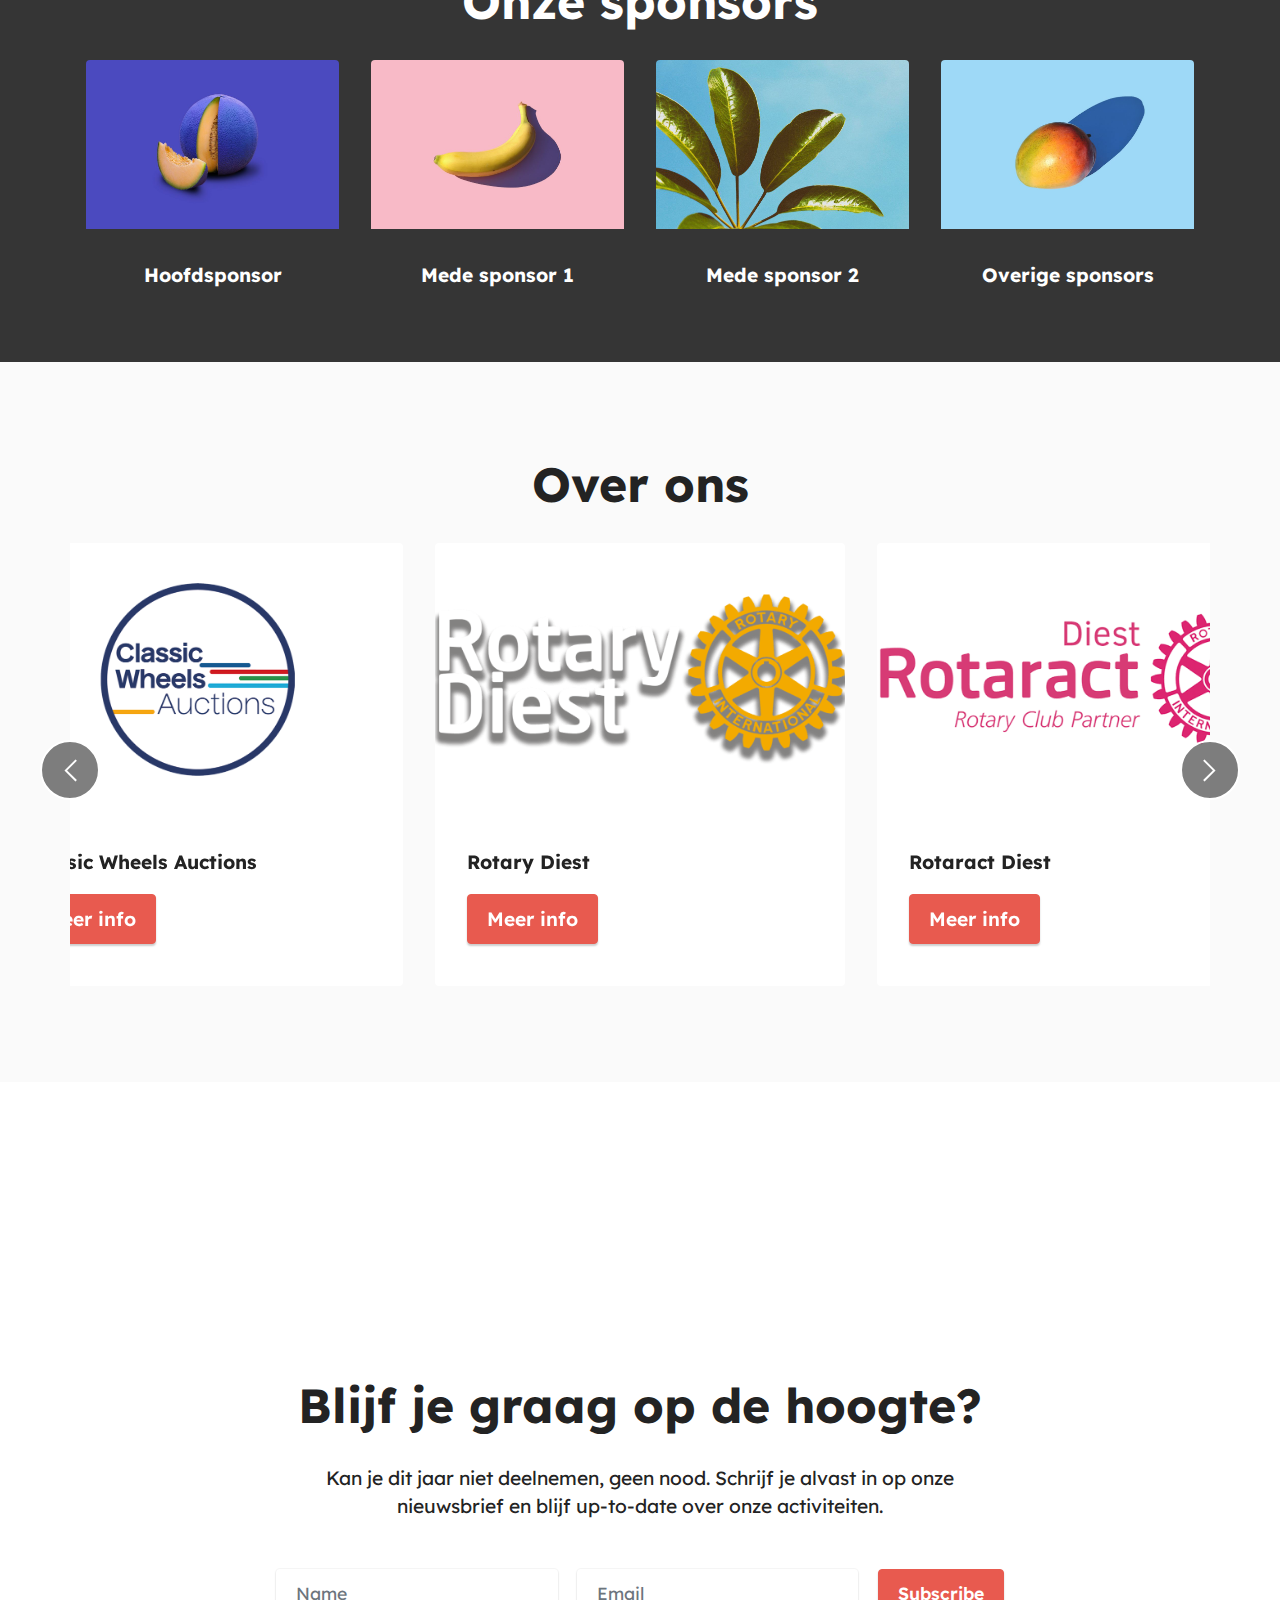
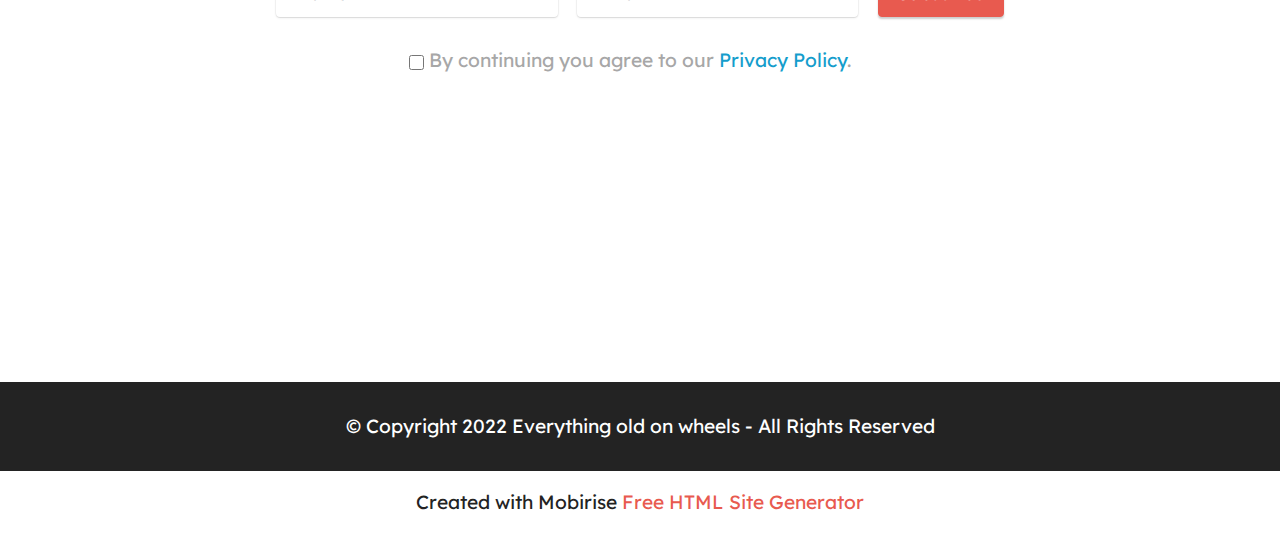
==== commit f231528c: "publish changes 2.5" ====
--- a/index.html
+++ b/index.html
@@ -10,7 +10,7 @@
   <meta property="og:image" content="assets/images/index-meta.png">
   <meta name="twitter:title" content="Everything Old On Wheels">
   <meta name="viewport" content="width=device-width, initial-scale=1, minimum-scale=1">
-  <link rel="shortcut icon" href="assets/images/197035262-317223840046917-2234385253904379001-n-128x128.png" type="image/x-icon">
+  <link rel="shortcut icon" href="assets/images/eoow-logo-80x80.png" type="image/x-icon">
   <meta name="description" content="Oldtimer-event in het unieke kader op de Citadel te Diest.">
   
   
@@ -41,10 +41,10 @@
             <div class="navbar-brand">
                 <span class="navbar-logo">
                     <a href="index.html">
-                        <img src="assets/images/197035262-317223840046917-2234385253904379001-n-128x128.png" alt="EOOW" style="height: 4rem;">
+                        <img src="assets/images/eoow-logo-80x80.png" alt="EOOW" style="height: 4rem;">
                     </a>
                 </span>
-                <span class="navbar-caption-wrap"><a class="navbar-caption text-black display-7" href="index.html#top">Everything old on wheels<br></a></span>
+                <span class="navbar-caption-wrap"><a class="navbar-caption text-black text-primary display-7" href="index.html">Everything old on wheels<br></a></span>
             </div>
             <button class="navbar-toggler" type="button" data-toggle="collapse" data-bs-toggle="collapse" data-target="#navbarSupportedContent" data-bs-target="#navbarSupportedContent" aria-controls="navbarNavAltMarkup" aria-expanded="false" aria-label="Toggle navigation">
                 <div class="hamburger">
@@ -55,9 +55,9 @@
                 </div>
             </button>
             <div class="collapse navbar-collapse" id="navbarSupportedContent">
-                <ul class="navbar-nav nav-dropdown nav-right" data-app-modern-menu="true"><li class="nav-item"><a class="nav-link link text-black text-primary display-4" href="index.html#content3-o">Planning</a></li>
+                <ul class="navbar-nav nav-dropdown nav-right" data-app-modern-menu="true"><li class="nav-item"><a class="nav-link link text-black text-primary show display-4" href="index.html#content3-o" aria-expanded="true">Planning</a></li><li class="nav-item"><a class="nav-link link text-black text-primary display-4" href="index.html#header15-2g">Media</a></li>
                     <li class="nav-item"><a class="nav-link link text-black text-primary display-4" href="index.html#features9-d">Tickets</a>
-                    </li><li class="nav-item dropdown"><a class="nav-link link text-black text-primary dropdown-toggle display-4" href="index.html#video5-0" data-toggle="dropdown-submenu" data-bs-toggle="dropdown" data-bs-auto-close="outside" aria-expanded="false">NL</a><div class="dropdown-menu" aria-labelledby="dropdown-639"><a class="text-black text-primary dropdown-item display-4" href="index.html#top">NL</a><a class="text-black text-primary dropdown-item display-4" href="https://google.be">FR</a><a class="text-black text-primary dropdown-item display-4" href="https://google.be">ENG<br></a></div></li></ul>
+                    </li><li class="nav-item dropdown"><a class="nav-link link text-black text-primary dropdown-toggle display-4" href="index.html#video5-0" data-toggle="dropdown-submenu" data-bs-toggle="dropdown" data-bs-auto-close="outside" aria-expanded="false">NL</a><div class="dropdown-menu" aria-labelledby="dropdown-639"><a class="text-black text-primary dropdown-item display-4" href="index.html#top">NL</a><a class="text-black text-primary dropdown-item display-4" href="index.html">FR</a><a class="text-black text-primary dropdown-item display-4" href="index.html">ENG<br></a></div></li></ul>
                 <div class="icons-menu">
                     <a class="iconfont-wrapper" href="https://www.facebook.com/Everythingoldonwheels-111850587250911" target="_blank">
                         <span class="p-2 mbr-iconfont socicon-facebook socicon"></span>
@@ -84,8 +84,8 @@
                 <h1 class="mbr-section-title mbr-fonts-style mb-3 display-1"><strong>Everything<br>Old On Wheels</strong></h1>
                 
                 <p class="mbr-text mbr-fonts-style display-7">
-                    Oldtimer-event in het unieke kader op de Citadel te Diest<br>Vrije toegang</p>
-                <div class="mbr-section-btn mt-3"><a class="btn btn-primary display-4" href="index.html#content3-o">Agenda</a> <a class="btn btn-primary display-4" href="index.html#features9-d">Inschrijvingen<br></a></div>
+                    Oldtimer-event in een uniek kader op de Citadel te Diest<br>Vrije toegang</p>
+                <div class="mbr-section-btn mt-3"><a class="btn btn-primary display-4" href="index.html#content3-o">Agenda</a> <a class="btn btn-primary display-4" href="index.html#features9-d">Inschrijvingen<br></a>  <a class="btn btn-primary display-4" href="sponsors.html">Sponsors<br></a></div>
             </div>
         </div>
     </div>
@@ -102,9 +102,9 @@
                 
                 <div class="countdown-cont align-center mb-5">
                     <div class="daysCountdown col-xs-3 col-sm-3 col-md-3" title="Dagen"></div>
-                    <div class="hoursCountdown col-xs-3 col-sm-3 col-md-3" title="uren"></div>
-                    <div class="minutesCountdown col-xs-3 col-sm-3 col-md-3" title="Minutes"></div>
-                    <div class="secondsCountdown col-xs-3 col-sm-3 col-md-3" title="Seconds"></div>
+                    <div class="hoursCountdown col-xs-3 col-sm-3 col-md-3" title="Uren"></div>
+                    <div class="minutesCountdown col-xs-3 col-sm-3 col-md-3" title="Minuten"></div>
+                    <div class="secondsCountdown col-xs-3 col-sm-3 col-md-3" title="Seconden"></div>
                     <div class="countdown" data-due-date="2022/09/02"></div>
                 </div>
                 
@@ -127,13 +127,12 @@
             <div class="item features-image сol-12 col-md-6 col-lg-4">
                 <div class="item-wrapper">
                     <div class="item-img">
-                        <img src="assets/images/eoow22-mainpicture-1256x707.jpg" alt="Mobirise Website Builder" title="">
+                        <a href="planning.html#timeline3-p"><img src="assets/images/20210903-194152-815x611.jpg" alt="dag1-image" title=""></a>
                     </div>
                     <div class="item-content">
                         <h5 class="item-title mbr-fonts-style display-4"><em>2 September 2022</em></h5>
                         <h6 class="item-subtitle mbr-fonts-style mt-1 display-7"><strong>Dag 1</strong></h6>
-                        <p class="mbr-text mbr-fonts-style mt-3 display-7">Mobirise Page Maker is a free and simple
-                            website builder - just drop site blocks to your page, add content and style it!</p>
+                        <p class="mbr-text mbr-fonts-style mt-3 display-7">Cars &amp; Coffee by Bar Choque<br>Afterwork by Rotaract Diest</p>
                     </div>
                     <div class="mbr-section-btn item-footer mt-2"><a href="planning.html#timeline3-p" class="btn item-btn btn-primary-outline display-7">Meer info &gt;</a></div>
                 </div>
@@ -141,14 +140,12 @@
             <div class="item features-image сol-12 col-md-6 col-lg-4">
                 <div class="item-wrapper">
                     <div class="item-img">
-                        <img src="assets/images/eoow22-mainpicture-1256x707.jpg" alt="Mobirise Website Builder" title="">
+                        <a href="planning.html#timeline3-q"><img src="assets/images/006-b-citadel-4-815x611.jpg" alt="dag2-image" title=""></a>
                     </div>
                     <div class="item-content">
                         <h5 class="item-title mbr-fonts-style display-4"><em>3 September 2022</em></h5>
                         <h6 class="item-subtitle mbr-fonts-style mt-1 display-7"><strong>Dag 2</strong></h6>
-                        <p class="mbr-text mbr-fonts-style mt-3 display-7">Mobirise Site Creator offers a huge
-                            collection of 3500+ site blocks, templates and themes with thousands flexible options. <br>
-                        </p>
+                        <p class="mbr-text mbr-fonts-style mt-3 display-7">Static Show &amp; Roadbooks<br>Old timer Experience<br>Laatavond bar met live muziek<br>Foodtrucks</p>
                     </div>
                     <div class="mbr-section-btn item-footer mt-2"><a href="planning.html#timeline3-q" class="btn item-btn btn-primary-outline display-7">Meer info &gt;</a></div>
                 </div>
@@ -156,13 +153,12 @@
             <div class="item features-image сol-12 col-md-6 col-lg-4">
                 <div class="item-wrapper">
                     <div class="item-img">
-                        <img src="assets/images/eoow22-mainpicture-1256x707.jpg" alt="Mobirise Website Builder" title="">
+                        <a href="planning.html#timeline3-r"><img src="assets/images/e-veiling-2-815x611.jpg" alt="dag3-image" title=""></a>
                     </div>
                     <div class="item-content">
                         <h5 class="item-title mbr-fonts-style display-4"><em>4 September 2022</em></h5>
                         <h6 class="item-subtitle mbr-fonts-style mt-1 display-7"><strong>Dag 3</strong></h6>
-                        <p class="mbr-text mbr-fonts-style mt-3 display-7">Mobirise Page Maker is a free and simple
-                            website builder - just drop site blocks to your page, add content and style it!</p>
+                        <p class="mbr-text mbr-fonts-style mt-3 display-7">Static show &amp; Roadbooks<br>Old timer Experience<br>Veiling<br>Bar &amp; Foodtrucks</p>
                     </div>
                     <div class="mbr-section-btn item-footer mt-2"><a href="planning.html#timeline3-r" class="btn item-btn btn-primary-outline display-7">Meer info &gt;</a></div>
                 </div>
@@ -172,40 +168,24 @@
     </div>
 </section>
 
-<section data-bs-version="5.1" class="video1 cid-t4CntPcq78" id="video1-1a">
-    
-    
-    <div class="align-center container-fluid">
-        <div class="mbr-section-head">
-            
-            
-        </div>
-        <div class="row justify-content-center mt-4">
-            <div class="col-12 col-lg-12">
-                <div class="box">
-                    <div class="mbr-media show-modal align-center" data-modal=".modalWindow">
-                        <img src="assets/images/achtergrond-affiche-reexport-2000x1418.jpg" alt="Mobirise Website Builder">
-                        <div class="icon-wrap">
-                            <a class="text-primary" href="#"><span class="mbr-iconfont socicon-youtube socicon" style="font-size: 150px;"></span></a>
-                        </div>
-                    </div>
-                </div>
-            </div>
-        </div>
-    </div>
-    <div>
-        <div class="modalWindow" style="display: none;">
-            <div class="modalWindow-container">
-                <div class="modalWindow-video-container">
-                    <div class="modalWindow-video">
-                        <iframe width="100%" height="100%" frameborder="0" allowfullscreen="1" data-src="https://youtu.be/CnMOFV5APLs"></iframe>
-                    </div>
-                    <a class="close" role="button" data-dismiss="modal" data-bs-dismiss="modal">
-                        <span aria-hidden="true" class="mbr-iconfont mobi-mbri-close mobi-mbri closeModal"></span>
-                        <span class="sr-only visually-hidden">Close</span>
-                    </a>
-                </div>
-            </div>
+<section data-bs-version="5.1" class="header15 cid-t5PakYVOa5" id="header15-2g">
+    
+
+    
+    
+
+    <div class="container">
+        <div class="row justify-content-center">
+            <div class="col-12 col-md">
+                <div class="text-wrapper">
+                    <h2 class="mbr-section-title mb-3 mbr-fonts-style display-2">
+                        <strong>Media</strong></h2>
+                    <p class="mbr-text mb-3 mbr-fonts-style display-7">
+                        Benieuwd wat je kan verwachten van Everything Old On Wheels?<br><br>Kijk alvast naar wat filmpjes en foto's van vorige editie in onze gallerij.</p>
+                    <div class="mbr-section-btn"><a class="btn btn-primary display-4" href="media.html">Gallerij</a></div>
+                </div>
+            </div>
+            <div class="mbr-figure col-12 col-md-7"><iframe class="mbr-embedded-video" src="https://www.youtube.com/embed/CnMOFV5APLs?rel=0&amp;amp;mute=1&amp;showinfo=0&amp;autoplay=1&amp;loop=0" width="1280" height="720" frameborder="0" allowfullscreen></iframe></div>
         </div>
     </div>
 </section>
@@ -237,7 +217,7 @@
                 <div class="row align-items-center">
                     <div class="col-12 col-md-4">
                         <div class="image-wrapper">
-                            <img src="assets/images/pexels-nubia-navarro-nubikini-385997-copy-816x816.jpg" alt="Mobirise Website Builder">
+                            <img src="assets/images/pexels-nubia-navarro-nubikini-385997-copy-816x816.jpg" alt="inkom-image">
                         </div>
                     </div>
                     <div class="col-12 col-md">
@@ -252,7 +232,7 @@
                                 </div>
                                 <div class="col-md-auto">
                                     <p class="price mbr-fonts-style display-2">gratis</p>
-                                    <div class="mbr-section-btn"><a href="https://everything-old-on-wheels.eventsquare.co/" class="btn btn-primary display-4">Reserveer</a></div>
+                                    <div class="mbr-section-btn"><a class="btn btn-white display-4">Binnekort beschikbaar</a></div>
                                 </div>
                                 <div></div>
                             </div>
@@ -266,7 +246,7 @@
                 <div class="row align-items-center">
                     <div class="col-12 col-md-4">
                         <div class="image-wrapper">
-                            <img src="assets/images/pexels-min-an-1482803-copy-816x816.jpg" alt="Mobirise Website Builder">
+                            <img src="assets/images/pexels-min-an-1482803-copy-1-816x816.jpg" alt="bbq-image">
                         </div>
                     </div>
                     <div class="col-12 col-md">
@@ -280,8 +260,8 @@
                                     </p>
                                 </div>
                                 <div class="col-md-auto">
-                                    <p class="price mbr-fonts-style display-2">$35</p>
-                                    <div class="mbr-section-btn"><a href="https://everything-old-on-wheels.eventsquare.co/" class="btn btn-primary display-4">Reserveer</a></div>
+                                    <p class="price mbr-fonts-style display-2"></p>
+                                    <div class="mbr-section-btn"><a class="btn btn-white display-4">Binnekort beschikbaar</a></div>
                                 </div>
                                 <div></div>
                             </div>
@@ -295,7 +275,7 @@
                 <div class="row align-items-center">
                     <div class="col-12 col-md-4">
                         <div class="image-wrapper">
-                            <img src="assets/images/roadbooks-816x816.jpg" alt="Mobirise Website Builder">
+                            <img src="assets/images/roadbooks-816x816.jpg" alt="roadbook-image">
                         </div>
                     </div>
                     <div class="col-12 col-md">
@@ -309,8 +289,8 @@
                                     </p>
                                 </div>
                                 <div class="col-md-auto">
-                                    <p class="price mbr-fonts-style display-2">$50</p>
-                                    <div class="mbr-section-btn"><a href="https://everything-old-on-wheels.eventsquare.co/" class="btn btn-primary display-4">Reserveer</a></div>
+                                    <p class="price mbr-fonts-style display-2">€50</p>
+                                    <div class="mbr-section-btn"><a class="btn btn-white display-4">Binnekort beschikbaar</a></div>
                                 </div>
                                 <div></div>
                             </div>
@@ -354,7 +334,7 @@
                         <h5 class="card-title mbr-fonts-style mb-3 display-5">
                             <strong>Bremberg</strong></h5>
                         <p class="mbr-text mbr-fonts-style mb-4 display-4">&nbsp;school voor buitengewoon kleuter en lager onderwijs.</p>
-                        <div class="mbr-section-btn mt-3"><a class="btn btn-primary display-4" href="https://mobiri.se">Learn More</a></div>
+                        <div class="mbr-section-btn mt-3"><a class="btn btn-primary display-4" href="https://www.schooldebremberg.com">Meer info</a></div>
                     </div>
                 </div>
             </div>
@@ -368,7 +348,7 @@
                         <h5 class="card-title mbr-fonts-style mb-3 display-5"><strong>Te Gek</strong></h5>
                         <p class="mbr-text mbr-fonts-style mb-4 display-4">
                             info te gek<br></p>
-                        <div class="mbr-section-btn mt-3"><a class="btn btn-primary display-4" href="https://mobiri.se">Learn More</a></div>
+                        <div class="mbr-section-btn mt-3"><a class="btn btn-primary display-4" href="https://www.tegek.be">Meer info</a></div>
                     </div>
                 </div>
             </div>
@@ -382,11 +362,97 @@
                         <h5 class="card-title mbr-fonts-style mb-3 display-5"><strong>Kom op Tegen Kanker</strong></h5>
                         <p class="mbr-text mbr-fonts-style mb-4 display-4">
                             info stuff</p>
-                        <div class="mbr-section-btn mt-3"><a class="btn btn-primary display-4" href="https://mobiri.se">Learn More</a></div>
+                        <div class="mbr-section-btn mt-3"><a class="btn btn-primary display-4" href="https://www.komoptegenkanker.be">Meer info</a></div>
                     </div>
                 </div>
             </div>
             
+        </div>
+    </div>
+</section>
+
+<section data-bs-version="5.1" class="content4 cid-t5PssuLesc" id="content4-2p">
+    
+
+    
+    
+    <div class="container">
+        <div class="row justify-content-center">
+            <div class="title col-md-12 col-lg-10">
+                
+                
+                
+            </div>
+        </div>
+    </div>
+</section>
+
+<section data-bs-version="5.1" class="gallery3 cid-t5PqMl1zYX" id="gallery3-2o">
+    
+    
+    <div class="container">
+        <div class="mbr-section-head">
+            <h4 class="mbr-section-title mbr-fonts-style align-center mb-0 display-2">
+                <strong>Onze sponsors</strong></h4>
+            
+        </div>
+        <div class="row mt-4">
+            
+            <div class="item features-image сol-12 col-md-6 col-lg-3 active">
+                <div class="item-wrapper">
+                    <div class="item-img">
+                        <a href="sponsors.html#content4-22"><img src="assets/images/features1.jpg" alt="Mobirise Website Builder" data-slide-to="1" data-bs-slide-to="1"></a>
+                    </div>
+                    <div class="item-content">
+                        <h5 class="item-title mbr-fonts-style display-7">
+                            <strong>Hoofdsponsor</strong></h5>
+                        
+                        
+                    </div>
+                    
+                </div>
+            </div>
+            <div class="item features-image сol-12 col-md-6 col-lg-3">
+                <div class="item-wrapper">
+                    <div class="item-img">
+                        <a href="sponsors.html#team1-1y"><img src="assets/images/features3.jpg" alt="Mobirise Website Builder" data-slide-to="2" data-bs-slide-to="2"></a>
+                    </div>
+                    <div class="item-content">
+                        <h5 class="item-title mbr-fonts-style display-7">
+                            <strong>Mede sponsor 1</strong></h5>
+                        
+                        
+                    </div>
+                    
+                </div>
+            </div>
+            <div class="item features-image сol-12 col-md-6 col-lg-3">
+                <div class="item-wrapper">
+                    <div class="item-img">
+                        <a href="sponsors.html#team1-1y"><img src="assets/images/features4.jpg" alt="Mobirise Website Builder" title="" data-slide-to="3" data-bs-slide-to="3"></a>
+                    </div>
+                    <div class="item-content">
+                        <h5 class="item-title mbr-fonts-style display-7">
+                            <strong>Mede sponsor 2</strong></h5>
+                        
+                        
+                    </div>
+                    
+                </div>
+            </div><div class="item features-image сol-12 col-md-6 col-lg-3">
+                <div class="item-wrapper">
+                    <div class="item-img">
+                        <a href="sponsors.html#clients1-1h"><img src="assets/images/features2.jpg" alt="Mobirise Website Builder" data-slide-to="0" data-bs-slide-to="0"></a>
+                    </div>
+                    <div class="item-content">
+                        <h5 class="item-title mbr-fonts-style display-7">
+                            <strong>Overige sponsors</strong></h5>
+                        
+                        
+                    </div>
+                    
+                </div>
+            </div>
         </div>
     </div>
 </section>
@@ -400,8 +466,8 @@
                 <strong>Over ons</strong></h4>
             
         </div>
-        <div class="embla mt-4" data-skip-snaps="true" data-align="center" data-contain-scroll="trimSnaps" data-loop="true" data-auto-play-interval="5" data-draggable="true">
-            <div class="embla__viewport container-fluid">
+        <div class="embla mt-4" data-skip-snaps="true" data-align="center" data-contain-scroll="trimSnaps" data-loop="true" data-auto-play="true" data-auto-play-interval="8" data-draggable="true">
+            <div class="embla__viewport container">
                 <div class="embla__container">
                     <div class="embla__slide slider-image item active" style="margin-left: 1rem; margin-right: 1rem;">
                         <div class="slide-content">
@@ -477,111 +543,15 @@
     </div>
 </section>
 
-<section data-bs-version="5.1" class="people5 mbr-embla cid-t4BKrJOzBV" id="people5-12">
-
-    
-
-    
-
-    <div class="position-relative text-center">
-        <h3 class="mb-4 mbr-fonts-style display-2">
-            <strong>Over ons</strong></h3>
-
-        <div class="embla" data-skip-snaps="true" data-align="center" data-auto-play-interval="5" data-draggable="true">
-            <div class="embla__viewport container-fluid">
-                <div class="embla__container">
-                    <div class="embla__slide slider-image item" style="margin-left: 4rem; margin-right: 4rem;">
-                        <div class="user">
-                            <div class="user_image">
-                                <div class="item-wrapper position-relative">
-                                    <img src="assets/images/rotary-square-1000x1000.png" alt="Mobirise Website Builder">
-                                </div>
-                            </div>
-                            <div class="user_name mbr-fonts-style mb-2 display-7">
-                                <strong>Rotary Diest</strong></div>
-                            
-                            <div class="user_text mb-4">
-                                <p class="mbr-fonts-style display-7">
-                                    Themes in the Mobirise website builder offer multiple blocks: intros, sliders, galleries, forms, articles, and so on. Start a project and click on the red plus buttons to see the blocks available for your theme.
-                                </p>
-                            </div>
-                        </div>
-                    </div>
-                    <div class="embla__slide slider-image item" style="margin-left: 4rem; margin-right: 4rem;">
-                        <div class="user">
-                            <div class="user_image">
-                                <div class="item-wrapper position-relative">
-                                    <img src="assets/images/rotaract-diest-front-final-v2-380x380.png" alt="Mobirise Website Builder">
-                                </div>
-                            </div>
-                            <div class="user_name mbr-fonts-style mb-2 display-7">
-                                <strong>Rotaract Diest</strong><strong><br></strong></div>
-                            
-                            <div class="user_text mb-4">
-                                <p class="mbr-fonts-style display-7">
-                                    Themes in the Mobirise website builder offer multiple blocks: intros, sliders, galleries, forms, articles, and so on. Start a project and click on the red plus buttons to see the blocks available for your theme.
-                                </p>
-                            </div>
-                        </div>
-                    </div>
-                    <div class="embla__slide slider-image item" style="margin-left: 4rem; margin-right: 4rem;">
-                        <div class="user">
-                            <div class="user_image">
-                                <div class="item-wrapper position-relative">
-                                    <img src="assets/images/achafr-logo-1000x667.png" alt="Mobirise Website Builder">
-                                </div>
-                            </div>
-                            <div class="user_name mbr-fonts-style mb-2 display-7">
-                                <strong>Herbert</strong>
-                            </div>
-                            
-                            <div class="user_text mb-4">
-                                <p class="mbr-fonts-style display-7">
-                                    Themes in the Mobirise website builder offer multiple blocks: intros, sliders, galleries, forms, articles, and so on. Start a project and click on the red plus buttons to see the blocks available for your theme.
-                                </p>
-                            </div>
-                        </div>
-                    </div><div class="embla__slide slider-image item" style="margin-left: 4rem; margin-right: 4rem;">
-                        <div class="user">
-                            <div class="user_image">
-                                <div class="item-wrapper position-relative">
-                                    <img src="assets/images/classic-wheels-auction-1000x667.png" alt="Mobirise Website Builder" data-slide-to="3" data-bs-slide-to="4">
-                                </div>
-                            </div>
-                            <div class="user_name mbr-fonts-style mb-2 display-7">
-                                <strong>Herbert</strong>
-                            </div>
-                            
-                            <div class="user_text mb-4">
-                                <p class="mbr-fonts-style display-7">
-                                    Themes in the Mobirise website builder offer multiple blocks: intros, sliders, galleries, forms, articles, and so on. Start a project and click on the red plus buttons to see the blocks available for your theme.
-                                </p>
-                            </div>
-                        </div>
-                    </div>
-                </div>
-            </div>
-            <button class="embla__button embla__button--prev">
-                <span class="mobi-mbri mobi-mbri-arrow-prev mbr-iconfont" aria-hidden="true"></span>
-                <span class="sr-only visually-hidden visually-hidden">Previous</span>
-            </button>
-            <button class="embla__button embla__button--next">
-                <span class="mobi-mbri mobi-mbri-arrow-next mbr-iconfont" aria-hidden="true"></span>
-                <span class="sr-only visually-hidden visually-hidden">Next</span>
-            </button>
-        </div>
-    </div>
-</section>
-
 <section data-bs-version="5.1" class="form1 cid-t4BmfbVsZ2 mbr-fullscreen mbr-parallax-background" id="form1-g">
 
     
 
-    <div class="mbr-overlay" style="opacity: 0.5; background-color: rgb(255, 255, 255);"></div>
+    <div class="mbr-overlay" style="opacity: 0.7; background-color: rgb(255, 255, 255);"></div>
     <div class="container">
         <div class="row justify-content-center">
             <div class="col-lg-8 mx-auto mbr-form" data-form-type="formoid">
-                <form action="https://mobirise.eu/" method="POST" class="mbr-form form-with-styler" data-form-title="Form Name"><input type="hidden" name="email" data-form-email="true" value="bVBFtK7pSsRLPWDDhOe6dXj+3UHkaXontjz8qlArVe7baltS02zEdhmXwhDSHR0TnJkLcUh/Ryc31wTEpJIdGBhtc56EwLZew6jnbkFo3hzIGlEdaEUnsfsxV/n9f0hV">
+                <form action="https://mobirise.eu/" method="POST" class="mbr-form form-with-styler" data-form-title="Form Name"><input type="hidden" name="email" data-form-email="true" value="bR4EARqRkIFqSJifzYHP12qfZmFwyGAVEWvnR7r9nBZr5trgEtvVPSPjxFL51kQ3TpAlI0itJpvO8/Lhsgm6CNFMaLZ93BQz4yuaKYKSuHcYklRHNYQqoqU8fGmIF9mn">
                     <div class="row">
                         <div hidden="hidden" data-form-alert="" class="alert alert-success col-12">Thanks for filling out the form!</div>
                         <div hidden="hidden" data-form-alert-danger="" class="alert alert-danger col-12">
@@ -608,34 +578,9 @@
                     </div>
                 <span class="gdpr-block">
 <label>
-<span class="textGDPR display-7" style="color: #a7a7a7"><input type="checkbox" name="gdpr" id="gdpr-form1-g" required="">By continuing you agree to our <a style="color: #149dcc; text-decoration: none;" href="terms.html">Terms of Service</a> and <a style="color: #149dcc; text-decoration: none;" href="policy.html">Privacy Policy</a>.</span>
+<span class="textGDPR display-7" style="color: #a7a7a7"><input type="checkbox" name="gdpr" id="gdpr-form1-g" required="">By continuing you agree to our  <a style="color: #149dcc; text-decoration: none;" href="privacy.html">Privacy Policy</a>.</span>
 </label>
 </span></form>
-            </div>
-        </div>
-    </div>
-</section>
-
-<section data-bs-version="5.1" class="clients1 cid-t4BIV4Hwmn" id="clients1-y">
-    
-    <div class="images-container container">
-        <div class="mbr-section-head">
-            
-            
-            
-        </div>
-        <div class="row justify-content-center mt-4">
-            <div class="col-md-3 card">
-                <img src="assets/images/logo-gielis.c0a96e0a2-240x236.jpg" alt="Mobirise Website Builder">
-            </div>
-            <div class="col-md-3 card">
-                <img src="assets/images/2.png" alt="Mobirise Website Builder">
-            </div>
-            <div class="col-md-3 card">
-                <img src="assets/images/3.png" alt="Mobirise Website Builder">
-            </div>
-            <div class="col-md-3 card">
-                <img src="assets/images/4.png" alt="Mobirise Website Builder">
             </div>
         </div>
     </div>
@@ -656,7 +601,7 @@
             </div>
         </div>
     </div>
-</section><section class="display-7" style="padding: 0;align-items: center;justify-content: center;flex-wrap: wrap;    align-content: center;display: flex;position: relative;height: 4rem;"><a href="https://mobiri.se/2544058" style="flex: 1 1;height: 4rem;position: absolute;width: 100%;z-index: 1;"><img alt="" style="height: 4rem;" src="[data-uri]"></a><p style="margin: 0;text-align: center;" class="display-7">Created with &#8204;</p><a style="z-index:1" href="https://mobirise.com">Mobirise.com </a></section><script src="assets/bootstrap/js/bootstrap.bundle.min.js"></script>  <script src="assets/parallax/jarallax.js"></script>  <script src="assets/smoothscroll/smooth-scroll.js"></script>  <script src="assets/ytplayer/index.js"></script>  <script src="assets/dropdown/js/navbar-dropdown.js"></script>  <script src="assets/countdown/countdown.js"></script>  <script src="assets/playervimeo/vimeo_player.js"></script>  <script src="assets/embla/embla.min.js"></script>  <script src="assets/embla/script.js"></script>  <script src="assets/theme/js/script.js"></script>  <script src="assets/formoid/formoid.min.js"></script>  
+</section><section class="display-7" style="padding: 0;align-items: center;justify-content: center;flex-wrap: wrap;    align-content: center;display: flex;position: relative;height: 4rem;"><a href="https://mobiri.se/2544058" style="flex: 1 1;height: 4rem;position: absolute;width: 100%;z-index: 1;"><img alt="" style="height: 4rem;" src="[data-uri]"></a><p style="margin: 0;text-align: center;" class="display-7">Created with Mobirise &#8204;</p><a style="z-index:1" href="https://mobirise.com/html-builder.html">Free HTML Site Generator</a></section><script src="assets/bootstrap/js/bootstrap.bundle.min.js"></script>  <script src="assets/parallax/jarallax.js"></script>  <script src="assets/smoothscroll/smooth-scroll.js"></script>  <script src="assets/ytplayer/index.js"></script>  <script src="assets/dropdown/js/navbar-dropdown.js"></script>  <script src="assets/countdown/countdown.js"></script>  <script src="assets/embla/embla.min.js"></script>  <script src="assets/embla/script.js"></script>  <script src="assets/theme/js/script.js"></script>  <script src="assets/formoid/formoid.min.js"></script>  
   
   
 </body>
--- a/assets/mobirise/css/mbr-additional.css
+++ b/assets/mobirise/css/mbr-additional.css
@@ -1047,7 +1047,7 @@
   text-align: right;
 }
 .cid-t4BFI9DYb7 {
-  padding-top: 3rem;
+  padding-top: 1rem;
   padding-bottom: 0rem;
   background-color: #fafafa;
 }
@@ -1099,8 +1099,8 @@
   color: #ffffff;
 }
 .cid-t4BtjSZAlD {
-  padding-top: 6rem;
-  padding-bottom: 6rem;
+  padding-top: 5rem;
+  padding-bottom: 4rem;
   background-color: #ffffff;
 }
 .cid-t4BtjSZAlD img,
@@ -1158,69 +1158,52 @@
   text-align: center;
   color: #232323;
 }
-.cid-t4CntPcq78 {
-  padding-top: 0rem;
-  padding-bottom: 0rem;
-  background-color: #ffffff;
-}
-.cid-t4CntPcq78 .mbr-media {
-  position: relative;
-}
-.cid-t4CntPcq78 .mbr-media img {
-  width: 100%;
-  object-fit: cover;
-}
-.cid-t4CntPcq78 .icon-wrap {
-  left: 50%;
-  top: 50%;
-  transform: translate(-50%, -50%);
-  position: absolute;
-}
-.cid-t4CntPcq78 .mbr-media span {
-  font-size: 4rem;
-  transition: all 0.2s;
-}
-.cid-t4CntPcq78 .modalWindow {
-  position: fixed;
-  z-index: 5000;
-  left: 0;
-  top: 0;
-  background-color: rgba(61, 61, 61, 0.65);
+.cid-t5PakYVOa5 {
+  padding-top: 1rem;
+  padding-bottom: 1rem;
+  background-color: #353535;
+}
+.cid-t5PakYVOa5 .mbr-fallback-image.disabled {
+  display: none;
+}
+.cid-t5PakYVOa5 .mbr-fallback-image {
+  display: block;
+  background-size: cover;
+  background-position: center center;
   width: 100%;
   height: 100%;
-}
-.cid-t4CntPcq78 .modalWindow .modalWindow-container {
-  display: table-cell;
-  vertical-align: middle;
-}
-.cid-t4CntPcq78 .modalWindow .modalWindow-video {
-  height: calc(44.9943757vw);
-  width: 80vw;
-  margin: 0 auto;
-}
-.cid-t4CntPcq78 .close {
-  position: fixed;
-  opacity: 0.5;
-  font-size: 22px;
-  font-weight: 300;
-  width: 60px;
-  height: 60px;
-  border-radius: 50%;
-  color: #fff;
-  top: 2.5rem;
-  right: 2.5rem;
-  border: 2px solid #fff;
-  text-shadow: none;
-  z-index: 5;
-  transition: opacity 0.3s ease;
+  position: absolute;
+  top: 0;
+}
+@media (max-width: 767px) {
+  .cid-t5PakYVOa5 .row {
+    flex-direction: column-reverse;
+  }
+  .cid-t5PakYVOa5 .mbr-figure {
+    margin-bottom: 1.5rem;
+  }
+}
+.cid-t5PakYVOa5 .row {
   align-items: center;
-  justify-content: center;
-  display: flex;
-}
-.cid-t4CntPcq78 .close:hover {
-  opacity: 1;
-  background: #000;
-  color: #fff;
+}
+@media (min-width: 992px) {
+  .cid-t5PakYVOa5 .text-wrapper {
+    padding: 0 2rem;
+  }
+}
+.cid-t5PakYVOa5 .media-content,
+.cid-t5PakYVOa5 .mbr-figure {
+  align-self: center;
+}
+.cid-t5PakYVOa5 .mbr-figure iframe {
+  width: 100%;
+}
+.cid-t5PakYVOa5 .mbr-section-title {
+  color: #ffffff;
+}
+.cid-t5PakYVOa5 .mbr-text,
+.cid-t5PakYVOa5 .mbr-section-btn {
+  color: #fafafa;
 }
 .cid-t4BlcP5rLh {
   padding-top: 5rem;
@@ -1228,7 +1211,7 @@
   background-color: #fafafa;
 }
 .cid-t4Bl2ftkWU {
-  padding-top: 6rem;
+  padding-top: 1rem;
   padding-bottom: 6rem;
   background-color: #fafafa;
 }
@@ -1298,6 +1281,78 @@
   .cid-sFF3mUy3tz .card-wrapper {
     padding: 1rem;
   }
+}
+.cid-t5PssuLesc {
+  padding-top: 0rem;
+  padding-bottom: 3rem;
+  background-color: #ffffff;
+}
+.cid-t5PssuLesc .mbr-fallback-image.disabled {
+  display: none;
+}
+.cid-t5PssuLesc .mbr-fallback-image {
+  display: block;
+  background-size: cover;
+  background-position: center center;
+  width: 100%;
+  height: 100%;
+  position: absolute;
+  top: 0;
+}
+.cid-t5PqMl1zYX {
+  padding-top: 2rem;
+  padding-bottom: 0rem;
+  background-color: #353535;
+}
+.cid-t5PqMl1zYX img,
+.cid-t5PqMl1zYX .item-img {
+  width: 100%;
+}
+.cid-t5PqMl1zYX .item:focus,
+.cid-t5PqMl1zYX span:focus {
+  outline: none;
+}
+.cid-t5PqMl1zYX .item {
+  cursor: pointer;
+  margin-bottom: 2rem;
+}
+.cid-t5PqMl1zYX .item-wrapper {
+  position: relative;
+  border-radius: 4px;
+  background: #fafafa;
+  height: 100%;
+  display: flex;
+  flex-flow: column nowrap;
+}
+@media (min-width: 992px) {
+  .cid-t5PqMl1zYX .item-wrapper .item-content {
+    padding: 2rem;
+  }
+}
+@media (max-width: 991px) {
+  .cid-t5PqMl1zYX .item-wrapper .item-content {
+    padding: 1rem;
+  }
+}
+.cid-t5PqMl1zYX .item-wrapper {
+  background: transparent;
+}
+.cid-t5PqMl1zYX .mbr-section-btn {
+  margin-top: auto !important;
+}
+.cid-t5PqMl1zYX .mbr-section-title {
+  color: #ffffff;
+}
+.cid-t5PqMl1zYX .mbr-text,
+.cid-t5PqMl1zYX .mbr-section-btn {
+  text-align: left;
+}
+.cid-t5PqMl1zYX .item-title {
+  text-align: center;
+  color: #ffffff;
+}
+.cid-t5PqMl1zYX .item-subtitle {
+  text-align: center;
 }
 .cid-t4BHr4xv2h {
   padding-top: 6rem;
@@ -1391,11 +1446,6 @@
   justify-content: center;
   align-items: center;
 }
-@media (max-width: 768px) {
-  .cid-t4BHr4xv2h .embla__button {
-    display: none;
-  }
-}
 .cid-t4BHr4xv2h .embla__button:disabled {
   cursor: default;
   display: none;
@@ -1438,119 +1488,8 @@
   -khtml-user-select: none;
   -webkit-tap-highlight-color: transparent;
 }
-.cid-t4BKrJOzBV {
-  padding-top: 3rem;
-  padding-bottom: 3rem;
-  background-color: #ffffff;
-}
-.cid-t4BKrJOzBV .embla__slide {
-  display: flex;
-  justify-content: center;
-  position: relative;
-  min-width: 570px;
-  max-width: 570px;
-}
-@media (max-width: 768px) {
-  .cid-t4BKrJOzBV .embla__slide {
-    min-width: 70%;
-    max-width: initial;
-    margin-left: 1rem !important;
-    margin-right: 1rem !important;
-  }
-}
-.cid-t4BKrJOzBV .embla__button--next,
-.cid-t4BKrJOzBV .embla__button--prev {
-  display: flex;
-}
-.cid-t4BKrJOzBV .embla__button {
-  top: 50%;
-  width: 60px;
-  height: 60px;
-  margin-top: -1.5rem;
-  font-size: 22px;
-  background-color: rgba(0, 0, 0, 0.5);
-  color: #fff;
-  border: 2px solid #fff;
-  border-radius: 50%;
-  transition: all 0.3s;
-  position: absolute;
-  display: flex;
-  justify-content: center;
-  align-items: center;
-}
-@media (max-width: 768px) {
-  .cid-t4BKrJOzBV .embla__button {
-    display: none;
-  }
-}
-.cid-t4BKrJOzBV .embla__button:disabled {
-  cursor: default;
-  display: none;
-}
-.cid-t4BKrJOzBV .embla__button:hover {
-  background: #000;
-  color: rgba(255, 255, 255, 0.5);
-}
-.cid-t4BKrJOzBV .embla__button.embla__button--prev {
-  left: 0;
-  margin-left: 2.5rem;
-}
-.cid-t4BKrJOzBV .embla__button.embla__button--next {
-  right: 0;
-  margin-right: 2.5rem;
-}
-@media (max-width: 768px) {
-  .cid-t4BKrJOzBV .embla__button {
-    top: auto;
-  }
-}
-.cid-t4BKrJOzBV .user_image {
-  width: 200px;
-  height: 200px;
-  margin-bottom: 1.6rem;
-  overflow: hidden;
-  border-radius: 50%;
-  margin: 0 auto 2rem auto;
-}
-.cid-t4BKrJOzBV .user_image .item-wrapper {
-  width: 200px;
-  height: 200px;
-}
-.cid-t4BKrJOzBV .user_image img {
-  width: 100%;
-  min-width: 100%;
-  min-height: 100%;
-  object-fit: cover;
-}
-@media (max-width: 230px) {
-  .cid-t4BKrJOzBV .user_image {
-    width: 100%;
-    height: auto;
-  }
-}
-.cid-t4BKrJOzBV .embla {
-  position: relative;
-  width: 100%;
-}
-.cid-t4BKrJOzBV .embla__viewport {
-  overflow: hidden;
-  width: 100%;
-}
-.cid-t4BKrJOzBV .embla__viewport.is-draggable {
-  cursor: grab;
-}
-.cid-t4BKrJOzBV .embla__viewport.is-dragging {
-  cursor: grabbing;
-}
-.cid-t4BKrJOzBV .embla__container {
-  display: flex;
-  user-select: none;
-  -webkit-touch-callout: none;
-  -khtml-user-select: none;
-  -webkit-tap-highlight-color: transparent;
-}
 .cid-t4BmfbVsZ2 {
-  background-image: url("../../../assets/images/background2.jpg");
+  background-image: url("../../../assets/images/mbr-1920x1280.jpeg");
 }
 .cid-t4BmfbVsZ2 .mbr-text,
 .cid-t4BmfbVsZ2 .mbr-section-btn {
@@ -1561,27 +1500,6 @@
 }
 .cid-t4BmfbVsZ2 .mbr-section-btn {
   margin-bottom: 1.2rem;
-}
-.cid-t4BIV4Hwmn {
-  padding-top: 0rem;
-  padding-bottom: 0rem;
-  background-color: #ffffff;
-}
-.cid-t4BIV4Hwmn img {
-  width: 120px;
-  margin: auto;
-}
-.cid-t4BIV4Hwmn .card {
-  transition: all 0.3s;
-  height: fit-content;
-  padding: 1rem 0;
-  opacity: 0.7;
-  margin-bottom: 1rem;
-}
-@media (min-width: 992px) {
-  .cid-t4BIV4Hwmn .card {
-    max-width: 12.5%;
-  }
 }
 .cid-sFF3CYc3p7 {
   padding-top: 30px;
@@ -1941,10 +1859,112 @@
     left: -1rem;
   }
 }
-.cid-t4BrQEDf3G {
+.cid-t4BVbFb6hS {
   padding-top: 5rem;
-  padding-bottom: 5rem;
+  padding-bottom: 0rem;
+  background-color: #fafafa;
+}
+.cid-t4Z740pWBa {
+  padding-top: 2rem;
+  padding-bottom: 0rem;
   background-color: #ffffff;
+}
+@media (max-width: 991px) {
+  .cid-t4Z740pWBa .image-wrapper {
+    margin-bottom: 1rem;
+  }
+}
+.cid-t4Z740pWBa .row {
+  flex-direction: row-reverse;
+}
+.cid-t4Z740pWBa img {
+  width: 100%;
+}
+@media (min-width: 992px) {
+  .cid-t4Z740pWBa .text-wrapper {
+    padding: 2rem;
+  }
+}
+.cid-t4BTkplvTc {
+  padding-top: 2rem;
+  padding-bottom: 0rem;
+  background-color: #ffffff;
+}
+@media (max-width: 991px) {
+  .cid-t4BTkplvTc .image-wrapper {
+    margin-bottom: 1rem;
+  }
+}
+.cid-t4BTkplvTc img {
+  width: 100%;
+}
+@media (min-width: 992px) {
+  .cid-t4BTkplvTc .text-wrapper {
+    padding: 2rem;
+  }
+}
+.cid-t4BTkplvTc .mbr-text {
+  text-align: left;
+}
+.cid-t4BTlAFupl {
+  padding-top: 2rem;
+  padding-bottom: 0rem;
+  background-color: #ffffff;
+}
+@media (max-width: 991px) {
+  .cid-t4BTlAFupl .image-wrapper {
+    margin-bottom: 1rem;
+  }
+}
+.cid-t4BTlAFupl .row {
+  flex-direction: row-reverse;
+}
+.cid-t4BTlAFupl img {
+  width: 100%;
+}
+@media (min-width: 992px) {
+  .cid-t4BTlAFupl .text-wrapper {
+    padding: 2rem;
+  }
+}
+.cid-t4BTmaEQct {
+  padding-top: 2rem;
+  padding-bottom: 0rem;
+  background-color: #ffffff;
+}
+@media (max-width: 991px) {
+  .cid-t4BTmaEQct .image-wrapper {
+    margin-bottom: 1rem;
+  }
+}
+.cid-t4BTmaEQct img {
+  width: 100%;
+}
+@media (min-width: 992px) {
+  .cid-t4BTmaEQct .text-wrapper {
+    padding: 2rem;
+  }
+}
+.cid-t4BTnD076x {
+  padding-top: 2rem;
+  padding-bottom: 4rem;
+  background-color: #ffffff;
+}
+@media (max-width: 991px) {
+  .cid-t4BTnD076x .image-wrapper {
+    margin-bottom: 1rem;
+  }
+}
+.cid-t4BTnD076x .row {
+  flex-direction: row-reverse;
+}
+.cid-t4BTnD076x img {
+  width: 100%;
+}
+@media (min-width: 992px) {
+  .cid-t4BTnD076x .text-wrapper {
+    padding: 2rem;
+  }
 }
 .cid-sFF3CYc3p7 {
   padding-top: 30px;
@@ -2304,110 +2324,273 @@
     left: -1rem;
   }
 }
-.cid-t4BVbFb6hS {
+.cid-t4Bzu3VLRV {
   padding-top: 5rem;
   padding-bottom: 0rem;
-  background-color: #fafafa;
-}
-.cid-t4Z740pWBa {
-  padding-top: 2rem;
+  background-color: #ffffff;
+}
+.cid-t4Bzu3VLRV .timeline-element {
+  position: relative;
+}
+.cid-t4Bzu3VLRV .timelines-container {
+  display: flex;
+  flex-wrap: wrap;
+}
+.cid-t4Bzu3VLRV .image-wrapper img {
+  width: 50%;
+  object-fit: cover;
+}
+.cid-t4Bzu3VLRV .mbr-section-title,
+.cid-t4Bzu3VLRV .mbr-section-subtitle,
+.cid-t4Bzu3VLRV .timeline-date {
+  text-align: center;
+}
+.cid-t4Bzu3VLRV .iconBackground {
+  position: absolute;
+  width: 20px;
+  height: 20px;
+  border-radius: 50%;
+  border: 2px solid #6592e6;
+  margin-left: -9px;
+  padding: 0;
+}
+@media (max-width: 767px) {
+  .cid-t4Bzu3VLRV .iconBackground {
+    left: 15px;
+    top: 30px;
+  }
+}
+@media (min-width: 768px) {
+  .cid-t4Bzu3VLRV .iconBackground {
+    top: 70px;
+    left: 50%;
+  }
+}
+.cid-t4Bzu3VLRV .row:after {
+  content: "";
+  position: absolute;
+  background-color: #6592e6;
+  width: 2px;
+}
+@media (max-width: 767px) {
+  .cid-t4Bzu3VLRV .row:after {
+    height: calc(100% + 30px);
+    top: 50px;
+    left: 10px;
+  }
+}
+@media (min-width: 768px) {
+  .cid-t4Bzu3VLRV .row:after {
+    height: calc(100% - 20px);
+    top: 90px;
+    left: 50%;
+  }
+}
+@media (max-width: 767px) {
+  .cid-t4Bzu3VLRV .timeline-date-wrapper,
+  .cid-t4Bzu3VLRV .timeline-text-wrapper,
+  .cid-t4Bzu3VLRV .image-wrapper {
+    padding: 0rem;
+    padding-left: 2rem;
+  }
+  .cid-t4Bzu3VLRV .mbr-timeline-date {
+    text-align: left !important;
+  }
+  .cid-t4Bzu3VLRV .mbr-timeline-title {
+    text-align: left;
+    margin-top: 1rem;
+  }
+}
+@media (max-width: 991px) and (min-width: 768px) {
+  .cid-t4Bzu3VLRV .timeline-date-wrapper,
+  .cid-t4Bzu3VLRV .timeline-text-wrapper {
+    padding: 1rem;
+  }
+}
+@media (min-width: 992px) {
+  .cid-t4Bzu3VLRV .timeline-date-wrapper,
+  .cid-t4Bzu3VLRV .timeline-text-wrapper,
+  .cid-t4Bzu3VLRV .image-wrapper {
+    padding: 2rem;
+  }
+}
+.cid-t4BzBe0Sd2 {
+  padding-top: 0rem;
   padding-bottom: 0rem;
   background-color: #ffffff;
 }
-@media (max-width: 991px) {
-  .cid-t4Z740pWBa .image-wrapper {
-    margin-bottom: 1rem;
-  }
-}
-.cid-t4Z740pWBa .row {
-  flex-direction: row-reverse;
-}
-.cid-t4Z740pWBa img {
+.cid-t4BzBe0Sd2 .timeline-element {
+  position: relative;
+}
+.cid-t4BzBe0Sd2 .timelines-container {
+  display: flex;
+  flex-wrap: wrap;
+}
+.cid-t4BzBe0Sd2 .image-wrapper img {
   width: 100%;
+  object-fit: cover;
+}
+.cid-t4BzBe0Sd2 .mbr-section-title,
+.cid-t4BzBe0Sd2 .mbr-section-subtitle,
+.cid-t4BzBe0Sd2 .timeline-date {
+  text-align: center;
+}
+.cid-t4BzBe0Sd2 .iconBackground {
+  position: absolute;
+  width: 20px;
+  height: 20px;
+  border-radius: 50%;
+  border: 2px solid #6592e6;
+  margin-left: -9px;
+  padding: 0;
+}
+@media (max-width: 767px) {
+  .cid-t4BzBe0Sd2 .iconBackground {
+    left: 15px;
+    top: 30px;
+  }
+}
+@media (min-width: 768px) {
+  .cid-t4BzBe0Sd2 .iconBackground {
+    top: 70px;
+    left: 50%;
+  }
+}
+.cid-t4BzBe0Sd2 .row:after {
+  content: "";
+  position: absolute;
+  background-color: #6592e6;
+  width: 2px;
+}
+@media (max-width: 767px) {
+  .cid-t4BzBe0Sd2 .row:after {
+    height: calc(100% + 30px);
+    top: 50px;
+    left: 15px;
+  }
+}
+@media (min-width: 768px) {
+  .cid-t4BzBe0Sd2 .row:after {
+    height: calc(100% - 20px);
+    top: 90px;
+    left: 50%;
+  }
+}
+@media (max-width: 767px) {
+  .cid-t4BzBe0Sd2 .timeline-date-wrapper,
+  .cid-t4BzBe0Sd2 .timeline-text-wrapper,
+  .cid-t4BzBe0Sd2 .image-wrapper {
+    padding: 0rem;
+    padding-left: 2rem;
+  }
+  .cid-t4BzBe0Sd2 .mbr-timeline-date {
+    text-align: left !important;
+  }
+  .cid-t4BzBe0Sd2 .mbr-timeline-title {
+    text-align: left;
+    margin-top: 1rem;
+  }
+}
+@media (max-width: 991px) and (min-width: 768px) {
+  .cid-t4BzBe0Sd2 .timeline-date-wrapper,
+  .cid-t4BzBe0Sd2 .timeline-text-wrapper {
+    padding: 1rem;
+  }
 }
 @media (min-width: 992px) {
-  .cid-t4Z740pWBa .text-wrapper {
+  .cid-t4BzBe0Sd2 .timeline-date-wrapper,
+  .cid-t4BzBe0Sd2 .timeline-text-wrapper,
+  .cid-t4BzBe0Sd2 .image-wrapper {
     padding: 2rem;
   }
 }
-.cid-t4BTkplvTc {
-  padding-top: 2rem;
-  padding-bottom: 0rem;
+.cid-t4BCcLwC8u {
+  padding-top: 0rem;
+  padding-bottom: 5rem;
   background-color: #ffffff;
 }
-@media (max-width: 991px) {
-  .cid-t4BTkplvTc .image-wrapper {
-    margin-bottom: 1rem;
-  }
-}
-.cid-t4BTkplvTc img {
+.cid-t4BCcLwC8u .timeline-element {
+  position: relative;
+}
+.cid-t4BCcLwC8u .timelines-container {
+  display: flex;
+  flex-wrap: wrap;
+}
+.cid-t4BCcLwC8u .image-wrapper img {
   width: 100%;
+  object-fit: cover;
+}
+.cid-t4BCcLwC8u .mbr-section-title,
+.cid-t4BCcLwC8u .mbr-section-subtitle,
+.cid-t4BCcLwC8u .timeline-date {
+  text-align: center;
+}
+.cid-t4BCcLwC8u .iconBackground {
+  position: absolute;
+  width: 20px;
+  height: 20px;
+  border-radius: 50%;
+  border: 2px solid #6592e6;
+  margin-left: -9px;
+  padding: 0;
+}
+@media (max-width: 767px) {
+  .cid-t4BCcLwC8u .iconBackground {
+    left: 15px;
+    top: 30px;
+  }
+}
+@media (min-width: 768px) {
+  .cid-t4BCcLwC8u .iconBackground {
+    top: 70px;
+    left: 50%;
+  }
+}
+.cid-t4BCcLwC8u .row:after {
+  content: "";
+  position: absolute;
+  background-color: #6592e6;
+  width: 2px;
+}
+@media (max-width: 767px) {
+  .cid-t4BCcLwC8u .row:after {
+    height: calc(100% + 30px);
+    top: 50px;
+    left: 15px;
+  }
+}
+@media (min-width: 768px) {
+  .cid-t4BCcLwC8u .row:after {
+    height: calc(100% - 20px);
+    top: 90px;
+    left: 50%;
+  }
+}
+@media (max-width: 767px) {
+  .cid-t4BCcLwC8u .timeline-date-wrapper,
+  .cid-t4BCcLwC8u .timeline-text-wrapper,
+  .cid-t4BCcLwC8u .image-wrapper {
+    padding: 0rem;
+    padding-left: 2rem;
+  }
+  .cid-t4BCcLwC8u .mbr-timeline-date {
+    text-align: left !important;
+  }
+  .cid-t4BCcLwC8u .mbr-timeline-title {
+    text-align: left;
+    margin-top: 1rem;
+  }
+}
+@media (max-width: 991px) and (min-width: 768px) {
+  .cid-t4BCcLwC8u .timeline-date-wrapper,
+  .cid-t4BCcLwC8u .timeline-text-wrapper {
+    padding: 1rem;
+  }
 }
 @media (min-width: 992px) {
-  .cid-t4BTkplvTc .text-wrapper {
-    padding: 2rem;
-  }
-}
-.cid-t4BTkplvTc .mbr-text {
-  text-align: left;
-}
-.cid-t4BTlAFupl {
-  padding-top: 2rem;
-  padding-bottom: 0rem;
-  background-color: #ffffff;
-}
-@media (max-width: 991px) {
-  .cid-t4BTlAFupl .image-wrapper {
-    margin-bottom: 1rem;
-  }
-}
-.cid-t4BTlAFupl .row {
-  flex-direction: row-reverse;
-}
-.cid-t4BTlAFupl img {
-  width: 100%;
-}
-@media (min-width: 992px) {
-  .cid-t4BTlAFupl .text-wrapper {
-    padding: 2rem;
-  }
-}
-.cid-t4BTmaEQct {
-  padding-top: 2rem;
-  padding-bottom: 0rem;
-  background-color: #ffffff;
-}
-@media (max-width: 991px) {
-  .cid-t4BTmaEQct .image-wrapper {
-    margin-bottom: 1rem;
-  }
-}
-.cid-t4BTmaEQct img {
-  width: 100%;
-}
-@media (min-width: 992px) {
-  .cid-t4BTmaEQct .text-wrapper {
-    padding: 2rem;
-  }
-}
-.cid-t4BTnD076x {
-  padding-top: 2rem;
-  padding-bottom: 4rem;
-  background-color: #ffffff;
-}
-@media (max-width: 991px) {
-  .cid-t4BTnD076x .image-wrapper {
-    margin-bottom: 1rem;
-  }
-}
-.cid-t4BTnD076x .row {
-  flex-direction: row-reverse;
-}
-.cid-t4BTnD076x img {
-  width: 100%;
-}
-@media (min-width: 992px) {
-  .cid-t4BTnD076x .text-wrapper {
+  .cid-t4BCcLwC8u .timeline-date-wrapper,
+  .cid-t4BCcLwC8u .timeline-text-wrapper,
+  .cid-t4BCcLwC8u .image-wrapper {
     padding: 2rem;
   }
 }
@@ -2769,275 +2952,263 @@
     left: -1rem;
   }
 }
-.cid-t4Bzu3VLRV {
+.cid-t5OEOBlikU {
+  padding-top: 5rem;
+  padding-bottom: 0rem;
+  background-color: #fafafa;
+}
+.cid-t5OEOBlikU .mbr-fallback-image.disabled {
+  display: none;
+}
+.cid-t5OEOBlikU .mbr-fallback-image {
+  display: block;
+  background-size: cover;
+  background-position: center center;
+  width: 100%;
+  height: 100%;
+  position: absolute;
+  top: 0;
+}
+.cid-t5OEbE1D34 {
+  padding-top: 1rem;
+  padding-bottom: 6rem;
+  background-color: #fafafa;
+}
+.cid-t5OEbE1D34 .mbr-fallback-image.disabled {
+  display: none;
+}
+.cid-t5OEbE1D34 .mbr-fallback-image {
+  display: block;
+  background-size: cover;
+  background-position: center center;
+  width: 100%;
+  height: 100%;
+  position: absolute;
+  top: 0;
+}
+.cid-t5OEbE1D34 .card:not(:nth-last-child(1)) {
+  margin-bottom: 2rem;
+}
+.cid-t5OEbE1D34 .card-wrapper {
+  background-color: #ffffff;
+  border-radius: 4px;
+}
+.cid-t5OEbE1D34 .image-wrapper img {
+  width: 100%;
+  object-fit: cover;
+}
+.cid-t5OEbE1D34 .social-row .soc-item {
+  display: inline-block;
+  text-align: center;
+  border-radius: 50%;
+  margin-right: 0.6rem;
+  margin-bottom: 1rem;
+  padding: 0.5rem;
+  border: 2px solid #232323;
+  transition: all 0.3s;
+}
+.cid-t5OEbE1D34 .social-row .soc-item .mbr-iconfont {
+  display: flex;
+  justify-content: center;
+  align-content: center;
+  color: #232323;
+  font-size: 1.5rem;
+  transition: all 0.3s;
+}
+.cid-t5OEbE1D34 .social-row .soc-item:hover {
+  background-color: #232323;
+}
+.cid-t5OEbE1D34 .social-row .soc-item:hover .mbr-iconfont {
+  color: #ffffff;
+}
+@media (max-width: 767px) {
+  .cid-t5OEbE1D34 .card-box {
+    padding: 1rem;
+  }
+}
+@media (min-width: 768px) {
+  .cid-t5OEbE1D34 .card-box {
+    padding-right: 2rem;
+  }
+}
+@media (min-width: 992px) {
+  .cid-t5OEbE1D34 .card-box {
+    padding-left: 2rem;
+    padding-right: 4rem;
+  }
+}
+.cid-t5ODIoSqtK {
+  padding-top: 0rem;
+  padding-bottom: 0rem;
+  background: #fafafa;
+}
+.cid-t5ODIoSqtK .mbr-fallback-image.disabled {
+  display: none;
+}
+.cid-t5ODIoSqtK .mbr-fallback-image {
+  display: block;
+  background-size: cover;
+  background-position: center center;
+  width: 100%;
+  height: 100%;
+  position: absolute;
+  top: 0;
+}
+.cid-t5ODIoSqtK .team-card {
+  margin-bottom: 2rem;
+  transition: all 0.3s;
+}
+.cid-t5ODIoSqtK .team-card:hover {
+  transform: translateY(-10px);
+}
+.cid-t5ODIoSqtK .card-wrap {
+  background: #ffffff;
+  border-radius: 4px;
+}
+@media (max-width: 991px) {
+  .cid-t5ODIoSqtK .card-wrap {
+    margin-bottom: 2rem;
+  }
+}
+.cid-t5ODIoSqtK .card-wrap .image-wrap img {
+  width: 100%;
+}
+@media (min-width: 768px) {
+  .cid-t5ODIoSqtK .card-wrap .content-wrap {
+    padding: 2rem;
+  }
+}
+@media (max-width: 767px) {
+  .cid-t5ODIoSqtK .card-wrap .content-wrap {
+    padding: 1rem;
+  }
+}
+.cid-t5ODIoSqtK .social-row {
+  text-align: center;
+}
+.cid-t5ODIoSqtK .social-row .soc-item {
+  display: inline-block;
+  text-align: center;
+  border-radius: 50%;
+  margin-right: 0.6rem;
+  margin-bottom: 1rem;
+  padding: 0.5rem;
+  border: 2px solid #232323;
+  transition: all 0.3s;
+}
+.cid-t5ODIoSqtK .social-row .soc-item .mbr-iconfont {
+  transition: all 0.3s;
+  display: flex;
+  justify-content: center;
+  align-content: center;
+  color: #232323;
+  font-size: 1.5rem;
+}
+.cid-t5ODIoSqtK .social-row .soc-item:hover {
+  background-color: #232323;
+}
+.cid-t5ODIoSqtK .social-row .soc-item:hover .mbr-iconfont {
+  color: #ffffff;
+}
+.cid-t5Ol9rpf2Z {
   padding-top: 5rem;
   padding-bottom: 0rem;
   background-color: #ffffff;
 }
-.cid-t4Bzu3VLRV .timeline-element {
-  position: relative;
-}
-.cid-t4Bzu3VLRV .timelines-container {
-  display: flex;
-  flex-wrap: wrap;
-}
-.cid-t4Bzu3VLRV .image-wrapper img {
-  width: 50%;
-  object-fit: cover;
-}
-.cid-t4Bzu3VLRV .mbr-section-title,
-.cid-t4Bzu3VLRV .mbr-section-subtitle,
-.cid-t4Bzu3VLRV .timeline-date {
-  text-align: center;
-}
-.cid-t4Bzu3VLRV .iconBackground {
-  position: absolute;
-  width: 20px;
-  height: 20px;
-  border-radius: 50%;
-  border: 2px solid #6592e6;
-  margin-left: -9px;
-  padding: 0;
-}
-@media (max-width: 767px) {
-  .cid-t4Bzu3VLRV .iconBackground {
-    left: 15px;
-    top: 30px;
-  }
-}
-@media (min-width: 768px) {
-  .cid-t4Bzu3VLRV .iconBackground {
-    top: 70px;
-    left: 50%;
-  }
-}
-.cid-t4Bzu3VLRV .row:after {
-  content: "";
-  position: absolute;
-  background-color: #6592e6;
-  width: 2px;
-}
-@media (max-width: 767px) {
-  .cid-t4Bzu3VLRV .row:after {
-    height: calc(100% + 30px);
-    top: 50px;
-    left: 10px;
-  }
-}
-@media (min-width: 768px) {
-  .cid-t4Bzu3VLRV .row:after {
-    height: calc(100% - 20px);
-    top: 90px;
-    left: 50%;
-  }
-}
-@media (max-width: 767px) {
-  .cid-t4Bzu3VLRV .timeline-date-wrapper,
-  .cid-t4Bzu3VLRV .timeline-text-wrapper,
-  .cid-t4Bzu3VLRV .image-wrapper {
-    padding: 0rem;
-    padding-left: 2rem;
-  }
-  .cid-t4Bzu3VLRV .mbr-timeline-date {
-    text-align: left !important;
-  }
-  .cid-t4Bzu3VLRV .mbr-timeline-title {
-    text-align: left;
-    margin-top: 1rem;
-  }
-}
-@media (max-width: 991px) and (min-width: 768px) {
-  .cid-t4Bzu3VLRV .timeline-date-wrapper,
-  .cid-t4Bzu3VLRV .timeline-text-wrapper {
-    padding: 1rem;
-  }
+.cid-t5Ol9rpf2Z img {
+  width: 120px;
+  margin: auto;
+}
+.cid-t5Ol9rpf2Z .card {
+  transition: all 0.3s;
+  height: fit-content;
+  padding: 1rem 0;
+  opacity: 0.7;
+  margin-bottom: 1rem;
 }
 @media (min-width: 992px) {
-  .cid-t4Bzu3VLRV .timeline-date-wrapper,
-  .cid-t4Bzu3VLRV .timeline-text-wrapper,
-  .cid-t4Bzu3VLRV .image-wrapper {
-    padding: 2rem;
-  }
-}
-.cid-t4BzBe0Sd2 {
+  .cid-t5Ol9rpf2Z .card {
+    max-width: 12.5%;
+  }
+}
+.cid-t5OsCyv8Xh {
   padding-top: 0rem;
   padding-bottom: 0rem;
   background-color: #ffffff;
 }
-.cid-t4BzBe0Sd2 .timeline-element {
-  position: relative;
-}
-.cid-t4BzBe0Sd2 .timelines-container {
-  display: flex;
-  flex-wrap: wrap;
-}
-.cid-t4BzBe0Sd2 .image-wrapper img {
+.cid-t5OsCyv8Xh img {
+  width: 120px;
+  margin: auto;
+}
+.cid-t5OsCyv8Xh .card {
+  transition: all 0.3s;
+  height: fit-content;
+  padding: 1rem 0;
+  opacity: 0.7;
+  margin-bottom: 1rem;
+}
+@media (min-width: 992px) {
+  .cid-t5OsCyv8Xh .card {
+    max-width: 12.5%;
+  }
+}
+.cid-t5Olkkn558 {
+  padding-top: 0rem;
+  padding-bottom: 4rem;
+  background-color: #ffffff;
+}
+.cid-t5Olkkn558 img {
+  width: 120px;
+  margin: auto;
+}
+.cid-t5Olkkn558 .card {
+  transition: all 0.3s;
+  height: fit-content;
+  padding: 1rem 0;
+  opacity: 0.7;
+  margin-bottom: 1rem;
+}
+@media (min-width: 992px) {
+  .cid-t5Olkkn558 .card {
+    max-width: 12.5%;
+  }
+}
+.cid-t5OuEKLSkw {
+  padding-top: 2rem;
+  padding-bottom: 2rem;
+  background-color: #ffffff;
+}
+.cid-t5OuEKLSkw .mbr-fallback-image.disabled {
+  display: none;
+}
+.cid-t5OuEKLSkw .mbr-fallback-image {
+  display: block;
+  background-size: cover;
+  background-position: center center;
+  width: 100%;
+  height: 100%;
+  position: absolute;
+  top: 0;
+}
+.cid-t5OuEKLSkw .card-wrapper {
+  padding-right: 2rem;
+}
+@media (max-width: 992px) {
+  .cid-t5OuEKLSkw .card {
+    margin-bottom: 2rem!important;
+  }
+  .cid-t5OuEKLSkw .card-wrapper {
+    padding: 0 1rem;
+  }
+}
+@media (max-width: 767px) {
+  .cid-t5OuEKLSkw .link-wrap {
+    align-items: center;
+  }
+}
+.cid-t5OuEKLSkw .image-wrapper img {
   width: 100%;
   object-fit: cover;
-}
-.cid-t4BzBe0Sd2 .mbr-section-title,
-.cid-t4BzBe0Sd2 .mbr-section-subtitle,
-.cid-t4BzBe0Sd2 .timeline-date {
-  text-align: center;
-}
-.cid-t4BzBe0Sd2 .iconBackground {
-  position: absolute;
-  width: 20px;
-  height: 20px;
-  border-radius: 50%;
-  border: 2px solid #6592e6;
-  margin-left: -9px;
-  padding: 0;
-}
-@media (max-width: 767px) {
-  .cid-t4BzBe0Sd2 .iconBackground {
-    left: 15px;
-    top: 30px;
-  }
-}
-@media (min-width: 768px) {
-  .cid-t4BzBe0Sd2 .iconBackground {
-    top: 70px;
-    left: 50%;
-  }
-}
-.cid-t4BzBe0Sd2 .row:after {
-  content: "";
-  position: absolute;
-  background-color: #6592e6;
-  width: 2px;
-}
-@media (max-width: 767px) {
-  .cid-t4BzBe0Sd2 .row:after {
-    height: calc(100% + 30px);
-    top: 50px;
-    left: 15px;
-  }
-}
-@media (min-width: 768px) {
-  .cid-t4BzBe0Sd2 .row:after {
-    height: calc(100% - 20px);
-    top: 90px;
-    left: 50%;
-  }
-}
-@media (max-width: 767px) {
-  .cid-t4BzBe0Sd2 .timeline-date-wrapper,
-  .cid-t4BzBe0Sd2 .timeline-text-wrapper,
-  .cid-t4BzBe0Sd2 .image-wrapper {
-    padding: 0rem;
-    padding-left: 2rem;
-  }
-  .cid-t4BzBe0Sd2 .mbr-timeline-date {
-    text-align: left !important;
-  }
-  .cid-t4BzBe0Sd2 .mbr-timeline-title {
-    text-align: left;
-    margin-top: 1rem;
-  }
-}
-@media (max-width: 991px) and (min-width: 768px) {
-  .cid-t4BzBe0Sd2 .timeline-date-wrapper,
-  .cid-t4BzBe0Sd2 .timeline-text-wrapper {
-    padding: 1rem;
-  }
-}
-@media (min-width: 992px) {
-  .cid-t4BzBe0Sd2 .timeline-date-wrapper,
-  .cid-t4BzBe0Sd2 .timeline-text-wrapper,
-  .cid-t4BzBe0Sd2 .image-wrapper {
-    padding: 2rem;
-  }
-}
-.cid-t4BCcLwC8u {
-  padding-top: 0rem;
-  padding-bottom: 5rem;
-  background-color: #ffffff;
-}
-.cid-t4BCcLwC8u .timeline-element {
-  position: relative;
-}
-.cid-t4BCcLwC8u .timelines-container {
-  display: flex;
-  flex-wrap: wrap;
-}
-.cid-t4BCcLwC8u .image-wrapper img {
-  width: 100%;
-  object-fit: cover;
-}
-.cid-t4BCcLwC8u .mbr-section-title,
-.cid-t4BCcLwC8u .mbr-section-subtitle,
-.cid-t4BCcLwC8u .timeline-date {
-  text-align: center;
-}
-.cid-t4BCcLwC8u .iconBackground {
-  position: absolute;
-  width: 20px;
-  height: 20px;
-  border-radius: 50%;
-  border: 2px solid #6592e6;
-  margin-left: -9px;
-  padding: 0;
-}
-@media (max-width: 767px) {
-  .cid-t4BCcLwC8u .iconBackground {
-    left: 15px;
-    top: 30px;
-  }
-}
-@media (min-width: 768px) {
-  .cid-t4BCcLwC8u .iconBackground {
-    top: 70px;
-    left: 50%;
-  }
-}
-.cid-t4BCcLwC8u .row:after {
-  content: "";
-  position: absolute;
-  background-color: #6592e6;
-  width: 2px;
-}
-@media (max-width: 767px) {
-  .cid-t4BCcLwC8u .row:after {
-    height: calc(100% + 30px);
-    top: 50px;
-    left: 15px;
-  }
-}
-@media (min-width: 768px) {
-  .cid-t4BCcLwC8u .row:after {
-    height: calc(100% - 20px);
-    top: 90px;
-    left: 50%;
-  }
-}
-@media (max-width: 767px) {
-  .cid-t4BCcLwC8u .timeline-date-wrapper,
-  .cid-t4BCcLwC8u .timeline-text-wrapper,
-  .cid-t4BCcLwC8u .image-wrapper {
-    padding: 0rem;
-    padding-left: 2rem;
-  }
-  .cid-t4BCcLwC8u .mbr-timeline-date {
-    text-align: left !important;
-  }
-  .cid-t4BCcLwC8u .mbr-timeline-title {
-    text-align: left;
-    margin-top: 1rem;
-  }
-}
-@media (max-width: 991px) and (min-width: 768px) {
-  .cid-t4BCcLwC8u .timeline-date-wrapper,
-  .cid-t4BCcLwC8u .timeline-text-wrapper {
-    padding: 1rem;
-  }
-}
-@media (min-width: 992px) {
-  .cid-t4BCcLwC8u .timeline-date-wrapper,
-  .cid-t4BCcLwC8u .timeline-text-wrapper,
-  .cid-t4BCcLwC8u .image-wrapper {
-    padding: 2rem;
-  }
 }
 .cid-sFF3CYc3p7 {
   padding-top: 30px;
@@ -3045,3 +3216,1762 @@
   background-color: #232323;
   overflow: hidden;
 }
+.cid-sFF0ciwnEL {
+  z-index: 1000;
+  width: 100%;
+  position: relative;
+  min-height: 60px;
+}
+.cid-sFF0ciwnEL nav.navbar {
+  position: fixed;
+}
+.cid-sFF0ciwnEL .dropdown-item:before {
+  font-family: Moririse2 !important;
+  content: "\e966";
+  display: inline-block;
+  width: 0;
+  position: absolute;
+  left: 1rem;
+  top: 0.5rem;
+  margin-right: 0.5rem;
+  line-height: 1;
+  font-size: inherit;
+  vertical-align: middle;
+  text-align: center;
+  overflow: hidden;
+  transform: scale(0, 1);
+  transition: all 0.25s ease-in-out;
+}
+.cid-sFF0ciwnEL .dropdown-menu {
+  padding: 0;
+  border-radius: 4px;
+  box-shadow: 0 1px 3px 0 rgba(0, 0, 0, 0.1);
+}
+.cid-sFF0ciwnEL .dropdown-item {
+  border-bottom: 1px solid #e6e6e6;
+}
+.cid-sFF0ciwnEL .dropdown-item:hover,
+.cid-sFF0ciwnEL .dropdown-item:focus {
+  background: #e85a4f !important;
+  color: white !important;
+}
+.cid-sFF0ciwnEL .dropdown-item:first-child {
+  border-top-left-radius: 4px;
+  border-top-right-radius: 4px;
+}
+.cid-sFF0ciwnEL .dropdown-item:last-child {
+  border-bottom: none;
+  border-bottom-left-radius: 4px;
+  border-bottom-right-radius: 4px;
+}
+.cid-sFF0ciwnEL .nav-dropdown .link {
+  padding: 0 0.3em !important;
+  margin: 0.667em 1em !important;
+}
+.cid-sFF0ciwnEL .nav-dropdown .link.dropdown-toggle::after {
+  margin-left: 0.5rem;
+  margin-top: 0.2rem;
+}
+.cid-sFF0ciwnEL .nav-link {
+  position: relative;
+}
+.cid-sFF0ciwnEL .container {
+  display: flex;
+  margin: auto;
+}
+.cid-sFF0ciwnEL .iconfont-wrapper {
+  color: #000000 !important;
+  font-size: 1.5rem;
+  padding-right: 0.5rem;
+}
+.cid-sFF0ciwnEL .dropdown-menu,
+.cid-sFF0ciwnEL .navbar.opened {
+  background: #ffffff !important;
+}
+.cid-sFF0ciwnEL .nav-item:focus,
+.cid-sFF0ciwnEL .nav-link:focus {
+  outline: none;
+}
+.cid-sFF0ciwnEL .dropdown .dropdown-menu .dropdown-item {
+  width: auto;
+  transition: all 0.25s ease-in-out;
+}
+.cid-sFF0ciwnEL .dropdown .dropdown-menu .dropdown-item::after {
+  right: 0.5rem;
+}
+.cid-sFF0ciwnEL .dropdown .dropdown-menu .dropdown-item .mbr-iconfont {
+  margin-right: 0.5rem;
+  vertical-align: sub;
+}
+.cid-sFF0ciwnEL .dropdown .dropdown-menu .dropdown-item .mbr-iconfont:before {
+  display: inline-block;
+  transform: scale(1, 1);
+  transition: all 0.25s ease-in-out;
+}
+.cid-sFF0ciwnEL .collapsed .dropdown-menu .dropdown-item:before {
+  display: none;
+}
+.cid-sFF0ciwnEL .collapsed .dropdown .dropdown-menu .dropdown-item {
+  padding: 0.235em 1.5em 0.235em 1.5em !important;
+  transition: none;
+  margin: 0 !important;
+}
+.cid-sFF0ciwnEL .navbar {
+  min-height: 70px;
+  transition: all 0.3s;
+  border-bottom: 1px solid transparent;
+  box-shadow: 0 1px 3px 0 rgba(0, 0, 0, 0.1);
+  background: #ffffff;
+}
+.cid-sFF0ciwnEL .navbar.opened {
+  transition: all 0.3s;
+}
+.cid-sFF0ciwnEL .navbar .dropdown-item {
+  padding: 0.5rem 1.8rem;
+}
+.cid-sFF0ciwnEL .navbar .navbar-logo img {
+  width: auto;
+}
+.cid-sFF0ciwnEL .navbar .navbar-collapse {
+  justify-content: flex-end;
+  z-index: 1;
+}
+.cid-sFF0ciwnEL .navbar.collapsed {
+  justify-content: center;
+}
+.cid-sFF0ciwnEL .navbar.collapsed .nav-item .nav-link::before {
+  display: none;
+}
+.cid-sFF0ciwnEL .navbar.collapsed.opened .dropdown-menu {
+  top: 0;
+}
+@media (min-width: 992px) {
+  .cid-sFF0ciwnEL .navbar.collapsed.opened:not(.navbar-short) .navbar-collapse {
+    max-height: calc(98.5vh - 4rem);
+  }
+}
+.cid-sFF0ciwnEL .navbar.collapsed .dropdown-menu .dropdown-submenu {
+  left: 0 !important;
+}
+.cid-sFF0ciwnEL .navbar.collapsed .dropdown-menu .dropdown-item:after {
+  right: auto;
+}
+.cid-sFF0ciwnEL .navbar.collapsed .dropdown-menu .dropdown-toggle[data-toggle="dropdown-submenu"]:after {
+  margin-left: 0.5rem;
+  margin-top: 0.2rem;
+  border-top: 0.35em solid;
+  border-right: 0.35em solid transparent;
+  border-left: 0.35em solid transparent;
+  border-bottom: 0;
+  top: 41%;
+}
+.cid-sFF0ciwnEL .navbar.collapsed ul.navbar-nav li {
+  margin: auto;
+}
+.cid-sFF0ciwnEL .navbar.collapsed .dropdown-menu .dropdown-item {
+  padding: 0.25rem 1.5rem;
+  text-align: center;
+}
+.cid-sFF0ciwnEL .navbar.collapsed .icons-menu {
+  padding-left: 0;
+  padding-right: 0;
+  padding-top: 0.5rem;
+  padding-bottom: 0.5rem;
+}
+@media (max-width: 991px) {
+  .cid-sFF0ciwnEL .navbar .nav-item .nav-link::before {
+    display: none;
+  }
+  .cid-sFF0ciwnEL .navbar.opened .dropdown-menu {
+    top: 0;
+  }
+  .cid-sFF0ciwnEL .navbar .dropdown-menu .dropdown-submenu {
+    left: 0 !important;
+  }
+  .cid-sFF0ciwnEL .navbar .dropdown-menu .dropdown-item:after {
+    right: auto;
+  }
+  .cid-sFF0ciwnEL .navbar .dropdown-menu .dropdown-toggle[data-toggle="dropdown-submenu"]:after {
+    margin-left: 0.5rem;
+    margin-top: 0.2rem;
+    border-top: 0.35em solid;
+    border-right: 0.35em solid transparent;
+    border-left: 0.35em solid transparent;
+    border-bottom: 0;
+    top: 40%;
+  }
+  .cid-sFF0ciwnEL .navbar .navbar-logo img {
+    height: 3rem !important;
+  }
+  .cid-sFF0ciwnEL .navbar ul.navbar-nav li {
+    margin: auto;
+  }
+  .cid-sFF0ciwnEL .navbar .dropdown-menu .dropdown-item {
+    padding: 0.25rem 1.5rem !important;
+    text-align: center;
+  }
+  .cid-sFF0ciwnEL .navbar .navbar-brand {
+    flex-shrink: initial;
+    flex-basis: auto;
+    word-break: break-word;
+    padding-right: 2rem;
+  }
+  .cid-sFF0ciwnEL .navbar .navbar-toggler {
+    flex-basis: auto;
+  }
+  .cid-sFF0ciwnEL .navbar .icons-menu {
+    padding-left: 0;
+    padding-top: 0.5rem;
+    padding-bottom: 0.5rem;
+  }
+}
+.cid-sFF0ciwnEL .navbar.navbar-short {
+  min-height: 60px;
+}
+.cid-sFF0ciwnEL .navbar.navbar-short .navbar-logo img {
+  height: 2.5rem !important;
+}
+.cid-sFF0ciwnEL .navbar.navbar-short .navbar-brand {
+  min-height: 60px;
+  padding: 0;
+}
+.cid-sFF0ciwnEL .navbar-brand {
+  min-height: 70px;
+  flex-shrink: 0;
+  align-items: center;
+  margin-right: 0;
+  padding: 10px 0;
+  transition: all 0.3s;
+  word-break: break-word;
+  z-index: 1;
+}
+.cid-sFF0ciwnEL .navbar-brand .navbar-caption {
+  line-height: inherit !important;
+}
+.cid-sFF0ciwnEL .navbar-brand .navbar-logo a {
+  outline: none;
+}
+.cid-sFF0ciwnEL .dropdown-item.active,
+.cid-sFF0ciwnEL .dropdown-item:active {
+  background-color: transparent;
+}
+.cid-sFF0ciwnEL .navbar-expand-lg .navbar-nav .nav-link {
+  padding: 0;
+}
+.cid-sFF0ciwnEL .nav-dropdown .link.dropdown-toggle {
+  margin-right: 1.667em;
+}
+.cid-sFF0ciwnEL .nav-dropdown .link.dropdown-toggle[aria-expanded="true"] {
+  margin-right: 0;
+  padding: 0.667em 1.667em;
+}
+.cid-sFF0ciwnEL .navbar.navbar-expand-lg .dropdown .dropdown-menu {
+  background: #ffffff;
+}
+.cid-sFF0ciwnEL .navbar.navbar-expand-lg .dropdown .dropdown-menu .dropdown-submenu {
+  margin: 0;
+  left: 100%;
+}
+.cid-sFF0ciwnEL .navbar .dropdown.open > .dropdown-menu {
+  display: block;
+}
+.cid-sFF0ciwnEL ul.navbar-nav {
+  flex-wrap: wrap;
+}
+.cid-sFF0ciwnEL .navbar-buttons {
+  text-align: center;
+  min-width: 170px;
+}
+.cid-sFF0ciwnEL button.navbar-toggler {
+  outline: none;
+  width: 31px;
+  height: 20px;
+  cursor: pointer;
+  transition: all 0.2s;
+  position: relative;
+  align-self: center;
+}
+.cid-sFF0ciwnEL button.navbar-toggler .hamburger span {
+  position: absolute;
+  right: 0;
+  width: 30px;
+  height: 2px;
+  border-right: 5px;
+  background-color: #000000;
+}
+.cid-sFF0ciwnEL button.navbar-toggler .hamburger span:nth-child(1) {
+  top: 0;
+  transition: all 0.2s;
+}
+.cid-sFF0ciwnEL button.navbar-toggler .hamburger span:nth-child(2) {
+  top: 8px;
+  transition: all 0.15s;
+}
+.cid-sFF0ciwnEL button.navbar-toggler .hamburger span:nth-child(3) {
+  top: 8px;
+  transition: all 0.15s;
+}
+.cid-sFF0ciwnEL button.navbar-toggler .hamburger span:nth-child(4) {
+  top: 16px;
+  transition: all 0.2s;
+}
+.cid-sFF0ciwnEL nav.opened .hamburger span:nth-child(1) {
+  top: 8px;
+  width: 0;
+  opacity: 0;
+  right: 50%;
+  transition: all 0.2s;
+}
+.cid-sFF0ciwnEL nav.opened .hamburger span:nth-child(2) {
+  transform: rotate(45deg);
+  transition: all 0.25s;
+}
+.cid-sFF0ciwnEL nav.opened .hamburger span:nth-child(3) {
+  transform: rotate(-45deg);
+  transition: all 0.25s;
+}
+.cid-sFF0ciwnEL nav.opened .hamburger span:nth-child(4) {
+  top: 8px;
+  width: 0;
+  opacity: 0;
+  right: 50%;
+  transition: all 0.2s;
+}
+.cid-sFF0ciwnEL .navbar-dropdown {
+  padding: 0 1rem;
+  position: fixed;
+}
+.cid-sFF0ciwnEL a.nav-link {
+  display: flex;
+  align-items: center;
+  justify-content: center;
+}
+.cid-sFF0ciwnEL .icons-menu {
+  flex-wrap: nowrap;
+  display: flex;
+  justify-content: center;
+  padding-left: 1rem;
+  padding-right: 1rem;
+  padding-top: 0.3rem;
+  text-align: center;
+}
+@media screen and (-ms-high-contrast: active), (-ms-high-contrast: none) {
+  .cid-sFF0ciwnEL .navbar {
+    height: 70px;
+  }
+  .cid-sFF0ciwnEL .navbar.opened {
+    height: auto;
+  }
+  .cid-sFF0ciwnEL .nav-item .nav-link:hover::before {
+    width: 175%;
+    max-width: calc(100% + 2rem);
+    left: -1rem;
+  }
+}
+.cid-t5OOtHTQk3 {
+  padding-top: 6rem;
+  padding-bottom: 6rem;
+  background-color: #ffffff;
+}
+.cid-t5OOtHTQk3 .mbr-fallback-image.disabled {
+  display: none;
+}
+.cid-t5OOtHTQk3 .mbr-fallback-image {
+  display: block;
+  background-size: cover;
+  background-position: center center;
+  width: 100%;
+  height: 100%;
+  position: absolute;
+  top: 0;
+}
+.cid-t5OOtHTQk3 .mbr-section-title,
+.cid-t5OOtHTQk3 .mbr-section-subtitle {
+  text-align: center;
+}
+.cid-t5OOtHTQk3 .cost {
+  word-break: normal;
+}
+.cid-t5OOtHTQk3 .card-wrapper {
+  margin-bottom: 2rem;
+  border-radius: 4px;
+  background: #fafafa;
+}
+.cid-t5OOtHTQk3 .card-wrapper .top-line {
+  display: flex;
+  justify-content: space-between;
+  align-items: center;
+}
+@media (min-width: 768px) {
+  .cid-t5OOtHTQk3 .card-wrapper {
+    padding: 2rem;
+  }
+}
+@media (max-width: 767px) {
+  .cid-t5OOtHTQk3 .card-wrapper {
+    padding: 1rem;
+  }
+}
+.cid-t5OM4dgZk4 {
+  padding-top: 0rem;
+  padding-bottom: 0rem;
+  background-color: #ffffff;
+}
+.cid-t5OMbwbweh {
+  padding-top: 6rem;
+  padding-bottom: 6rem;
+  background-color: #ffffff;
+}
+.cid-t5OMbwbweh .mbr-overlay {
+  background-color: #ffffff;
+  opacity: 0.4;
+}
+.cid-t5OMbwbweh form .mbr-section-btn {
+  text-align: center;
+  width: 100%;
+}
+.cid-t5OMbwbweh form .mbr-section-btn .btn {
+  display: inline-flex;
+}
+@media (max-width: 991px) {
+  .cid-t5OMbwbweh form .mbr-section-btn .btn {
+    width: 100%;
+  }
+}
+.cid-sFF3CYc3p7 {
+  padding-top: 30px;
+  padding-bottom: 30px;
+  background-color: #232323;
+  overflow: hidden;
+}
+.cid-t5Qaej7bXv {
+  padding-top: 5rem;
+  padding-bottom: 0rem;
+  background-color: #ffffff;
+}
+.cid-t5Qaej7bXv .mbr-fallback-image.disabled {
+  display: none;
+}
+.cid-t5Qaej7bXv .mbr-fallback-image {
+  display: block;
+  background-size: cover;
+  background-position: center center;
+  width: 100%;
+  height: 100%;
+  position: absolute;
+  top: 0;
+}
+.cid-t5Pbtt50nm {
+  padding-top: 0rem;
+  padding-bottom: 5rem;
+  background-color: #ffffff;
+}
+@media (min-width: 992px) {
+  .cid-t5Pbtt50nm .carousel {
+    min-height: 700px;
+  }
+  .cid-t5Pbtt50nm .carousel img {
+    max-height: 700px;
+    object-fit: contain;
+  }
+}
+@media (max-width: 991px) and (min-width: 768px) {
+  .cid-t5Pbtt50nm .carousel {
+    min-height: 455px;
+  }
+  .cid-t5Pbtt50nm .carousel img {
+    max-height: 455px;
+    object-fit: contain;
+  }
+}
+@media (max-width: 767px) {
+  .cid-t5Pbtt50nm .carousel {
+    min-height: 385px;
+  }
+  .cid-t5Pbtt50nm .carousel img {
+    max-height: 385px;
+    object-fit: contain;
+  }
+  .cid-t5Pbtt50nm .container .carousel-control {
+    margin-bottom: 0;
+  }
+  .cid-t5Pbtt50nm .content-slider-wrap {
+    width: 100% !important;
+  }
+}
+.cid-t5Pbtt50nm .carousel,
+.cid-t5Pbtt50nm .carousel-inner {
+  display: flex;
+  align-items: center;
+}
+.cid-t5Pbtt50nm .item-wrapper {
+  width: 100%;
+}
+.cid-t5Pbtt50nm .carousel-caption {
+  bottom: 40px;
+}
+.cid-t5Pbtt50nm .carousel-control:hover {
+  background: #1b1b1b;
+  color: #fff;
+  opacity: 1;
+}
+.cid-t5Pbtt50nm .mobi-mbri-arrow-next {
+  margin-left: 5px;
+}
+.cid-t5Pbtt50nm .mobi-mbri-arrow-prev {
+  margin-right: 5px;
+}
+.cid-t5Pbtt50nm .container .carousel-indicators {
+  margin-bottom: 3px;
+}
+.cid-t5Pbtt50nm .carousel-control {
+  top: 50%;
+  width: 60px;
+  height: 60px;
+  margin-top: -1.5rem;
+  font-size: 22px;
+  background-color: rgba(0, 0, 0, 0.5);
+  border: 2px solid #fff;
+  border-radius: 50%;
+  transition: all 0.3s;
+}
+.cid-t5Pbtt50nm .carousel-control.carousel-control-prev {
+  left: 0;
+  margin-left: 2.5rem;
+}
+.cid-t5Pbtt50nm .carousel-control.carousel-control-next {
+  right: 0;
+  margin-right: 2.5rem;
+}
+@media (max-width: 767px) {
+  .cid-t5Pbtt50nm .carousel-control {
+    top: auto;
+    bottom: 1rem;
+  }
+}
+.cid-t5Pbtt50nm .carousel-indicators {
+  position: absolute;
+  bottom: 0;
+  margin-bottom: 1.5rem !important;
+}
+.cid-t5Pbtt50nm .carousel-indicators li {
+  max-width: 15px;
+  height: 15px;
+  width: 15px;
+  max-height: 15px;
+  margin: 3px;
+  background-color: rgba(0, 0, 0, 0.5);
+  border: 2px solid #fff;
+  border-radius: 50%;
+  opacity: 0.5;
+  transition: all 0.3s;
+}
+.cid-t5Pbtt50nm .carousel-indicators li.active,
+.cid-t5Pbtt50nm .carousel-indicators li:hover {
+  opacity: 0.9;
+}
+.cid-t5Pbtt50nm .carousel-indicators li::after,
+.cid-t5Pbtt50nm .carousel-indicators li::before {
+  content: none;
+}
+.cid-t5Pbtt50nm .carousel-indicators.ie-fix {
+  left: 50%;
+  display: block;
+  width: 60%;
+  margin-left: -30%;
+  text-align: center;
+}
+@media (max-width: 768px) {
+  .cid-t5Pbtt50nm .carousel-indicators {
+    display: none !important;
+  }
+}
+.cid-sFF0ciwnEL {
+  z-index: 1000;
+  width: 100%;
+  position: relative;
+  min-height: 60px;
+}
+.cid-sFF0ciwnEL nav.navbar {
+  position: fixed;
+}
+.cid-sFF0ciwnEL .dropdown-item:before {
+  font-family: Moririse2 !important;
+  content: "\e966";
+  display: inline-block;
+  width: 0;
+  position: absolute;
+  left: 1rem;
+  top: 0.5rem;
+  margin-right: 0.5rem;
+  line-height: 1;
+  font-size: inherit;
+  vertical-align: middle;
+  text-align: center;
+  overflow: hidden;
+  transform: scale(0, 1);
+  transition: all 0.25s ease-in-out;
+}
+.cid-sFF0ciwnEL .dropdown-menu {
+  padding: 0;
+  border-radius: 4px;
+  box-shadow: 0 1px 3px 0 rgba(0, 0, 0, 0.1);
+}
+.cid-sFF0ciwnEL .dropdown-item {
+  border-bottom: 1px solid #e6e6e6;
+}
+.cid-sFF0ciwnEL .dropdown-item:hover,
+.cid-sFF0ciwnEL .dropdown-item:focus {
+  background: #e85a4f !important;
+  color: white !important;
+}
+.cid-sFF0ciwnEL .dropdown-item:first-child {
+  border-top-left-radius: 4px;
+  border-top-right-radius: 4px;
+}
+.cid-sFF0ciwnEL .dropdown-item:last-child {
+  border-bottom: none;
+  border-bottom-left-radius: 4px;
+  border-bottom-right-radius: 4px;
+}
+.cid-sFF0ciwnEL .nav-dropdown .link {
+  padding: 0 0.3em !important;
+  margin: 0.667em 1em !important;
+}
+.cid-sFF0ciwnEL .nav-dropdown .link.dropdown-toggle::after {
+  margin-left: 0.5rem;
+  margin-top: 0.2rem;
+}
+.cid-sFF0ciwnEL .nav-link {
+  position: relative;
+}
+.cid-sFF0ciwnEL .container {
+  display: flex;
+  margin: auto;
+}
+.cid-sFF0ciwnEL .iconfont-wrapper {
+  color: #000000 !important;
+  font-size: 1.5rem;
+  padding-right: 0.5rem;
+}
+.cid-sFF0ciwnEL .dropdown-menu,
+.cid-sFF0ciwnEL .navbar.opened {
+  background: #ffffff !important;
+}
+.cid-sFF0ciwnEL .nav-item:focus,
+.cid-sFF0ciwnEL .nav-link:focus {
+  outline: none;
+}
+.cid-sFF0ciwnEL .dropdown .dropdown-menu .dropdown-item {
+  width: auto;
+  transition: all 0.25s ease-in-out;
+}
+.cid-sFF0ciwnEL .dropdown .dropdown-menu .dropdown-item::after {
+  right: 0.5rem;
+}
+.cid-sFF0ciwnEL .dropdown .dropdown-menu .dropdown-item .mbr-iconfont {
+  margin-right: 0.5rem;
+  vertical-align: sub;
+}
+.cid-sFF0ciwnEL .dropdown .dropdown-menu .dropdown-item .mbr-iconfont:before {
+  display: inline-block;
+  transform: scale(1, 1);
+  transition: all 0.25s ease-in-out;
+}
+.cid-sFF0ciwnEL .collapsed .dropdown-menu .dropdown-item:before {
+  display: none;
+}
+.cid-sFF0ciwnEL .collapsed .dropdown .dropdown-menu .dropdown-item {
+  padding: 0.235em 1.5em 0.235em 1.5em !important;
+  transition: none;
+  margin: 0 !important;
+}
+.cid-sFF0ciwnEL .navbar {
+  min-height: 70px;
+  transition: all 0.3s;
+  border-bottom: 1px solid transparent;
+  box-shadow: 0 1px 3px 0 rgba(0, 0, 0, 0.1);
+  background: #ffffff;
+}
+.cid-sFF0ciwnEL .navbar.opened {
+  transition: all 0.3s;
+}
+.cid-sFF0ciwnEL .navbar .dropdown-item {
+  padding: 0.5rem 1.8rem;
+}
+.cid-sFF0ciwnEL .navbar .navbar-logo img {
+  width: auto;
+}
+.cid-sFF0ciwnEL .navbar .navbar-collapse {
+  justify-content: flex-end;
+  z-index: 1;
+}
+.cid-sFF0ciwnEL .navbar.collapsed {
+  justify-content: center;
+}
+.cid-sFF0ciwnEL .navbar.collapsed .nav-item .nav-link::before {
+  display: none;
+}
+.cid-sFF0ciwnEL .navbar.collapsed.opened .dropdown-menu {
+  top: 0;
+}
+@media (min-width: 992px) {
+  .cid-sFF0ciwnEL .navbar.collapsed.opened:not(.navbar-short) .navbar-collapse {
+    max-height: calc(98.5vh - 4rem);
+  }
+}
+.cid-sFF0ciwnEL .navbar.collapsed .dropdown-menu .dropdown-submenu {
+  left: 0 !important;
+}
+.cid-sFF0ciwnEL .navbar.collapsed .dropdown-menu .dropdown-item:after {
+  right: auto;
+}
+.cid-sFF0ciwnEL .navbar.collapsed .dropdown-menu .dropdown-toggle[data-toggle="dropdown-submenu"]:after {
+  margin-left: 0.5rem;
+  margin-top: 0.2rem;
+  border-top: 0.35em solid;
+  border-right: 0.35em solid transparent;
+  border-left: 0.35em solid transparent;
+  border-bottom: 0;
+  top: 41%;
+}
+.cid-sFF0ciwnEL .navbar.collapsed ul.navbar-nav li {
+  margin: auto;
+}
+.cid-sFF0ciwnEL .navbar.collapsed .dropdown-menu .dropdown-item {
+  padding: 0.25rem 1.5rem;
+  text-align: center;
+}
+.cid-sFF0ciwnEL .navbar.collapsed .icons-menu {
+  padding-left: 0;
+  padding-right: 0;
+  padding-top: 0.5rem;
+  padding-bottom: 0.5rem;
+}
+@media (max-width: 991px) {
+  .cid-sFF0ciwnEL .navbar .nav-item .nav-link::before {
+    display: none;
+  }
+  .cid-sFF0ciwnEL .navbar.opened .dropdown-menu {
+    top: 0;
+  }
+  .cid-sFF0ciwnEL .navbar .dropdown-menu .dropdown-submenu {
+    left: 0 !important;
+  }
+  .cid-sFF0ciwnEL .navbar .dropdown-menu .dropdown-item:after {
+    right: auto;
+  }
+  .cid-sFF0ciwnEL .navbar .dropdown-menu .dropdown-toggle[data-toggle="dropdown-submenu"]:after {
+    margin-left: 0.5rem;
+    margin-top: 0.2rem;
+    border-top: 0.35em solid;
+    border-right: 0.35em solid transparent;
+    border-left: 0.35em solid transparent;
+    border-bottom: 0;
+    top: 40%;
+  }
+  .cid-sFF0ciwnEL .navbar .navbar-logo img {
+    height: 3rem !important;
+  }
+  .cid-sFF0ciwnEL .navbar ul.navbar-nav li {
+    margin: auto;
+  }
+  .cid-sFF0ciwnEL .navbar .dropdown-menu .dropdown-item {
+    padding: 0.25rem 1.5rem !important;
+    text-align: center;
+  }
+  .cid-sFF0ciwnEL .navbar .navbar-brand {
+    flex-shrink: initial;
+    flex-basis: auto;
+    word-break: break-word;
+    padding-right: 2rem;
+  }
+  .cid-sFF0ciwnEL .navbar .navbar-toggler {
+    flex-basis: auto;
+  }
+  .cid-sFF0ciwnEL .navbar .icons-menu {
+    padding-left: 0;
+    padding-top: 0.5rem;
+    padding-bottom: 0.5rem;
+  }
+}
+.cid-sFF0ciwnEL .navbar.navbar-short {
+  min-height: 60px;
+}
+.cid-sFF0ciwnEL .navbar.navbar-short .navbar-logo img {
+  height: 2.5rem !important;
+}
+.cid-sFF0ciwnEL .navbar.navbar-short .navbar-brand {
+  min-height: 60px;
+  padding: 0;
+}
+.cid-sFF0ciwnEL .navbar-brand {
+  min-height: 70px;
+  flex-shrink: 0;
+  align-items: center;
+  margin-right: 0;
+  padding: 10px 0;
+  transition: all 0.3s;
+  word-break: break-word;
+  z-index: 1;
+}
+.cid-sFF0ciwnEL .navbar-brand .navbar-caption {
+  line-height: inherit !important;
+}
+.cid-sFF0ciwnEL .navbar-brand .navbar-logo a {
+  outline: none;
+}
+.cid-sFF0ciwnEL .dropdown-item.active,
+.cid-sFF0ciwnEL .dropdown-item:active {
+  background-color: transparent;
+}
+.cid-sFF0ciwnEL .navbar-expand-lg .navbar-nav .nav-link {
+  padding: 0;
+}
+.cid-sFF0ciwnEL .nav-dropdown .link.dropdown-toggle {
+  margin-right: 1.667em;
+}
+.cid-sFF0ciwnEL .nav-dropdown .link.dropdown-toggle[aria-expanded="true"] {
+  margin-right: 0;
+  padding: 0.667em 1.667em;
+}
+.cid-sFF0ciwnEL .navbar.navbar-expand-lg .dropdown .dropdown-menu {
+  background: #ffffff;
+}
+.cid-sFF0ciwnEL .navbar.navbar-expand-lg .dropdown .dropdown-menu .dropdown-submenu {
+  margin: 0;
+  left: 100%;
+}
+.cid-sFF0ciwnEL .navbar .dropdown.open > .dropdown-menu {
+  display: block;
+}
+.cid-sFF0ciwnEL ul.navbar-nav {
+  flex-wrap: wrap;
+}
+.cid-sFF0ciwnEL .navbar-buttons {
+  text-align: center;
+  min-width: 170px;
+}
+.cid-sFF0ciwnEL button.navbar-toggler {
+  outline: none;
+  width: 31px;
+  height: 20px;
+  cursor: pointer;
+  transition: all 0.2s;
+  position: relative;
+  align-self: center;
+}
+.cid-sFF0ciwnEL button.navbar-toggler .hamburger span {
+  position: absolute;
+  right: 0;
+  width: 30px;
+  height: 2px;
+  border-right: 5px;
+  background-color: #000000;
+}
+.cid-sFF0ciwnEL button.navbar-toggler .hamburger span:nth-child(1) {
+  top: 0;
+  transition: all 0.2s;
+}
+.cid-sFF0ciwnEL button.navbar-toggler .hamburger span:nth-child(2) {
+  top: 8px;
+  transition: all 0.15s;
+}
+.cid-sFF0ciwnEL button.navbar-toggler .hamburger span:nth-child(3) {
+  top: 8px;
+  transition: all 0.15s;
+}
+.cid-sFF0ciwnEL button.navbar-toggler .hamburger span:nth-child(4) {
+  top: 16px;
+  transition: all 0.2s;
+}
+.cid-sFF0ciwnEL nav.opened .hamburger span:nth-child(1) {
+  top: 8px;
+  width: 0;
+  opacity: 0;
+  right: 50%;
+  transition: all 0.2s;
+}
+.cid-sFF0ciwnEL nav.opened .hamburger span:nth-child(2) {
+  transform: rotate(45deg);
+  transition: all 0.25s;
+}
+.cid-sFF0ciwnEL nav.opened .hamburger span:nth-child(3) {
+  transform: rotate(-45deg);
+  transition: all 0.25s;
+}
+.cid-sFF0ciwnEL nav.opened .hamburger span:nth-child(4) {
+  top: 8px;
+  width: 0;
+  opacity: 0;
+  right: 50%;
+  transition: all 0.2s;
+}
+.cid-sFF0ciwnEL .navbar-dropdown {
+  padding: 0 1rem;
+  position: fixed;
+}
+.cid-sFF0ciwnEL a.nav-link {
+  display: flex;
+  align-items: center;
+  justify-content: center;
+}
+.cid-sFF0ciwnEL .icons-menu {
+  flex-wrap: nowrap;
+  display: flex;
+  justify-content: center;
+  padding-left: 1rem;
+  padding-right: 1rem;
+  padding-top: 0.3rem;
+  text-align: center;
+}
+@media screen and (-ms-high-contrast: active), (-ms-high-contrast: none) {
+  .cid-sFF0ciwnEL .navbar {
+    height: 70px;
+  }
+  .cid-sFF0ciwnEL .navbar.opened {
+    height: auto;
+  }
+  .cid-sFF0ciwnEL .nav-item .nav-link:hover::before {
+    width: 175%;
+    max-width: calc(100% + 2rem);
+    left: -1rem;
+  }
+}
+.cid-t5PbwZMWDB {
+  padding-top: 1rem;
+  padding-bottom: 1rem;
+  background-color: #ffffff;
+}
+.cid-t5PbwZMWDB .mbr-fallback-image.disabled {
+  display: none;
+}
+.cid-t5PbwZMWDB .mbr-fallback-image {
+  display: block;
+  background-size: cover;
+  background-position: center center;
+  width: 100%;
+  height: 100%;
+  position: absolute;
+  top: 0;
+}
+.cid-t5PbwZMWDB .video-wrapper iframe {
+  width: 100%;
+}
+.cid-t5PbwZMWDB .mbr-section-title,
+.cid-t5PbwZMWDB .mbr-section-subtitle,
+.cid-t5PbwZMWDB .mbr-text {
+  text-align: center;
+}
+.cid-t5QaTFgKoT {
+  padding-top: 5rem;
+  padding-bottom: 0rem;
+  background-color: #ffffff;
+}
+.cid-t5QaTFgKoT .mbr-fallback-image.disabled {
+  display: none;
+}
+.cid-t5QaTFgKoT .mbr-fallback-image {
+  display: block;
+  background-size: cover;
+  background-position: center center;
+  width: 100%;
+  height: 100%;
+  position: absolute;
+  top: 0;
+}
+.cid-t5QaQOu9bu {
+  padding-top: 1rem;
+  padding-bottom: 6rem;
+  background-color: #ffffff;
+}
+.cid-t5QaQOu9bu .mbr-fallback-image.disabled {
+  display: none;
+}
+.cid-t5QaQOu9bu .mbr-fallback-image {
+  display: block;
+  background-size: cover;
+  background-position: center center;
+  width: 100%;
+  height: 100%;
+  position: absolute;
+  top: 0;
+}
+.cid-t5QaQOu9bu .row {
+  align-items: center;
+}
+@media (max-width: 991px) {
+  .cid-t5QaQOu9bu .row {
+    flex-direction: column-reverse;
+  }
+  .cid-t5QaQOu9bu .image-wrapper {
+    margin-bottom: 2rem;
+  }
+  .cid-t5QaQOu9bu .card-wrapper {
+    padding: 0 1rem;
+  }
+}
+@media (min-width: 992px) {
+  .cid-t5QaQOu9bu .card-wrapper {
+    padding-right: 2rem;
+  }
+}
+.cid-t5QaQOu9bu .image-wrapper img {
+  width: 100%;
+  object-fit: cover;
+}
+.cid-sFF3CYc3p7 {
+  padding-top: 30px;
+  padding-bottom: 30px;
+  background-color: #232323;
+  overflow: hidden;
+}
+.cid-sFF0ciwnEL {
+  z-index: 1000;
+  width: 100%;
+  position: relative;
+  min-height: 60px;
+}
+.cid-sFF0ciwnEL nav.navbar {
+  position: fixed;
+}
+.cid-sFF0ciwnEL .dropdown-item:before {
+  font-family: Moririse2 !important;
+  content: "\e966";
+  display: inline-block;
+  width: 0;
+  position: absolute;
+  left: 1rem;
+  top: 0.5rem;
+  margin-right: 0.5rem;
+  line-height: 1;
+  font-size: inherit;
+  vertical-align: middle;
+  text-align: center;
+  overflow: hidden;
+  transform: scale(0, 1);
+  transition: all 0.25s ease-in-out;
+}
+.cid-sFF0ciwnEL .dropdown-menu {
+  padding: 0;
+  border-radius: 4px;
+  box-shadow: 0 1px 3px 0 rgba(0, 0, 0, 0.1);
+}
+.cid-sFF0ciwnEL .dropdown-item {
+  border-bottom: 1px solid #e6e6e6;
+}
+.cid-sFF0ciwnEL .dropdown-item:hover,
+.cid-sFF0ciwnEL .dropdown-item:focus {
+  background: #e85a4f !important;
+  color: white !important;
+}
+.cid-sFF0ciwnEL .dropdown-item:first-child {
+  border-top-left-radius: 4px;
+  border-top-right-radius: 4px;
+}
+.cid-sFF0ciwnEL .dropdown-item:last-child {
+  border-bottom: none;
+  border-bottom-left-radius: 4px;
+  border-bottom-right-radius: 4px;
+}
+.cid-sFF0ciwnEL .nav-dropdown .link {
+  padding: 0 0.3em !important;
+  margin: 0.667em 1em !important;
+}
+.cid-sFF0ciwnEL .nav-dropdown .link.dropdown-toggle::after {
+  margin-left: 0.5rem;
+  margin-top: 0.2rem;
+}
+.cid-sFF0ciwnEL .nav-link {
+  position: relative;
+}
+.cid-sFF0ciwnEL .container {
+  display: flex;
+  margin: auto;
+}
+.cid-sFF0ciwnEL .iconfont-wrapper {
+  color: #000000 !important;
+  font-size: 1.5rem;
+  padding-right: 0.5rem;
+}
+.cid-sFF0ciwnEL .dropdown-menu,
+.cid-sFF0ciwnEL .navbar.opened {
+  background: #ffffff !important;
+}
+.cid-sFF0ciwnEL .nav-item:focus,
+.cid-sFF0ciwnEL .nav-link:focus {
+  outline: none;
+}
+.cid-sFF0ciwnEL .dropdown .dropdown-menu .dropdown-item {
+  width: auto;
+  transition: all 0.25s ease-in-out;
+}
+.cid-sFF0ciwnEL .dropdown .dropdown-menu .dropdown-item::after {
+  right: 0.5rem;
+}
+.cid-sFF0ciwnEL .dropdown .dropdown-menu .dropdown-item .mbr-iconfont {
+  margin-right: 0.5rem;
+  vertical-align: sub;
+}
+.cid-sFF0ciwnEL .dropdown .dropdown-menu .dropdown-item .mbr-iconfont:before {
+  display: inline-block;
+  transform: scale(1, 1);
+  transition: all 0.25s ease-in-out;
+}
+.cid-sFF0ciwnEL .collapsed .dropdown-menu .dropdown-item:before {
+  display: none;
+}
+.cid-sFF0ciwnEL .collapsed .dropdown .dropdown-menu .dropdown-item {
+  padding: 0.235em 1.5em 0.235em 1.5em !important;
+  transition: none;
+  margin: 0 !important;
+}
+.cid-sFF0ciwnEL .navbar {
+  min-height: 70px;
+  transition: all 0.3s;
+  border-bottom: 1px solid transparent;
+  box-shadow: 0 1px 3px 0 rgba(0, 0, 0, 0.1);
+  background: #ffffff;
+}
+.cid-sFF0ciwnEL .navbar.opened {
+  transition: all 0.3s;
+}
+.cid-sFF0ciwnEL .navbar .dropdown-item {
+  padding: 0.5rem 1.8rem;
+}
+.cid-sFF0ciwnEL .navbar .navbar-logo img {
+  width: auto;
+}
+.cid-sFF0ciwnEL .navbar .navbar-collapse {
+  justify-content: flex-end;
+  z-index: 1;
+}
+.cid-sFF0ciwnEL .navbar.collapsed {
+  justify-content: center;
+}
+.cid-sFF0ciwnEL .navbar.collapsed .nav-item .nav-link::before {
+  display: none;
+}
+.cid-sFF0ciwnEL .navbar.collapsed.opened .dropdown-menu {
+  top: 0;
+}
+@media (min-width: 992px) {
+  .cid-sFF0ciwnEL .navbar.collapsed.opened:not(.navbar-short) .navbar-collapse {
+    max-height: calc(98.5vh - 4rem);
+  }
+}
+.cid-sFF0ciwnEL .navbar.collapsed .dropdown-menu .dropdown-submenu {
+  left: 0 !important;
+}
+.cid-sFF0ciwnEL .navbar.collapsed .dropdown-menu .dropdown-item:after {
+  right: auto;
+}
+.cid-sFF0ciwnEL .navbar.collapsed .dropdown-menu .dropdown-toggle[data-toggle="dropdown-submenu"]:after {
+  margin-left: 0.5rem;
+  margin-top: 0.2rem;
+  border-top: 0.35em solid;
+  border-right: 0.35em solid transparent;
+  border-left: 0.35em solid transparent;
+  border-bottom: 0;
+  top: 41%;
+}
+.cid-sFF0ciwnEL .navbar.collapsed ul.navbar-nav li {
+  margin: auto;
+}
+.cid-sFF0ciwnEL .navbar.collapsed .dropdown-menu .dropdown-item {
+  padding: 0.25rem 1.5rem;
+  text-align: center;
+}
+.cid-sFF0ciwnEL .navbar.collapsed .icons-menu {
+  padding-left: 0;
+  padding-right: 0;
+  padding-top: 0.5rem;
+  padding-bottom: 0.5rem;
+}
+@media (max-width: 991px) {
+  .cid-sFF0ciwnEL .navbar .nav-item .nav-link::before {
+    display: none;
+  }
+  .cid-sFF0ciwnEL .navbar.opened .dropdown-menu {
+    top: 0;
+  }
+  .cid-sFF0ciwnEL .navbar .dropdown-menu .dropdown-submenu {
+    left: 0 !important;
+  }
+  .cid-sFF0ciwnEL .navbar .dropdown-menu .dropdown-item:after {
+    right: auto;
+  }
+  .cid-sFF0ciwnEL .navbar .dropdown-menu .dropdown-toggle[data-toggle="dropdown-submenu"]:after {
+    margin-left: 0.5rem;
+    margin-top: 0.2rem;
+    border-top: 0.35em solid;
+    border-right: 0.35em solid transparent;
+    border-left: 0.35em solid transparent;
+    border-bottom: 0;
+    top: 40%;
+  }
+  .cid-sFF0ciwnEL .navbar .navbar-logo img {
+    height: 3rem !important;
+  }
+  .cid-sFF0ciwnEL .navbar ul.navbar-nav li {
+    margin: auto;
+  }
+  .cid-sFF0ciwnEL .navbar .dropdown-menu .dropdown-item {
+    padding: 0.25rem 1.5rem !important;
+    text-align: center;
+  }
+  .cid-sFF0ciwnEL .navbar .navbar-brand {
+    flex-shrink: initial;
+    flex-basis: auto;
+    word-break: break-word;
+    padding-right: 2rem;
+  }
+  .cid-sFF0ciwnEL .navbar .navbar-toggler {
+    flex-basis: auto;
+  }
+  .cid-sFF0ciwnEL .navbar .icons-menu {
+    padding-left: 0;
+    padding-top: 0.5rem;
+    padding-bottom: 0.5rem;
+  }
+}
+.cid-sFF0ciwnEL .navbar.navbar-short {
+  min-height: 60px;
+}
+.cid-sFF0ciwnEL .navbar.navbar-short .navbar-logo img {
+  height: 2.5rem !important;
+}
+.cid-sFF0ciwnEL .navbar.navbar-short .navbar-brand {
+  min-height: 60px;
+  padding: 0;
+}
+.cid-sFF0ciwnEL .navbar-brand {
+  min-height: 70px;
+  flex-shrink: 0;
+  align-items: center;
+  margin-right: 0;
+  padding: 10px 0;
+  transition: all 0.3s;
+  word-break: break-word;
+  z-index: 1;
+}
+.cid-sFF0ciwnEL .navbar-brand .navbar-caption {
+  line-height: inherit !important;
+}
+.cid-sFF0ciwnEL .navbar-brand .navbar-logo a {
+  outline: none;
+}
+.cid-sFF0ciwnEL .dropdown-item.active,
+.cid-sFF0ciwnEL .dropdown-item:active {
+  background-color: transparent;
+}
+.cid-sFF0ciwnEL .navbar-expand-lg .navbar-nav .nav-link {
+  padding: 0;
+}
+.cid-sFF0ciwnEL .nav-dropdown .link.dropdown-toggle {
+  margin-right: 1.667em;
+}
+.cid-sFF0ciwnEL .nav-dropdown .link.dropdown-toggle[aria-expanded="true"] {
+  margin-right: 0;
+  padding: 0.667em 1.667em;
+}
+.cid-sFF0ciwnEL .navbar.navbar-expand-lg .dropdown .dropdown-menu {
+  background: #ffffff;
+}
+.cid-sFF0ciwnEL .navbar.navbar-expand-lg .dropdown .dropdown-menu .dropdown-submenu {
+  margin: 0;
+  left: 100%;
+}
+.cid-sFF0ciwnEL .navbar .dropdown.open > .dropdown-menu {
+  display: block;
+}
+.cid-sFF0ciwnEL ul.navbar-nav {
+  flex-wrap: wrap;
+}
+.cid-sFF0ciwnEL .navbar-buttons {
+  text-align: center;
+  min-width: 170px;
+}
+.cid-sFF0ciwnEL button.navbar-toggler {
+  outline: none;
+  width: 31px;
+  height: 20px;
+  cursor: pointer;
+  transition: all 0.2s;
+  position: relative;
+  align-self: center;
+}
+.cid-sFF0ciwnEL button.navbar-toggler .hamburger span {
+  position: absolute;
+  right: 0;
+  width: 30px;
+  height: 2px;
+  border-right: 5px;
+  background-color: #000000;
+}
+.cid-sFF0ciwnEL button.navbar-toggler .hamburger span:nth-child(1) {
+  top: 0;
+  transition: all 0.2s;
+}
+.cid-sFF0ciwnEL button.navbar-toggler .hamburger span:nth-child(2) {
+  top: 8px;
+  transition: all 0.15s;
+}
+.cid-sFF0ciwnEL button.navbar-toggler .hamburger span:nth-child(3) {
+  top: 8px;
+  transition: all 0.15s;
+}
+.cid-sFF0ciwnEL button.navbar-toggler .hamburger span:nth-child(4) {
+  top: 16px;
+  transition: all 0.2s;
+}
+.cid-sFF0ciwnEL nav.opened .hamburger span:nth-child(1) {
+  top: 8px;
+  width: 0;
+  opacity: 0;
+  right: 50%;
+  transition: all 0.2s;
+}
+.cid-sFF0ciwnEL nav.opened .hamburger span:nth-child(2) {
+  transform: rotate(45deg);
+  transition: all 0.25s;
+}
+.cid-sFF0ciwnEL nav.opened .hamburger span:nth-child(3) {
+  transform: rotate(-45deg);
+  transition: all 0.25s;
+}
+.cid-sFF0ciwnEL nav.opened .hamburger span:nth-child(4) {
+  top: 8px;
+  width: 0;
+  opacity: 0;
+  right: 50%;
+  transition: all 0.2s;
+}
+.cid-sFF0ciwnEL .navbar-dropdown {
+  padding: 0 1rem;
+  position: fixed;
+}
+.cid-sFF0ciwnEL a.nav-link {
+  display: flex;
+  align-items: center;
+  justify-content: center;
+}
+.cid-sFF0ciwnEL .icons-menu {
+  flex-wrap: nowrap;
+  display: flex;
+  justify-content: center;
+  padding-left: 1rem;
+  padding-right: 1rem;
+  padding-top: 0.3rem;
+  text-align: center;
+}
+@media screen and (-ms-high-contrast: active), (-ms-high-contrast: none) {
+  .cid-sFF0ciwnEL .navbar {
+    height: 70px;
+  }
+  .cid-sFF0ciwnEL .navbar.opened {
+    height: auto;
+  }
+  .cid-sFF0ciwnEL .nav-item .nav-link:hover::before {
+    width: 175%;
+    max-width: calc(100% + 2rem);
+    left: -1rem;
+  }
+}
+.cid-t4BrQEDf3G {
+  padding-top: 5rem;
+  padding-bottom: 5rem;
+  background-color: #ffffff;
+}
+.cid-sFF3CYc3p7 {
+  padding-top: 30px;
+  padding-bottom: 30px;
+  background-color: #232323;
+  overflow: hidden;
+}
+.cid-sFF0ciwnEL {
+  z-index: 1000;
+  width: 100%;
+  position: relative;
+  min-height: 60px;
+}
+.cid-sFF0ciwnEL nav.navbar {
+  position: fixed;
+}
+.cid-sFF0ciwnEL .dropdown-item:before {
+  font-family: Moririse2 !important;
+  content: "\e966";
+  display: inline-block;
+  width: 0;
+  position: absolute;
+  left: 1rem;
+  top: 0.5rem;
+  margin-right: 0.5rem;
+  line-height: 1;
+  font-size: inherit;
+  vertical-align: middle;
+  text-align: center;
+  overflow: hidden;
+  transform: scale(0, 1);
+  transition: all 0.25s ease-in-out;
+}
+.cid-sFF0ciwnEL .dropdown-menu {
+  padding: 0;
+  border-radius: 4px;
+  box-shadow: 0 1px 3px 0 rgba(0, 0, 0, 0.1);
+}
+.cid-sFF0ciwnEL .dropdown-item {
+  border-bottom: 1px solid #e6e6e6;
+}
+.cid-sFF0ciwnEL .dropdown-item:hover,
+.cid-sFF0ciwnEL .dropdown-item:focus {
+  background: #e85a4f !important;
+  color: white !important;
+}
+.cid-sFF0ciwnEL .dropdown-item:first-child {
+  border-top-left-radius: 4px;
+  border-top-right-radius: 4px;
+}
+.cid-sFF0ciwnEL .dropdown-item:last-child {
+  border-bottom: none;
+  border-bottom-left-radius: 4px;
+  border-bottom-right-radius: 4px;
+}
+.cid-sFF0ciwnEL .nav-dropdown .link {
+  padding: 0 0.3em !important;
+  margin: 0.667em 1em !important;
+}
+.cid-sFF0ciwnEL .nav-dropdown .link.dropdown-toggle::after {
+  margin-left: 0.5rem;
+  margin-top: 0.2rem;
+}
+.cid-sFF0ciwnEL .nav-link {
+  position: relative;
+}
+.cid-sFF0ciwnEL .container {
+  display: flex;
+  margin: auto;
+}
+.cid-sFF0ciwnEL .iconfont-wrapper {
+  color: #000000 !important;
+  font-size: 1.5rem;
+  padding-right: 0.5rem;
+}
+.cid-sFF0ciwnEL .dropdown-menu,
+.cid-sFF0ciwnEL .navbar.opened {
+  background: #ffffff !important;
+}
+.cid-sFF0ciwnEL .nav-item:focus,
+.cid-sFF0ciwnEL .nav-link:focus {
+  outline: none;
+}
+.cid-sFF0ciwnEL .dropdown .dropdown-menu .dropdown-item {
+  width: auto;
+  transition: all 0.25s ease-in-out;
+}
+.cid-sFF0ciwnEL .dropdown .dropdown-menu .dropdown-item::after {
+  right: 0.5rem;
+}
+.cid-sFF0ciwnEL .dropdown .dropdown-menu .dropdown-item .mbr-iconfont {
+  margin-right: 0.5rem;
+  vertical-align: sub;
+}
+.cid-sFF0ciwnEL .dropdown .dropdown-menu .dropdown-item .mbr-iconfont:before {
+  display: inline-block;
+  transform: scale(1, 1);
+  transition: all 0.25s ease-in-out;
+}
+.cid-sFF0ciwnEL .collapsed .dropdown-menu .dropdown-item:before {
+  display: none;
+}
+.cid-sFF0ciwnEL .collapsed .dropdown .dropdown-menu .dropdown-item {
+  padding: 0.235em 1.5em 0.235em 1.5em !important;
+  transition: none;
+  margin: 0 !important;
+}
+.cid-sFF0ciwnEL .navbar {
+  min-height: 70px;
+  transition: all 0.3s;
+  border-bottom: 1px solid transparent;
+  box-shadow: 0 1px 3px 0 rgba(0, 0, 0, 0.1);
+  background: #ffffff;
+}
+.cid-sFF0ciwnEL .navbar.opened {
+  transition: all 0.3s;
+}
+.cid-sFF0ciwnEL .navbar .dropdown-item {
+  padding: 0.5rem 1.8rem;
+}
+.cid-sFF0ciwnEL .navbar .navbar-logo img {
+  width: auto;
+}
+.cid-sFF0ciwnEL .navbar .navbar-collapse {
+  justify-content: flex-end;
+  z-index: 1;
+}
+.cid-sFF0ciwnEL .navbar.collapsed {
+  justify-content: center;
+}
+.cid-sFF0ciwnEL .navbar.collapsed .nav-item .nav-link::before {
+  display: none;
+}
+.cid-sFF0ciwnEL .navbar.collapsed.opened .dropdown-menu {
+  top: 0;
+}
+@media (min-width: 992px) {
+  .cid-sFF0ciwnEL .navbar.collapsed.opened:not(.navbar-short) .navbar-collapse {
+    max-height: calc(98.5vh - 4rem);
+  }
+}
+.cid-sFF0ciwnEL .navbar.collapsed .dropdown-menu .dropdown-submenu {
+  left: 0 !important;
+}
+.cid-sFF0ciwnEL .navbar.collapsed .dropdown-menu .dropdown-item:after {
+  right: auto;
+}
+.cid-sFF0ciwnEL .navbar.collapsed .dropdown-menu .dropdown-toggle[data-toggle="dropdown-submenu"]:after {
+  margin-left: 0.5rem;
+  margin-top: 0.2rem;
+  border-top: 0.35em solid;
+  border-right: 0.35em solid transparent;
+  border-left: 0.35em solid transparent;
+  border-bottom: 0;
+  top: 41%;
+}
+.cid-sFF0ciwnEL .navbar.collapsed ul.navbar-nav li {
+  margin: auto;
+}
+.cid-sFF0ciwnEL .navbar.collapsed .dropdown-menu .dropdown-item {
+  padding: 0.25rem 1.5rem;
+  text-align: center;
+}
+.cid-sFF0ciwnEL .navbar.collapsed .icons-menu {
+  padding-left: 0;
+  padding-right: 0;
+  padding-top: 0.5rem;
+  padding-bottom: 0.5rem;
+}
+@media (max-width: 991px) {
+  .cid-sFF0ciwnEL .navbar .nav-item .nav-link::before {
+    display: none;
+  }
+  .cid-sFF0ciwnEL .navbar.opened .dropdown-menu {
+    top: 0;
+  }
+  .cid-sFF0ciwnEL .navbar .dropdown-menu .dropdown-submenu {
+    left: 0 !important;
+  }
+  .cid-sFF0ciwnEL .navbar .dropdown-menu .dropdown-item:after {
+    right: auto;
+  }
+  .cid-sFF0ciwnEL .navbar .dropdown-menu .dropdown-toggle[data-toggle="dropdown-submenu"]:after {
+    margin-left: 0.5rem;
+    margin-top: 0.2rem;
+    border-top: 0.35em solid;
+    border-right: 0.35em solid transparent;
+    border-left: 0.35em solid transparent;
+    border-bottom: 0;
+    top: 40%;
+  }
+  .cid-sFF0ciwnEL .navbar .navbar-logo img {
+    height: 3rem !important;
+  }
+  .cid-sFF0ciwnEL .navbar ul.navbar-nav li {
+    margin: auto;
+  }
+  .cid-sFF0ciwnEL .navbar .dropdown-menu .dropdown-item {
+    padding: 0.25rem 1.5rem !important;
+    text-align: center;
+  }
+  .cid-sFF0ciwnEL .navbar .navbar-brand {
+    flex-shrink: initial;
+    flex-basis: auto;
+    word-break: break-word;
+    padding-right: 2rem;
+  }
+  .cid-sFF0ciwnEL .navbar .navbar-toggler {
+    flex-basis: auto;
+  }
+  .cid-sFF0ciwnEL .navbar .icons-menu {
+    padding-left: 0;
+    padding-top: 0.5rem;
+    padding-bottom: 0.5rem;
+  }
+}
+.cid-sFF0ciwnEL .navbar.navbar-short {
+  min-height: 60px;
+}
+.cid-sFF0ciwnEL .navbar.navbar-short .navbar-logo img {
+  height: 2.5rem !important;
+}
+.cid-sFF0ciwnEL .navbar.navbar-short .navbar-brand {
+  min-height: 60px;
+  padding: 0;
+}
+.cid-sFF0ciwnEL .navbar-brand {
+  min-height: 70px;
+  flex-shrink: 0;
+  align-items: center;
+  margin-right: 0;
+  padding: 10px 0;
+  transition: all 0.3s;
+  word-break: break-word;
+  z-index: 1;
+}
+.cid-sFF0ciwnEL .navbar-brand .navbar-caption {
+  line-height: inherit !important;
+}
+.cid-sFF0ciwnEL .navbar-brand .navbar-logo a {
+  outline: none;
+}
+.cid-sFF0ciwnEL .dropdown-item.active,
+.cid-sFF0ciwnEL .dropdown-item:active {
+  background-color: transparent;
+}
+.cid-sFF0ciwnEL .navbar-expand-lg .navbar-nav .nav-link {
+  padding: 0;
+}
+.cid-sFF0ciwnEL .nav-dropdown .link.dropdown-toggle {
+  margin-right: 1.667em;
+}
+.cid-sFF0ciwnEL .nav-dropdown .link.dropdown-toggle[aria-expanded="true"] {
+  margin-right: 0;
+  padding: 0.667em 1.667em;
+}
+.cid-sFF0ciwnEL .navbar.navbar-expand-lg .dropdown .dropdown-menu {
+  background: #ffffff;
+}
+.cid-sFF0ciwnEL .navbar.navbar-expand-lg .dropdown .dropdown-menu .dropdown-submenu {
+  margin: 0;
+  left: 100%;
+}
+.cid-sFF0ciwnEL .navbar .dropdown.open > .dropdown-menu {
+  display: block;
+}
+.cid-sFF0ciwnEL ul.navbar-nav {
+  flex-wrap: wrap;
+}
+.cid-sFF0ciwnEL .navbar-buttons {
+  text-align: center;
+  min-width: 170px;
+}
+.cid-sFF0ciwnEL button.navbar-toggler {
+  outline: none;
+  width: 31px;
+  height: 20px;
+  cursor: pointer;
+  transition: all 0.2s;
+  position: relative;
+  align-self: center;
+}
+.cid-sFF0ciwnEL button.navbar-toggler .hamburger span {
+  position: absolute;
+  right: 0;
+  width: 30px;
+  height: 2px;
+  border-right: 5px;
+  background-color: #000000;
+}
+.cid-sFF0ciwnEL button.navbar-toggler .hamburger span:nth-child(1) {
+  top: 0;
+  transition: all 0.2s;
+}
+.cid-sFF0ciwnEL button.navbar-toggler .hamburger span:nth-child(2) {
+  top: 8px;
+  transition: all 0.15s;
+}
+.cid-sFF0ciwnEL button.navbar-toggler .hamburger span:nth-child(3) {
+  top: 8px;
+  transition: all 0.15s;
+}
+.cid-sFF0ciwnEL button.navbar-toggler .hamburger span:nth-child(4) {
+  top: 16px;
+  transition: all 0.2s;
+}
+.cid-sFF0ciwnEL nav.opened .hamburger span:nth-child(1) {
+  top: 8px;
+  width: 0;
+  opacity: 0;
+  right: 50%;
+  transition: all 0.2s;
+}
+.cid-sFF0ciwnEL nav.opened .hamburger span:nth-child(2) {
+  transform: rotate(45deg);
+  transition: all 0.25s;
+}
+.cid-sFF0ciwnEL nav.opened .hamburger span:nth-child(3) {
+  transform: rotate(-45deg);
+  transition: all 0.25s;
+}
+.cid-sFF0ciwnEL nav.opened .hamburger span:nth-child(4) {
+  top: 8px;
+  width: 0;
+  opacity: 0;
+  right: 50%;
+  transition: all 0.2s;
+}
+.cid-sFF0ciwnEL .navbar-dropdown {
+  padding: 0 1rem;
+  position: fixed;
+}
+.cid-sFF0ciwnEL a.nav-link {
+  display: flex;
+  align-items: center;
+  justify-content: center;
+}
+.cid-sFF0ciwnEL .icons-menu {
+  flex-wrap: nowrap;
+  display: flex;
+  justify-content: center;
+  padding-left: 1rem;
+  padding-right: 1rem;
+  padding-top: 0.3rem;
+  text-align: center;
+}
+@media screen and (-ms-high-contrast: active), (-ms-high-contrast: none) {
+  .cid-sFF0ciwnEL .navbar {
+    height: 70px;
+  }
+  .cid-sFF0ciwnEL .navbar.opened {
+    height: auto;
+  }
+  .cid-sFF0ciwnEL .nav-item .nav-link:hover::before {
+    width: 175%;
+    max-width: calc(100% + 2rem);
+    left: -1rem;
+  }
+}
+.cid-t5Q3z1PGNZ {
+  padding-top: 6rem;
+  padding-bottom: 6rem;
+  background-color: #ffffff;
+}
+.cid-t5Q3z1PGNZ .mbr-fallback-image.disabled {
+  display: none;
+}
+.cid-t5Q3z1PGNZ .mbr-fallback-image {
+  display: block;
+  background-size: cover;
+  background-position: center center;
+  width: 100%;
+  height: 100%;
+  position: absolute;
+  top: 0;
+}
+@media (max-width: 991px) {
+  .cid-t5Q3z1PGNZ .image-wrapper {
+    margin-bottom: 1rem;
+  }
+}
+.cid-t5Q3z1PGNZ .row {
+  flex-direction: row-reverse;
+}
+.cid-t5Q3z1PGNZ img {
+  width: 100%;
+}
+.cid-sFF3CYc3p7 {
+  padding-top: 30px;
+  padding-bottom: 30px;
+  background-color: #232323;
+  overflow: hidden;
+}
--- a/assets/mobirise/css/mbr-additional.css
+++ b/assets/mobirise/css/mbr-additional.css
@@ -1047,7 +1047,7 @@
   text-align: right;
 }
 .cid-t4BFI9DYb7 {
-  padding-top: 3rem;
+  padding-top: 1rem;
   padding-bottom: 0rem;
   background-color: #fafafa;
 }
@@ -1099,8 +1099,8 @@
   color: #ffffff;
 }
 .cid-t4BtjSZAlD {
-  padding-top: 6rem;
-  padding-bottom: 6rem;
+  padding-top: 5rem;
+  padding-bottom: 4rem;
   background-color: #ffffff;
 }
 .cid-t4BtjSZAlD img,
@@ -1158,69 +1158,52 @@
   text-align: center;
   color: #232323;
 }
-.cid-t4CntPcq78 {
-  padding-top: 0rem;
-  padding-bottom: 0rem;
-  background-color: #ffffff;
-}
-.cid-t4CntPcq78 .mbr-media {
-  position: relative;
-}
-.cid-t4CntPcq78 .mbr-media img {
-  width: 100%;
-  object-fit: cover;
-}
-.cid-t4CntPcq78 .icon-wrap {
-  left: 50%;
-  top: 50%;
-  transform: translate(-50%, -50%);
-  position: absolute;
-}
-.cid-t4CntPcq78 .mbr-media span {
-  font-size: 4rem;
-  transition: all 0.2s;
-}
-.cid-t4CntPcq78 .modalWindow {
-  position: fixed;
-  z-index: 5000;
-  left: 0;
-  top: 0;
-  background-color: rgba(61, 61, 61, 0.65);
+.cid-t5PakYVOa5 {
+  padding-top: 1rem;
+  padding-bottom: 1rem;
+  background-color: #353535;
+}
+.cid-t5PakYVOa5 .mbr-fallback-image.disabled {
+  display: none;
+}
+.cid-t5PakYVOa5 .mbr-fallback-image {
+  display: block;
+  background-size: cover;
+  background-position: center center;
   width: 100%;
   height: 100%;
-}
-.cid-t4CntPcq78 .modalWindow .modalWindow-container {
-  display: table-cell;
-  vertical-align: middle;
-}
-.cid-t4CntPcq78 .modalWindow .modalWindow-video {
-  height: calc(44.9943757vw);
-  width: 80vw;
-  margin: 0 auto;
-}
-.cid-t4CntPcq78 .close {
-  position: fixed;
-  opacity: 0.5;
-  font-size: 22px;
-  font-weight: 300;
-  width: 60px;
-  height: 60px;
-  border-radius: 50%;
-  color: #fff;
-  top: 2.5rem;
-  right: 2.5rem;
-  border: 2px solid #fff;
-  text-shadow: none;
-  z-index: 5;
-  transition: opacity 0.3s ease;
+  position: absolute;
+  top: 0;
+}
+@media (max-width: 767px) {
+  .cid-t5PakYVOa5 .row {
+    flex-direction: column-reverse;
+  }
+  .cid-t5PakYVOa5 .mbr-figure {
+    margin-bottom: 1.5rem;
+  }
+}
+.cid-t5PakYVOa5 .row {
   align-items: center;
-  justify-content: center;
-  display: flex;
-}
-.cid-t4CntPcq78 .close:hover {
-  opacity: 1;
-  background: #000;
-  color: #fff;
+}
+@media (min-width: 992px) {
+  .cid-t5PakYVOa5 .text-wrapper {
+    padding: 0 2rem;
+  }
+}
+.cid-t5PakYVOa5 .media-content,
+.cid-t5PakYVOa5 .mbr-figure {
+  align-self: center;
+}
+.cid-t5PakYVOa5 .mbr-figure iframe {
+  width: 100%;
+}
+.cid-t5PakYVOa5 .mbr-section-title {
+  color: #ffffff;
+}
+.cid-t5PakYVOa5 .mbr-text,
+.cid-t5PakYVOa5 .mbr-section-btn {
+  color: #fafafa;
 }
 .cid-t4BlcP5rLh {
   padding-top: 5rem;
@@ -1228,7 +1211,7 @@
   background-color: #fafafa;
 }
 .cid-t4Bl2ftkWU {
-  padding-top: 6rem;
+  padding-top: 1rem;
   padding-bottom: 6rem;
   background-color: #fafafa;
 }
@@ -1298,6 +1281,78 @@
   .cid-sFF3mUy3tz .card-wrapper {
     padding: 1rem;
   }
+}
+.cid-t5PssuLesc {
+  padding-top: 0rem;
+  padding-bottom: 3rem;
+  background-color: #ffffff;
+}
+.cid-t5PssuLesc .mbr-fallback-image.disabled {
+  display: none;
+}
+.cid-t5PssuLesc .mbr-fallback-image {
+  display: block;
+  background-size: cover;
+  background-position: center center;
+  width: 100%;
+  height: 100%;
+  position: absolute;
+  top: 0;
+}
+.cid-t5PqMl1zYX {
+  padding-top: 2rem;
+  padding-bottom: 0rem;
+  background-color: #353535;
+}
+.cid-t5PqMl1zYX img,
+.cid-t5PqMl1zYX .item-img {
+  width: 100%;
+}
+.cid-t5PqMl1zYX .item:focus,
+.cid-t5PqMl1zYX span:focus {
+  outline: none;
+}
+.cid-t5PqMl1zYX .item {
+  cursor: pointer;
+  margin-bottom: 2rem;
+}
+.cid-t5PqMl1zYX .item-wrapper {
+  position: relative;
+  border-radius: 4px;
+  background: #fafafa;
+  height: 100%;
+  display: flex;
+  flex-flow: column nowrap;
+}
+@media (min-width: 992px) {
+  .cid-t5PqMl1zYX .item-wrapper .item-content {
+    padding: 2rem;
+  }
+}
+@media (max-width: 991px) {
+  .cid-t5PqMl1zYX .item-wrapper .item-content {
+    padding: 1rem;
+  }
+}
+.cid-t5PqMl1zYX .item-wrapper {
+  background: transparent;
+}
+.cid-t5PqMl1zYX .mbr-section-btn {
+  margin-top: auto !important;
+}
+.cid-t5PqMl1zYX .mbr-section-title {
+  color: #ffffff;
+}
+.cid-t5PqMl1zYX .mbr-text,
+.cid-t5PqMl1zYX .mbr-section-btn {
+  text-align: left;
+}
+.cid-t5PqMl1zYX .item-title {
+  text-align: center;
+  color: #ffffff;
+}
+.cid-t5PqMl1zYX .item-subtitle {
+  text-align: center;
 }
 .cid-t4BHr4xv2h {
   padding-top: 6rem;
@@ -1391,11 +1446,6 @@
   justify-content: center;
   align-items: center;
 }
-@media (max-width: 768px) {
-  .cid-t4BHr4xv2h .embla__button {
-    display: none;
-  }
-}
 .cid-t4BHr4xv2h .embla__button:disabled {
   cursor: default;
   display: none;
@@ -1438,119 +1488,8 @@
   -khtml-user-select: none;
   -webkit-tap-highlight-color: transparent;
 }
-.cid-t4BKrJOzBV {
-  padding-top: 3rem;
-  padding-bottom: 3rem;
-  background-color: #ffffff;
-}
-.cid-t4BKrJOzBV .embla__slide {
-  display: flex;
-  justify-content: center;
-  position: relative;
-  min-width: 570px;
-  max-width: 570px;
-}
-@media (max-width: 768px) {
-  .cid-t4BKrJOzBV .embla__slide {
-    min-width: 70%;
-    max-width: initial;
-    margin-left: 1rem !important;
-    margin-right: 1rem !important;
-  }
-}
-.cid-t4BKrJOzBV .embla__button--next,
-.cid-t4BKrJOzBV .embla__button--prev {
-  display: flex;
-}
-.cid-t4BKrJOzBV .embla__button {
-  top: 50%;
-  width: 60px;
-  height: 60px;
-  margin-top: -1.5rem;
-  font-size: 22px;
-  background-color: rgba(0, 0, 0, 0.5);
-  color: #fff;
-  border: 2px solid #fff;
-  border-radius: 50%;
-  transition: all 0.3s;
-  position: absolute;
-  display: flex;
-  justify-content: center;
-  align-items: center;
-}
-@media (max-width: 768px) {
-  .cid-t4BKrJOzBV .embla__button {
-    display: none;
-  }
-}
-.cid-t4BKrJOzBV .embla__button:disabled {
-  cursor: default;
-  display: none;
-}
-.cid-t4BKrJOzBV .embla__button:hover {
-  background: #000;
-  color: rgba(255, 255, 255, 0.5);
-}
-.cid-t4BKrJOzBV .embla__button.embla__button--prev {
-  left: 0;
-  margin-left: 2.5rem;
-}
-.cid-t4BKrJOzBV .embla__button.embla__button--next {
-  right: 0;
-  margin-right: 2.5rem;
-}
-@media (max-width: 768px) {
-  .cid-t4BKrJOzBV .embla__button {
-    top: auto;
-  }
-}
-.cid-t4BKrJOzBV .user_image {
-  width: 200px;
-  height: 200px;
-  margin-bottom: 1.6rem;
-  overflow: hidden;
-  border-radius: 50%;
-  margin: 0 auto 2rem auto;
-}
-.cid-t4BKrJOzBV .user_image .item-wrapper {
-  width: 200px;
-  height: 200px;
-}
-.cid-t4BKrJOzBV .user_image img {
-  width: 100%;
-  min-width: 100%;
-  min-height: 100%;
-  object-fit: cover;
-}
-@media (max-width: 230px) {
-  .cid-t4BKrJOzBV .user_image {
-    width: 100%;
-    height: auto;
-  }
-}
-.cid-t4BKrJOzBV .embla {
-  position: relative;
-  width: 100%;
-}
-.cid-t4BKrJOzBV .embla__viewport {
-  overflow: hidden;
-  width: 100%;
-}
-.cid-t4BKrJOzBV .embla__viewport.is-draggable {
-  cursor: grab;
-}
-.cid-t4BKrJOzBV .embla__viewport.is-dragging {
-  cursor: grabbing;
-}
-.cid-t4BKrJOzBV .embla__container {
-  display: flex;
-  user-select: none;
-  -webkit-touch-callout: none;
-  -khtml-user-select: none;
-  -webkit-tap-highlight-color: transparent;
-}
 .cid-t4BmfbVsZ2 {
-  background-image: url("../../../assets/images/background2.jpg");
+  background-image: url("../../../assets/images/mbr-1920x1280.jpeg");
 }
 .cid-t4BmfbVsZ2 .mbr-text,
 .cid-t4BmfbVsZ2 .mbr-section-btn {
@@ -1561,27 +1500,6 @@
 }
 .cid-t4BmfbVsZ2 .mbr-section-btn {
   margin-bottom: 1.2rem;
-}
-.cid-t4BIV4Hwmn {
-  padding-top: 0rem;
-  padding-bottom: 0rem;
-  background-color: #ffffff;
-}
-.cid-t4BIV4Hwmn img {
-  width: 120px;
-  margin: auto;
-}
-.cid-t4BIV4Hwmn .card {
-  transition: all 0.3s;
-  height: fit-content;
-  padding: 1rem 0;
-  opacity: 0.7;
-  margin-bottom: 1rem;
-}
-@media (min-width: 992px) {
-  .cid-t4BIV4Hwmn .card {
-    max-width: 12.5%;
-  }
 }
 .cid-sFF3CYc3p7 {
   padding-top: 30px;
@@ -1941,10 +1859,112 @@
     left: -1rem;
   }
 }
-.cid-t4BrQEDf3G {
+.cid-t4BVbFb6hS {
   padding-top: 5rem;
-  padding-bottom: 5rem;
+  padding-bottom: 0rem;
+  background-color: #fafafa;
+}
+.cid-t4Z740pWBa {
+  padding-top: 2rem;
+  padding-bottom: 0rem;
   background-color: #ffffff;
+}
+@media (max-width: 991px) {
+  .cid-t4Z740pWBa .image-wrapper {
+    margin-bottom: 1rem;
+  }
+}
+.cid-t4Z740pWBa .row {
+  flex-direction: row-reverse;
+}
+.cid-t4Z740pWBa img {
+  width: 100%;
+}
+@media (min-width: 992px) {
+  .cid-t4Z740pWBa .text-wrapper {
+    padding: 2rem;
+  }
+}
+.cid-t4BTkplvTc {
+  padding-top: 2rem;
+  padding-bottom: 0rem;
+  background-color: #ffffff;
+}
+@media (max-width: 991px) {
+  .cid-t4BTkplvTc .image-wrapper {
+    margin-bottom: 1rem;
+  }
+}
+.cid-t4BTkplvTc img {
+  width: 100%;
+}
+@media (min-width: 992px) {
+  .cid-t4BTkplvTc .text-wrapper {
+    padding: 2rem;
+  }
+}
+.cid-t4BTkplvTc .mbr-text {
+  text-align: left;
+}
+.cid-t4BTlAFupl {
+  padding-top: 2rem;
+  padding-bottom: 0rem;
+  background-color: #ffffff;
+}
+@media (max-width: 991px) {
+  .cid-t4BTlAFupl .image-wrapper {
+    margin-bottom: 1rem;
+  }
+}
+.cid-t4BTlAFupl .row {
+  flex-direction: row-reverse;
+}
+.cid-t4BTlAFupl img {
+  width: 100%;
+}
+@media (min-width: 992px) {
+  .cid-t4BTlAFupl .text-wrapper {
+    padding: 2rem;
+  }
+}
+.cid-t4BTmaEQct {
+  padding-top: 2rem;
+  padding-bottom: 0rem;
+  background-color: #ffffff;
+}
+@media (max-width: 991px) {
+  .cid-t4BTmaEQct .image-wrapper {
+    margin-bottom: 1rem;
+  }
+}
+.cid-t4BTmaEQct img {
+  width: 100%;
+}
+@media (min-width: 992px) {
+  .cid-t4BTmaEQct .text-wrapper {
+    padding: 2rem;
+  }
+}
+.cid-t4BTnD076x {
+  padding-top: 2rem;
+  padding-bottom: 4rem;
+  background-color: #ffffff;
+}
+@media (max-width: 991px) {
+  .cid-t4BTnD076x .image-wrapper {
+    margin-bottom: 1rem;
+  }
+}
+.cid-t4BTnD076x .row {
+  flex-direction: row-reverse;
+}
+.cid-t4BTnD076x img {
+  width: 100%;
+}
+@media (min-width: 992px) {
+  .cid-t4BTnD076x .text-wrapper {
+    padding: 2rem;
+  }
 }
 .cid-sFF3CYc3p7 {
   padding-top: 30px;
@@ -2304,110 +2324,273 @@
     left: -1rem;
   }
 }
-.cid-t4BVbFb6hS {
+.cid-t4Bzu3VLRV {
   padding-top: 5rem;
   padding-bottom: 0rem;
-  background-color: #fafafa;
-}
-.cid-t4Z740pWBa {
-  padding-top: 2rem;
+  background-color: #ffffff;
+}
+.cid-t4Bzu3VLRV .timeline-element {
+  position: relative;
+}
+.cid-t4Bzu3VLRV .timelines-container {
+  display: flex;
+  flex-wrap: wrap;
+}
+.cid-t4Bzu3VLRV .image-wrapper img {
+  width: 50%;
+  object-fit: cover;
+}
+.cid-t4Bzu3VLRV .mbr-section-title,
+.cid-t4Bzu3VLRV .mbr-section-subtitle,
+.cid-t4Bzu3VLRV .timeline-date {
+  text-align: center;
+}
+.cid-t4Bzu3VLRV .iconBackground {
+  position: absolute;
+  width: 20px;
+  height: 20px;
+  border-radius: 50%;
+  border: 2px solid #6592e6;
+  margin-left: -9px;
+  padding: 0;
+}
+@media (max-width: 767px) {
+  .cid-t4Bzu3VLRV .iconBackground {
+    left: 15px;
+    top: 30px;
+  }
+}
+@media (min-width: 768px) {
+  .cid-t4Bzu3VLRV .iconBackground {
+    top: 70px;
+    left: 50%;
+  }
+}
+.cid-t4Bzu3VLRV .row:after {
+  content: "";
+  position: absolute;
+  background-color: #6592e6;
+  width: 2px;
+}
+@media (max-width: 767px) {
+  .cid-t4Bzu3VLRV .row:after {
+    height: calc(100% + 30px);
+    top: 50px;
+    left: 10px;
+  }
+}
+@media (min-width: 768px) {
+  .cid-t4Bzu3VLRV .row:after {
+    height: calc(100% - 20px);
+    top: 90px;
+    left: 50%;
+  }
+}
+@media (max-width: 767px) {
+  .cid-t4Bzu3VLRV .timeline-date-wrapper,
+  .cid-t4Bzu3VLRV .timeline-text-wrapper,
+  .cid-t4Bzu3VLRV .image-wrapper {
+    padding: 0rem;
+    padding-left: 2rem;
+  }
+  .cid-t4Bzu3VLRV .mbr-timeline-date {
+    text-align: left !important;
+  }
+  .cid-t4Bzu3VLRV .mbr-timeline-title {
+    text-align: left;
+    margin-top: 1rem;
+  }
+}
+@media (max-width: 991px) and (min-width: 768px) {
+  .cid-t4Bzu3VLRV .timeline-date-wrapper,
+  .cid-t4Bzu3VLRV .timeline-text-wrapper {
+    padding: 1rem;
+  }
+}
+@media (min-width: 992px) {
+  .cid-t4Bzu3VLRV .timeline-date-wrapper,
+  .cid-t4Bzu3VLRV .timeline-text-wrapper,
+  .cid-t4Bzu3VLRV .image-wrapper {
+    padding: 2rem;
+  }
+}
+.cid-t4BzBe0Sd2 {
+  padding-top: 0rem;
   padding-bottom: 0rem;
   background-color: #ffffff;
 }
-@media (max-width: 991px) {
-  .cid-t4Z740pWBa .image-wrapper {
-    margin-bottom: 1rem;
-  }
-}
-.cid-t4Z740pWBa .row {
-  flex-direction: row-reverse;
-}
-.cid-t4Z740pWBa img {
+.cid-t4BzBe0Sd2 .timeline-element {
+  position: relative;
+}
+.cid-t4BzBe0Sd2 .timelines-container {
+  display: flex;
+  flex-wrap: wrap;
+}
+.cid-t4BzBe0Sd2 .image-wrapper img {
   width: 100%;
+  object-fit: cover;
+}
+.cid-t4BzBe0Sd2 .mbr-section-title,
+.cid-t4BzBe0Sd2 .mbr-section-subtitle,
+.cid-t4BzBe0Sd2 .timeline-date {
+  text-align: center;
+}
+.cid-t4BzBe0Sd2 .iconBackground {
+  position: absolute;
+  width: 20px;
+  height: 20px;
+  border-radius: 50%;
+  border: 2px solid #6592e6;
+  margin-left: -9px;
+  padding: 0;
+}
+@media (max-width: 767px) {
+  .cid-t4BzBe0Sd2 .iconBackground {
+    left: 15px;
+    top: 30px;
+  }
+}
+@media (min-width: 768px) {
+  .cid-t4BzBe0Sd2 .iconBackground {
+    top: 70px;
+    left: 50%;
+  }
+}
+.cid-t4BzBe0Sd2 .row:after {
+  content: "";
+  position: absolute;
+  background-color: #6592e6;
+  width: 2px;
+}
+@media (max-width: 767px) {
+  .cid-t4BzBe0Sd2 .row:after {
+    height: calc(100% + 30px);
+    top: 50px;
+    left: 15px;
+  }
+}
+@media (min-width: 768px) {
+  .cid-t4BzBe0Sd2 .row:after {
+    height: calc(100% - 20px);
+    top: 90px;
+    left: 50%;
+  }
+}
+@media (max-width: 767px) {
+  .cid-t4BzBe0Sd2 .timeline-date-wrapper,
+  .cid-t4BzBe0Sd2 .timeline-text-wrapper,
+  .cid-t4BzBe0Sd2 .image-wrapper {
+    padding: 0rem;
+    padding-left: 2rem;
+  }
+  .cid-t4BzBe0Sd2 .mbr-timeline-date {
+    text-align: left !important;
+  }
+  .cid-t4BzBe0Sd2 .mbr-timeline-title {
+    text-align: left;
+    margin-top: 1rem;
+  }
+}
+@media (max-width: 991px) and (min-width: 768px) {
+  .cid-t4BzBe0Sd2 .timeline-date-wrapper,
+  .cid-t4BzBe0Sd2 .timeline-text-wrapper {
+    padding: 1rem;
+  }
 }
 @media (min-width: 992px) {
-  .cid-t4Z740pWBa .text-wrapper {
+  .cid-t4BzBe0Sd2 .timeline-date-wrapper,
+  .cid-t4BzBe0Sd2 .timeline-text-wrapper,
+  .cid-t4BzBe0Sd2 .image-wrapper {
     padding: 2rem;
   }
 }
-.cid-t4BTkplvTc {
-  padding-top: 2rem;
-  padding-bottom: 0rem;
+.cid-t4BCcLwC8u {
+  padding-top: 0rem;
+  padding-bottom: 5rem;
   background-color: #ffffff;
 }
-@media (max-width: 991px) {
-  .cid-t4BTkplvTc .image-wrapper {
-    margin-bottom: 1rem;
-  }
-}
-.cid-t4BTkplvTc img {
+.cid-t4BCcLwC8u .timeline-element {
+  position: relative;
+}
+.cid-t4BCcLwC8u .timelines-container {
+  display: flex;
+  flex-wrap: wrap;
+}
+.cid-t4BCcLwC8u .image-wrapper img {
   width: 100%;
+  object-fit: cover;
+}
+.cid-t4BCcLwC8u .mbr-section-title,
+.cid-t4BCcLwC8u .mbr-section-subtitle,
+.cid-t4BCcLwC8u .timeline-date {
+  text-align: center;
+}
+.cid-t4BCcLwC8u .iconBackground {
+  position: absolute;
+  width: 20px;
+  height: 20px;
+  border-radius: 50%;
+  border: 2px solid #6592e6;
+  margin-left: -9px;
+  padding: 0;
+}
+@media (max-width: 767px) {
+  .cid-t4BCcLwC8u .iconBackground {
+    left: 15px;
+    top: 30px;
+  }
+}
+@media (min-width: 768px) {
+  .cid-t4BCcLwC8u .iconBackground {
+    top: 70px;
+    left: 50%;
+  }
+}
+.cid-t4BCcLwC8u .row:after {
+  content: "";
+  position: absolute;
+  background-color: #6592e6;
+  width: 2px;
+}
+@media (max-width: 767px) {
+  .cid-t4BCcLwC8u .row:after {
+    height: calc(100% + 30px);
+    top: 50px;
+    left: 15px;
+  }
+}
+@media (min-width: 768px) {
+  .cid-t4BCcLwC8u .row:after {
+    height: calc(100% - 20px);
+    top: 90px;
+    left: 50%;
+  }
+}
+@media (max-width: 767px) {
+  .cid-t4BCcLwC8u .timeline-date-wrapper,
+  .cid-t4BCcLwC8u .timeline-text-wrapper,
+  .cid-t4BCcLwC8u .image-wrapper {
+    padding: 0rem;
+    padding-left: 2rem;
+  }
+  .cid-t4BCcLwC8u .mbr-timeline-date {
+    text-align: left !important;
+  }
+  .cid-t4BCcLwC8u .mbr-timeline-title {
+    text-align: left;
+    margin-top: 1rem;
+  }
+}
+@media (max-width: 991px) and (min-width: 768px) {
+  .cid-t4BCcLwC8u .timeline-date-wrapper,
+  .cid-t4BCcLwC8u .timeline-text-wrapper {
+    padding: 1rem;
+  }
 }
 @media (min-width: 992px) {
-  .cid-t4BTkplvTc .text-wrapper {
-    padding: 2rem;
-  }
-}
-.cid-t4BTkplvTc .mbr-text {
-  text-align: left;
-}
-.cid-t4BTlAFupl {
-  padding-top: 2rem;
-  padding-bottom: 0rem;
-  background-color: #ffffff;
-}
-@media (max-width: 991px) {
-  .cid-t4BTlAFupl .image-wrapper {
-    margin-bottom: 1rem;
-  }
-}
-.cid-t4BTlAFupl .row {
-  flex-direction: row-reverse;
-}
-.cid-t4BTlAFupl img {
-  width: 100%;
-}
-@media (min-width: 992px) {
-  .cid-t4BTlAFupl .text-wrapper {
-    padding: 2rem;
-  }
-}
-.cid-t4BTmaEQct {
-  padding-top: 2rem;
-  padding-bottom: 0rem;
-  background-color: #ffffff;
-}
-@media (max-width: 991px) {
-  .cid-t4BTmaEQct .image-wrapper {
-    margin-bottom: 1rem;
-  }
-}
-.cid-t4BTmaEQct img {
-  width: 100%;
-}
-@media (min-width: 992px) {
-  .cid-t4BTmaEQct .text-wrapper {
-    padding: 2rem;
-  }
-}
-.cid-t4BTnD076x {
-  padding-top: 2rem;
-  padding-bottom: 4rem;
-  background-color: #ffffff;
-}
-@media (max-width: 991px) {
-  .cid-t4BTnD076x .image-wrapper {
-    margin-bottom: 1rem;
-  }
-}
-.cid-t4BTnD076x .row {
-  flex-direction: row-reverse;
-}
-.cid-t4BTnD076x img {
-  width: 100%;
-}
-@media (min-width: 992px) {
-  .cid-t4BTnD076x .text-wrapper {
+  .cid-t4BCcLwC8u .timeline-date-wrapper,
+  .cid-t4BCcLwC8u .timeline-text-wrapper,
+  .cid-t4BCcLwC8u .image-wrapper {
     padding: 2rem;
   }
 }
@@ -2769,275 +2952,263 @@
     left: -1rem;
   }
 }
-.cid-t4Bzu3VLRV {
+.cid-t5OEOBlikU {
+  padding-top: 5rem;
+  padding-bottom: 0rem;
+  background-color: #fafafa;
+}
+.cid-t5OEOBlikU .mbr-fallback-image.disabled {
+  display: none;
+}
+.cid-t5OEOBlikU .mbr-fallback-image {
+  display: block;
+  background-size: cover;
+  background-position: center center;
+  width: 100%;
+  height: 100%;
+  position: absolute;
+  top: 0;
+}
+.cid-t5OEbE1D34 {
+  padding-top: 1rem;
+  padding-bottom: 6rem;
+  background-color: #fafafa;
+}
+.cid-t5OEbE1D34 .mbr-fallback-image.disabled {
+  display: none;
+}
+.cid-t5OEbE1D34 .mbr-fallback-image {
+  display: block;
+  background-size: cover;
+  background-position: center center;
+  width: 100%;
+  height: 100%;
+  position: absolute;
+  top: 0;
+}
+.cid-t5OEbE1D34 .card:not(:nth-last-child(1)) {
+  margin-bottom: 2rem;
+}
+.cid-t5OEbE1D34 .card-wrapper {
+  background-color: #ffffff;
+  border-radius: 4px;
+}
+.cid-t5OEbE1D34 .image-wrapper img {
+  width: 100%;
+  object-fit: cover;
+}
+.cid-t5OEbE1D34 .social-row .soc-item {
+  display: inline-block;
+  text-align: center;
+  border-radius: 50%;
+  margin-right: 0.6rem;
+  margin-bottom: 1rem;
+  padding: 0.5rem;
+  border: 2px solid #232323;
+  transition: all 0.3s;
+}
+.cid-t5OEbE1D34 .social-row .soc-item .mbr-iconfont {
+  display: flex;
+  justify-content: center;
+  align-content: center;
+  color: #232323;
+  font-size: 1.5rem;
+  transition: all 0.3s;
+}
+.cid-t5OEbE1D34 .social-row .soc-item:hover {
+  background-color: #232323;
+}
+.cid-t5OEbE1D34 .social-row .soc-item:hover .mbr-iconfont {
+  color: #ffffff;
+}
+@media (max-width: 767px) {
+  .cid-t5OEbE1D34 .card-box {
+    padding: 1rem;
+  }
+}
+@media (min-width: 768px) {
+  .cid-t5OEbE1D34 .card-box {
+    padding-right: 2rem;
+  }
+}
+@media (min-width: 992px) {
+  .cid-t5OEbE1D34 .card-box {
+    padding-left: 2rem;
+    padding-right: 4rem;
+  }
+}
+.cid-t5ODIoSqtK {
+  padding-top: 0rem;
+  padding-bottom: 0rem;
+  background: #fafafa;
+}
+.cid-t5ODIoSqtK .mbr-fallback-image.disabled {
+  display: none;
+}
+.cid-t5ODIoSqtK .mbr-fallback-image {
+  display: block;
+  background-size: cover;
+  background-position: center center;
+  width: 100%;
+  height: 100%;
+  position: absolute;
+  top: 0;
+}
+.cid-t5ODIoSqtK .team-card {
+  margin-bottom: 2rem;
+  transition: all 0.3s;
+}
+.cid-t5ODIoSqtK .team-card:hover {
+  transform: translateY(-10px);
+}
+.cid-t5ODIoSqtK .card-wrap {
+  background: #ffffff;
+  border-radius: 4px;
+}
+@media (max-width: 991px) {
+  .cid-t5ODIoSqtK .card-wrap {
+    margin-bottom: 2rem;
+  }
+}
+.cid-t5ODIoSqtK .card-wrap .image-wrap img {
+  width: 100%;
+}
+@media (min-width: 768px) {
+  .cid-t5ODIoSqtK .card-wrap .content-wrap {
+    padding: 2rem;
+  }
+}
+@media (max-width: 767px) {
+  .cid-t5ODIoSqtK .card-wrap .content-wrap {
+    padding: 1rem;
+  }
+}
+.cid-t5ODIoSqtK .social-row {
+  text-align: center;
+}
+.cid-t5ODIoSqtK .social-row .soc-item {
+  display: inline-block;
+  text-align: center;
+  border-radius: 50%;
+  margin-right: 0.6rem;
+  margin-bottom: 1rem;
+  padding: 0.5rem;
+  border: 2px solid #232323;
+  transition: all 0.3s;
+}
+.cid-t5ODIoSqtK .social-row .soc-item .mbr-iconfont {
+  transition: all 0.3s;
+  display: flex;
+  justify-content: center;
+  align-content: center;
+  color: #232323;
+  font-size: 1.5rem;
+}
+.cid-t5ODIoSqtK .social-row .soc-item:hover {
+  background-color: #232323;
+}
+.cid-t5ODIoSqtK .social-row .soc-item:hover .mbr-iconfont {
+  color: #ffffff;
+}
+.cid-t5Ol9rpf2Z {
   padding-top: 5rem;
   padding-bottom: 0rem;
   background-color: #ffffff;
 }
-.cid-t4Bzu3VLRV .timeline-element {
-  position: relative;
-}
-.cid-t4Bzu3VLRV .timelines-container {
-  display: flex;
-  flex-wrap: wrap;
-}
-.cid-t4Bzu3VLRV .image-wrapper img {
-  width: 50%;
-  object-fit: cover;
-}
-.cid-t4Bzu3VLRV .mbr-section-title,
-.cid-t4Bzu3VLRV .mbr-section-subtitle,
-.cid-t4Bzu3VLRV .timeline-date {
-  text-align: center;
-}
-.cid-t4Bzu3VLRV .iconBackground {
-  position: absolute;
-  width: 20px;
-  height: 20px;
-  border-radius: 50%;
-  border: 2px solid #6592e6;
-  margin-left: -9px;
-  padding: 0;
-}
-@media (max-width: 767px) {
-  .cid-t4Bzu3VLRV .iconBackground {
-    left: 15px;
-    top: 30px;
-  }
-}
-@media (min-width: 768px) {
-  .cid-t4Bzu3VLRV .iconBackground {
-    top: 70px;
-    left: 50%;
-  }
-}
-.cid-t4Bzu3VLRV .row:after {
-  content: "";
-  position: absolute;
-  background-color: #6592e6;
-  width: 2px;
-}
-@media (max-width: 767px) {
-  .cid-t4Bzu3VLRV .row:after {
-    height: calc(100% + 30px);
-    top: 50px;
-    left: 10px;
-  }
-}
-@media (min-width: 768px) {
-  .cid-t4Bzu3VLRV .row:after {
-    height: calc(100% - 20px);
-    top: 90px;
-    left: 50%;
-  }
-}
-@media (max-width: 767px) {
-  .cid-t4Bzu3VLRV .timeline-date-wrapper,
-  .cid-t4Bzu3VLRV .timeline-text-wrapper,
-  .cid-t4Bzu3VLRV .image-wrapper {
-    padding: 0rem;
-    padding-left: 2rem;
-  }
-  .cid-t4Bzu3VLRV .mbr-timeline-date {
-    text-align: left !important;
-  }
-  .cid-t4Bzu3VLRV .mbr-timeline-title {
-    text-align: left;
-    margin-top: 1rem;
-  }
-}
-@media (max-width: 991px) and (min-width: 768px) {
-  .cid-t4Bzu3VLRV .timeline-date-wrapper,
-  .cid-t4Bzu3VLRV .timeline-text-wrapper {
-    padding: 1rem;
-  }
+.cid-t5Ol9rpf2Z img {
+  width: 120px;
+  margin: auto;
+}
+.cid-t5Ol9rpf2Z .card {
+  transition: all 0.3s;
+  height: fit-content;
+  padding: 1rem 0;
+  opacity: 0.7;
+  margin-bottom: 1rem;
 }
 @media (min-width: 992px) {
-  .cid-t4Bzu3VLRV .timeline-date-wrapper,
-  .cid-t4Bzu3VLRV .timeline-text-wrapper,
-  .cid-t4Bzu3VLRV .image-wrapper {
-    padding: 2rem;
-  }
-}
-.cid-t4BzBe0Sd2 {
+  .cid-t5Ol9rpf2Z .card {
+    max-width: 12.5%;
+  }
+}
+.cid-t5OsCyv8Xh {
   padding-top: 0rem;
   padding-bottom: 0rem;
   background-color: #ffffff;
 }
-.cid-t4BzBe0Sd2 .timeline-element {
-  position: relative;
-}
-.cid-t4BzBe0Sd2 .timelines-container {
-  display: flex;
-  flex-wrap: wrap;
-}
-.cid-t4BzBe0Sd2 .image-wrapper img {
+.cid-t5OsCyv8Xh img {
+  width: 120px;
+  margin: auto;
+}
+.cid-t5OsCyv8Xh .card {
+  transition: all 0.3s;
+  height: fit-content;
+  padding: 1rem 0;
+  opacity: 0.7;
+  margin-bottom: 1rem;
+}
+@media (min-width: 992px) {
+  .cid-t5OsCyv8Xh .card {
+    max-width: 12.5%;
+  }
+}
+.cid-t5Olkkn558 {
+  padding-top: 0rem;
+  padding-bottom: 4rem;
+  background-color: #ffffff;
+}
+.cid-t5Olkkn558 img {
+  width: 120px;
+  margin: auto;
+}
+.cid-t5Olkkn558 .card {
+  transition: all 0.3s;
+  height: fit-content;
+  padding: 1rem 0;
+  opacity: 0.7;
+  margin-bottom: 1rem;
+}
+@media (min-width: 992px) {
+  .cid-t5Olkkn558 .card {
+    max-width: 12.5%;
+  }
+}
+.cid-t5OuEKLSkw {
+  padding-top: 2rem;
+  padding-bottom: 2rem;
+  background-color: #ffffff;
+}
+.cid-t5OuEKLSkw .mbr-fallback-image.disabled {
+  display: none;
+}
+.cid-t5OuEKLSkw .mbr-fallback-image {
+  display: block;
+  background-size: cover;
+  background-position: center center;
+  width: 100%;
+  height: 100%;
+  position: absolute;
+  top: 0;
+}
+.cid-t5OuEKLSkw .card-wrapper {
+  padding-right: 2rem;
+}
+@media (max-width: 992px) {
+  .cid-t5OuEKLSkw .card {
+    margin-bottom: 2rem!important;
+  }
+  .cid-t5OuEKLSkw .card-wrapper {
+    padding: 0 1rem;
+  }
+}
+@media (max-width: 767px) {
+  .cid-t5OuEKLSkw .link-wrap {
+    align-items: center;
+  }
+}
+.cid-t5OuEKLSkw .image-wrapper img {
   width: 100%;
   object-fit: cover;
-}
-.cid-t4BzBe0Sd2 .mbr-section-title,
-.cid-t4BzBe0Sd2 .mbr-section-subtitle,
-.cid-t4BzBe0Sd2 .timeline-date {
-  text-align: center;
-}
-.cid-t4BzBe0Sd2 .iconBackground {
-  position: absolute;
-  width: 20px;
-  height: 20px;
-  border-radius: 50%;
-  border: 2px solid #6592e6;
-  margin-left: -9px;
-  padding: 0;
-}
-@media (max-width: 767px) {
-  .cid-t4BzBe0Sd2 .iconBackground {
-    left: 15px;
-    top: 30px;
-  }
-}
-@media (min-width: 768px) {
-  .cid-t4BzBe0Sd2 .iconBackground {
-    top: 70px;
-    left: 50%;
-  }
-}
-.cid-t4BzBe0Sd2 .row:after {
-  content: "";
-  position: absolute;
-  background-color: #6592e6;
-  width: 2px;
-}
-@media (max-width: 767px) {
-  .cid-t4BzBe0Sd2 .row:after {
-    height: calc(100% + 30px);
-    top: 50px;
-    left: 15px;
-  }
-}
-@media (min-width: 768px) {
-  .cid-t4BzBe0Sd2 .row:after {
-    height: calc(100% - 20px);
-    top: 90px;
-    left: 50%;
-  }
-}
-@media (max-width: 767px) {
-  .cid-t4BzBe0Sd2 .timeline-date-wrapper,
-  .cid-t4BzBe0Sd2 .timeline-text-wrapper,
-  .cid-t4BzBe0Sd2 .image-wrapper {
-    padding: 0rem;
-    padding-left: 2rem;
-  }
-  .cid-t4BzBe0Sd2 .mbr-timeline-date {
-    text-align: left !important;
-  }
-  .cid-t4BzBe0Sd2 .mbr-timeline-title {
-    text-align: left;
-    margin-top: 1rem;
-  }
-}
-@media (max-width: 991px) and (min-width: 768px) {
-  .cid-t4BzBe0Sd2 .timeline-date-wrapper,
-  .cid-t4BzBe0Sd2 .timeline-text-wrapper {
-    padding: 1rem;
-  }
-}
-@media (min-width: 992px) {
-  .cid-t4BzBe0Sd2 .timeline-date-wrapper,
-  .cid-t4BzBe0Sd2 .timeline-text-wrapper,
-  .cid-t4BzBe0Sd2 .image-wrapper {
-    padding: 2rem;
-  }
-}
-.cid-t4BCcLwC8u {
-  padding-top: 0rem;
-  padding-bottom: 5rem;
-  background-color: #ffffff;
-}
-.cid-t4BCcLwC8u .timeline-element {
-  position: relative;
-}
-.cid-t4BCcLwC8u .timelines-container {
-  display: flex;
-  flex-wrap: wrap;
-}
-.cid-t4BCcLwC8u .image-wrapper img {
-  width: 100%;
-  object-fit: cover;
-}
-.cid-t4BCcLwC8u .mbr-section-title,
-.cid-t4BCcLwC8u .mbr-section-subtitle,
-.cid-t4BCcLwC8u .timeline-date {
-  text-align: center;
-}
-.cid-t4BCcLwC8u .iconBackground {
-  position: absolute;
-  width: 20px;
-  height: 20px;
-  border-radius: 50%;
-  border: 2px solid #6592e6;
-  margin-left: -9px;
-  padding: 0;
-}
-@media (max-width: 767px) {
-  .cid-t4BCcLwC8u .iconBackground {
-    left: 15px;
-    top: 30px;
-  }
-}
-@media (min-width: 768px) {
-  .cid-t4BCcLwC8u .iconBackground {
-    top: 70px;
-    left: 50%;
-  }
-}
-.cid-t4BCcLwC8u .row:after {
-  content: "";
-  position: absolute;
-  background-color: #6592e6;
-  width: 2px;
-}
-@media (max-width: 767px) {
-  .cid-t4BCcLwC8u .row:after {
-    height: calc(100% + 30px);
-    top: 50px;
-    left: 15px;
-  }
-}
-@media (min-width: 768px) {
-  .cid-t4BCcLwC8u .row:after {
-    height: calc(100% - 20px);
-    top: 90px;
-    left: 50%;
-  }
-}
-@media (max-width: 767px) {
-  .cid-t4BCcLwC8u .timeline-date-wrapper,
-  .cid-t4BCcLwC8u .timeline-text-wrapper,
-  .cid-t4BCcLwC8u .image-wrapper {
-    padding: 0rem;
-    padding-left: 2rem;
-  }
-  .cid-t4BCcLwC8u .mbr-timeline-date {
-    text-align: left !important;
-  }
-  .cid-t4BCcLwC8u .mbr-timeline-title {
-    text-align: left;
-    margin-top: 1rem;
-  }
-}
-@media (max-width: 991px) and (min-width: 768px) {
-  .cid-t4BCcLwC8u .timeline-date-wrapper,
-  .cid-t4BCcLwC8u .timeline-text-wrapper {
-    padding: 1rem;
-  }
-}
-@media (min-width: 992px) {
-  .cid-t4BCcLwC8u .timeline-date-wrapper,
-  .cid-t4BCcLwC8u .timeline-text-wrapper,
-  .cid-t4BCcLwC8u .image-wrapper {
-    padding: 2rem;
-  }
 }
 .cid-sFF3CYc3p7 {
   padding-top: 30px;
@@ -3045,3 +3216,1762 @@
   background-color: #232323;
   overflow: hidden;
 }
+.cid-sFF0ciwnEL {
+  z-index: 1000;
+  width: 100%;
+  position: relative;
+  min-height: 60px;
+}
+.cid-sFF0ciwnEL nav.navbar {
+  position: fixed;
+}
+.cid-sFF0ciwnEL .dropdown-item:before {
+  font-family: Moririse2 !important;
+  content: "\e966";
+  display: inline-block;
+  width: 0;
+  position: absolute;
+  left: 1rem;
+  top: 0.5rem;
+  margin-right: 0.5rem;
+  line-height: 1;
+  font-size: inherit;
+  vertical-align: middle;
+  text-align: center;
+  overflow: hidden;
+  transform: scale(0, 1);
+  transition: all 0.25s ease-in-out;
+}
+.cid-sFF0ciwnEL .dropdown-menu {
+  padding: 0;
+  border-radius: 4px;
+  box-shadow: 0 1px 3px 0 rgba(0, 0, 0, 0.1);
+}
+.cid-sFF0ciwnEL .dropdown-item {
+  border-bottom: 1px solid #e6e6e6;
+}
+.cid-sFF0ciwnEL .dropdown-item:hover,
+.cid-sFF0ciwnEL .dropdown-item:focus {
+  background: #e85a4f !important;
+  color: white !important;
+}
+.cid-sFF0ciwnEL .dropdown-item:first-child {
+  border-top-left-radius: 4px;
+  border-top-right-radius: 4px;
+}
+.cid-sFF0ciwnEL .dropdown-item:last-child {
+  border-bottom: none;
+  border-bottom-left-radius: 4px;
+  border-bottom-right-radius: 4px;
+}
+.cid-sFF0ciwnEL .nav-dropdown .link {
+  padding: 0 0.3em !important;
+  margin: 0.667em 1em !important;
+}
+.cid-sFF0ciwnEL .nav-dropdown .link.dropdown-toggle::after {
+  margin-left: 0.5rem;
+  margin-top: 0.2rem;
+}
+.cid-sFF0ciwnEL .nav-link {
+  position: relative;
+}
+.cid-sFF0ciwnEL .container {
+  display: flex;
+  margin: auto;
+}
+.cid-sFF0ciwnEL .iconfont-wrapper {
+  color: #000000 !important;
+  font-size: 1.5rem;
+  padding-right: 0.5rem;
+}
+.cid-sFF0ciwnEL .dropdown-menu,
+.cid-sFF0ciwnEL .navbar.opened {
+  background: #ffffff !important;
+}
+.cid-sFF0ciwnEL .nav-item:focus,
+.cid-sFF0ciwnEL .nav-link:focus {
+  outline: none;
+}
+.cid-sFF0ciwnEL .dropdown .dropdown-menu .dropdown-item {
+  width: auto;
+  transition: all 0.25s ease-in-out;
+}
+.cid-sFF0ciwnEL .dropdown .dropdown-menu .dropdown-item::after {
+  right: 0.5rem;
+}
+.cid-sFF0ciwnEL .dropdown .dropdown-menu .dropdown-item .mbr-iconfont {
+  margin-right: 0.5rem;
+  vertical-align: sub;
+}
+.cid-sFF0ciwnEL .dropdown .dropdown-menu .dropdown-item .mbr-iconfont:before {
+  display: inline-block;
+  transform: scale(1, 1);
+  transition: all 0.25s ease-in-out;
+}
+.cid-sFF0ciwnEL .collapsed .dropdown-menu .dropdown-item:before {
+  display: none;
+}
+.cid-sFF0ciwnEL .collapsed .dropdown .dropdown-menu .dropdown-item {
+  padding: 0.235em 1.5em 0.235em 1.5em !important;
+  transition: none;
+  margin: 0 !important;
+}
+.cid-sFF0ciwnEL .navbar {
+  min-height: 70px;
+  transition: all 0.3s;
+  border-bottom: 1px solid transparent;
+  box-shadow: 0 1px 3px 0 rgba(0, 0, 0, 0.1);
+  background: #ffffff;
+}
+.cid-sFF0ciwnEL .navbar.opened {
+  transition: all 0.3s;
+}
+.cid-sFF0ciwnEL .navbar .dropdown-item {
+  padding: 0.5rem 1.8rem;
+}
+.cid-sFF0ciwnEL .navbar .navbar-logo img {
+  width: auto;
+}
+.cid-sFF0ciwnEL .navbar .navbar-collapse {
+  justify-content: flex-end;
+  z-index: 1;
+}
+.cid-sFF0ciwnEL .navbar.collapsed {
+  justify-content: center;
+}
+.cid-sFF0ciwnEL .navbar.collapsed .nav-item .nav-link::before {
+  display: none;
+}
+.cid-sFF0ciwnEL .navbar.collapsed.opened .dropdown-menu {
+  top: 0;
+}
+@media (min-width: 992px) {
+  .cid-sFF0ciwnEL .navbar.collapsed.opened:not(.navbar-short) .navbar-collapse {
+    max-height: calc(98.5vh - 4rem);
+  }
+}
+.cid-sFF0ciwnEL .navbar.collapsed .dropdown-menu .dropdown-submenu {
+  left: 0 !important;
+}
+.cid-sFF0ciwnEL .navbar.collapsed .dropdown-menu .dropdown-item:after {
+  right: auto;
+}
+.cid-sFF0ciwnEL .navbar.collapsed .dropdown-menu .dropdown-toggle[data-toggle="dropdown-submenu"]:after {
+  margin-left: 0.5rem;
+  margin-top: 0.2rem;
+  border-top: 0.35em solid;
+  border-right: 0.35em solid transparent;
+  border-left: 0.35em solid transparent;
+  border-bottom: 0;
+  top: 41%;
+}
+.cid-sFF0ciwnEL .navbar.collapsed ul.navbar-nav li {
+  margin: auto;
+}
+.cid-sFF0ciwnEL .navbar.collapsed .dropdown-menu .dropdown-item {
+  padding: 0.25rem 1.5rem;
+  text-align: center;
+}
+.cid-sFF0ciwnEL .navbar.collapsed .icons-menu {
+  padding-left: 0;
+  padding-right: 0;
+  padding-top: 0.5rem;
+  padding-bottom: 0.5rem;
+}
+@media (max-width: 991px) {
+  .cid-sFF0ciwnEL .navbar .nav-item .nav-link::before {
+    display: none;
+  }
+  .cid-sFF0ciwnEL .navbar.opened .dropdown-menu {
+    top: 0;
+  }
+  .cid-sFF0ciwnEL .navbar .dropdown-menu .dropdown-submenu {
+    left: 0 !important;
+  }
+  .cid-sFF0ciwnEL .navbar .dropdown-menu .dropdown-item:after {
+    right: auto;
+  }
+  .cid-sFF0ciwnEL .navbar .dropdown-menu .dropdown-toggle[data-toggle="dropdown-submenu"]:after {
+    margin-left: 0.5rem;
+    margin-top: 0.2rem;
+    border-top: 0.35em solid;
+    border-right: 0.35em solid transparent;
+    border-left: 0.35em solid transparent;
+    border-bottom: 0;
+    top: 40%;
+  }
+  .cid-sFF0ciwnEL .navbar .navbar-logo img {
+    height: 3rem !important;
+  }
+  .cid-sFF0ciwnEL .navbar ul.navbar-nav li {
+    margin: auto;
+  }
+  .cid-sFF0ciwnEL .navbar .dropdown-menu .dropdown-item {
+    padding: 0.25rem 1.5rem !important;
+    text-align: center;
+  }
+  .cid-sFF0ciwnEL .navbar .navbar-brand {
+    flex-shrink: initial;
+    flex-basis: auto;
+    word-break: break-word;
+    padding-right: 2rem;
+  }
+  .cid-sFF0ciwnEL .navbar .navbar-toggler {
+    flex-basis: auto;
+  }
+  .cid-sFF0ciwnEL .navbar .icons-menu {
+    padding-left: 0;
+    padding-top: 0.5rem;
+    padding-bottom: 0.5rem;
+  }
+}
+.cid-sFF0ciwnEL .navbar.navbar-short {
+  min-height: 60px;
+}
+.cid-sFF0ciwnEL .navbar.navbar-short .navbar-logo img {
+  height: 2.5rem !important;
+}
+.cid-sFF0ciwnEL .navbar.navbar-short .navbar-brand {
+  min-height: 60px;
+  padding: 0;
+}
+.cid-sFF0ciwnEL .navbar-brand {
+  min-height: 70px;
+  flex-shrink: 0;
+  align-items: center;
+  margin-right: 0;
+  padding: 10px 0;
+  transition: all 0.3s;
+  word-break: break-word;
+  z-index: 1;
+}
+.cid-sFF0ciwnEL .navbar-brand .navbar-caption {
+  line-height: inherit !important;
+}
+.cid-sFF0ciwnEL .navbar-brand .navbar-logo a {
+  outline: none;
+}
+.cid-sFF0ciwnEL .dropdown-item.active,
+.cid-sFF0ciwnEL .dropdown-item:active {
+  background-color: transparent;
+}
+.cid-sFF0ciwnEL .navbar-expand-lg .navbar-nav .nav-link {
+  padding: 0;
+}
+.cid-sFF0ciwnEL .nav-dropdown .link.dropdown-toggle {
+  margin-right: 1.667em;
+}
+.cid-sFF0ciwnEL .nav-dropdown .link.dropdown-toggle[aria-expanded="true"] {
+  margin-right: 0;
+  padding: 0.667em 1.667em;
+}
+.cid-sFF0ciwnEL .navbar.navbar-expand-lg .dropdown .dropdown-menu {
+  background: #ffffff;
+}
+.cid-sFF0ciwnEL .navbar.navbar-expand-lg .dropdown .dropdown-menu .dropdown-submenu {
+  margin: 0;
+  left: 100%;
+}
+.cid-sFF0ciwnEL .navbar .dropdown.open > .dropdown-menu {
+  display: block;
+}
+.cid-sFF0ciwnEL ul.navbar-nav {
+  flex-wrap: wrap;
+}
+.cid-sFF0ciwnEL .navbar-buttons {
+  text-align: center;
+  min-width: 170px;
+}
+.cid-sFF0ciwnEL button.navbar-toggler {
+  outline: none;
+  width: 31px;
+  height: 20px;
+  cursor: pointer;
+  transition: all 0.2s;
+  position: relative;
+  align-self: center;
+}
+.cid-sFF0ciwnEL button.navbar-toggler .hamburger span {
+  position: absolute;
+  right: 0;
+  width: 30px;
+  height: 2px;
+  border-right: 5px;
+  background-color: #000000;
+}
+.cid-sFF0ciwnEL button.navbar-toggler .hamburger span:nth-child(1) {
+  top: 0;
+  transition: all 0.2s;
+}
+.cid-sFF0ciwnEL button.navbar-toggler .hamburger span:nth-child(2) {
+  top: 8px;
+  transition: all 0.15s;
+}
+.cid-sFF0ciwnEL button.navbar-toggler .hamburger span:nth-child(3) {
+  top: 8px;
+  transition: all 0.15s;
+}
+.cid-sFF0ciwnEL button.navbar-toggler .hamburger span:nth-child(4) {
+  top: 16px;
+  transition: all 0.2s;
+}
+.cid-sFF0ciwnEL nav.opened .hamburger span:nth-child(1) {
+  top: 8px;
+  width: 0;
+  opacity: 0;
+  right: 50%;
+  transition: all 0.2s;
+}
+.cid-sFF0ciwnEL nav.opened .hamburger span:nth-child(2) {
+  transform: rotate(45deg);
+  transition: all 0.25s;
+}
+.cid-sFF0ciwnEL nav.opened .hamburger span:nth-child(3) {
+  transform: rotate(-45deg);
+  transition: all 0.25s;
+}
+.cid-sFF0ciwnEL nav.opened .hamburger span:nth-child(4) {
+  top: 8px;
+  width: 0;
+  opacity: 0;
+  right: 50%;
+  transition: all 0.2s;
+}
+.cid-sFF0ciwnEL .navbar-dropdown {
+  padding: 0 1rem;
+  position: fixed;
+}
+.cid-sFF0ciwnEL a.nav-link {
+  display: flex;
+  align-items: center;
+  justify-content: center;
+}
+.cid-sFF0ciwnEL .icons-menu {
+  flex-wrap: nowrap;
+  display: flex;
+  justify-content: center;
+  padding-left: 1rem;
+  padding-right: 1rem;
+  padding-top: 0.3rem;
+  text-align: center;
+}
+@media screen and (-ms-high-contrast: active), (-ms-high-contrast: none) {
+  .cid-sFF0ciwnEL .navbar {
+    height: 70px;
+  }
+  .cid-sFF0ciwnEL .navbar.opened {
+    height: auto;
+  }
+  .cid-sFF0ciwnEL .nav-item .nav-link:hover::before {
+    width: 175%;
+    max-width: calc(100% + 2rem);
+    left: -1rem;
+  }
+}
+.cid-t5OOtHTQk3 {
+  padding-top: 6rem;
+  padding-bottom: 6rem;
+  background-color: #ffffff;
+}
+.cid-t5OOtHTQk3 .mbr-fallback-image.disabled {
+  display: none;
+}
+.cid-t5OOtHTQk3 .mbr-fallback-image {
+  display: block;
+  background-size: cover;
+  background-position: center center;
+  width: 100%;
+  height: 100%;
+  position: absolute;
+  top: 0;
+}
+.cid-t5OOtHTQk3 .mbr-section-title,
+.cid-t5OOtHTQk3 .mbr-section-subtitle {
+  text-align: center;
+}
+.cid-t5OOtHTQk3 .cost {
+  word-break: normal;
+}
+.cid-t5OOtHTQk3 .card-wrapper {
+  margin-bottom: 2rem;
+  border-radius: 4px;
+  background: #fafafa;
+}
+.cid-t5OOtHTQk3 .card-wrapper .top-line {
+  display: flex;
+  justify-content: space-between;
+  align-items: center;
+}
+@media (min-width: 768px) {
+  .cid-t5OOtHTQk3 .card-wrapper {
+    padding: 2rem;
+  }
+}
+@media (max-width: 767px) {
+  .cid-t5OOtHTQk3 .card-wrapper {
+    padding: 1rem;
+  }
+}
+.cid-t5OM4dgZk4 {
+  padding-top: 0rem;
+  padding-bottom: 0rem;
+  background-color: #ffffff;
+}
+.cid-t5OMbwbweh {
+  padding-top: 6rem;
+  padding-bottom: 6rem;
+  background-color: #ffffff;
+}
+.cid-t5OMbwbweh .mbr-overlay {
+  background-color: #ffffff;
+  opacity: 0.4;
+}
+.cid-t5OMbwbweh form .mbr-section-btn {
+  text-align: center;
+  width: 100%;
+}
+.cid-t5OMbwbweh form .mbr-section-btn .btn {
+  display: inline-flex;
+}
+@media (max-width: 991px) {
+  .cid-t5OMbwbweh form .mbr-section-btn .btn {
+    width: 100%;
+  }
+}
+.cid-sFF3CYc3p7 {
+  padding-top: 30px;
+  padding-bottom: 30px;
+  background-color: #232323;
+  overflow: hidden;
+}
+.cid-t5Qaej7bXv {
+  padding-top: 5rem;
+  padding-bottom: 0rem;
+  background-color: #ffffff;
+}
+.cid-t5Qaej7bXv .mbr-fallback-image.disabled {
+  display: none;
+}
+.cid-t5Qaej7bXv .mbr-fallback-image {
+  display: block;
+  background-size: cover;
+  background-position: center center;
+  width: 100%;
+  height: 100%;
+  position: absolute;
+  top: 0;
+}
+.cid-t5Pbtt50nm {
+  padding-top: 0rem;
+  padding-bottom: 5rem;
+  background-color: #ffffff;
+}
+@media (min-width: 992px) {
+  .cid-t5Pbtt50nm .carousel {
+    min-height: 700px;
+  }
+  .cid-t5Pbtt50nm .carousel img {
+    max-height: 700px;
+    object-fit: contain;
+  }
+}
+@media (max-width: 991px) and (min-width: 768px) {
+  .cid-t5Pbtt50nm .carousel {
+    min-height: 455px;
+  }
+  .cid-t5Pbtt50nm .carousel img {
+    max-height: 455px;
+    object-fit: contain;
+  }
+}
+@media (max-width: 767px) {
+  .cid-t5Pbtt50nm .carousel {
+    min-height: 385px;
+  }
+  .cid-t5Pbtt50nm .carousel img {
+    max-height: 385px;
+    object-fit: contain;
+  }
+  .cid-t5Pbtt50nm .container .carousel-control {
+    margin-bottom: 0;
+  }
+  .cid-t5Pbtt50nm .content-slider-wrap {
+    width: 100% !important;
+  }
+}
+.cid-t5Pbtt50nm .carousel,
+.cid-t5Pbtt50nm .carousel-inner {
+  display: flex;
+  align-items: center;
+}
+.cid-t5Pbtt50nm .item-wrapper {
+  width: 100%;
+}
+.cid-t5Pbtt50nm .carousel-caption {
+  bottom: 40px;
+}
+.cid-t5Pbtt50nm .carousel-control:hover {
+  background: #1b1b1b;
+  color: #fff;
+  opacity: 1;
+}
+.cid-t5Pbtt50nm .mobi-mbri-arrow-next {
+  margin-left: 5px;
+}
+.cid-t5Pbtt50nm .mobi-mbri-arrow-prev {
+  margin-right: 5px;
+}
+.cid-t5Pbtt50nm .container .carousel-indicators {
+  margin-bottom: 3px;
+}
+.cid-t5Pbtt50nm .carousel-control {
+  top: 50%;
+  width: 60px;
+  height: 60px;
+  margin-top: -1.5rem;
+  font-size: 22px;
+  background-color: rgba(0, 0, 0, 0.5);
+  border: 2px solid #fff;
+  border-radius: 50%;
+  transition: all 0.3s;
+}
+.cid-t5Pbtt50nm .carousel-control.carousel-control-prev {
+  left: 0;
+  margin-left: 2.5rem;
+}
+.cid-t5Pbtt50nm .carousel-control.carousel-control-next {
+  right: 0;
+  margin-right: 2.5rem;
+}
+@media (max-width: 767px) {
+  .cid-t5Pbtt50nm .carousel-control {
+    top: auto;
+    bottom: 1rem;
+  }
+}
+.cid-t5Pbtt50nm .carousel-indicators {
+  position: absolute;
+  bottom: 0;
+  margin-bottom: 1.5rem !important;
+}
+.cid-t5Pbtt50nm .carousel-indicators li {
+  max-width: 15px;
+  height: 15px;
+  width: 15px;
+  max-height: 15px;
+  margin: 3px;
+  background-color: rgba(0, 0, 0, 0.5);
+  border: 2px solid #fff;
+  border-radius: 50%;
+  opacity: 0.5;
+  transition: all 0.3s;
+}
+.cid-t5Pbtt50nm .carousel-indicators li.active,
+.cid-t5Pbtt50nm .carousel-indicators li:hover {
+  opacity: 0.9;
+}
+.cid-t5Pbtt50nm .carousel-indicators li::after,
+.cid-t5Pbtt50nm .carousel-indicators li::before {
+  content: none;
+}
+.cid-t5Pbtt50nm .carousel-indicators.ie-fix {
+  left: 50%;
+  display: block;
+  width: 60%;
+  margin-left: -30%;
+  text-align: center;
+}
+@media (max-width: 768px) {
+  .cid-t5Pbtt50nm .carousel-indicators {
+    display: none !important;
+  }
+}
+.cid-sFF0ciwnEL {
+  z-index: 1000;
+  width: 100%;
+  position: relative;
+  min-height: 60px;
+}
+.cid-sFF0ciwnEL nav.navbar {
+  position: fixed;
+}
+.cid-sFF0ciwnEL .dropdown-item:before {
+  font-family: Moririse2 !important;
+  content: "\e966";
+  display: inline-block;
+  width: 0;
+  position: absolute;
+  left: 1rem;
+  top: 0.5rem;
+  margin-right: 0.5rem;
+  line-height: 1;
+  font-size: inherit;
+  vertical-align: middle;
+  text-align: center;
+  overflow: hidden;
+  transform: scale(0, 1);
+  transition: all 0.25s ease-in-out;
+}
+.cid-sFF0ciwnEL .dropdown-menu {
+  padding: 0;
+  border-radius: 4px;
+  box-shadow: 0 1px 3px 0 rgba(0, 0, 0, 0.1);
+}
+.cid-sFF0ciwnEL .dropdown-item {
+  border-bottom: 1px solid #e6e6e6;
+}
+.cid-sFF0ciwnEL .dropdown-item:hover,
+.cid-sFF0ciwnEL .dropdown-item:focus {
+  background: #e85a4f !important;
+  color: white !important;
+}
+.cid-sFF0ciwnEL .dropdown-item:first-child {
+  border-top-left-radius: 4px;
+  border-top-right-radius: 4px;
+}
+.cid-sFF0ciwnEL .dropdown-item:last-child {
+  border-bottom: none;
+  border-bottom-left-radius: 4px;
+  border-bottom-right-radius: 4px;
+}
+.cid-sFF0ciwnEL .nav-dropdown .link {
+  padding: 0 0.3em !important;
+  margin: 0.667em 1em !important;
+}
+.cid-sFF0ciwnEL .nav-dropdown .link.dropdown-toggle::after {
+  margin-left: 0.5rem;
+  margin-top: 0.2rem;
+}
+.cid-sFF0ciwnEL .nav-link {
+  position: relative;
+}
+.cid-sFF0ciwnEL .container {
+  display: flex;
+  margin: auto;
+}
+.cid-sFF0ciwnEL .iconfont-wrapper {
+  color: #000000 !important;
+  font-size: 1.5rem;
+  padding-right: 0.5rem;
+}
+.cid-sFF0ciwnEL .dropdown-menu,
+.cid-sFF0ciwnEL .navbar.opened {
+  background: #ffffff !important;
+}
+.cid-sFF0ciwnEL .nav-item:focus,
+.cid-sFF0ciwnEL .nav-link:focus {
+  outline: none;
+}
+.cid-sFF0ciwnEL .dropdown .dropdown-menu .dropdown-item {
+  width: auto;
+  transition: all 0.25s ease-in-out;
+}
+.cid-sFF0ciwnEL .dropdown .dropdown-menu .dropdown-item::after {
+  right: 0.5rem;
+}
+.cid-sFF0ciwnEL .dropdown .dropdown-menu .dropdown-item .mbr-iconfont {
+  margin-right: 0.5rem;
+  vertical-align: sub;
+}
+.cid-sFF0ciwnEL .dropdown .dropdown-menu .dropdown-item .mbr-iconfont:before {
+  display: inline-block;
+  transform: scale(1, 1);
+  transition: all 0.25s ease-in-out;
+}
+.cid-sFF0ciwnEL .collapsed .dropdown-menu .dropdown-item:before {
+  display: none;
+}
+.cid-sFF0ciwnEL .collapsed .dropdown .dropdown-menu .dropdown-item {
+  padding: 0.235em 1.5em 0.235em 1.5em !important;
+  transition: none;
+  margin: 0 !important;
+}
+.cid-sFF0ciwnEL .navbar {
+  min-height: 70px;
+  transition: all 0.3s;
+  border-bottom: 1px solid transparent;
+  box-shadow: 0 1px 3px 0 rgba(0, 0, 0, 0.1);
+  background: #ffffff;
+}
+.cid-sFF0ciwnEL .navbar.opened {
+  transition: all 0.3s;
+}
+.cid-sFF0ciwnEL .navbar .dropdown-item {
+  padding: 0.5rem 1.8rem;
+}
+.cid-sFF0ciwnEL .navbar .navbar-logo img {
+  width: auto;
+}
+.cid-sFF0ciwnEL .navbar .navbar-collapse {
+  justify-content: flex-end;
+  z-index: 1;
+}
+.cid-sFF0ciwnEL .navbar.collapsed {
+  justify-content: center;
+}
+.cid-sFF0ciwnEL .navbar.collapsed .nav-item .nav-link::before {
+  display: none;
+}
+.cid-sFF0ciwnEL .navbar.collapsed.opened .dropdown-menu {
+  top: 0;
+}
+@media (min-width: 992px) {
+  .cid-sFF0ciwnEL .navbar.collapsed.opened:not(.navbar-short) .navbar-collapse {
+    max-height: calc(98.5vh - 4rem);
+  }
+}
+.cid-sFF0ciwnEL .navbar.collapsed .dropdown-menu .dropdown-submenu {
+  left: 0 !important;
+}
+.cid-sFF0ciwnEL .navbar.collapsed .dropdown-menu .dropdown-item:after {
+  right: auto;
+}
+.cid-sFF0ciwnEL .navbar.collapsed .dropdown-menu .dropdown-toggle[data-toggle="dropdown-submenu"]:after {
+  margin-left: 0.5rem;
+  margin-top: 0.2rem;
+  border-top: 0.35em solid;
+  border-right: 0.35em solid transparent;
+  border-left: 0.35em solid transparent;
+  border-bottom: 0;
+  top: 41%;
+}
+.cid-sFF0ciwnEL .navbar.collapsed ul.navbar-nav li {
+  margin: auto;
+}
+.cid-sFF0ciwnEL .navbar.collapsed .dropdown-menu .dropdown-item {
+  padding: 0.25rem 1.5rem;
+  text-align: center;
+}
+.cid-sFF0ciwnEL .navbar.collapsed .icons-menu {
+  padding-left: 0;
+  padding-right: 0;
+  padding-top: 0.5rem;
+  padding-bottom: 0.5rem;
+}
+@media (max-width: 991px) {
+  .cid-sFF0ciwnEL .navbar .nav-item .nav-link::before {
+    display: none;
+  }
+  .cid-sFF0ciwnEL .navbar.opened .dropdown-menu {
+    top: 0;
+  }
+  .cid-sFF0ciwnEL .navbar .dropdown-menu .dropdown-submenu {
+    left: 0 !important;
+  }
+  .cid-sFF0ciwnEL .navbar .dropdown-menu .dropdown-item:after {
+    right: auto;
+  }
+  .cid-sFF0ciwnEL .navbar .dropdown-menu .dropdown-toggle[data-toggle="dropdown-submenu"]:after {
+    margin-left: 0.5rem;
+    margin-top: 0.2rem;
+    border-top: 0.35em solid;
+    border-right: 0.35em solid transparent;
+    border-left: 0.35em solid transparent;
+    border-bottom: 0;
+    top: 40%;
+  }
+  .cid-sFF0ciwnEL .navbar .navbar-logo img {
+    height: 3rem !important;
+  }
+  .cid-sFF0ciwnEL .navbar ul.navbar-nav li {
+    margin: auto;
+  }
+  .cid-sFF0ciwnEL .navbar .dropdown-menu .dropdown-item {
+    padding: 0.25rem 1.5rem !important;
+    text-align: center;
+  }
+  .cid-sFF0ciwnEL .navbar .navbar-brand {
+    flex-shrink: initial;
+    flex-basis: auto;
+    word-break: break-word;
+    padding-right: 2rem;
+  }
+  .cid-sFF0ciwnEL .navbar .navbar-toggler {
+    flex-basis: auto;
+  }
+  .cid-sFF0ciwnEL .navbar .icons-menu {
+    padding-left: 0;
+    padding-top: 0.5rem;
+    padding-bottom: 0.5rem;
+  }
+}
+.cid-sFF0ciwnEL .navbar.navbar-short {
+  min-height: 60px;
+}
+.cid-sFF0ciwnEL .navbar.navbar-short .navbar-logo img {
+  height: 2.5rem !important;
+}
+.cid-sFF0ciwnEL .navbar.navbar-short .navbar-brand {
+  min-height: 60px;
+  padding: 0;
+}
+.cid-sFF0ciwnEL .navbar-brand {
+  min-height: 70px;
+  flex-shrink: 0;
+  align-items: center;
+  margin-right: 0;
+  padding: 10px 0;
+  transition: all 0.3s;
+  word-break: break-word;
+  z-index: 1;
+}
+.cid-sFF0ciwnEL .navbar-brand .navbar-caption {
+  line-height: inherit !important;
+}
+.cid-sFF0ciwnEL .navbar-brand .navbar-logo a {
+  outline: none;
+}
+.cid-sFF0ciwnEL .dropdown-item.active,
+.cid-sFF0ciwnEL .dropdown-item:active {
+  background-color: transparent;
+}
+.cid-sFF0ciwnEL .navbar-expand-lg .navbar-nav .nav-link {
+  padding: 0;
+}
+.cid-sFF0ciwnEL .nav-dropdown .link.dropdown-toggle {
+  margin-right: 1.667em;
+}
+.cid-sFF0ciwnEL .nav-dropdown .link.dropdown-toggle[aria-expanded="true"] {
+  margin-right: 0;
+  padding: 0.667em 1.667em;
+}
+.cid-sFF0ciwnEL .navbar.navbar-expand-lg .dropdown .dropdown-menu {
+  background: #ffffff;
+}
+.cid-sFF0ciwnEL .navbar.navbar-expand-lg .dropdown .dropdown-menu .dropdown-submenu {
+  margin: 0;
+  left: 100%;
+}
+.cid-sFF0ciwnEL .navbar .dropdown.open > .dropdown-menu {
+  display: block;
+}
+.cid-sFF0ciwnEL ul.navbar-nav {
+  flex-wrap: wrap;
+}
+.cid-sFF0ciwnEL .navbar-buttons {
+  text-align: center;
+  min-width: 170px;
+}
+.cid-sFF0ciwnEL button.navbar-toggler {
+  outline: none;
+  width: 31px;
+  height: 20px;
+  cursor: pointer;
+  transition: all 0.2s;
+  position: relative;
+  align-self: center;
+}
+.cid-sFF0ciwnEL button.navbar-toggler .hamburger span {
+  position: absolute;
+  right: 0;
+  width: 30px;
+  height: 2px;
+  border-right: 5px;
+  background-color: #000000;
+}
+.cid-sFF0ciwnEL button.navbar-toggler .hamburger span:nth-child(1) {
+  top: 0;
+  transition: all 0.2s;
+}
+.cid-sFF0ciwnEL button.navbar-toggler .hamburger span:nth-child(2) {
+  top: 8px;
+  transition: all 0.15s;
+}
+.cid-sFF0ciwnEL button.navbar-toggler .hamburger span:nth-child(3) {
+  top: 8px;
+  transition: all 0.15s;
+}
+.cid-sFF0ciwnEL button.navbar-toggler .hamburger span:nth-child(4) {
+  top: 16px;
+  transition: all 0.2s;
+}
+.cid-sFF0ciwnEL nav.opened .hamburger span:nth-child(1) {
+  top: 8px;
+  width: 0;
+  opacity: 0;
+  right: 50%;
+  transition: all 0.2s;
+}
+.cid-sFF0ciwnEL nav.opened .hamburger span:nth-child(2) {
+  transform: rotate(45deg);
+  transition: all 0.25s;
+}
+.cid-sFF0ciwnEL nav.opened .hamburger span:nth-child(3) {
+  transform: rotate(-45deg);
+  transition: all 0.25s;
+}
+.cid-sFF0ciwnEL nav.opened .hamburger span:nth-child(4) {
+  top: 8px;
+  width: 0;
+  opacity: 0;
+  right: 50%;
+  transition: all 0.2s;
+}
+.cid-sFF0ciwnEL .navbar-dropdown {
+  padding: 0 1rem;
+  position: fixed;
+}
+.cid-sFF0ciwnEL a.nav-link {
+  display: flex;
+  align-items: center;
+  justify-content: center;
+}
+.cid-sFF0ciwnEL .icons-menu {
+  flex-wrap: nowrap;
+  display: flex;
+  justify-content: center;
+  padding-left: 1rem;
+  padding-right: 1rem;
+  padding-top: 0.3rem;
+  text-align: center;
+}
+@media screen and (-ms-high-contrast: active), (-ms-high-contrast: none) {
+  .cid-sFF0ciwnEL .navbar {
+    height: 70px;
+  }
+  .cid-sFF0ciwnEL .navbar.opened {
+    height: auto;
+  }
+  .cid-sFF0ciwnEL .nav-item .nav-link:hover::before {
+    width: 175%;
+    max-width: calc(100% + 2rem);
+    left: -1rem;
+  }
+}
+.cid-t5PbwZMWDB {
+  padding-top: 1rem;
+  padding-bottom: 1rem;
+  background-color: #ffffff;
+}
+.cid-t5PbwZMWDB .mbr-fallback-image.disabled {
+  display: none;
+}
+.cid-t5PbwZMWDB .mbr-fallback-image {
+  display: block;
+  background-size: cover;
+  background-position: center center;
+  width: 100%;
+  height: 100%;
+  position: absolute;
+  top: 0;
+}
+.cid-t5PbwZMWDB .video-wrapper iframe {
+  width: 100%;
+}
+.cid-t5PbwZMWDB .mbr-section-title,
+.cid-t5PbwZMWDB .mbr-section-subtitle,
+.cid-t5PbwZMWDB .mbr-text {
+  text-align: center;
+}
+.cid-t5QaTFgKoT {
+  padding-top: 5rem;
+  padding-bottom: 0rem;
+  background-color: #ffffff;
+}
+.cid-t5QaTFgKoT .mbr-fallback-image.disabled {
+  display: none;
+}
+.cid-t5QaTFgKoT .mbr-fallback-image {
+  display: block;
+  background-size: cover;
+  background-position: center center;
+  width: 100%;
+  height: 100%;
+  position: absolute;
+  top: 0;
+}
+.cid-t5QaQOu9bu {
+  padding-top: 1rem;
+  padding-bottom: 6rem;
+  background-color: #ffffff;
+}
+.cid-t5QaQOu9bu .mbr-fallback-image.disabled {
+  display: none;
+}
+.cid-t5QaQOu9bu .mbr-fallback-image {
+  display: block;
+  background-size: cover;
+  background-position: center center;
+  width: 100%;
+  height: 100%;
+  position: absolute;
+  top: 0;
+}
+.cid-t5QaQOu9bu .row {
+  align-items: center;
+}
+@media (max-width: 991px) {
+  .cid-t5QaQOu9bu .row {
+    flex-direction: column-reverse;
+  }
+  .cid-t5QaQOu9bu .image-wrapper {
+    margin-bottom: 2rem;
+  }
+  .cid-t5QaQOu9bu .card-wrapper {
+    padding: 0 1rem;
+  }
+}
+@media (min-width: 992px) {
+  .cid-t5QaQOu9bu .card-wrapper {
+    padding-right: 2rem;
+  }
+}
+.cid-t5QaQOu9bu .image-wrapper img {
+  width: 100%;
+  object-fit: cover;
+}
+.cid-sFF3CYc3p7 {
+  padding-top: 30px;
+  padding-bottom: 30px;
+  background-color: #232323;
+  overflow: hidden;
+}
+.cid-sFF0ciwnEL {
+  z-index: 1000;
+  width: 100%;
+  position: relative;
+  min-height: 60px;
+}
+.cid-sFF0ciwnEL nav.navbar {
+  position: fixed;
+}
+.cid-sFF0ciwnEL .dropdown-item:before {
+  font-family: Moririse2 !important;
+  content: "\e966";
+  display: inline-block;
+  width: 0;
+  position: absolute;
+  left: 1rem;
+  top: 0.5rem;
+  margin-right: 0.5rem;
+  line-height: 1;
+  font-size: inherit;
+  vertical-align: middle;
+  text-align: center;
+  overflow: hidden;
+  transform: scale(0, 1);
+  transition: all 0.25s ease-in-out;
+}
+.cid-sFF0ciwnEL .dropdown-menu {
+  padding: 0;
+  border-radius: 4px;
+  box-shadow: 0 1px 3px 0 rgba(0, 0, 0, 0.1);
+}
+.cid-sFF0ciwnEL .dropdown-item {
+  border-bottom: 1px solid #e6e6e6;
+}
+.cid-sFF0ciwnEL .dropdown-item:hover,
+.cid-sFF0ciwnEL .dropdown-item:focus {
+  background: #e85a4f !important;
+  color: white !important;
+}
+.cid-sFF0ciwnEL .dropdown-item:first-child {
+  border-top-left-radius: 4px;
+  border-top-right-radius: 4px;
+}
+.cid-sFF0ciwnEL .dropdown-item:last-child {
+  border-bottom: none;
+  border-bottom-left-radius: 4px;
+  border-bottom-right-radius: 4px;
+}
+.cid-sFF0ciwnEL .nav-dropdown .link {
+  padding: 0 0.3em !important;
+  margin: 0.667em 1em !important;
+}
+.cid-sFF0ciwnEL .nav-dropdown .link.dropdown-toggle::after {
+  margin-left: 0.5rem;
+  margin-top: 0.2rem;
+}
+.cid-sFF0ciwnEL .nav-link {
+  position: relative;
+}
+.cid-sFF0ciwnEL .container {
+  display: flex;
+  margin: auto;
+}
+.cid-sFF0ciwnEL .iconfont-wrapper {
+  color: #000000 !important;
+  font-size: 1.5rem;
+  padding-right: 0.5rem;
+}
+.cid-sFF0ciwnEL .dropdown-menu,
+.cid-sFF0ciwnEL .navbar.opened {
+  background: #ffffff !important;
+}
+.cid-sFF0ciwnEL .nav-item:focus,
+.cid-sFF0ciwnEL .nav-link:focus {
+  outline: none;
+}
+.cid-sFF0ciwnEL .dropdown .dropdown-menu .dropdown-item {
+  width: auto;
+  transition: all 0.25s ease-in-out;
+}
+.cid-sFF0ciwnEL .dropdown .dropdown-menu .dropdown-item::after {
+  right: 0.5rem;
+}
+.cid-sFF0ciwnEL .dropdown .dropdown-menu .dropdown-item .mbr-iconfont {
+  margin-right: 0.5rem;
+  vertical-align: sub;
+}
+.cid-sFF0ciwnEL .dropdown .dropdown-menu .dropdown-item .mbr-iconfont:before {
+  display: inline-block;
+  transform: scale(1, 1);
+  transition: all 0.25s ease-in-out;
+}
+.cid-sFF0ciwnEL .collapsed .dropdown-menu .dropdown-item:before {
+  display: none;
+}
+.cid-sFF0ciwnEL .collapsed .dropdown .dropdown-menu .dropdown-item {
+  padding: 0.235em 1.5em 0.235em 1.5em !important;
+  transition: none;
+  margin: 0 !important;
+}
+.cid-sFF0ciwnEL .navbar {
+  min-height: 70px;
+  transition: all 0.3s;
+  border-bottom: 1px solid transparent;
+  box-shadow: 0 1px 3px 0 rgba(0, 0, 0, 0.1);
+  background: #ffffff;
+}
+.cid-sFF0ciwnEL .navbar.opened {
+  transition: all 0.3s;
+}
+.cid-sFF0ciwnEL .navbar .dropdown-item {
+  padding: 0.5rem 1.8rem;
+}
+.cid-sFF0ciwnEL .navbar .navbar-logo img {
+  width: auto;
+}
+.cid-sFF0ciwnEL .navbar .navbar-collapse {
+  justify-content: flex-end;
+  z-index: 1;
+}
+.cid-sFF0ciwnEL .navbar.collapsed {
+  justify-content: center;
+}
+.cid-sFF0ciwnEL .navbar.collapsed .nav-item .nav-link::before {
+  display: none;
+}
+.cid-sFF0ciwnEL .navbar.collapsed.opened .dropdown-menu {
+  top: 0;
+}
+@media (min-width: 992px) {
+  .cid-sFF0ciwnEL .navbar.collapsed.opened:not(.navbar-short) .navbar-collapse {
+    max-height: calc(98.5vh - 4rem);
+  }
+}
+.cid-sFF0ciwnEL .navbar.collapsed .dropdown-menu .dropdown-submenu {
+  left: 0 !important;
+}
+.cid-sFF0ciwnEL .navbar.collapsed .dropdown-menu .dropdown-item:after {
+  right: auto;
+}
+.cid-sFF0ciwnEL .navbar.collapsed .dropdown-menu .dropdown-toggle[data-toggle="dropdown-submenu"]:after {
+  margin-left: 0.5rem;
+  margin-top: 0.2rem;
+  border-top: 0.35em solid;
+  border-right: 0.35em solid transparent;
+  border-left: 0.35em solid transparent;
+  border-bottom: 0;
+  top: 41%;
+}
+.cid-sFF0ciwnEL .navbar.collapsed ul.navbar-nav li {
+  margin: auto;
+}
+.cid-sFF0ciwnEL .navbar.collapsed .dropdown-menu .dropdown-item {
+  padding: 0.25rem 1.5rem;
+  text-align: center;
+}
+.cid-sFF0ciwnEL .navbar.collapsed .icons-menu {
+  padding-left: 0;
+  padding-right: 0;
+  padding-top: 0.5rem;
+  padding-bottom: 0.5rem;
+}
+@media (max-width: 991px) {
+  .cid-sFF0ciwnEL .navbar .nav-item .nav-link::before {
+    display: none;
+  }
+  .cid-sFF0ciwnEL .navbar.opened .dropdown-menu {
+    top: 0;
+  }
+  .cid-sFF0ciwnEL .navbar .dropdown-menu .dropdown-submenu {
+    left: 0 !important;
+  }
+  .cid-sFF0ciwnEL .navbar .dropdown-menu .dropdown-item:after {
+    right: auto;
+  }
+  .cid-sFF0ciwnEL .navbar .dropdown-menu .dropdown-toggle[data-toggle="dropdown-submenu"]:after {
+    margin-left: 0.5rem;
+    margin-top: 0.2rem;
+    border-top: 0.35em solid;
+    border-right: 0.35em solid transparent;
+    border-left: 0.35em solid transparent;
+    border-bottom: 0;
+    top: 40%;
+  }
+  .cid-sFF0ciwnEL .navbar .navbar-logo img {
+    height: 3rem !important;
+  }
+  .cid-sFF0ciwnEL .navbar ul.navbar-nav li {
+    margin: auto;
+  }
+  .cid-sFF0ciwnEL .navbar .dropdown-menu .dropdown-item {
+    padding: 0.25rem 1.5rem !important;
+    text-align: center;
+  }
+  .cid-sFF0ciwnEL .navbar .navbar-brand {
+    flex-shrink: initial;
+    flex-basis: auto;
+    word-break: break-word;
+    padding-right: 2rem;
+  }
+  .cid-sFF0ciwnEL .navbar .navbar-toggler {
+    flex-basis: auto;
+  }
+  .cid-sFF0ciwnEL .navbar .icons-menu {
+    padding-left: 0;
+    padding-top: 0.5rem;
+    padding-bottom: 0.5rem;
+  }
+}
+.cid-sFF0ciwnEL .navbar.navbar-short {
+  min-height: 60px;
+}
+.cid-sFF0ciwnEL .navbar.navbar-short .navbar-logo img {
+  height: 2.5rem !important;
+}
+.cid-sFF0ciwnEL .navbar.navbar-short .navbar-brand {
+  min-height: 60px;
+  padding: 0;
+}
+.cid-sFF0ciwnEL .navbar-brand {
+  min-height: 70px;
+  flex-shrink: 0;
+  align-items: center;
+  margin-right: 0;
+  padding: 10px 0;
+  transition: all 0.3s;
+  word-break: break-word;
+  z-index: 1;
+}
+.cid-sFF0ciwnEL .navbar-brand .navbar-caption {
+  line-height: inherit !important;
+}
+.cid-sFF0ciwnEL .navbar-brand .navbar-logo a {
+  outline: none;
+}
+.cid-sFF0ciwnEL .dropdown-item.active,
+.cid-sFF0ciwnEL .dropdown-item:active {
+  background-color: transparent;
+}
+.cid-sFF0ciwnEL .navbar-expand-lg .navbar-nav .nav-link {
+  padding: 0;
+}
+.cid-sFF0ciwnEL .nav-dropdown .link.dropdown-toggle {
+  margin-right: 1.667em;
+}
+.cid-sFF0ciwnEL .nav-dropdown .link.dropdown-toggle[aria-expanded="true"] {
+  margin-right: 0;
+  padding: 0.667em 1.667em;
+}
+.cid-sFF0ciwnEL .navbar.navbar-expand-lg .dropdown .dropdown-menu {
+  background: #ffffff;
+}
+.cid-sFF0ciwnEL .navbar.navbar-expand-lg .dropdown .dropdown-menu .dropdown-submenu {
+  margin: 0;
+  left: 100%;
+}
+.cid-sFF0ciwnEL .navbar .dropdown.open > .dropdown-menu {
+  display: block;
+}
+.cid-sFF0ciwnEL ul.navbar-nav {
+  flex-wrap: wrap;
+}
+.cid-sFF0ciwnEL .navbar-buttons {
+  text-align: center;
+  min-width: 170px;
+}
+.cid-sFF0ciwnEL button.navbar-toggler {
+  outline: none;
+  width: 31px;
+  height: 20px;
+  cursor: pointer;
+  transition: all 0.2s;
+  position: relative;
+  align-self: center;
+}
+.cid-sFF0ciwnEL button.navbar-toggler .hamburger span {
+  position: absolute;
+  right: 0;
+  width: 30px;
+  height: 2px;
+  border-right: 5px;
+  background-color: #000000;
+}
+.cid-sFF0ciwnEL button.navbar-toggler .hamburger span:nth-child(1) {
+  top: 0;
+  transition: all 0.2s;
+}
+.cid-sFF0ciwnEL button.navbar-toggler .hamburger span:nth-child(2) {
+  top: 8px;
+  transition: all 0.15s;
+}
+.cid-sFF0ciwnEL button.navbar-toggler .hamburger span:nth-child(3) {
+  top: 8px;
+  transition: all 0.15s;
+}
+.cid-sFF0ciwnEL button.navbar-toggler .hamburger span:nth-child(4) {
+  top: 16px;
+  transition: all 0.2s;
+}
+.cid-sFF0ciwnEL nav.opened .hamburger span:nth-child(1) {
+  top: 8px;
+  width: 0;
+  opacity: 0;
+  right: 50%;
+  transition: all 0.2s;
+}
+.cid-sFF0ciwnEL nav.opened .hamburger span:nth-child(2) {
+  transform: rotate(45deg);
+  transition: all 0.25s;
+}
+.cid-sFF0ciwnEL nav.opened .hamburger span:nth-child(3) {
+  transform: rotate(-45deg);
+  transition: all 0.25s;
+}
+.cid-sFF0ciwnEL nav.opened .hamburger span:nth-child(4) {
+  top: 8px;
+  width: 0;
+  opacity: 0;
+  right: 50%;
+  transition: all 0.2s;
+}
+.cid-sFF0ciwnEL .navbar-dropdown {
+  padding: 0 1rem;
+  position: fixed;
+}
+.cid-sFF0ciwnEL a.nav-link {
+  display: flex;
+  align-items: center;
+  justify-content: center;
+}
+.cid-sFF0ciwnEL .icons-menu {
+  flex-wrap: nowrap;
+  display: flex;
+  justify-content: center;
+  padding-left: 1rem;
+  padding-right: 1rem;
+  padding-top: 0.3rem;
+  text-align: center;
+}
+@media screen and (-ms-high-contrast: active), (-ms-high-contrast: none) {
+  .cid-sFF0ciwnEL .navbar {
+    height: 70px;
+  }
+  .cid-sFF0ciwnEL .navbar.opened {
+    height: auto;
+  }
+  .cid-sFF0ciwnEL .nav-item .nav-link:hover::before {
+    width: 175%;
+    max-width: calc(100% + 2rem);
+    left: -1rem;
+  }
+}
+.cid-t4BrQEDf3G {
+  padding-top: 5rem;
+  padding-bottom: 5rem;
+  background-color: #ffffff;
+}
+.cid-sFF3CYc3p7 {
+  padding-top: 30px;
+  padding-bottom: 30px;
+  background-color: #232323;
+  overflow: hidden;
+}
+.cid-sFF0ciwnEL {
+  z-index: 1000;
+  width: 100%;
+  position: relative;
+  min-height: 60px;
+}
+.cid-sFF0ciwnEL nav.navbar {
+  position: fixed;
+}
+.cid-sFF0ciwnEL .dropdown-item:before {
+  font-family: Moririse2 !important;
+  content: "\e966";
+  display: inline-block;
+  width: 0;
+  position: absolute;
+  left: 1rem;
+  top: 0.5rem;
+  margin-right: 0.5rem;
+  line-height: 1;
+  font-size: inherit;
+  vertical-align: middle;
+  text-align: center;
+  overflow: hidden;
+  transform: scale(0, 1);
+  transition: all 0.25s ease-in-out;
+}
+.cid-sFF0ciwnEL .dropdown-menu {
+  padding: 0;
+  border-radius: 4px;
+  box-shadow: 0 1px 3px 0 rgba(0, 0, 0, 0.1);
+}
+.cid-sFF0ciwnEL .dropdown-item {
+  border-bottom: 1px solid #e6e6e6;
+}
+.cid-sFF0ciwnEL .dropdown-item:hover,
+.cid-sFF0ciwnEL .dropdown-item:focus {
+  background: #e85a4f !important;
+  color: white !important;
+}
+.cid-sFF0ciwnEL .dropdown-item:first-child {
+  border-top-left-radius: 4px;
+  border-top-right-radius: 4px;
+}
+.cid-sFF0ciwnEL .dropdown-item:last-child {
+  border-bottom: none;
+  border-bottom-left-radius: 4px;
+  border-bottom-right-radius: 4px;
+}
+.cid-sFF0ciwnEL .nav-dropdown .link {
+  padding: 0 0.3em !important;
+  margin: 0.667em 1em !important;
+}
+.cid-sFF0ciwnEL .nav-dropdown .link.dropdown-toggle::after {
+  margin-left: 0.5rem;
+  margin-top: 0.2rem;
+}
+.cid-sFF0ciwnEL .nav-link {
+  position: relative;
+}
+.cid-sFF0ciwnEL .container {
+  display: flex;
+  margin: auto;
+}
+.cid-sFF0ciwnEL .iconfont-wrapper {
+  color: #000000 !important;
+  font-size: 1.5rem;
+  padding-right: 0.5rem;
+}
+.cid-sFF0ciwnEL .dropdown-menu,
+.cid-sFF0ciwnEL .navbar.opened {
+  background: #ffffff !important;
+}
+.cid-sFF0ciwnEL .nav-item:focus,
+.cid-sFF0ciwnEL .nav-link:focus {
+  outline: none;
+}
+.cid-sFF0ciwnEL .dropdown .dropdown-menu .dropdown-item {
+  width: auto;
+  transition: all 0.25s ease-in-out;
+}
+.cid-sFF0ciwnEL .dropdown .dropdown-menu .dropdown-item::after {
+  right: 0.5rem;
+}
+.cid-sFF0ciwnEL .dropdown .dropdown-menu .dropdown-item .mbr-iconfont {
+  margin-right: 0.5rem;
+  vertical-align: sub;
+}
+.cid-sFF0ciwnEL .dropdown .dropdown-menu .dropdown-item .mbr-iconfont:before {
+  display: inline-block;
+  transform: scale(1, 1);
+  transition: all 0.25s ease-in-out;
+}
+.cid-sFF0ciwnEL .collapsed .dropdown-menu .dropdown-item:before {
+  display: none;
+}
+.cid-sFF0ciwnEL .collapsed .dropdown .dropdown-menu .dropdown-item {
+  padding: 0.235em 1.5em 0.235em 1.5em !important;
+  transition: none;
+  margin: 0 !important;
+}
+.cid-sFF0ciwnEL .navbar {
+  min-height: 70px;
+  transition: all 0.3s;
+  border-bottom: 1px solid transparent;
+  box-shadow: 0 1px 3px 0 rgba(0, 0, 0, 0.1);
+  background: #ffffff;
+}
+.cid-sFF0ciwnEL .navbar.opened {
+  transition: all 0.3s;
+}
+.cid-sFF0ciwnEL .navbar .dropdown-item {
+  padding: 0.5rem 1.8rem;
+}
+.cid-sFF0ciwnEL .navbar .navbar-logo img {
+  width: auto;
+}
+.cid-sFF0ciwnEL .navbar .navbar-collapse {
+  justify-content: flex-end;
+  z-index: 1;
+}
+.cid-sFF0ciwnEL .navbar.collapsed {
+  justify-content: center;
+}
+.cid-sFF0ciwnEL .navbar.collapsed .nav-item .nav-link::before {
+  display: none;
+}
+.cid-sFF0ciwnEL .navbar.collapsed.opened .dropdown-menu {
+  top: 0;
+}
+@media (min-width: 992px) {
+  .cid-sFF0ciwnEL .navbar.collapsed.opened:not(.navbar-short) .navbar-collapse {
+    max-height: calc(98.5vh - 4rem);
+  }
+}
+.cid-sFF0ciwnEL .navbar.collapsed .dropdown-menu .dropdown-submenu {
+  left: 0 !important;
+}
+.cid-sFF0ciwnEL .navbar.collapsed .dropdown-menu .dropdown-item:after {
+  right: auto;
+}
+.cid-sFF0ciwnEL .navbar.collapsed .dropdown-menu .dropdown-toggle[data-toggle="dropdown-submenu"]:after {
+  margin-left: 0.5rem;
+  margin-top: 0.2rem;
+  border-top: 0.35em solid;
+  border-right: 0.35em solid transparent;
+  border-left: 0.35em solid transparent;
+  border-bottom: 0;
+  top: 41%;
+}
+.cid-sFF0ciwnEL .navbar.collapsed ul.navbar-nav li {
+  margin: auto;
+}
+.cid-sFF0ciwnEL .navbar.collapsed .dropdown-menu .dropdown-item {
+  padding: 0.25rem 1.5rem;
+  text-align: center;
+}
+.cid-sFF0ciwnEL .navbar.collapsed .icons-menu {
+  padding-left: 0;
+  padding-right: 0;
+  padding-top: 0.5rem;
+  padding-bottom: 0.5rem;
+}
+@media (max-width: 991px) {
+  .cid-sFF0ciwnEL .navbar .nav-item .nav-link::before {
+    display: none;
+  }
+  .cid-sFF0ciwnEL .navbar.opened .dropdown-menu {
+    top: 0;
+  }
+  .cid-sFF0ciwnEL .navbar .dropdown-menu .dropdown-submenu {
+    left: 0 !important;
+  }
+  .cid-sFF0ciwnEL .navbar .dropdown-menu .dropdown-item:after {
+    right: auto;
+  }
+  .cid-sFF0ciwnEL .navbar .dropdown-menu .dropdown-toggle[data-toggle="dropdown-submenu"]:after {
+    margin-left: 0.5rem;
+    margin-top: 0.2rem;
+    border-top: 0.35em solid;
+    border-right: 0.35em solid transparent;
+    border-left: 0.35em solid transparent;
+    border-bottom: 0;
+    top: 40%;
+  }
+  .cid-sFF0ciwnEL .navbar .navbar-logo img {
+    height: 3rem !important;
+  }
+  .cid-sFF0ciwnEL .navbar ul.navbar-nav li {
+    margin: auto;
+  }
+  .cid-sFF0ciwnEL .navbar .dropdown-menu .dropdown-item {
+    padding: 0.25rem 1.5rem !important;
+    text-align: center;
+  }
+  .cid-sFF0ciwnEL .navbar .navbar-brand {
+    flex-shrink: initial;
+    flex-basis: auto;
+    word-break: break-word;
+    padding-right: 2rem;
+  }
+  .cid-sFF0ciwnEL .navbar .navbar-toggler {
+    flex-basis: auto;
+  }
+  .cid-sFF0ciwnEL .navbar .icons-menu {
+    padding-left: 0;
+    padding-top: 0.5rem;
+    padding-bottom: 0.5rem;
+  }
+}
+.cid-sFF0ciwnEL .navbar.navbar-short {
+  min-height: 60px;
+}
+.cid-sFF0ciwnEL .navbar.navbar-short .navbar-logo img {
+  height: 2.5rem !important;
+}
+.cid-sFF0ciwnEL .navbar.navbar-short .navbar-brand {
+  min-height: 60px;
+  padding: 0;
+}
+.cid-sFF0ciwnEL .navbar-brand {
+  min-height: 70px;
+  flex-shrink: 0;
+  align-items: center;
+  margin-right: 0;
+  padding: 10px 0;
+  transition: all 0.3s;
+  word-break: break-word;
+  z-index: 1;
+}
+.cid-sFF0ciwnEL .navbar-brand .navbar-caption {
+  line-height: inherit !important;
+}
+.cid-sFF0ciwnEL .navbar-brand .navbar-logo a {
+  outline: none;
+}
+.cid-sFF0ciwnEL .dropdown-item.active,
+.cid-sFF0ciwnEL .dropdown-item:active {
+  background-color: transparent;
+}
+.cid-sFF0ciwnEL .navbar-expand-lg .navbar-nav .nav-link {
+  padding: 0;
+}
+.cid-sFF0ciwnEL .nav-dropdown .link.dropdown-toggle {
+  margin-right: 1.667em;
+}
+.cid-sFF0ciwnEL .nav-dropdown .link.dropdown-toggle[aria-expanded="true"] {
+  margin-right: 0;
+  padding: 0.667em 1.667em;
+}
+.cid-sFF0ciwnEL .navbar.navbar-expand-lg .dropdown .dropdown-menu {
+  background: #ffffff;
+}
+.cid-sFF0ciwnEL .navbar.navbar-expand-lg .dropdown .dropdown-menu .dropdown-submenu {
+  margin: 0;
+  left: 100%;
+}
+.cid-sFF0ciwnEL .navbar .dropdown.open > .dropdown-menu {
+  display: block;
+}
+.cid-sFF0ciwnEL ul.navbar-nav {
+  flex-wrap: wrap;
+}
+.cid-sFF0ciwnEL .navbar-buttons {
+  text-align: center;
+  min-width: 170px;
+}
+.cid-sFF0ciwnEL button.navbar-toggler {
+  outline: none;
+  width: 31px;
+  height: 20px;
+  cursor: pointer;
+  transition: all 0.2s;
+  position: relative;
+  align-self: center;
+}
+.cid-sFF0ciwnEL button.navbar-toggler .hamburger span {
+  position: absolute;
+  right: 0;
+  width: 30px;
+  height: 2px;
+  border-right: 5px;
+  background-color: #000000;
+}
+.cid-sFF0ciwnEL button.navbar-toggler .hamburger span:nth-child(1) {
+  top: 0;
+  transition: all 0.2s;
+}
+.cid-sFF0ciwnEL button.navbar-toggler .hamburger span:nth-child(2) {
+  top: 8px;
+  transition: all 0.15s;
+}
+.cid-sFF0ciwnEL button.navbar-toggler .hamburger span:nth-child(3) {
+  top: 8px;
+  transition: all 0.15s;
+}
+.cid-sFF0ciwnEL button.navbar-toggler .hamburger span:nth-child(4) {
+  top: 16px;
+  transition: all 0.2s;
+}
+.cid-sFF0ciwnEL nav.opened .hamburger span:nth-child(1) {
+  top: 8px;
+  width: 0;
+  opacity: 0;
+  right: 50%;
+  transition: all 0.2s;
+}
+.cid-sFF0ciwnEL nav.opened .hamburger span:nth-child(2) {
+  transform: rotate(45deg);
+  transition: all 0.25s;
+}
+.cid-sFF0ciwnEL nav.opened .hamburger span:nth-child(3) {
+  transform: rotate(-45deg);
+  transition: all 0.25s;
+}
+.cid-sFF0ciwnEL nav.opened .hamburger span:nth-child(4) {
+  top: 8px;
+  width: 0;
+  opacity: 0;
+  right: 50%;
+  transition: all 0.2s;
+}
+.cid-sFF0ciwnEL .navbar-dropdown {
+  padding: 0 1rem;
+  position: fixed;
+}
+.cid-sFF0ciwnEL a.nav-link {
+  display: flex;
+  align-items: center;
+  justify-content: center;
+}
+.cid-sFF0ciwnEL .icons-menu {
+  flex-wrap: nowrap;
+  display: flex;
+  justify-content: center;
+  padding-left: 1rem;
+  padding-right: 1rem;
+  padding-top: 0.3rem;
+  text-align: center;
+}
+@media screen and (-ms-high-contrast: active), (-ms-high-contrast: none) {
+  .cid-sFF0ciwnEL .navbar {
+    height: 70px;
+  }
+  .cid-sFF0ciwnEL .navbar.opened {
+    height: auto;
+  }
+  .cid-sFF0ciwnEL .nav-item .nav-link:hover::before {
+    width: 175%;
+    max-width: calc(100% + 2rem);
+    left: -1rem;
+  }
+}
+.cid-t5Q3z1PGNZ {
+  padding-top: 6rem;
+  padding-bottom: 6rem;
+  background-color: #ffffff;
+}
+.cid-t5Q3z1PGNZ .mbr-fallback-image.disabled {
+  display: none;
+}
+.cid-t5Q3z1PGNZ .mbr-fallback-image {
+  display: block;
+  background-size: cover;
+  background-position: center center;
+  width: 100%;
+  height: 100%;
+  position: absolute;
+  top: 0;
+}
+@media (max-width: 991px) {
+  .cid-t5Q3z1PGNZ .image-wrapper {
+    margin-bottom: 1rem;
+  }
+}
+.cid-t5Q3z1PGNZ .row {
+  flex-direction: row-reverse;
+}
+.cid-t5Q3z1PGNZ img {
+  width: 100%;
+}
+.cid-sFF3CYc3p7 {
+  padding-top: 30px;
+  padding-bottom: 30px;
+  background-color: #232323;
+  overflow: hidden;
+}
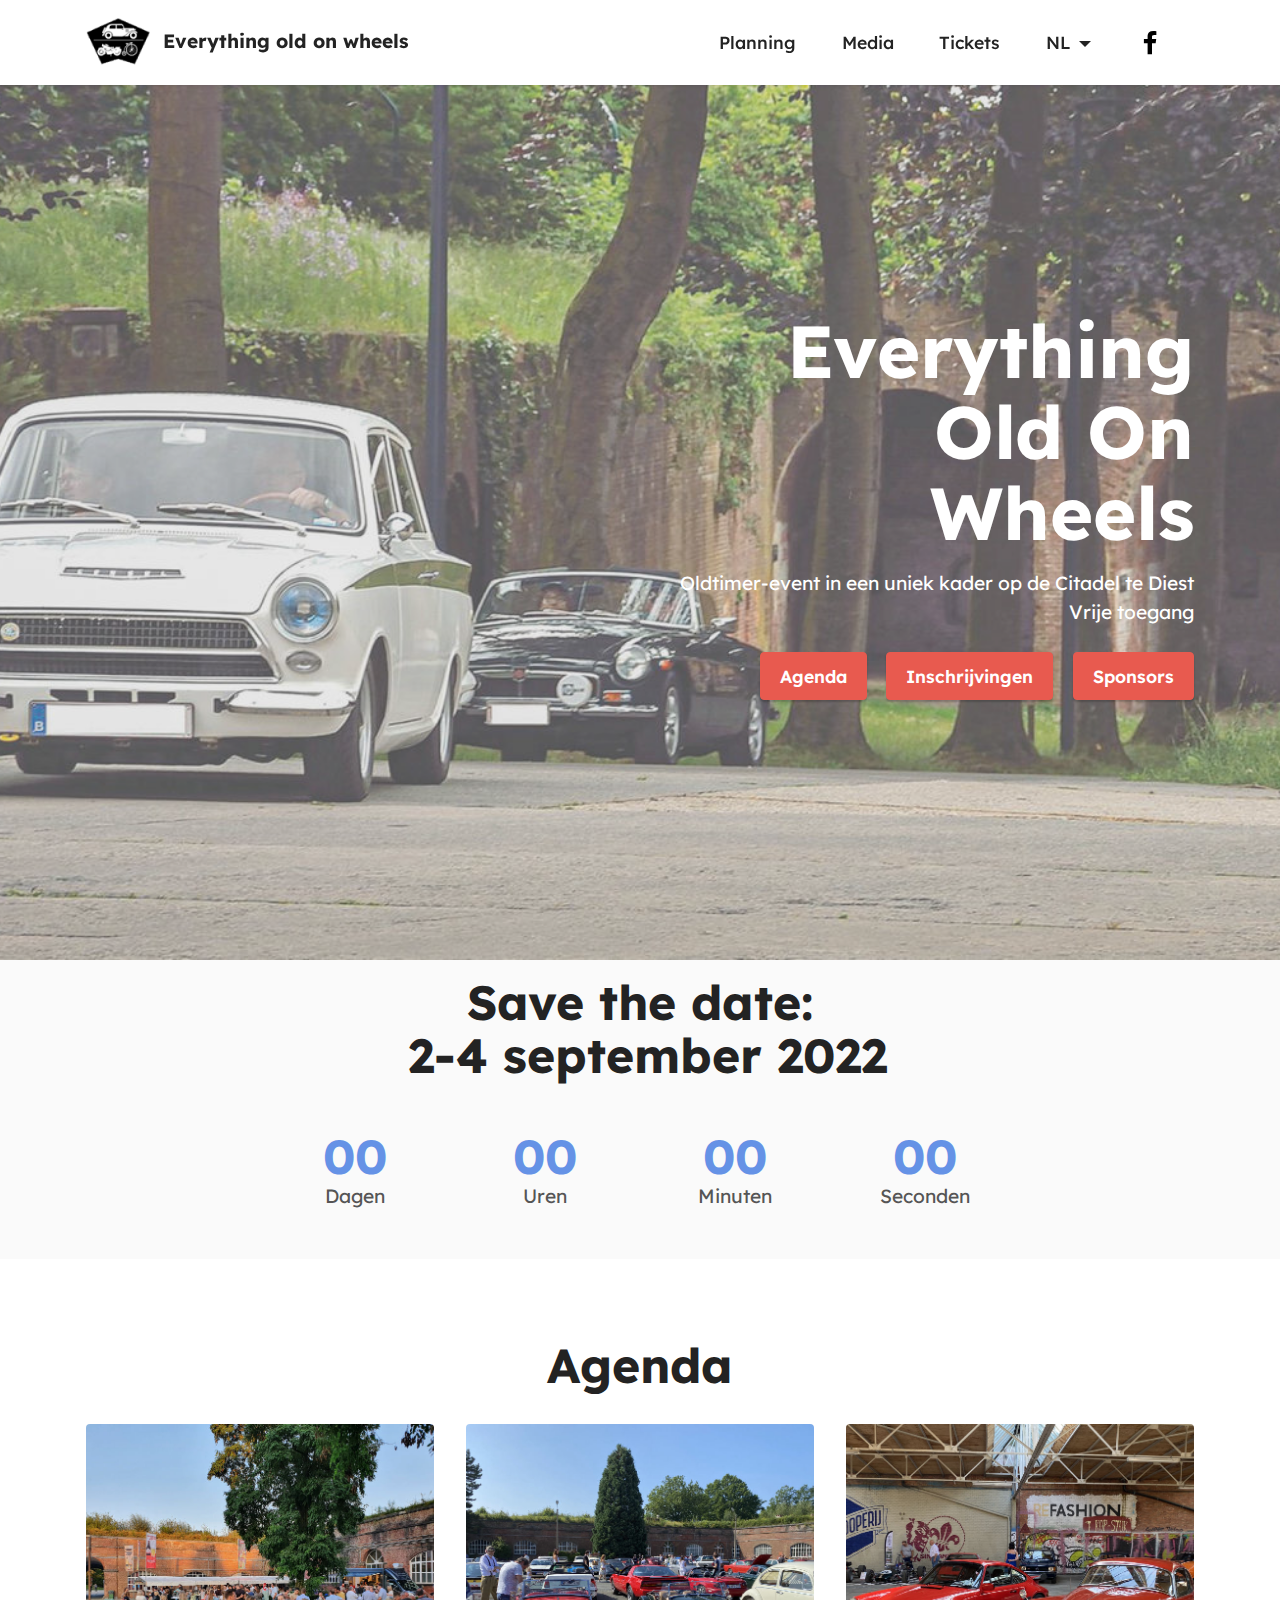
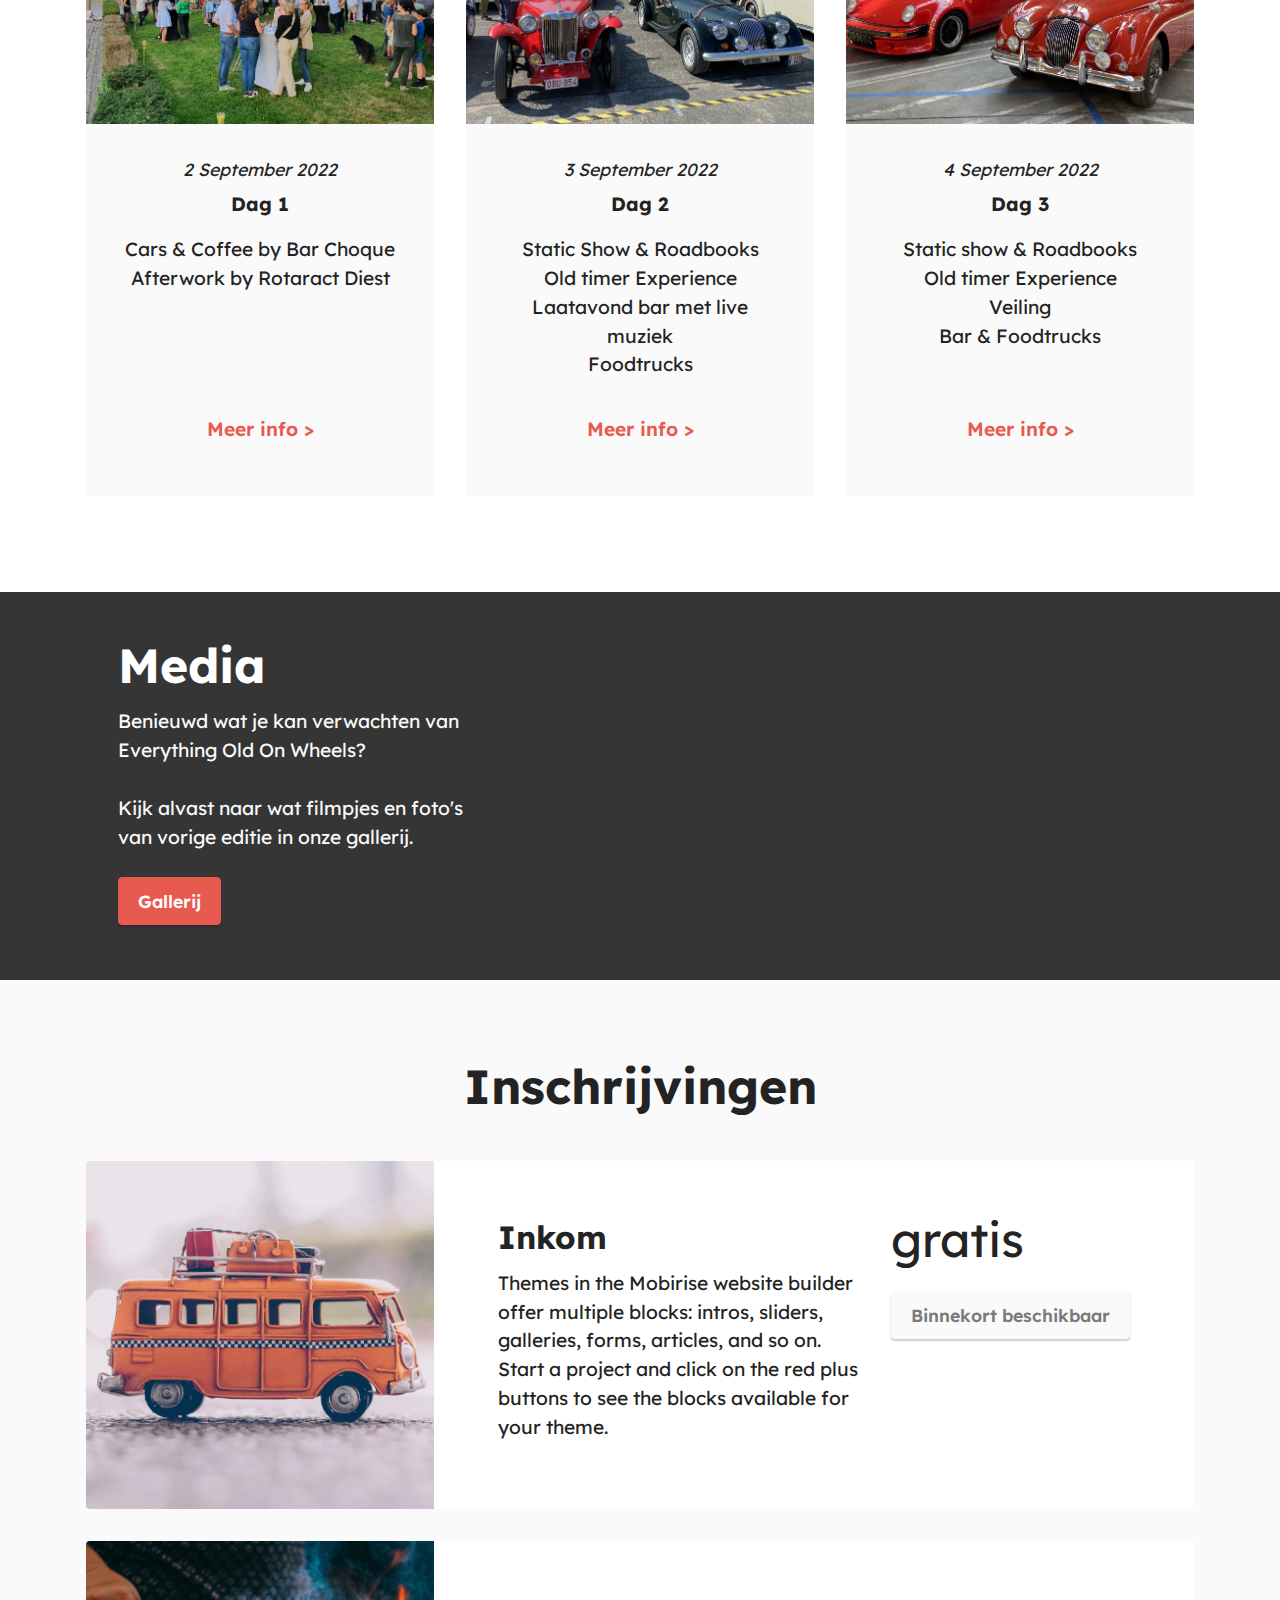
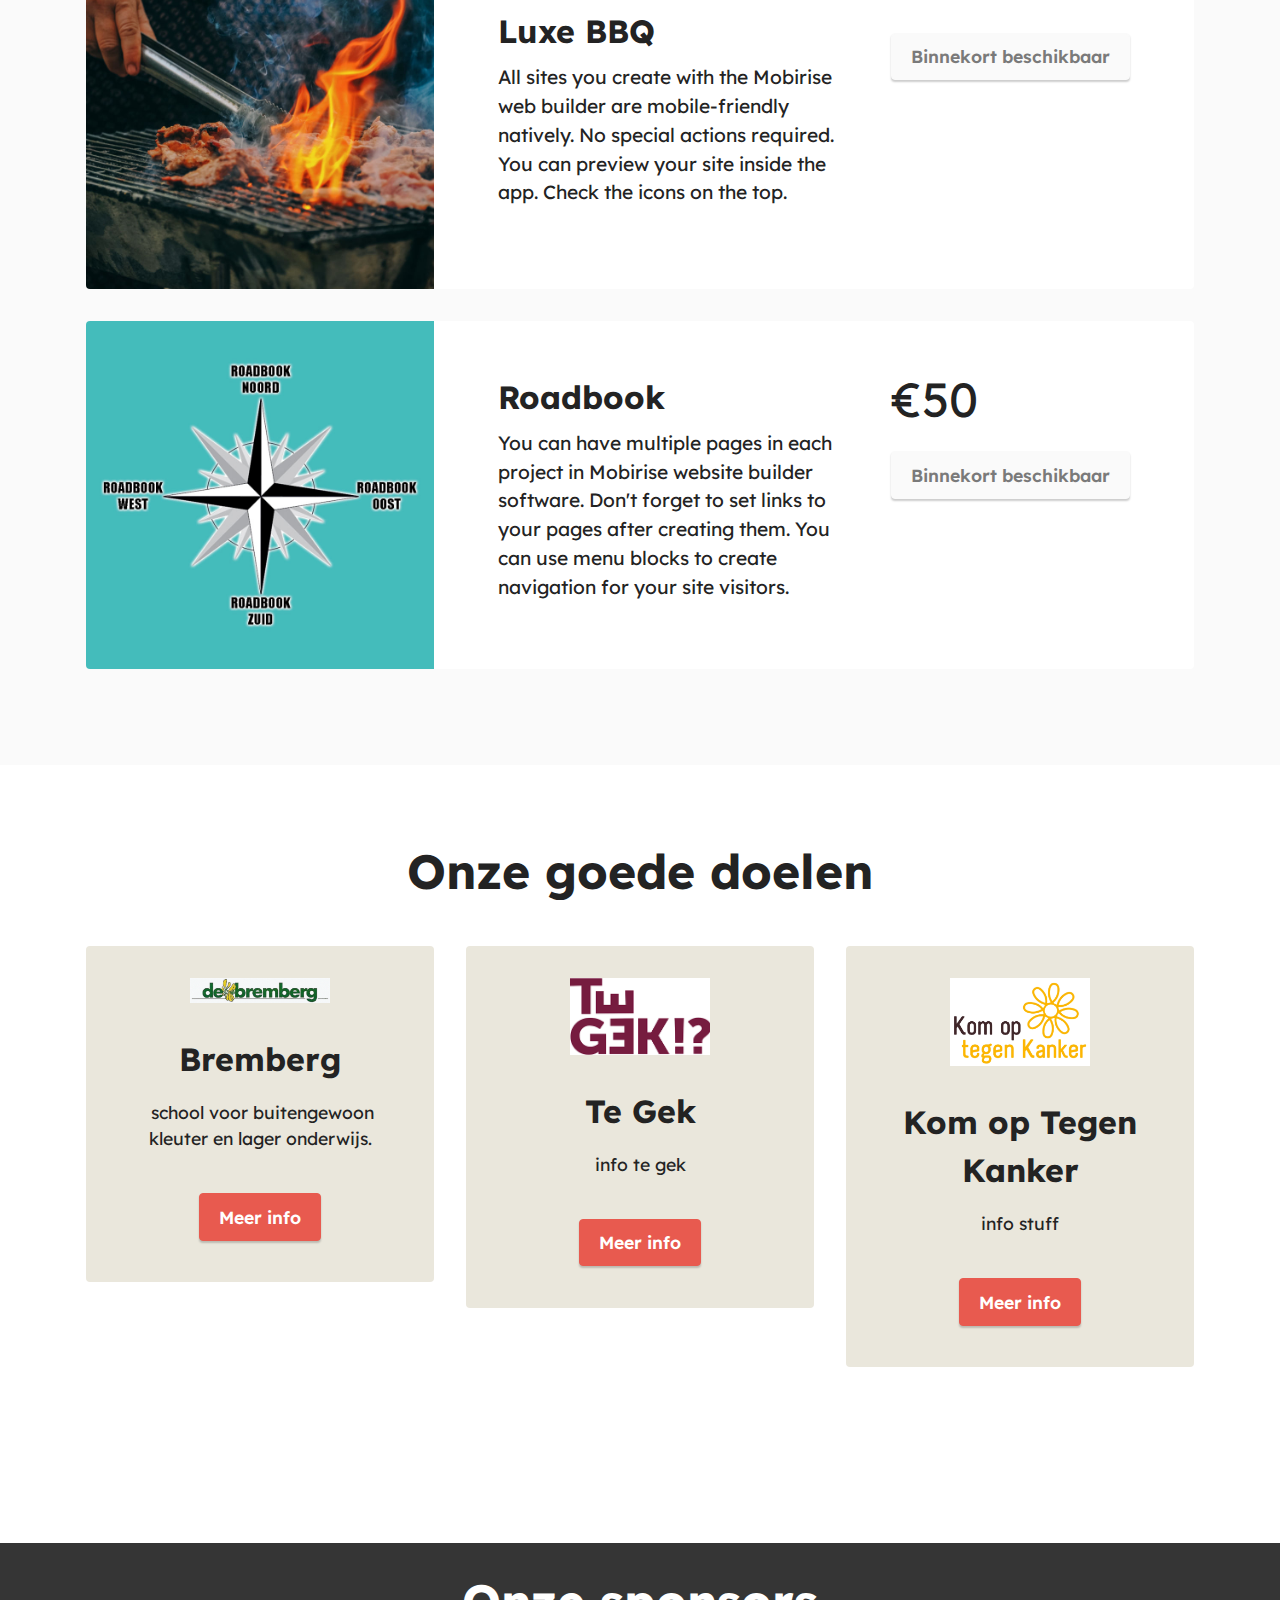
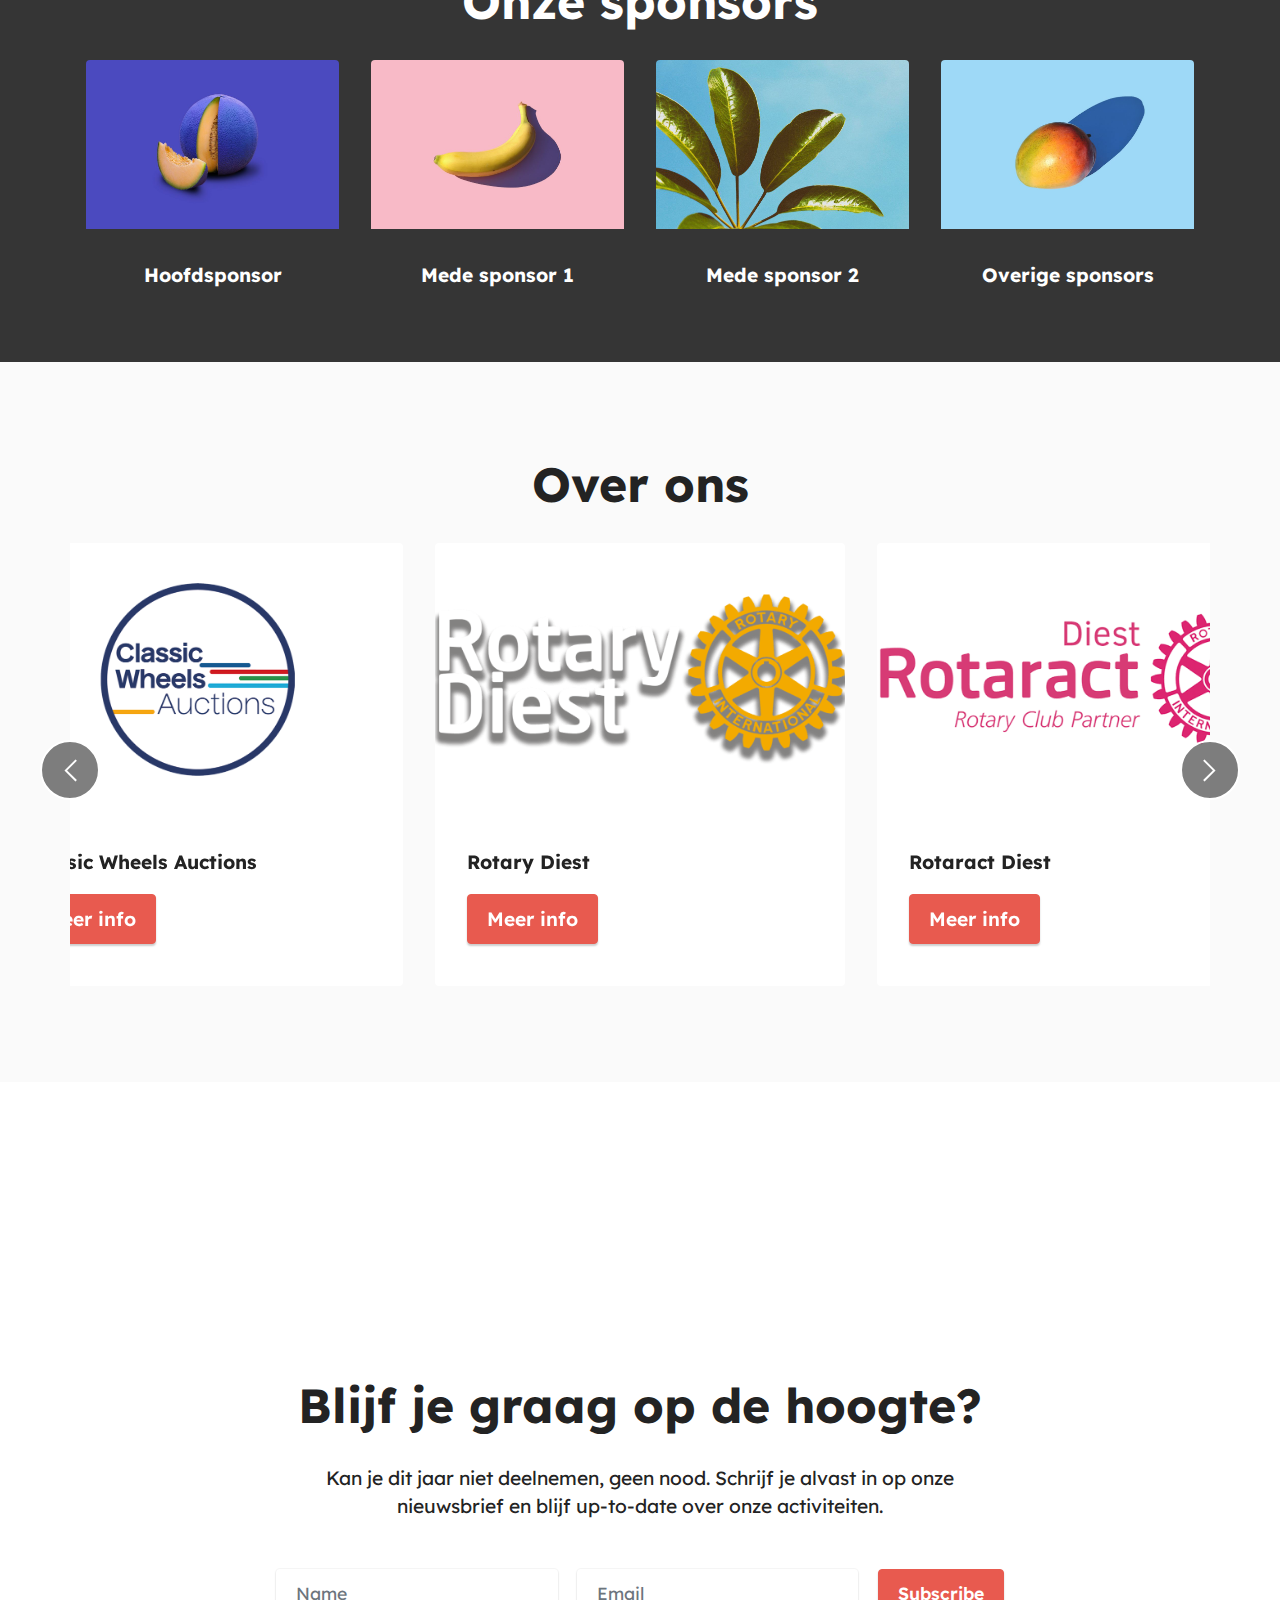
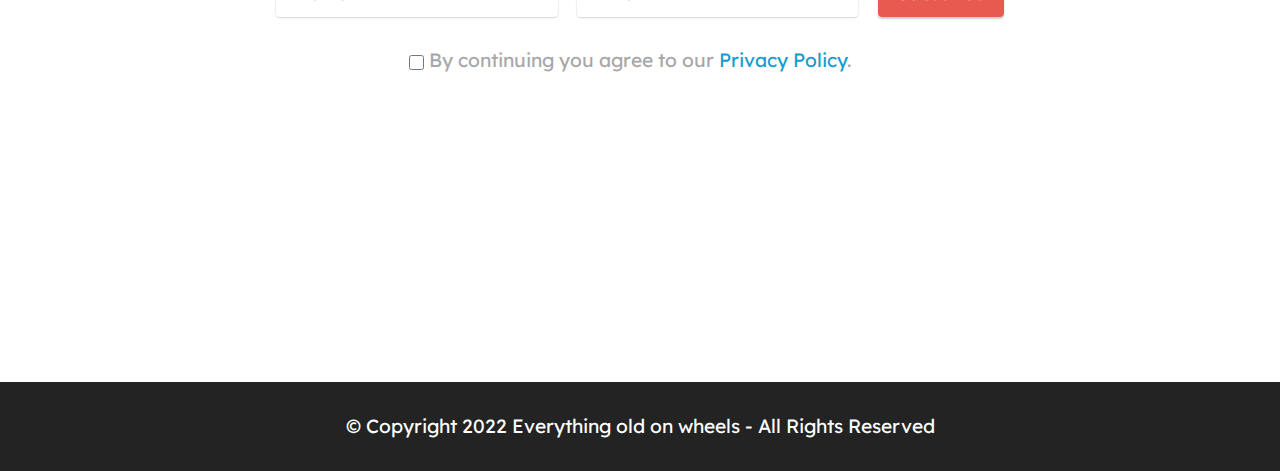
==== commit 2f98a921: "webpages to launch" ====
--- a/index.html
+++ b/index.html
@@ -10,7 +10,7 @@
   <meta property="og:image" content="assets/images/index-meta.png">
   <meta name="twitter:title" content="Everything Old On Wheels">
   <meta name="viewport" content="width=device-width, initial-scale=1, minimum-scale=1">
-  <link rel="shortcut icon" href="assets/images/eoow-logo-80x80.png" type="image/x-icon">
+  <link rel="shortcut icon" href="assets/images/index-meta-128x128.png" type="image/x-icon">
   <meta name="description" content="Oldtimer-event in het unieke kader op de Citadel te Diest.">
   
   
@@ -217,7 +217,7 @@
                 <div class="row align-items-center">
                     <div class="col-12 col-md-4">
                         <div class="image-wrapper">
-                            <img src="assets/images/pexels-nubia-navarro-nubikini-385997-copy-816x816.jpg" alt="inkom-image">
+                            <img src="assets/images/pexels-van-816x816.jpg" alt="inkom-image">
                         </div>
                     </div>
                     <div class="col-12 col-md">
@@ -551,7 +551,7 @@
     <div class="container">
         <div class="row justify-content-center">
             <div class="col-lg-8 mx-auto mbr-form" data-form-type="formoid">
-                <form action="https://mobirise.eu/" method="POST" class="mbr-form form-with-styler" data-form-title="Form Name"><input type="hidden" name="email" data-form-email="true" value="bR4EARqRkIFqSJifzYHP12qfZmFwyGAVEWvnR7r9nBZr5trgEtvVPSPjxFL51kQ3TpAlI0itJpvO8/Lhsgm6CNFMaLZ93BQz4yuaKYKSuHcYklRHNYQqoqU8fGmIF9mn">
+                <form action="https://mobirise.eu/" method="POST" class="mbr-form form-with-styler" data-form-title="Form Name"><input type="hidden" name="email" data-form-email="true" value="sD7fqjBE1DKkAJM5G3PqHP5RcjCw+ztioODHhMDwgWrgAFbn90+Y5THEXYPGjjQcfkuSNzq58nmEF5TfdfDowcKc7/ZoScpBAmH3Q9rUiLFSv+awuOmPdakpk1pRSV5i">
                     <div class="row">
                         <div hidden="hidden" data-form-alert="" class="alert alert-success col-12">Thanks for filling out the form!</div>
                         <div hidden="hidden" data-form-alert-danger="" class="alert alert-danger col-12">
@@ -601,7 +601,7 @@
             </div>
         </div>
     </div>
-</section><section class="display-7" style="padding: 0;align-items: center;justify-content: center;flex-wrap: wrap;    align-content: center;display: flex;position: relative;height: 4rem;"><a href="https://mobiri.se/2544058" style="flex: 1 1;height: 4rem;position: absolute;width: 100%;z-index: 1;"><img alt="" style="height: 4rem;" src="[data-uri]"></a><p style="margin: 0;text-align: center;" class="display-7">Created with Mobirise &#8204;</p><a style="z-index:1" href="https://mobirise.com/html-builder.html">Free HTML Site Generator</a></section><script src="assets/bootstrap/js/bootstrap.bundle.min.js"></script>  <script src="assets/parallax/jarallax.js"></script>  <script src="assets/smoothscroll/smooth-scroll.js"></script>  <script src="assets/ytplayer/index.js"></script>  <script src="assets/dropdown/js/navbar-dropdown.js"></script>  <script src="assets/countdown/countdown.js"></script>  <script src="assets/embla/embla.min.js"></script>  <script src="assets/embla/script.js"></script>  <script src="assets/theme/js/script.js"></script>  <script src="assets/formoid/formoid.min.js"></script>  
+</section><section><a href="https://mobiri.se"></a><a href="https://mobiri.se"></a></section><script src="assets/bootstrap/js/bootstrap.bundle.min.js"></script>  <script src="assets/parallax/jarallax.js"></script>  <script src="assets/smoothscroll/smooth-scroll.js"></script>  <script src="assets/ytplayer/index.js"></script>  <script src="assets/dropdown/js/navbar-dropdown.js"></script>  <script src="assets/countdown/countdown.js"></script>  <script src="assets/embla/embla.min.js"></script>  <script src="assets/embla/script.js"></script>  <script src="assets/theme/js/script.js"></script>  <script src="assets/formoid/formoid.min.js"></script>  
   
   
 </body>
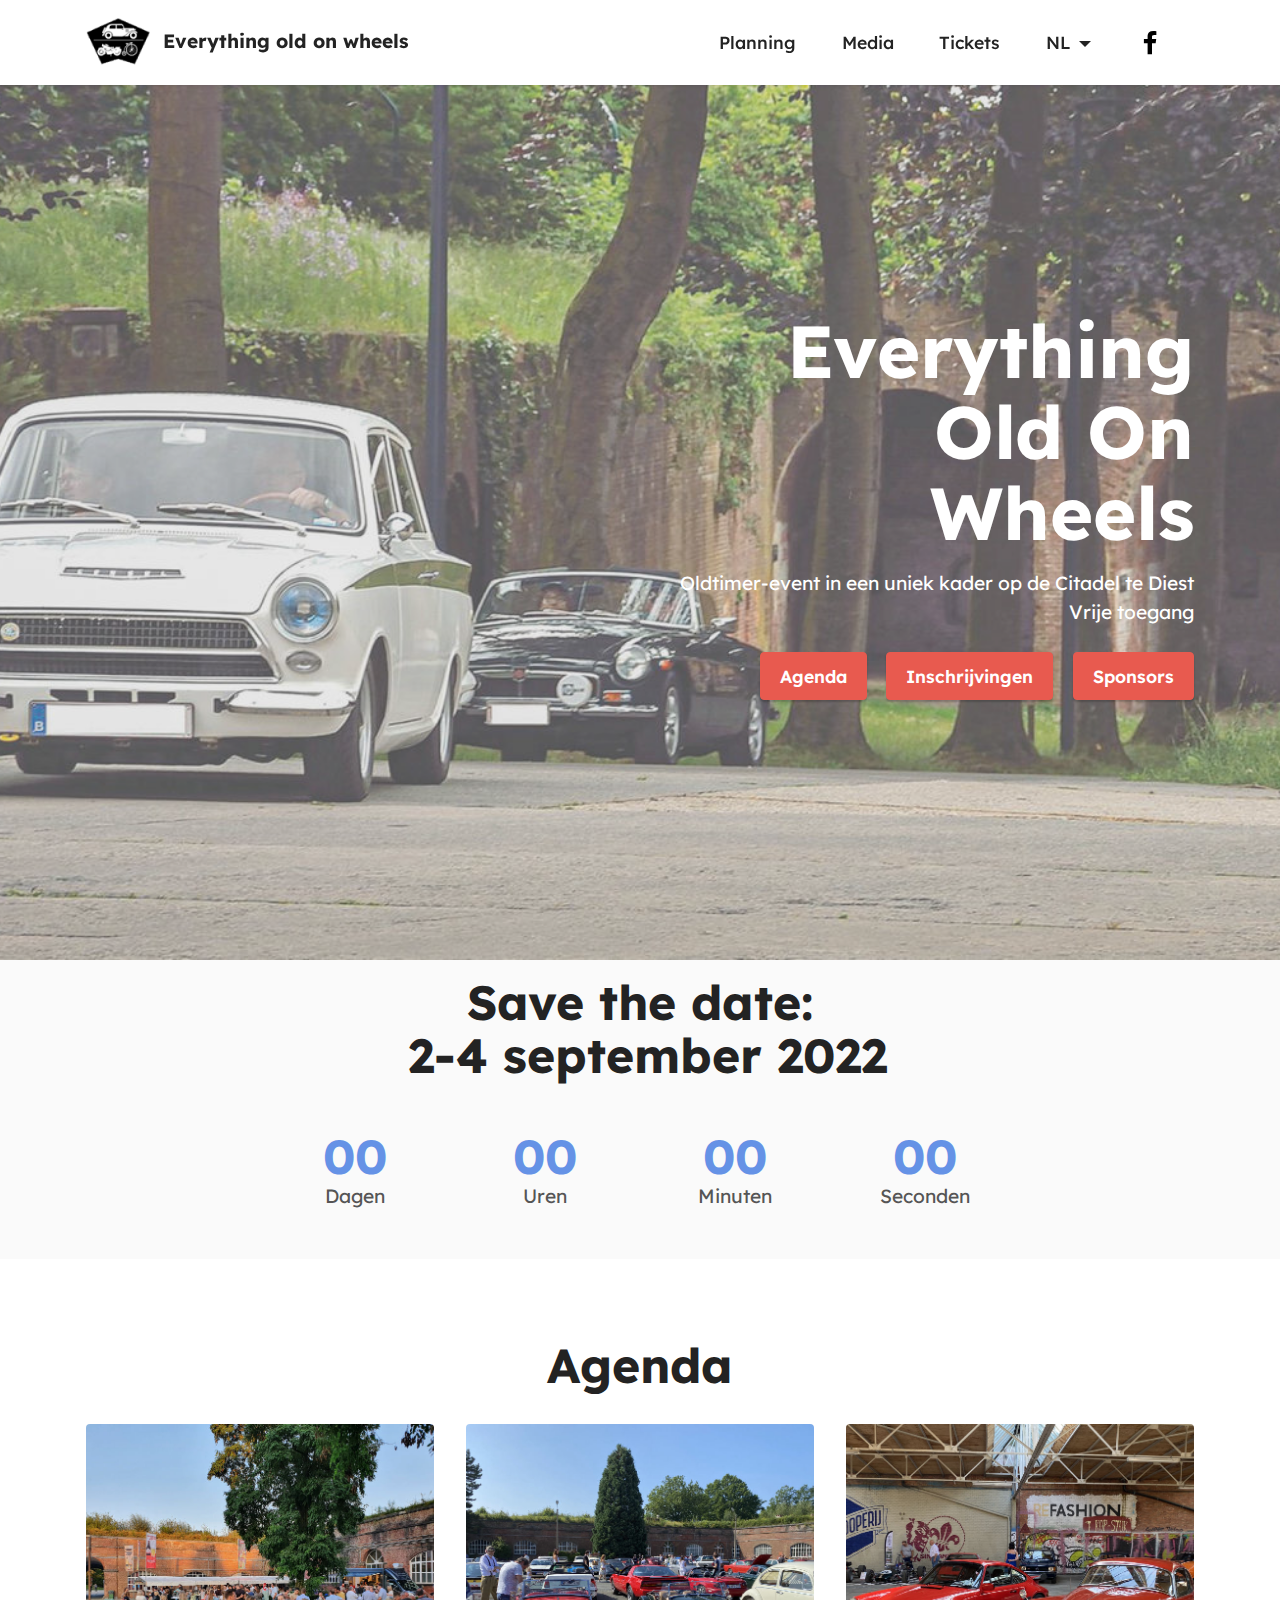
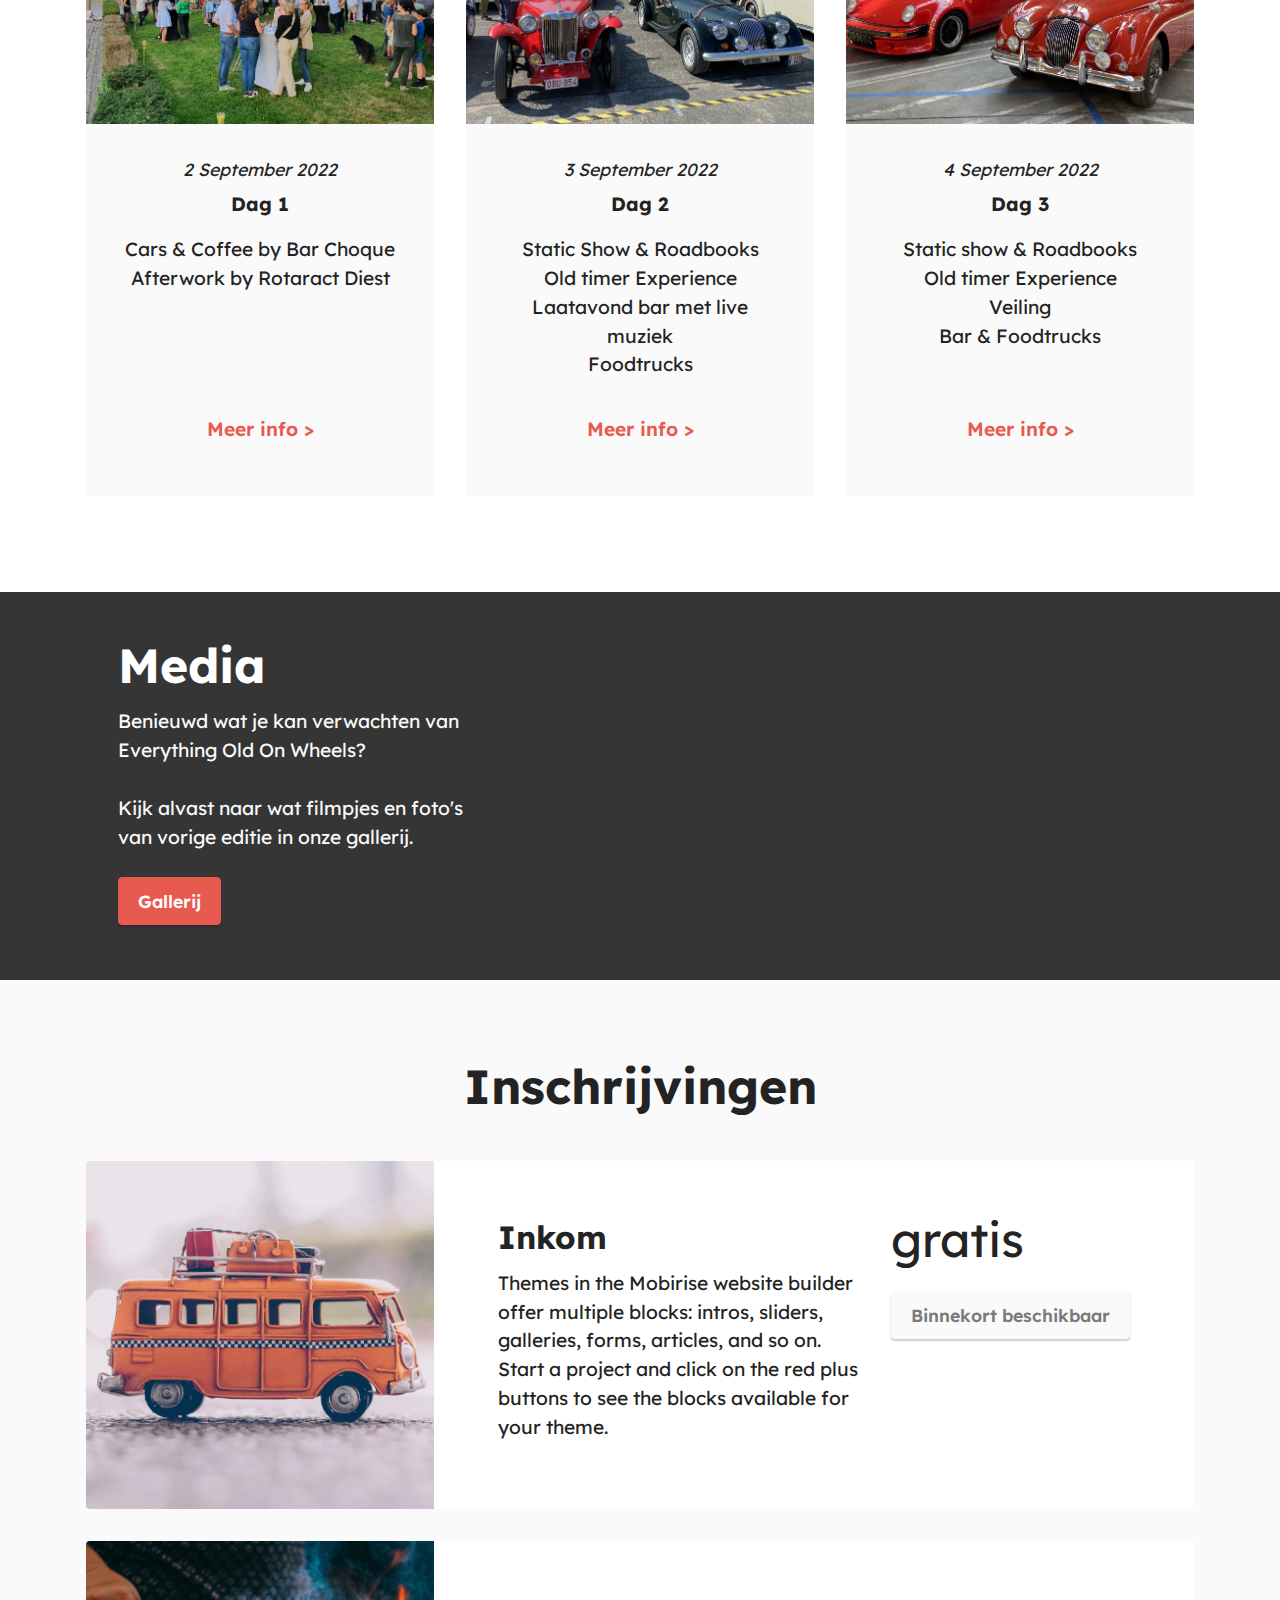
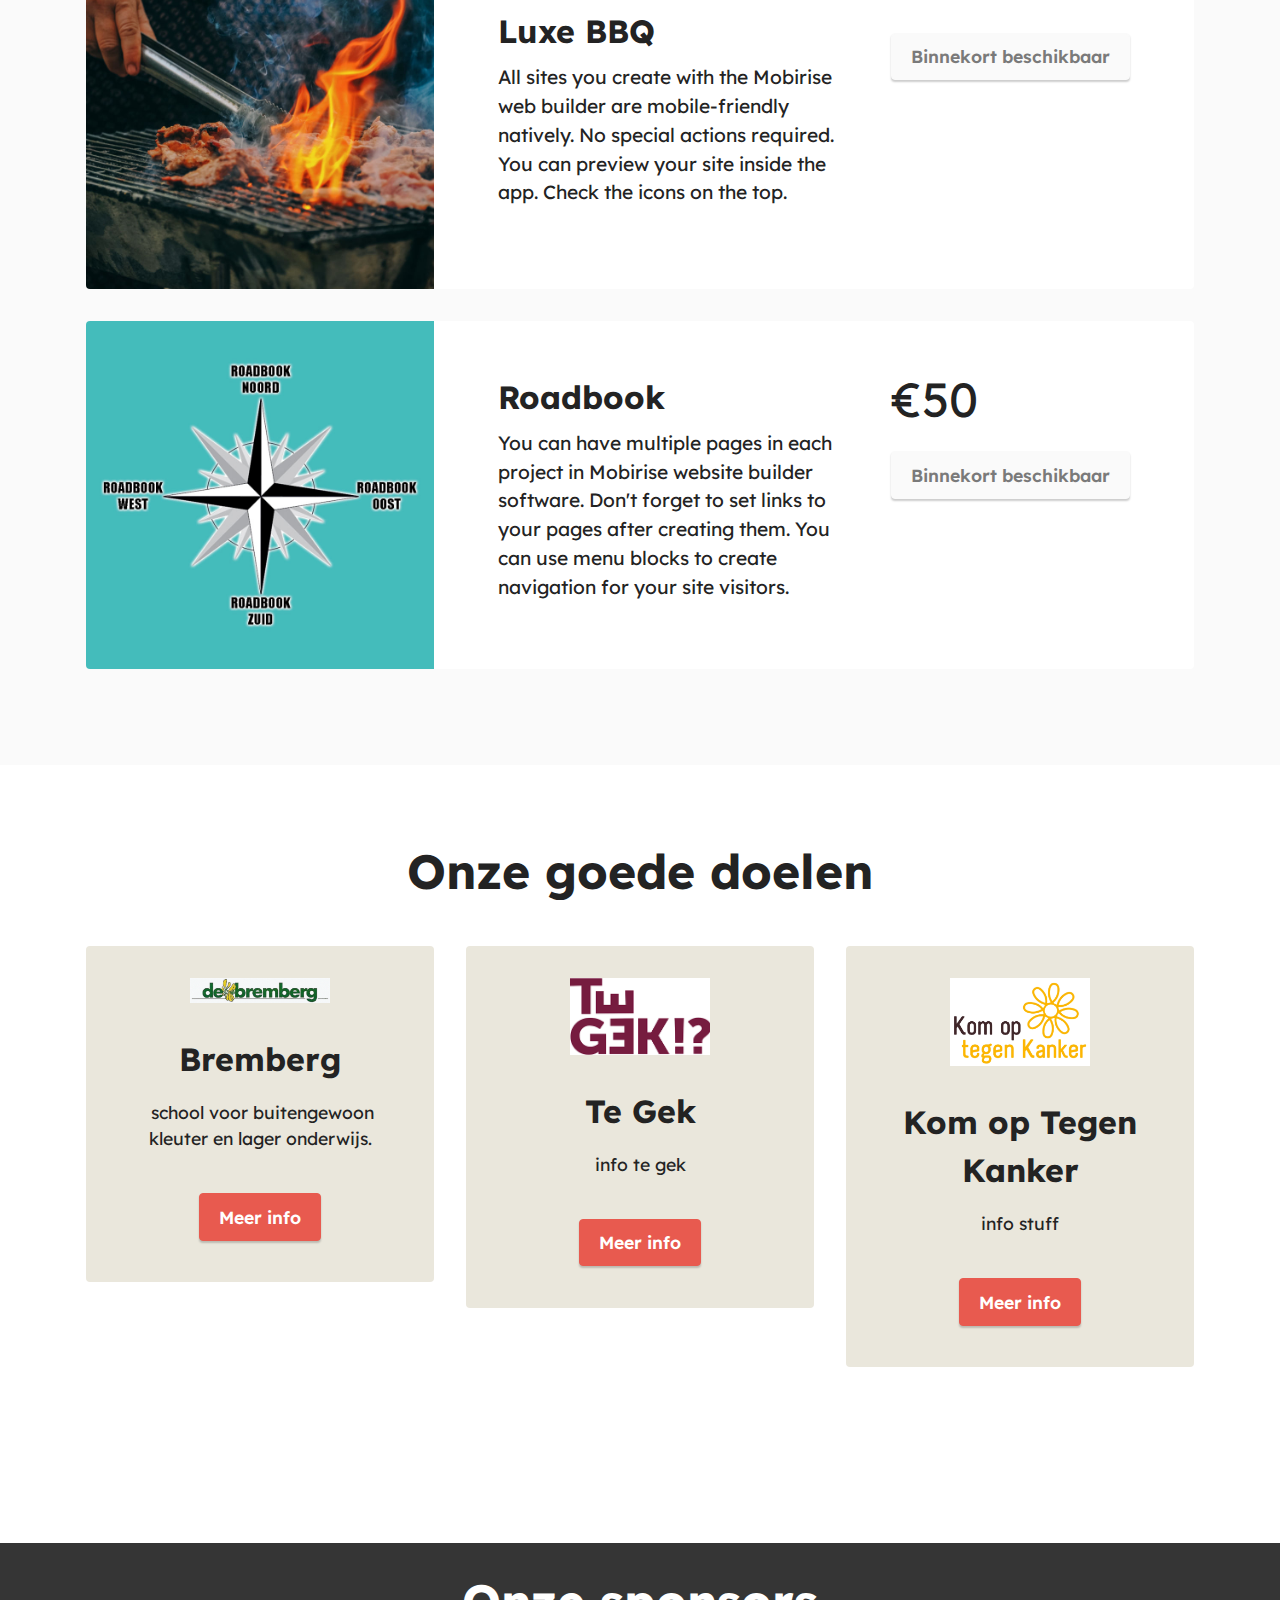
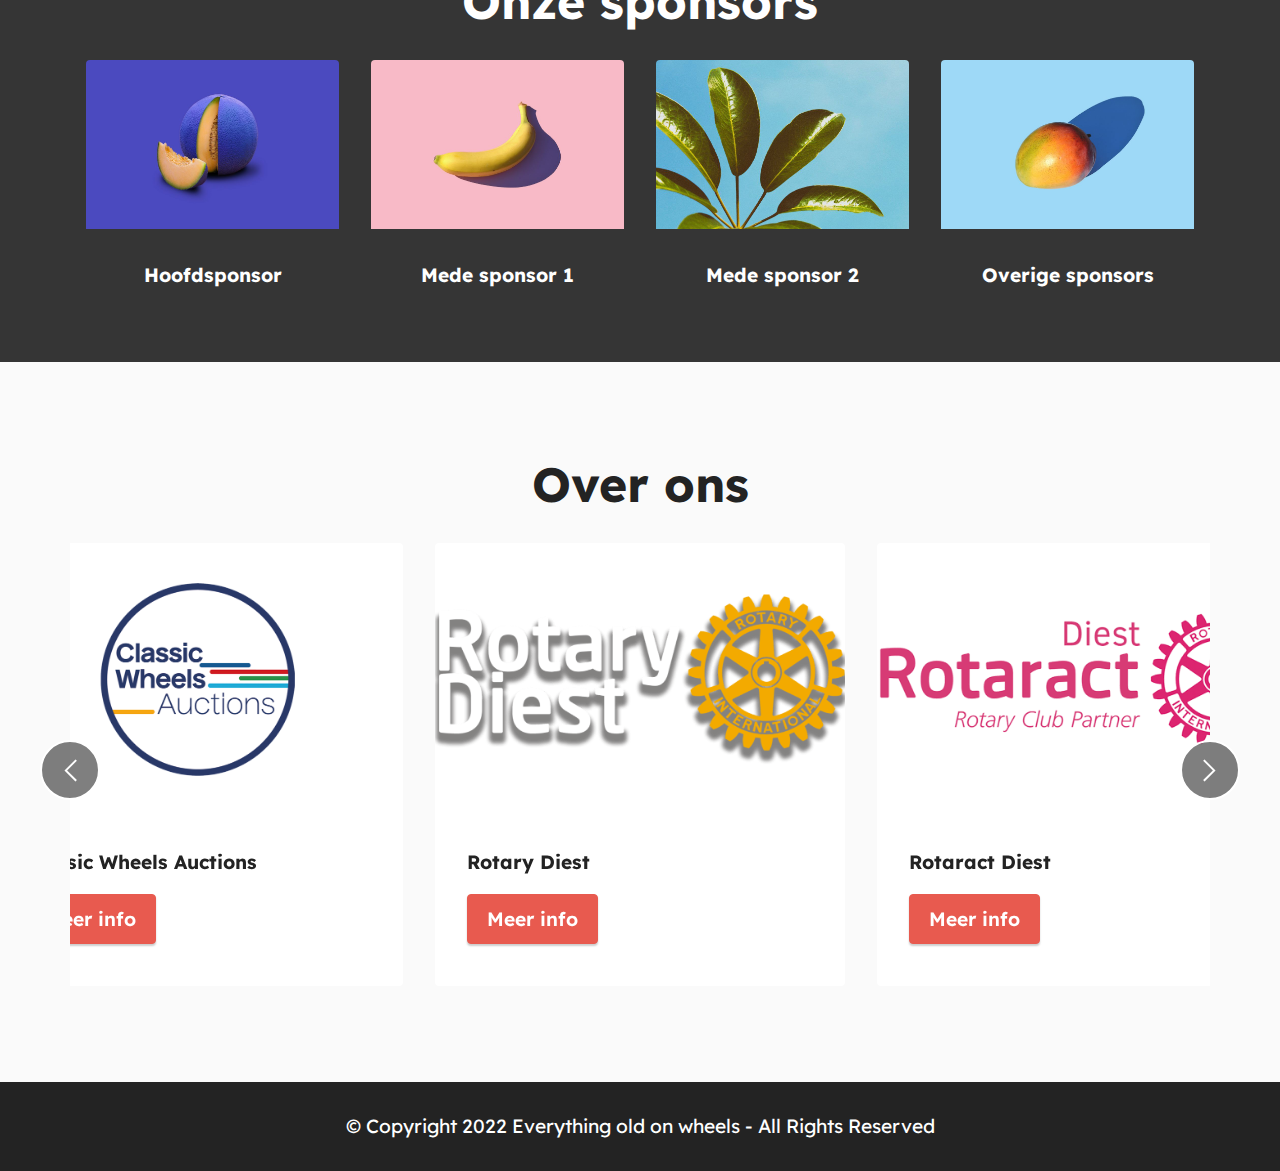
==== commit 2792895f: "temp remove forms" ====
--- a/index.html
+++ b/index.html
@@ -1,10 +1,10 @@
 <!DOCTYPE html>
 <html  >
 <head>
-  
+
   <meta charset="UTF-8">
   <meta http-equiv="X-UA-Compatible" content="IE=edge">
-  
+
   <meta name="twitter:card" content="summary_large_image"/>
   <meta name="twitter:image:src" content="assets/images/index-meta.png">
   <meta property="og:image" content="assets/images/index-meta.png">
@@ -12,8 +12,8 @@
   <meta name="viewport" content="width=device-width, initial-scale=1, minimum-scale=1">
   <link rel="shortcut icon" href="assets/images/index-meta-128x128.png" type="image/x-icon">
   <meta name="description" content="Oldtimer-event in het unieke kader op de Citadel te Diest.">
-  
-  
+
+
   <title>Everything Old On Wheels</title>
   <link rel="stylesheet" href="assets/web/assets/mobirise-icons2/mobirise2.css">
   <link rel="stylesheet" href="assets/bootstrap/css/bootstrap.min.css">
@@ -27,15 +27,15 @@
   <link rel="preload" href="https://fonts.googleapis.com/css?family=Lexend:100,200,300,400,500,600,700,800,900&display=swap" as="style" onload="this.onload=null;this.rel='stylesheet'">
   <noscript><link rel="stylesheet" href="https://fonts.googleapis.com/css?family=Lexend:100,200,300,400,500,600,700,800,900&display=swap"></noscript>
   <link rel="preload" as="style" href="assets/mobirise/css/mbr-additional.css"><link rel="stylesheet" href="assets/mobirise/css/mbr-additional.css" type="text/css">
-  
-  
-  
-  
+
+
+
+
 </head>
 <body>
-  
+
   <section data-bs-version="5.1" class="menu menu2 cid-sFF0ciwnEL" once="menu" id="menu2-0">
-    
+
     <nav class="navbar navbar-dropdown navbar-fixed-top navbar-expand-lg">
         <div class="container">
             <div class="navbar-brand">
@@ -62,11 +62,11 @@
                     <a class="iconfont-wrapper" href="https://www.facebook.com/Everythingoldonwheels-111850587250911" target="_blank">
                         <span class="p-2 mbr-iconfont socicon-facebook socicon"></span>
                     </a>
-                    
-                    
-                    
-                </div>
-                
+
+
+
+                </div>
+
             </div>
         </div>
     </nav>
@@ -74,7 +74,7 @@
 
 <section data-bs-version="5.1" class="header7 cid-t4BcTaVP1w mbr-fullscreen" id="header7-c">
 
-    
+
 
     <div class="mbr-overlay" style="opacity: 0.3; background-color: rgb(187, 187, 187);"></div>
 
@@ -82,7 +82,7 @@
         <div class="row justify-content-end">
             <div class="col-12 col-lg-6">
                 <h1 class="mbr-section-title mbr-fonts-style mb-3 display-1"><strong>Everything<br>Old On Wheels</strong></h1>
-                
+
                 <p class="mbr-text mbr-fonts-style display-7">
                     Oldtimer-event in een uniek kader op de Citadel te Diest<br>Vrije toegang</p>
                 <div class="mbr-section-btn mt-3"><a class="btn btn-primary display-4" href="index.html#content3-o">Agenda</a> <a class="btn btn-primary display-4" href="index.html#features9-d">Inschrijvingen<br></a>  <a class="btn btn-primary display-4" href="sponsors.html">Sponsors<br></a></div>
@@ -92,14 +92,14 @@
 </section>
 
 <section data-bs-version="5.1" class="countdown3 cid-t4BFI9DYb7" id="countdown3-v">
-    
-    
+
+
     <div class="container">
         <div class="row justify-content-center">
             <div class="col-lg-8">
                 <h3 class="mbr-section-title mb-5 align-center mbr-fonts-style display-2">
                     <strong>Save the date:<br>&nbsp;2-4 september 2022</strong></h3>
-                
+
                 <div class="countdown-cont align-center mb-5">
                     <div class="daysCountdown col-xs-3 col-sm-3 col-md-3" title="Dagen"></div>
                     <div class="hoursCountdown col-xs-3 col-sm-3 col-md-3" title="Uren"></div>
@@ -107,21 +107,21 @@
                     <div class="secondsCountdown col-xs-3 col-sm-3 col-md-3" title="Seconden"></div>
                     <div class="countdown" data-due-date="2022/09/02"></div>
                 </div>
-                
-                
-                
+
+
+
             </div>
         </div>
     </div>
 </section>
 
 <section data-bs-version="5.1" class="content3 cid-t4BtjSZAlD" id="content3-o">
-    
-    
+
+
     <div class="container">
         <div class="mbr-section-head">
             <h4 class="mbr-section-title mbr-fonts-style align-center mb-0 display-2"><strong>Agenda</strong></h4>
-            
+
         </div>
         <div class="row mt-4">
             <div class="item features-image сol-12 col-md-6 col-lg-4">
@@ -169,10 +169,10 @@
 </section>
 
 <section data-bs-version="5.1" class="header15 cid-t5PakYVOa5" id="header15-2g">
-    
-
-    
-    
+
+
+
+
 
     <div class="container">
         <div class="row justify-content-center">
@@ -191,25 +191,25 @@
 </section>
 
 <section data-bs-version="5.1" class="content4 cid-t4BlcP5rLh" id="content4-e">
-    
-    
+
+
     <div class="container">
         <div class="row justify-content-center">
             <div class="title col-md-12 col-lg-10">
                 <h3 class="mbr-section-title mbr-fonts-style align-center mb-4 display-2">
                     <strong>Inschrijvingen</strong><strong><br></strong></h3>
-                
-                
+
+
             </div>
         </div>
     </div>
 </section>
 
 <section data-bs-version="5.1" class="features8 cid-t4Bl2ftkWU" xmlns="http://www.w3.org/1999/html" id="features9-d">
-    
-    
-
-    
+
+
+
+
 
     <div class="container">
         <div class="card">
@@ -303,15 +303,15 @@
 </section>
 
 <section data-bs-version="5.1" class="content4 cid-t4BlO8NQT6" id="content4-f">
-    
-    
+
+
     <div class="container">
         <div class="row justify-content-center">
             <div class="title col-md-12 col-lg-10">
                 <h3 class="mbr-section-title mbr-fonts-style align-center mb-4 display-2">
                     <strong>Onze goede doelen</strong></h3>
-                
-                
+
+
             </div>
         </div>
     </div>
@@ -319,9 +319,9 @@
 
 <section data-bs-version="5.1" class="clients2 cid-sFF3mUy3tz" id="clients2-4">
 
-    
-
-    
+
+
+
     <div class="container">
         <div class="row justify-content-center">
             <div class="card col-12 col-md-6 col-lg-4">
@@ -330,7 +330,7 @@
                         <img src="assets/images/bremberg-logogif-1024x182.gif" alt="Mobirise Website Builder">
                     </div>
                     <div class="card-box align-center">
-                        
+
                         <h5 class="card-title mbr-fonts-style mb-3 display-5">
                             <strong>Bremberg</strong></h5>
                         <p class="mbr-text mbr-fonts-style mb-4 display-4">&nbsp;school voor buitengewoon kleuter en lager onderwijs.</p>
@@ -344,7 +344,7 @@
                         <img src="assets/images/index.png" alt="Mobirise Website Builder">
                     </div>
                     <div class="card-box align-center">
-                        
+
                         <h5 class="card-title mbr-fonts-style mb-3 display-5"><strong>Te Gek</strong></h5>
                         <p class="mbr-text mbr-fonts-style mb-4 display-4">
                             info te gek<br></p>
@@ -358,7 +358,7 @@
                         <img src="assets/images/302473d0-feb6-11e7-9d99-a552d56e19d9-web-scale.webp" alt="Mobirise Website Builder">
                     </div>
                     <div class="card-box align-center">
-                        
+
                         <h5 class="card-title mbr-fonts-style mb-3 display-5"><strong>Kom op Tegen Kanker</strong></h5>
                         <p class="mbr-text mbr-fonts-style mb-4 display-4">
                             info stuff</p>
@@ -366,38 +366,38 @@
                     </div>
                 </div>
             </div>
-            
+
         </div>
     </div>
 </section>
 
 <section data-bs-version="5.1" class="content4 cid-t5PssuLesc" id="content4-2p">
-    
-
-    
-    
+
+
+
+
     <div class="container">
         <div class="row justify-content-center">
             <div class="title col-md-12 col-lg-10">
-                
-                
-                
+
+
+
             </div>
         </div>
     </div>
 </section>
 
 <section data-bs-version="5.1" class="gallery3 cid-t5PqMl1zYX" id="gallery3-2o">
-    
-    
+
+
     <div class="container">
         <div class="mbr-section-head">
             <h4 class="mbr-section-title mbr-fonts-style align-center mb-0 display-2">
                 <strong>Onze sponsors</strong></h4>
-            
+
         </div>
         <div class="row mt-4">
-            
+
             <div class="item features-image сol-12 col-md-6 col-lg-3 active">
                 <div class="item-wrapper">
                     <div class="item-img">
@@ -406,10 +406,10 @@
                     <div class="item-content">
                         <h5 class="item-title mbr-fonts-style display-7">
                             <strong>Hoofdsponsor</strong></h5>
-                        
-                        
-                    </div>
-                    
+
+
+                    </div>
+
                 </div>
             </div>
             <div class="item features-image сol-12 col-md-6 col-lg-3">
@@ -420,10 +420,10 @@
                     <div class="item-content">
                         <h5 class="item-title mbr-fonts-style display-7">
                             <strong>Mede sponsor 1</strong></h5>
-                        
-                        
-                    </div>
-                    
+
+
+                    </div>
+
                 </div>
             </div>
             <div class="item features-image сol-12 col-md-6 col-lg-3">
@@ -434,10 +434,10 @@
                     <div class="item-content">
                         <h5 class="item-title mbr-fonts-style display-7">
                             <strong>Mede sponsor 2</strong></h5>
-                        
-                        
-                    </div>
-                    
+
+
+                    </div>
+
                 </div>
             </div><div class="item features-image сol-12 col-md-6 col-lg-3">
                 <div class="item-wrapper">
@@ -447,10 +447,10 @@
                     <div class="item-content">
                         <h5 class="item-title mbr-fonts-style display-7">
                             <strong>Overige sponsors</strong></h5>
-                        
-                        
-                    </div>
-                    
+
+
+                    </div>
+
                 </div>
             </div>
         </div>
@@ -458,13 +458,13 @@
 </section>
 
 <section data-bs-version="5.1" class="slider4 mbr-embla cid-t4BHr4xv2h" id="slider4-x">
-    
-    
+
+
     <div class="position-relative text-center">
         <div class="mbr-section-head">
             <h4 class="mbr-section-title mbr-fonts-style align-center mb-0 display-2">
                 <strong>Over ons</strong></h4>
-            
+
         </div>
         <div class="embla mt-4" data-skip-snaps="true" data-align="center" data-contain-scroll="trimSnaps" data-loop="true" data-auto-play="true" data-auto-play-interval="8" data-draggable="true">
             <div class="embla__viewport container">
@@ -478,8 +478,8 @@
                             </div>
                             <div class="item-content">
                                 <h5 class="item-title mbr-fonts-style display-7"><strong>Rotary Diest</strong></h5>
-                                
-                                
+
+
                             </div>
                             <div class="mbr-section-btn item-footer mt-2"><a href="about.html#image1-14" class="btn btn-primary item-btn display-7">Meer info</a></div>
                         </div>
@@ -492,8 +492,8 @@
                             </div>
                             <div class="item-content">
                                 <h5 class="item-title mbr-fonts-style display-7"><strong>Rotaract Diest</strong></h5>
-                                
-                                
+
+
                             </div>
                             <div class="mbr-section-btn item-footer mt-2"><a href="about.html#image2-15" class="btn btn-primary item-btn display-7">Meer info</a></div>
                         </div>
@@ -506,14 +506,14 @@
                             </div>
                             <div class="item-content">
                                 <h5 class="item-title mbr-fonts-style display-7"><strong>Rotary ACHAFR</strong></h5>
-                                
-                                
+
+
                             </div>
                             <div class="mbr-section-btn item-footer mt-2"><a href="about.html#image1-16" class="btn btn-primary item-btn display-7" target="_blank">Meer info</a></div>
                         </div>
                     </div>
-                    
-                    
+
+
                     <div class="embla__slide slider-image item" style="margin-left: 1rem; margin-right: 1rem;">
                         <div class="slide-content">
                             <div class="item-wrapper">
@@ -523,8 +523,8 @@
                             </div>
                             <div class="item-content">
                                 <h5 class="item-title mbr-fonts-style display-7"><strong>Classic Wheels Auctions</strong></h5>
-                                
-                                
+
+
                             </div>
                             <div class="mbr-section-btn item-footer mt-2"><a href="about.html#image2-17" class="btn btn-primary item-btn display-7" target="_blank">Meer info<br></a></div>
                         </div>
@@ -543,54 +543,12 @@
     </div>
 </section>
 
-<section data-bs-version="5.1" class="form1 cid-t4BmfbVsZ2 mbr-fullscreen mbr-parallax-background" id="form1-g">
-
-    
-
-    <div class="mbr-overlay" style="opacity: 0.7; background-color: rgb(255, 255, 255);"></div>
-    <div class="container">
-        <div class="row justify-content-center">
-            <div class="col-lg-8 mx-auto mbr-form" data-form-type="formoid">
-                <form action="https://mobirise.eu/" method="POST" class="mbr-form form-with-styler" data-form-title="Form Name"><input type="hidden" name="email" data-form-email="true" value="sD7fqjBE1DKkAJM5G3PqHP5RcjCw+ztioODHhMDwgWrgAFbn90+Y5THEXYPGjjQcfkuSNzq58nmEF5TfdfDowcKc7/ZoScpBAmH3Q9rUiLFSv+awuOmPdakpk1pRSV5i">
-                    <div class="row">
-                        <div hidden="hidden" data-form-alert="" class="alert alert-success col-12">Thanks for filling out the form!</div>
-                        <div hidden="hidden" data-form-alert-danger="" class="alert alert-danger col-12">
-                            Oops...! some problem!
-                        </div>
-                    </div>
-                    <div class="dragArea row">
-                        <div class="col-12">
-                            <h1 class="mbr-section-title mb-4 mbr-fonts-style align-center display-2">
-                                <strong>Blijf je graag op de hoogte?</strong></h1>
-                        </div>
-                        <div class="col-12">
-                            <p class="mbr-text mbr-fonts-style mb-5 align-center display-7">Kan je dit jaar niet deelnemen, geen nood. Schrijf je alvast in op onze nieuwsbrief en blijf up-to-date over onze activiteiten.</p>
-                        </div>
-                        <div class="col-md col-12 form-group mb-3" data-for="name">
-                            <input type="text" name="name" placeholder="Name" data-form-field="Name" class="form-control" id="name-form1-g">
-                        </div>
-                        <div class="col-md col-12 form-group mb-3" data-for="email">
-                            <input type="email" name="email" placeholder="Email" data-form-field="Email" class="form-control" id="email-form1-g">
-                        </div>
-                        <div class="mbr-section-btn col-12 col-md-auto">
-                            <button type="submit" class="btn btn-primary display-4">Subscribe</button>
-                        </div>
-                    </div>
-                <span class="gdpr-block">
-<label>
-<span class="textGDPR display-7" style="color: #a7a7a7"><input type="checkbox" name="gdpr" id="gdpr-form1-g" required="">By continuing you agree to our  <a style="color: #149dcc; text-decoration: none;" href="privacy.html">Privacy Policy</a>.</span>
-</label>
-</span></form>
-            </div>
-        </div>
-    </div>
-</section>
 
 <section data-bs-version="5.1" class="footer7 cid-sFF3CYc3p7" once="footers" id="footer7-9">
 
-    
-
-    
+
+
+
 
     <div class="container">
         <div class="media-container-row align-center mbr-white">
@@ -601,8 +559,8 @@
             </div>
         </div>
     </div>
-</section><section><a href="https://mobiri.se"></a><a href="https://mobiri.se"></a></section><script src="assets/bootstrap/js/bootstrap.bundle.min.js"></script>  <script src="assets/parallax/jarallax.js"></script>  <script src="assets/smoothscroll/smooth-scroll.js"></script>  <script src="assets/ytplayer/index.js"></script>  <script src="assets/dropdown/js/navbar-dropdown.js"></script>  <script src="assets/countdown/countdown.js"></script>  <script src="assets/embla/embla.min.js"></script>  <script src="assets/embla/script.js"></script>  <script src="assets/theme/js/script.js"></script>  <script src="assets/formoid/formoid.min.js"></script>  
-  
-  
+</section><section><a href="https://mobiri.se"></a><a href="https://mobiri.se"></a></section><script src="assets/bootstrap/js/bootstrap.bundle.min.js"></script>  <script src="assets/parallax/jarallax.js"></script>  <script src="assets/smoothscroll/smooth-scroll.js"></script>  <script src="assets/ytplayer/index.js"></script>  <script src="assets/dropdown/js/navbar-dropdown.js"></script>  <script src="assets/countdown/countdown.js"></script>  <script src="assets/embla/embla.min.js"></script>  <script src="assets/embla/script.js"></script>  <script src="assets/theme/js/script.js"></script>  <script src="assets/formoid/formoid.min.js"></script>
+
+
 </body>
-</html>+</html>
